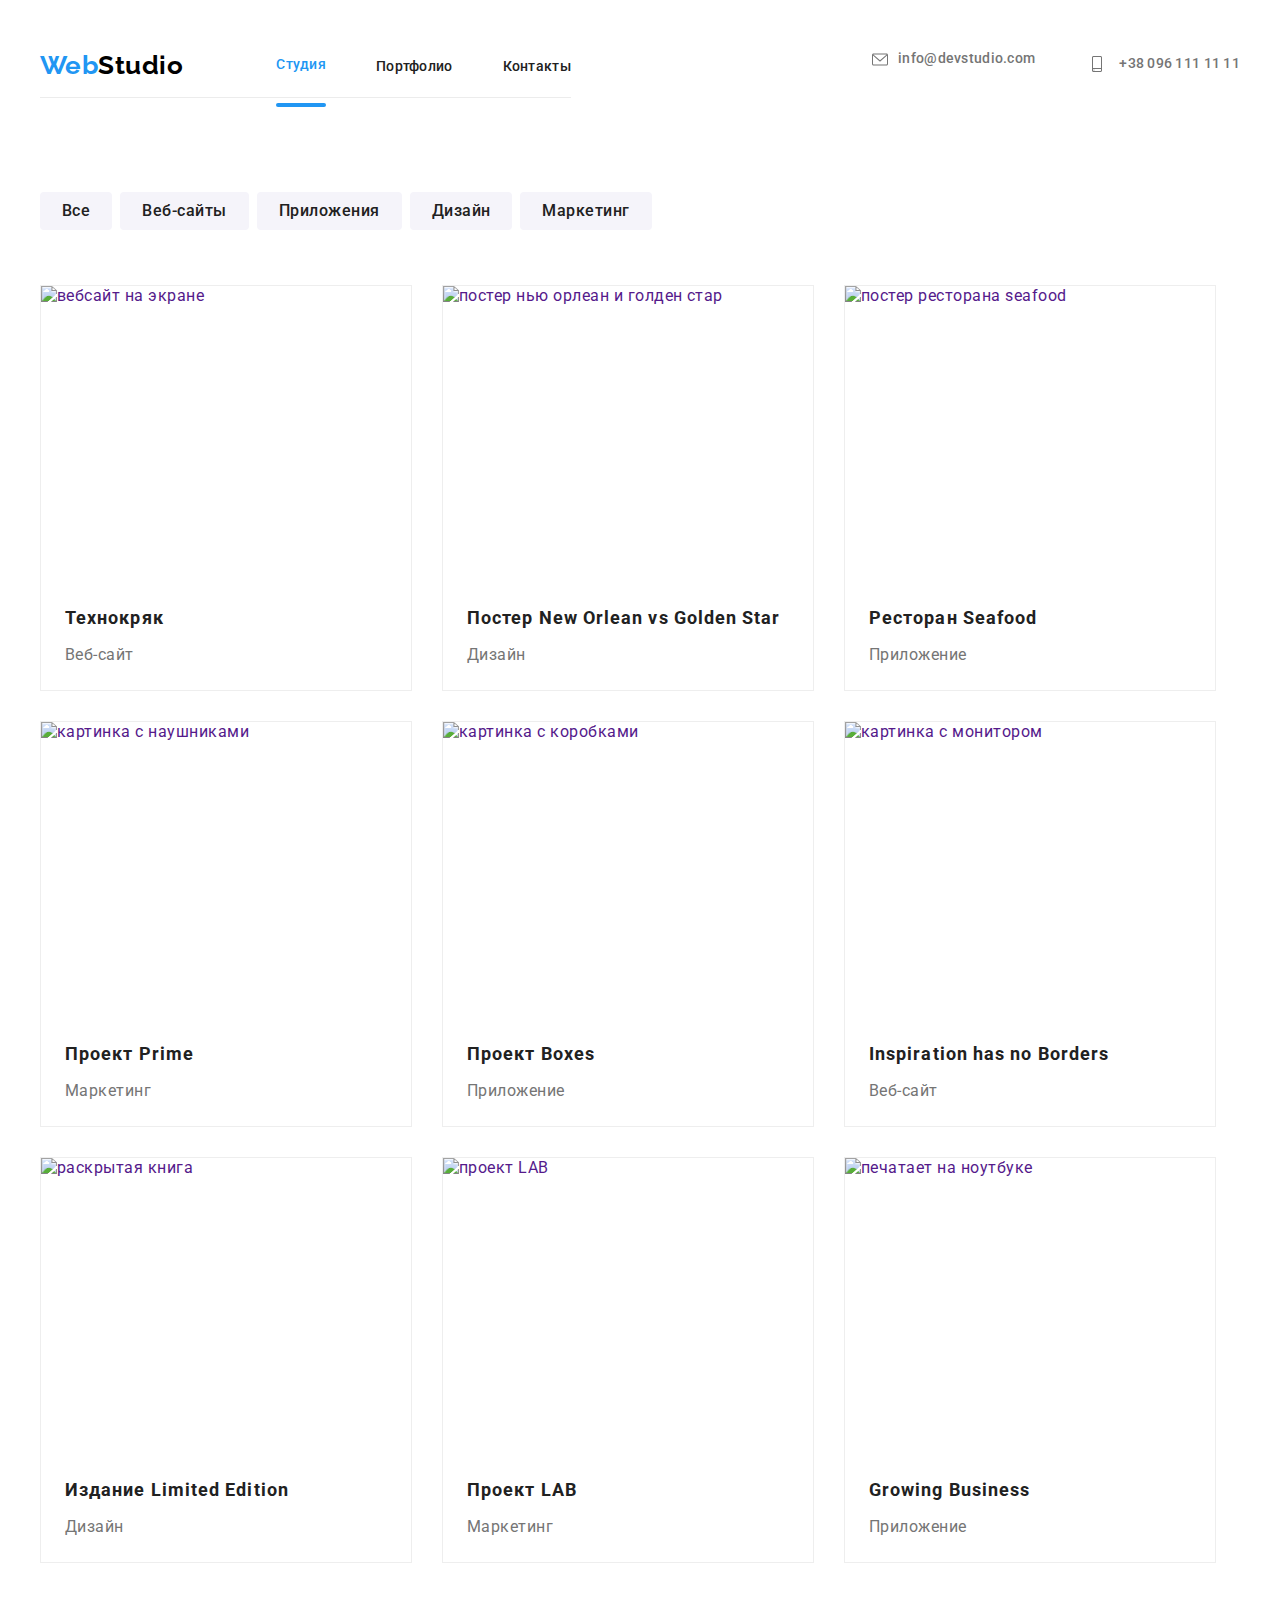
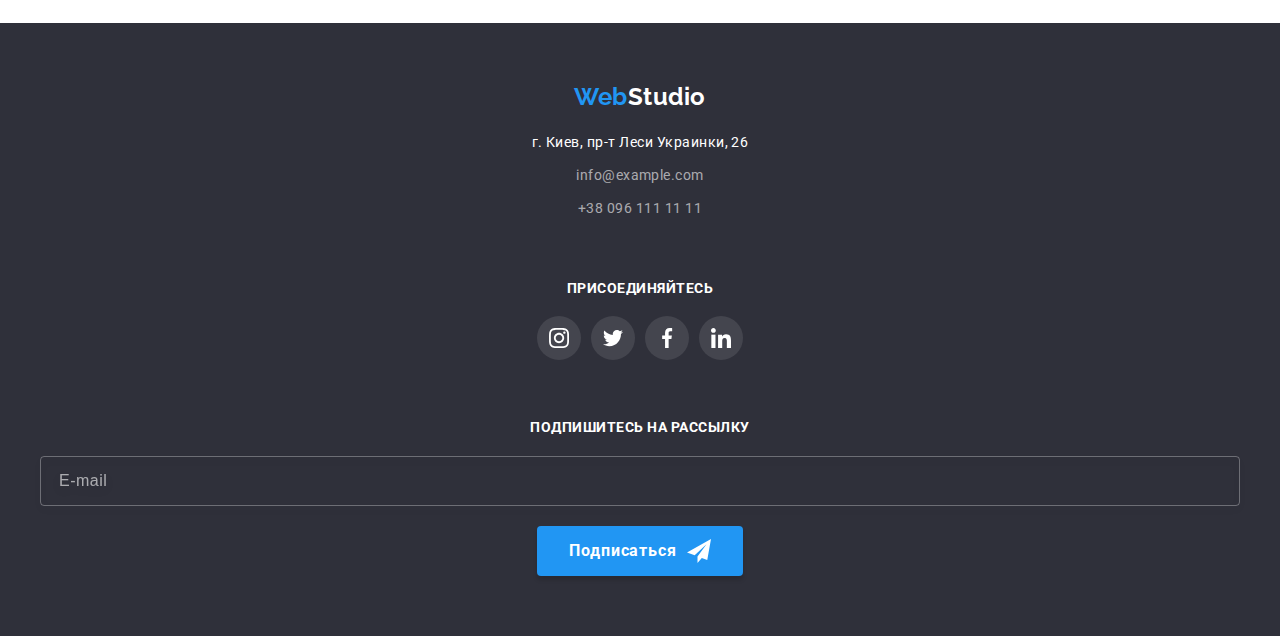
==== portfolio.html @ 84503ace "Заканчивает почти моб версию и добавляет картинки" ====
<!DOCTYPE html>
<html lang="ru">
<head>    
    <meta charset="UTF-8">
    <meta name="viewport" content="width=device-width, initial-scale=1.0">
    <title>Portfolio WebStudio</title>
    <link rel="stylesheet" href="https://cdnjs.cloudflare.com/ajax/libs/modern-normalize/1.0.0/modern-normalize.min.css"
        integrity="sha512-ISS7cAi1PEhQ8jnbJpJZMd29NlhNj4AWYyLOSp2CE/CsHxTCu+r+t0D2yoJudVrd0/8fTVPUVDzY5Tvli75u/g=="
        crossorigin="anonymous" />
    <link rel="preconnect" href="https://fonts.gstatic.com">
    <link href="https://fonts.googleapis.com/css2?family=Raleway:wght@700&family=Roboto:wght@400;500;700;900&display=swap"
        rel="stylesheet">
    <link rel="stylesheet" href="./css/main.min.css">
</head>

<body>
    <header class="container"> <!-- Шапка сайта-->
        <div class="header-nav">
            <nav class="header-nav-link header">
                <a href="./index.html" class="logo link"><span class="logo-word">Web</span>Studio</a>
                <ul class="site-nav">
                    <li class="item"><a class="link-nav link current" href="./index.html">Студия</a></li>
                    <li class="item"><a class="link-nav link" href="./portfolio.html">Портфолио</a></li>
                    <li class="item"><a class="link-nav link" href="">Контакты</a></li>
                </ul>
                <button type="button" class="burger-btn" data-menu-button>
                    <svg class="burger-icon">
                        <use href="./image/icon/sprite.svg#icon-burger-btn"></use>
                    </svg>
                </button>
            </nav>
            <ul class="kontakt-nav">
                <li class="item">
                    <a class="tel-mail link mail" href="mailto:info@devstudio.com">
                        <svg class="tel-icon" width="16" height="21">
                            <use href="./image/icon/sprite.svg#icon-envelope"></use>
                        </svg>
                        info@devstudio.com
                    </a>
                </li>
                <li class="item">
                    <a class="tel-mail link tel" href="tel:+380961111111">
                        <svg class="tel-icon" width="24" height="16">
                            <use href="./image/icon/sprite.svg#icon-smartphone"></use>
                        </svg>
                        +38 096 111 11 11
                    </a>
                </li>
            </ul>
            <div class="mobile-menu container" data-menu>
                <div>
                    <div class="header">
                        <a href="./index.html" class="logo link"><span class="logo-word">Web</span>Studio</a>
                        <button type="button" class="mobile-close-btn" data-menu-close>
                            <svg class="mobile-close-icon">
                                <use href="./image/icon/sprite.svg#icon-close-black"></use>
                            </svg>
                        </button>
                    </div>
                    <nav class="mobile-header-nav">
                        <ul class="site-nav">
                            <li class="item"><a class="link-nav link current" href="./index.html">Студия</a></li>
                            <li class="item"><a class="link-nav link" href="./portfolio.html">Портфолио</a></li>
                            <li class="item"><a class="link-nav link" href="">Контакты</a></li>
                        </ul>
                    </nav>
                    <ul class="mobile-kontakt-nav">
                        <li class="item">
                            <a class="tel-mail link tel" href="tel:+380961111111">
                                +38 096 111 11 11
                            </a>
                        </li>
                        <li class="item">
                            <a class="tel-mail link mail" href="mailto:info@devstudio.com">
                                info@devstudio.com
                            </a>
                        </li>
            
                    </ul>
                    <ul class="mobile-social">
                        <li class="item"><a href="" class="mobile-social-link link">Instagram</a></li>
                        <li class="item"><a href="" class="mobile-social-link link">Twitter</a></li>
                        <li class="item"><a href="" class="mobile-social-link link">Facebook</a></li>
                        <li class="item"><a href="" class="mobile-social-link link">LinkedIn</a></li>
                    </ul>
                </div>
            
            </div>
        </div>
    </header>
    <main> <!--Портфолио -->
        <section class="portfolio-section"> <!--Секция кнопок и проектов-->
            <div class="container">
                <h1 class="title-hide">Секция кнопок</h1>
                <ul class="portfolio-filters"> <!--Кнопки--> 
                    <li class="portfolio-button">
                        <button class="button" type="button">Все</button>
                    </li>
                    <li class="portfolio-button">
                        <button class="button" type="button">Веб-сайты</button>
                    </li>
                    <li class="portfolio-button">
                        <button class="button" type="button">Приложения</button>
                    </li>
                    <li class="portfolio-button">
                        <button class="button" type="button">Дизайн</button>
                    </li>
                    <li class="portfolio-button">
                        <button class="button" type="button">Маркетинг</button>
                    </li>
                </ul>
                <ul class="project-card"> <!--Проекты-->
                    <li class="project">
                        <a href="" class="project-card-link link">
                            <div class="portfolio-card-overlay">
                                <img src="./image/portfolio/img-1.jpg" alt="вебсайт на экране" width="370" height="294">
                                    <div class="overlay-text-conteiner">
                                        <p class="overlay-text">Технокряк это современная площадка распространения коронавируса. Компании используют эту платформу для цифрового
                                        шпионажа и атак на защищённые сервера конкурентов.</p>
                                    </div>
                            </div>
                            <div class="card-text">
                                <h2 class="project-title">Технокряк</h2>
                                <p class="project-name">Веб-сайт</p>
                            </div>
                        </a>
                    </li>
                    <li class="project">
                        <a href="" class="project-card-link link">
                            <div class="portfolio-card-overlay">
                                <img src="./image/portfolio/img-2.jpg" alt="постер нью орлеан и голден стар" width="370" height="294">
                                    <div class="overlay-text-conteiner">
                                            <p class="overlay-text">Легендарный матч New Orlean vs Golden Star который никогда не мог закончиться из-за короновируса.</p>
                                    </div>
                            </div>
                            <div class="card-text">
                                <h2 class="project-title" lang="en">Постер New Orlean vs Golden Star</h2>
                                <p class="project-name">Дизайн</p>
                            </div>
                        </a>
                    </li>
                    <li class="project">
                        <a href="" class="project-card-link link">
                            <div class="portfolio-card-overlay">
                                <img src="./image/portfolio/img-3.jpg" alt="постер ресторана seafood" width="370" height="294">
                                    <div class="overlay-text-conteiner">
                                            <p class="overlay-text">Удивительный ресторан в котором вы сможете попробовать лосося который носил маску во время нереста, приготовленного в собственном соку.</p>
                                    </div>
                            </div>
                            <div class="card-text">
                                <h2 class="project-title" lang="en">Ресторан Seafood</h2>
                                <p class="project-name">Приложение</p>
                            </div>
                        </a>
                    </li>
                    <li class="project">
                        <a href="" class="project-card-link link">
                            <div class="portfolio-card-overlay">
                                <img src="./image/portfolio/img-4.jpg" alt="картинка с наушниками" width="370" height="294">
                                    <div class="overlay-text-conteiner">
                                            <p class="overlay-text">Проект Prime, это проект наушников специально сделаных черными,что бы музыка была толерантна афроамериканским исполнителям. Басс в этих наушниках настраивается сам.</p>
                                    </div>
                            </div>
                            <div class="card-text">
                                <h2 class="project-title" lang="en">Проект Prime</h2>
                                <p class="project-name">Маркетинг</p>
                            </div>
                        </a>
                    </li>
                    <li class="project">
                        <a href="" class="project-card-link link">
                            <div class="portfolio-card-overlay">
                                <img src="./image/portfolio/img-5.jpg" alt="картинка с коробками" width="370" height="294">
                                    <div class="overlay-text-conteiner">
                                            <p class="overlay-text">На этой картинке можно заметить 2 коробочки, которые стоят нереально ровно друг к другу и символизируют единение, девиз этих коробочек "Мы разные, но внутри такие одинаково пустые!"</p>
                                    </div>
                            </div>
                            <div class="card-text">
                                <h2 class="project-title" lang="en">Проект Boxes</h2>
                                <p class="project-name">Приложение</p>
                            </div>
                        </a>
                    </li>
                    <li class="project">
                        <a href="" class="project-card-link link">
                            <div class="portfolio-card-overlay">
                                <img src="./image/portfolio/img-6.jpg" alt="картинка с монитором" width="370" height="294">
                                    <div class="overlay-text-conteiner">
                                            <p class="overlay-text">Веб-сайт в котором вы сможете видеть распространение коронавируса, в каких странах и на каком месте сидит бактерия короновируса у человека.</p>
                                    </div>
                            </div>
                            <div class="card-text">
                                <h2 class="project-title" lang="en">Inspiration has no Borders</h2>
                                <p class="project-name">Веб-сайт</p>
                            </div>
                        </a>
                    </li>
                    <li class="project">
                        <a href="" class="project-card-link link">
                            <div class="portfolio-card-overlay">
                                <img src="./image/portfolio/img-7.jpg" alt="раскрытая книга " width="370" height="294">
                                    <div class="overlay-text-conteiner">
                                            <p class="overlay-text">Книга-инструкция, которая говорит о том как правильно сушить волосы и ходить с подругами и подымая руки одновременно и показывать что 2 пальца могут быть раздельно.</p>
                                    </div>
                            </div>
                            <div class="card-text">
                                <h2 class="project-title" lang="en">Издание Limited Edition</h2>
                                <p class="project-name">Дизайн</p>
                            </div>
                        </a>
                    </li>
                    <li class="project">
                        <a href="" class="project-card-link link">
                            <div class="portfolio-card-overlay">
                                <img src="./image/portfolio/img-8.jpg" alt="проект LAB" width="370" height="294">
                                    <div class="overlay-text-conteiner">
                                            <p class="overlay-text">Проект LAB - мы продаём навязные на любую поверхность и плоскость дизайнерские бирки помогающие не забыть что значит каждая ваша вещь дома! LAB - клади и помни!</p>
                                    </div>
                            </div>
                            <div class="card-text">
                                <h2 class="project-title">Проект LAB</h2>
                                <p class="project-name">Маркетинг</p>
                            </div>
                        </a>
                    </li>
                    <li class="project">
                        <a href="" class="project-card-link link">
                            <div class="portfolio-card-overlay">
                                <img src="./image/portfolio/img-9.jpg" alt="печатает на ноутбуке" width="370" height="294">
                                    <div class="overlay-text-conteiner">
                                            <p class="overlay-text">Growing Business - приложение которое сможет дать вам понять в каком состоянии ваш бизнес, даже если вы не занимаетесь бизнесом.</p>
                                    </div>
                            </div>
                            <div class="card-text">
                                <h2 class="project-title" lang="en">Growing Business</h2>
                                <p class="project-name">Приложение</p>
                            </div>
                        </a>
                    </li>
                </ul>
            </div>
        </section>     
    </main>
    <footer class="footer-background footer"> <!--Подвал сайта-->
        <div class="container footer-flex">
            <div class="footer-nav">
                <a href="./index.html" class="logo-footer link"><span class="logo-word">Web</span>Studio</a>
                <address>
                    <ul class="footer-nav-link">
                        <li><a class="footer-map link" href="https://goo.gl/maps/jdW6CA36XqGowUnj9" target="_blank">г. Киев,
                                пр-т Леси
                                Украинки, 26</a></li>
                        <li><a class="tel-mail-footer link" href="mailto:info@example.com">info@example.com</a></li>
                        <li><a class="tel-mail-footer tel link" href="tel:+380961111111">+38 096 111 11 11</a></li>
                    </ul>
                </address>
            </div>
            <div class="container-social-link">
                <h3 class="footer-title">Присоединяйтесь</h3>
                <ul class="footer-social">
                    <li class="footer-social-item">
                        <a href="" class="footer-social-link">
                            <svg class="footer-social-icon">
                                <use href="./image/icon/sprite.svg#icon-instagram"></use>
                            </svg>
                        </a>
                    </li>
                    <li class="footer-social-item">
                        <a href="" class="footer-social-link">
                            <svg class="footer-social-icon">
                                <use href="./image/icon/sprite.svg#icon-twitter"></use>
                            </svg>
                        </a>
                    </li>
                    <li class="footer-social-item">
                        <a href="" class="footer-social-link">
                            <svg class="footer-social-icon">
                                <use href="./image/icon/sprite.svg#icon-facebook"></use>
                            </svg>
                        </a>
                    </li>
                    <li class="footer-social-item">
                        <a href="" class="footer-social-link">
                            <svg class="footer-social-icon">
                                <use href="./image/icon/sprite.svg#icon-linkedin"></use>
                            </svg>
                        </a>
                    </li>
                </ul>
            </div>
            <form class="form-footer">
                <p class="footer-title">Подпишитесь на рассылку</p>
                <input type="email" name="email" id="email" placeholder="E-mail" class="footer-input" />
            
                <button type="submit" class="hero-button footer-btn">
                    Подписаться
                    <svg class="footer-btn-icon">
                        <use href="./image/icon/sprite.svg#icon-footer-icon-send"></use>
                    </svg>
                </button>
            </form>
        </div>
    </footer>
    <script src="./js/mobile-menu.js"></script>
</body>

</html>
---- css/main.min.css ----
:root{--main-text-color: #212121;--secondary-text-color: #ffffff;--ouwer-text-color: #757575;--acent-color: #2196f3;--contener-color: #eeeeee;--logo-color-text: #000000;--buttons-port-color: #f5f4fa;--footer-text-color: rgba(255, 255, 255, 0.6);--background-footer-color: #2f303a;--background-section: #e5e5e5;--line-color: #ececec;--background-color: #ffffff;--icon-color: #afb1b8}html{box-sizing:border-box}body{margin:0;background-color:var(--background-color);color:var(--main-text-color);font-family:Roboto, sans-serif;font-style:normal;letter-spacing:0.03em}h1,h2,h3,h4,h5,h6,p{margin:0px}ul,ol{list-style:none;padding:0px;margin:0px}img{display:block;max-width:100%;height:auto}.link{text-decoration:none;font-style:normal}.container{width:100%;padding:0 15px;margin:0 auto}@media screen and (min-width: 480px){.container{width:480px}.hero-section .container{padding:0 60px}}@media screen and (min-width: 768px){.container{width:768px}}@media screen and (min-width: 1200px){.container{width:1200px}}.header{border-bottom:1px solid var(--line-color);display:flex;align-items:center;justify-content:space-between;padding-top:16px;padding-bottom:16px}.logo{color:var(--logo-color-text);font-family:Raleway;font-weight:700;font-size:24px;line-height:1.16}.logo-word{color:var(--acent-color)}@media screen and (max-width: 767px){.site-nav{display:none}.kontakt-nav{display:none}.burger-btn,.mobile-close-btn{background-color:transparent;border:none;padding:0}.burger-icon,.mobile-close-icon{width:40px;height:36px}.burger-icon:hover,.mobile-close-icon:hover{fill:var(--acent-color)}.mobile-menu{display:block;position:absolute;width:100%;max-width:480px;height:100vh;max-height:100%;overflow:scroll;top:0;left:50%;transform:translateX(-50%);background-color:var(--secondary-text-color);transition:all 250ms cubic-bezier(0.4, 0, 0.2, 1)}.mobile-menu.is-open{visibility:hidden;opacity:0;pointer-events:none}.mobile-header-nav{margin-top:10px;padding-left:25px}.mobile-header-nav .site-nav{display:block}.mobile-header-nav .site-nav .item{margin-bottom:32px}.mobile-header-nav .site-nav .item:last-child{margin-bottom:0px}.mobile-header-nav .item{position:relative}.mobile-header-nav .link-nav{color:var(--main-text-color);font-weight:500;line-height:1.18;font-size:40px;letter-spacing:0.02em;transition:color 250ms cubic-bezier(0.4, 0, 0.2, 1)}.mobile-header-nav .link-nav:hover{color:var(--acent-color)}.mobile-header-nav .link-nav.current{color:var(--acent-color)}.mobile-kontakt-nav{display:block;margin-top:302px;padding-left:25px}.mobile-kontakt-nav .item{fill:var(--ouwer-text-color);margin-bottom:32px}.mobile-kontakt-nav .item:last-child{margin-bottom:0px}.mobile-kontakt-nav .tel-mail{display:inline-flex;align-items:center;color:var(--ouwer-text-color);font-weight:500;line-height:1.16;font-size:24px;letter-spacing:0.02em;transition:color 250ms cubic-bezier(0.4, 0, 0.2, 1),fill 250ms cubic-bezier(0.4, 0, 0.2, 1)}.mobile-kontakt-nav .tel{font-size:34px;line-height:1.18;color:var(--acent-color)}.mobile-social{display:flex;margin-top:64px;padding-bottom:48px;padding-left:25px}.mobile-social .item{margin-right:10px;padding-right:10px;border-right:1px solid rgba(153,101,101,0.2)}.mobile-social .item:last-child{margin-right:0px;padding-right:0px;border-right:0px}.mobile-social-link{font-weight:500;font-size:18px;line-height:1.22;letter-spacing:0.02em;color:var(--acent-color)}}@media screen and (min-width: 768px){.burger-btn{display:none}.mobile-menu{display:none}.header-nav{padding-top:26px;padding-bottom:26px}.header-nav-link,.site-nav{display:flex;align-items:center}.site-nav{margin-left:88px}.site-nav .item{margin-right:50px}.site-nav .item:last-child{margin-right:0px}.link-nav{color:var(--main-text-color);font-weight:500;line-height:1.14;font-size:14px;letter-spacing:0.02em;transition:color 250ms cubic-bezier(0.4, 0, 0.2, 1)}.link-nav:hover,.link-nav:focus{color:var(--acent-color)}.link-nav.current{color:var(--acent-color)}.link-nav.current::after{position:relative;content:"";display:block;bottom:-32px;left:0;height:4px;border-radius:2px;background-color:var(--acent-color)}.kontakt-nav{align-items:center}.kontakt-nav .item{fill:var(--ouwer-text-color);margin-bottom:10px}.kontakt-nav .item:last-child{margin-bottom:0px}.tel-mail{display:inline-flex;align-items:center;color:var(--ouwer-text-color);font-weight:500;line-height:1.16;font-size:12px;letter-spacing:0.02em;transition:color 250ms cubic-bezier(0.4, 0, 0.2, 1),fill 250ms cubic-bezier(0.4, 0, 0.2, 1)}.tel-mail:hover,.tel-mail:focus{color:var(--acent-color);fill:var(--acent-color)}.tel-icon{margin-right:8px}}@media screen and (min-width: 1200px){.header-nav{display:flex;align-items:center;height:80px}.header-portfolio{display:flex;align-items:center;height:80px}.logo{color:var(--logo-color-text);font-family:Raleway;font-weight:700;font-size:26px;line-height:1.19}.logo-word{color:var(--acent-color)}}@media screen and (min-width: 1200px){.site-nav{display:flex;margin-left:93px}.site-nav .item{margin-right:50px}.site-nav .item:last-child{margin-right:0px}.item{position:relative}.link-nav{color:var(--main-text-color);font-weight:500;line-height:1.14;font-size:14px;letter-spacing:0.02em;transition:color 250ms cubic-bezier(0.4, 0, 0.2, 1)}.link-nav:hover,.link-nav:focus{color:var(--acent-color)}.link-nav.current{color:var(--acent-color)}.link-nav.current::after{position:relative;content:"";display:block;bottom:-30px;left:0;height:4px;border-radius:2px;background-color:var(--acent-color)}}@media screen and (min-width: 1200px){.kontakt-nav{display:flex;margin-left:auto;align-items:center}.kontakt-nav .item{fill:var(--ouwer-text-color);margin-right:50px}.kontakt-nav .item:last-child{margin-right:0px}.tel-mail{display:inline-flex;align-items:center;color:var(--ouwer-text-color);font-weight:500;line-height:1.14;font-size:14px;letter-spacing:0.02em;transition:color 250ms cubic-bezier(0.4, 0, 0.2, 1),fill 250ms cubic-bezier(0.4, 0, 0.2, 1)}.tel-mail:hover,.tel-mail:focus{color:var(--acent-color);fill:var(--acent-color)}.tel-icon{margin-right:10px}}.hero-section{max-width:480px;height:400px;margin-left:auto;margin-right:auto;text-align:center;background-image:linear-gradient(rgba(47,48,58,0.4), rgba(47,48,58,0.4)),url(../image/index/mobile-hero-img1x.jpg);background-color:var(--background-hero-img);background-repeat:no-repeat;background-position:center;background-size:cover}@media screen and (min-device-pixel-ratio: 2), screen and (min-resolution: 192dpi), screen and (min-resolution: 2dppx){.hero-section{background-image:url(../image/index/hero-img@2x.jpg)}}.hero{padding-top:118px;padding-bottom:118px}.hero-button{min-width:200px;display:inline-block;border:0px;padding:10px 32px;border-radius:4px;box-shadow:0px 4px 4px rgba(0,0,0,0.15);color:var(--background-color);background-color:var(--acent-color);cursor:pointer;font-family:Roboto;font-weight:700;font-size:16px;line-height:1.87;letter-spacing:0.06em}.hero-title{margin-bottom:30px;color:var(--secondary-text-color);font-weight:900;font-size:26px;line-height:1.62;letter-spacing:0.06em;text-transform:uppercase}.backdrop{position:fixed;top:0px;left:0px;width:100%;height:100%;background:rgba(0,0,0,0.5);transition:all 250ms cubic-bezier(0.4, 0, 0.2, 1)}.backdrop.is-hidden{visibility:hidden;opacity:0;pointer-events:none}.modal{position:absolute;top:50%;left:50%;transform:translate(-50%, -50%);width:100%;max-width:450px;height:95%;max-height:609px;overflow:scroll;border-radius:4px;background:var(--background-color);box-shadow:0px 1px 3px rgba(0,0,0,0.12),0px 1px 1px rgba(0,0,0,0.14),0px 2px 1px rgba(0,0,0,0.2);padding:40px}.modal-close{position:absolute;display:flex;justify-content:center;align-items:center;top:8px;right:8px;width:30px;height:30px;background:transparent;border:1px solid rgba(0,0,0,0.1);border-radius:50%;cursor:pointer}.modal-icon{align-items:center;width:17px;height:17px}.modal-icon:focus{fill:var(--acent-color)}.title-modal{font-size:20px;line-height:1.15;text-align:center;font-weight:bold;margin-bottom:12px}.modal-form{display:flex;flex-direction:column}.modal-form-label{font-weight:normal;font-size:12px;line-height:1.16;margin-top:10px;letter-spacing:0.01em;color:var(--ouwer-text-color)}.modal-form-input-icon{display:block;position:relative;margin-top:4px}.modal-form-input{display:block;width:100%;height:40px;padding-left:42px;border:1px solid rgba(33,33,33,0.2);border-radius:4px;transition:border-color 250ms cubic-bezier(0.4, 0, 0.2, 1)}.modal-form-input:focus{outline:none;border-color:var(--acent-color)}.modal-form-input:focus+.modal-form-icon{fill:var(--acent-color)}.modal-form-icon{position:absolute;top:50%;left:12px;transform:translateY(-50%);align-items:center;width:18px;height:18px;fill:var(--main-text-color) transition fill 250ms cubic-bezier(0.4, 0, 0.2, 1)}.modal-form-comment{font-style:normal;font-weight:normal;font-size:12px;line-height:1.16;letter-spacing:0.01em;margin-top:4px;height:120px;border:1px solid rgba(33,33,33,0.2);border-radius:4px;transition:border-color 250ms cubic-bezier(0.4, 0, 0.2, 1);resize:none;padding:12px 16px}.modal-form-comment::placeholder{font-style:normal;font-weight:normal;font-size:12px;line-height:1.16;letter-spacing:0.01em;color:rgba(117,117,117,0.5)}.modal-form-comment:focus{outline:none;border-color:var(--acent-color)}.modal-form-policy{display:flex;align-items:center;flex-wrap:wrap;margin-top:20px;font-style:normal;font-weight:normal;font-size:14px;line-height:1.71;letter-spacing:0.03em;color:var(--ouwer-text-color)}.modal-form-policy::before{content:"";display:inline-block;width:16px;height:15px;margin-right:9px;background-image:url(../image/icon/icon-check-0.svg)}.policy-link{color:var(--acent-color);margin-left:5px}.modal-form-checkbox:checked+.modal-form-policy::before{background-image:url(../image/icon/icon-check.svg)}.modal-btn{align-self:center;margin-top:30px}.features{padding-top:60px}.features-list{display:flex;flex-wrap:wrap}.features-item{width:100%;margin-bottom:30px}.features-item:last-child{margin-bottom:0px}.title-hide{position:absolute;width:1px;height:1px;margin:-1px;padding:0;overflow:hidden;border:0;clip:rect(0 0 0 0)}.features-title{margin-top:0px;margin-bottom:10px;text-align:center;font-weight:700;font-size:14px;line-height:1.14;text-transform:uppercase}.features-title::before{content:"";display:block;width:100%;height:120px;margin-bottom:30px;border-radius:4px;background-color:var(--buttons-port-color);background-repeat:no-repeat;background-position:center}.icon-antenna::before{background-image:url(../image/icon/antenna-1.png)}.icon-clock::before{background-image:url(../image/icon/clock-1.png)}.icon-diagram::before{background-image:url(../image/icon/diagram-1.png)}.icon-astronaut::before{background-image:url(../image/icon/astronaut-1.png)}.features-text{margin-top:0px;margin-bottom:0px;color:var(--ouwer-text-color);font-weight:400;font-size:14px;line-height:1.71}@media screen and (max-width: 1199px){.work{display:none}}@media screen and (min-width: 1200px){.work{padding-top:94px;padding-bottom:94px}.work-list{display:flex}.work-list .work-img{margin-right:30px}.section-title-work{margin-top:0px;margin-bottom:50px;font-weight:700;font-size:36px;line-height:1.16;text-align:center}.work-card-overlay{position:relative}.work-overlay-text{position:absolute;bottom:0px;left:0px;max-width:100%;height:70px;background:rgba(47,48,58,0.8);color:var(--secondary-text-color);font-weight:700;font-size:14px;line-height:1.14;text-align:center;text-transform:uppercase}.work-desktop{padding:27px 82px 27px 83px}.work-mob{padding:27px 85px 27px 86px}.work-design{padding:27px 90px 27px 91px}}.team-section{background-color:var(--buttons-port-color)}.section-title-team{margin-top:0px;margin-bottom:30px;font-weight:700;font-size:28px;line-height:1.17;text-align:center}.card-team{background-color:var(--background-color);width:100%;margin-bottom:30px;box-shadow:0px 1px 3px rgba(0,0,0,0.12),0px 1px 1px rgba(0,0,0,0.14),0px 2px 1px rgba(0,0,0,0.2);border-radius:0px 0px 4px 4px}.card-team:last-child{margin-bottom:0px}.team{padding-top:60px;padding-bottom:60px}.team-name{margin-top:30px;margin-bottom:0px;font-weight:500;font-size:16px;line-height:1.18;text-align:center}.team-work{margin-top:10px;margin-bottom:16px;color:var(--ouwer-text-color);font-weight:400;font-size:16px;line-height:1.18;text-align:center}.social{display:flex;justify-content:center;width:206px;margin-left:auto;margin-right:auto;padding-bottom:24px}.social-link{display:flex;justify-content:center;align-items:center;width:44px;height:44px;border-radius:50%;cursor:pointer;fill:var(--icon-color);transition:fill 250ms cubic-bezier(0.4, 0, 0.2, 1),background-color 250ms cubic-bezier(0.4, 0, 0.2, 1)}.social-link:last-child{margin-right:0px}.social-link:hover,.social-link:focus{background-color:var(--acent-color);fill:var(--secondary-text-color)}.social-item{display:flex;width:44px;height:44px;border-radius:50%;margin-right:10px}.social-icon{align-items:center;width:20px;height:20px}.client-section{padding-top:60px;padding-bottom:60px}.client-title{margin-top:0px;margin-bottom:30px;font-weight:700;font-size:28px;line-height:1.18;text-align:center}.client-list{display:flex;flex-wrap:wrap;margin:-15px}.client-item{width:210px;height:90px;margin:15px}.client-link{display:flex;justify-content:center;align-items:center;width:100%;height:100%;cursor:pointer;border:1px solid var(--icon-color);fill:var(--icon-color);border-radius:4px;transition:fill 250ms cubic-bezier(0.4, 0, 0.2, 1),border 250ms cubic-bezier(0.4, 0, 0.2, 1)}.client-link:hover,.client-link:focus{fill:var(--acent-color);border:1px solid var(--acent-color)}.client-icon{display:flex;justify-content:center}.logo-1{width:44.27px;height:49.23px}.logo-2{width:40px;height:52px}.logo-3{width:41px;height:42.6px}.logo-4{width:79.66px;height:42.02px}.logo-5{width:59px;height:47px}.logo-6{width:88.48px;height:45.44px}.portfolio-filters{display:flex;flex-wrap:wrap;padding-bottom:40px}.portfolio-button{margin-right:8px;padding-bottom:15px}.button{display:inline-block;color:var(--main-text-color);background-color:var(--buttons-port-color);font-family:Roboto;font-weight:500;font-size:16px;line-height:1.62;letter-spacing:0.03em;text-align:center;border:0px;border-radius:4px;padding:6px 22px;transition:color 250ms cubic-bezier(0.4, 0, 0.2, 1),background-color 250ms cubic-bezier(0.4, 0, 0.2, 1),box-shadow 250ms cubic-bezier(0.4, 0, 0.2, 1)}.button:hover,.button:focus{color:var(--background-color);background-color:var(--acent-color);cursor:pointer;box-shadow:0px 3px 1px rgba(0,0,0,0.1),0px 1px 2px rgba(0,0,0,0.08),0px 2px 2px rgba(0,0,0,0.12)}.button:active{color:var(--background-color);background-color:var(--acent-color)}.portfolio-section{padding-top:60px;padding-bottom:60px}.project-card{display:flex;flex-wrap:wrap}.project{width:370px;border:1px solid var(--contener-color);margin-right:30px;margin-bottom:30px}.project:nth-child(3n){margin-right:0px}.project:nth-last-child(-n+3){margin-bottom:0px}.project-card-link{display:block;transition:box-shadow 250ms cubic-bezier(0.4, 0, 0.2, 1)}.project-card-link:hover,.project-card-link:focus{box-shadow:0px 1px 1px rgba(0,0,0,0.12),0px 4px 4px rgba(0,0,0,0.06),1px 4px 6px rgba(197,156,156,0.16)}.project-card-link:hover .overlay-text-conteiner,.project-card-link:focus .overlay-text-conteiner{transform:translateY(0)}.card-text{padding:20px 24px}.project-title{margin-bottom:4px;color:var(--main-text-color);font-weight:700;font-size:18px;line-height:2;letter-spacing:0.06em}.project-name{margin-top:0px;color:var(--ouwer-text-color);font-weight:400;font-size:16px;line-height:1.87}.portfolio-card-overlay{position:relative;overflow:hidden}.overlay-text-conteiner{position:absolute;top:0px;left:0px;width:100%;height:100%;background:rgba(33,150,243,0.9);color:var(--secondary-text-color);transform:translateY(100%);transition:transform 250ms cubic-bezier(0.4, 0, 0.2, 1)}.overlay-text{padding:63px 24px;font-style:normal;font-weight:normal;font-size:18px;line-height:1.56}.footer-background{background-color:var(--background-footer-color)}.footer{padding-top:60px;padding-bottom:60px}.footer-flex{display:flex;align-items:center;flex-direction:column}.footer-nav{margin-bottom:60px;text-align:center}.logo-footer{display:inline-block;margin-bottom:20px;color:var(--secondary-text-color);font-family:Raleway;font-weight:700;font-size:24px;line-height:1.17}.tel-mail-footer{display:inline-block;margin-bottom:9px;color:var(--footer-text-color);font-weight:400;font-size:14px;line-height:1.71}.tel{margin-bottom:0px}.footer-map{display:inline-block;margin-bottom:9px;color:var(--secondary-text-color);font-weight:400;font-size:14px;line-height:1.71}.container-social-link{display:inline-block;text-align:center}.footer-social{display:flex;justify-content:center;width:206px;margin-left:auto;margin-right:auto;margin-bottom:60px}.footer-social-link{display:flex;justify-content:center;align-items:center;width:44px;height:44px;border-radius:50%;cursor:pointer;fill:var(--secondary-text-color);background:rgba(255,255,255,0.1);transition:fill 250ms cubic-bezier(0.4, 0, 0.2, 1),background-color 250ms cubic-bezier(0.4, 0, 0.2, 1)}.footer-social-link:hover,.footer-social-link:focus{background-color:var(--acent-color);fill:var(--secondary-text-color)}.footer-social-item{display:flex;width:44px;height:44px;border-radius:50%;margin-right:10px}.footer-social-item:last-child{margin-right:0px}.footer-social-icon{align-items:center;width:20px;height:20px}.form-footer{width:100%;text-align:center}.footer-title{margin-top:0px;margin-bottom:20px;color:var(--secondary-text-color);font-weight:700;font-size:14px;line-height:1.14;text-transform:uppercase}.footer-input{width:100%;height:50px;border:1px solid rgba(255,255,255,0.3);box-sizing:border-box;filter:drop-shadow(0px 4px 4px rgba(0,0,0,0.15));border-radius:4px;background:inherit;color:var(--secondary-text-color)}.footer-input::placeholder{font-weight:normal;font-size:16px;line-height:1.25;padding-left:16px;display:flex;align-items:center;letter-spacing:0.03em;color:rgba(255,255,255,0.6)}.footer-btn{display:inline-flex;margin-top:20px;align-items:center}.footer-btn-icon{margin-left:10px;width:24px;height:24px}
/*# sourceMappingURL=main.min.css.map */
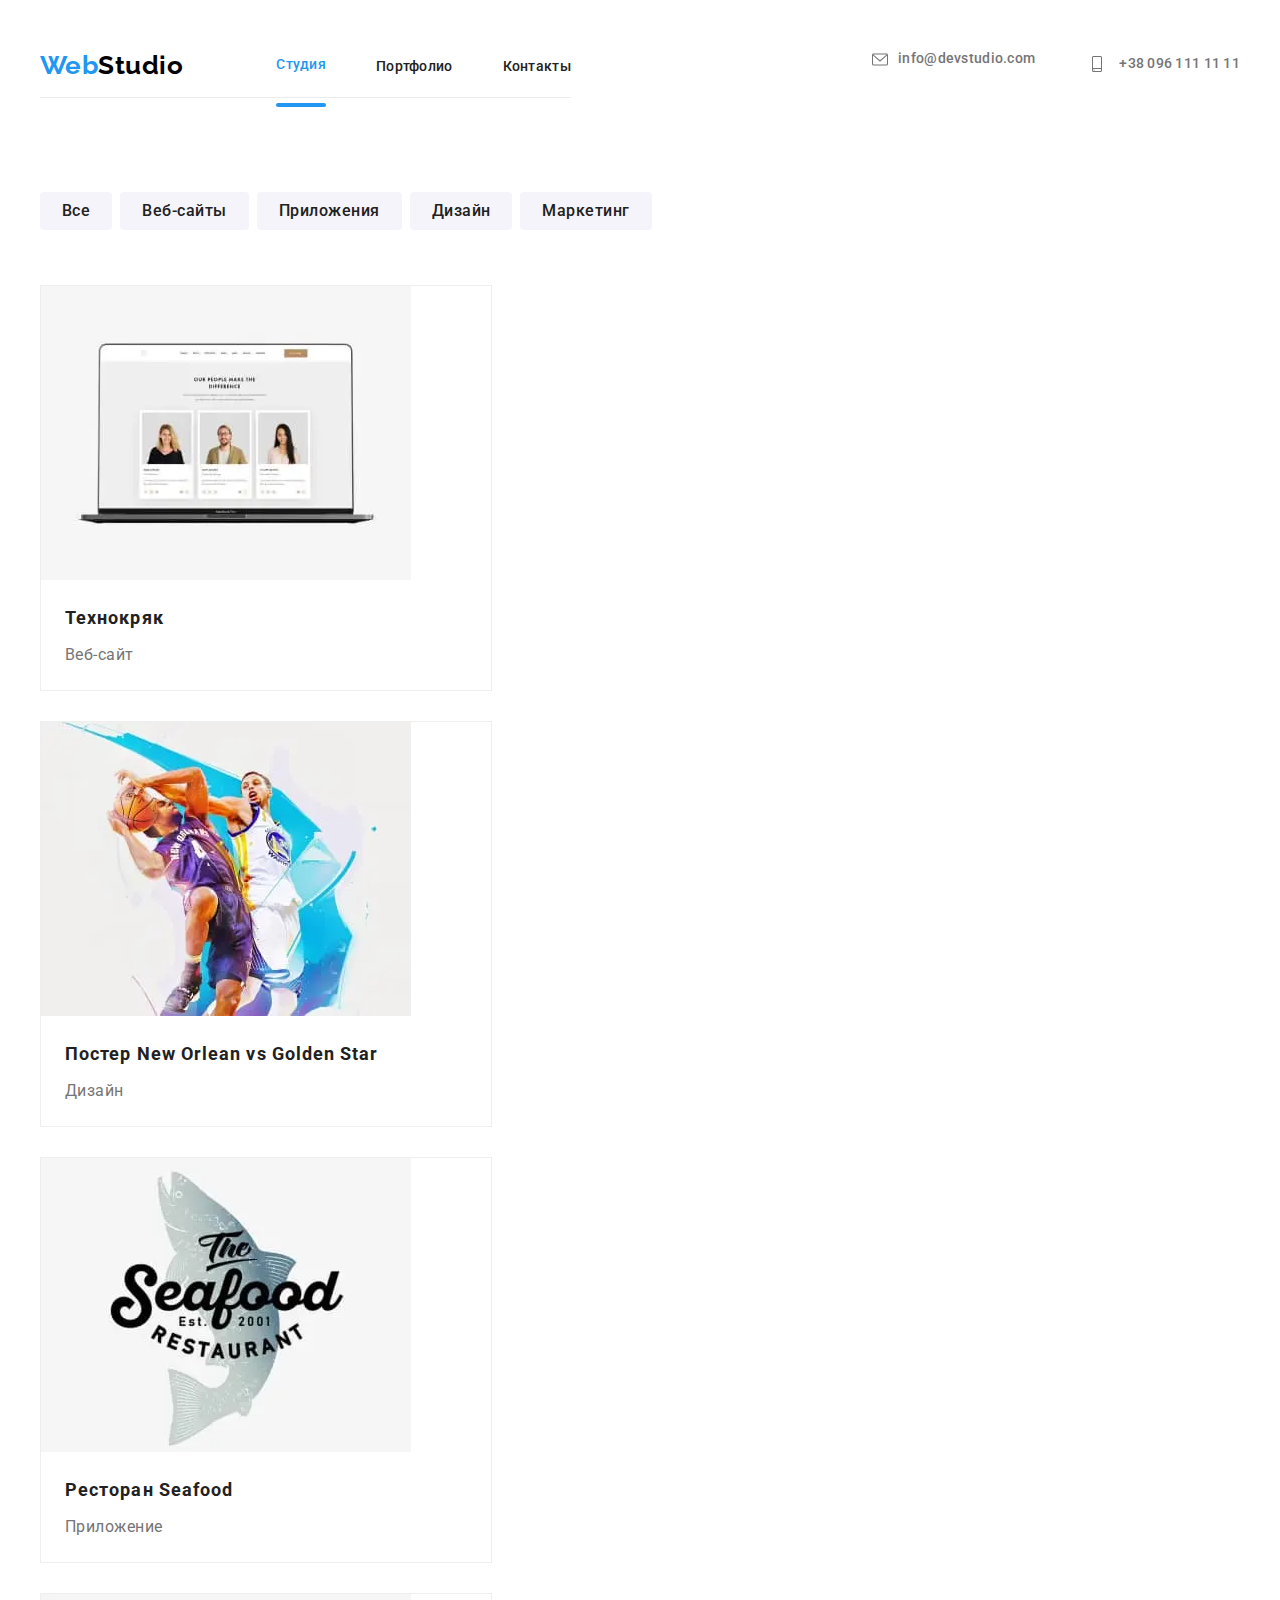
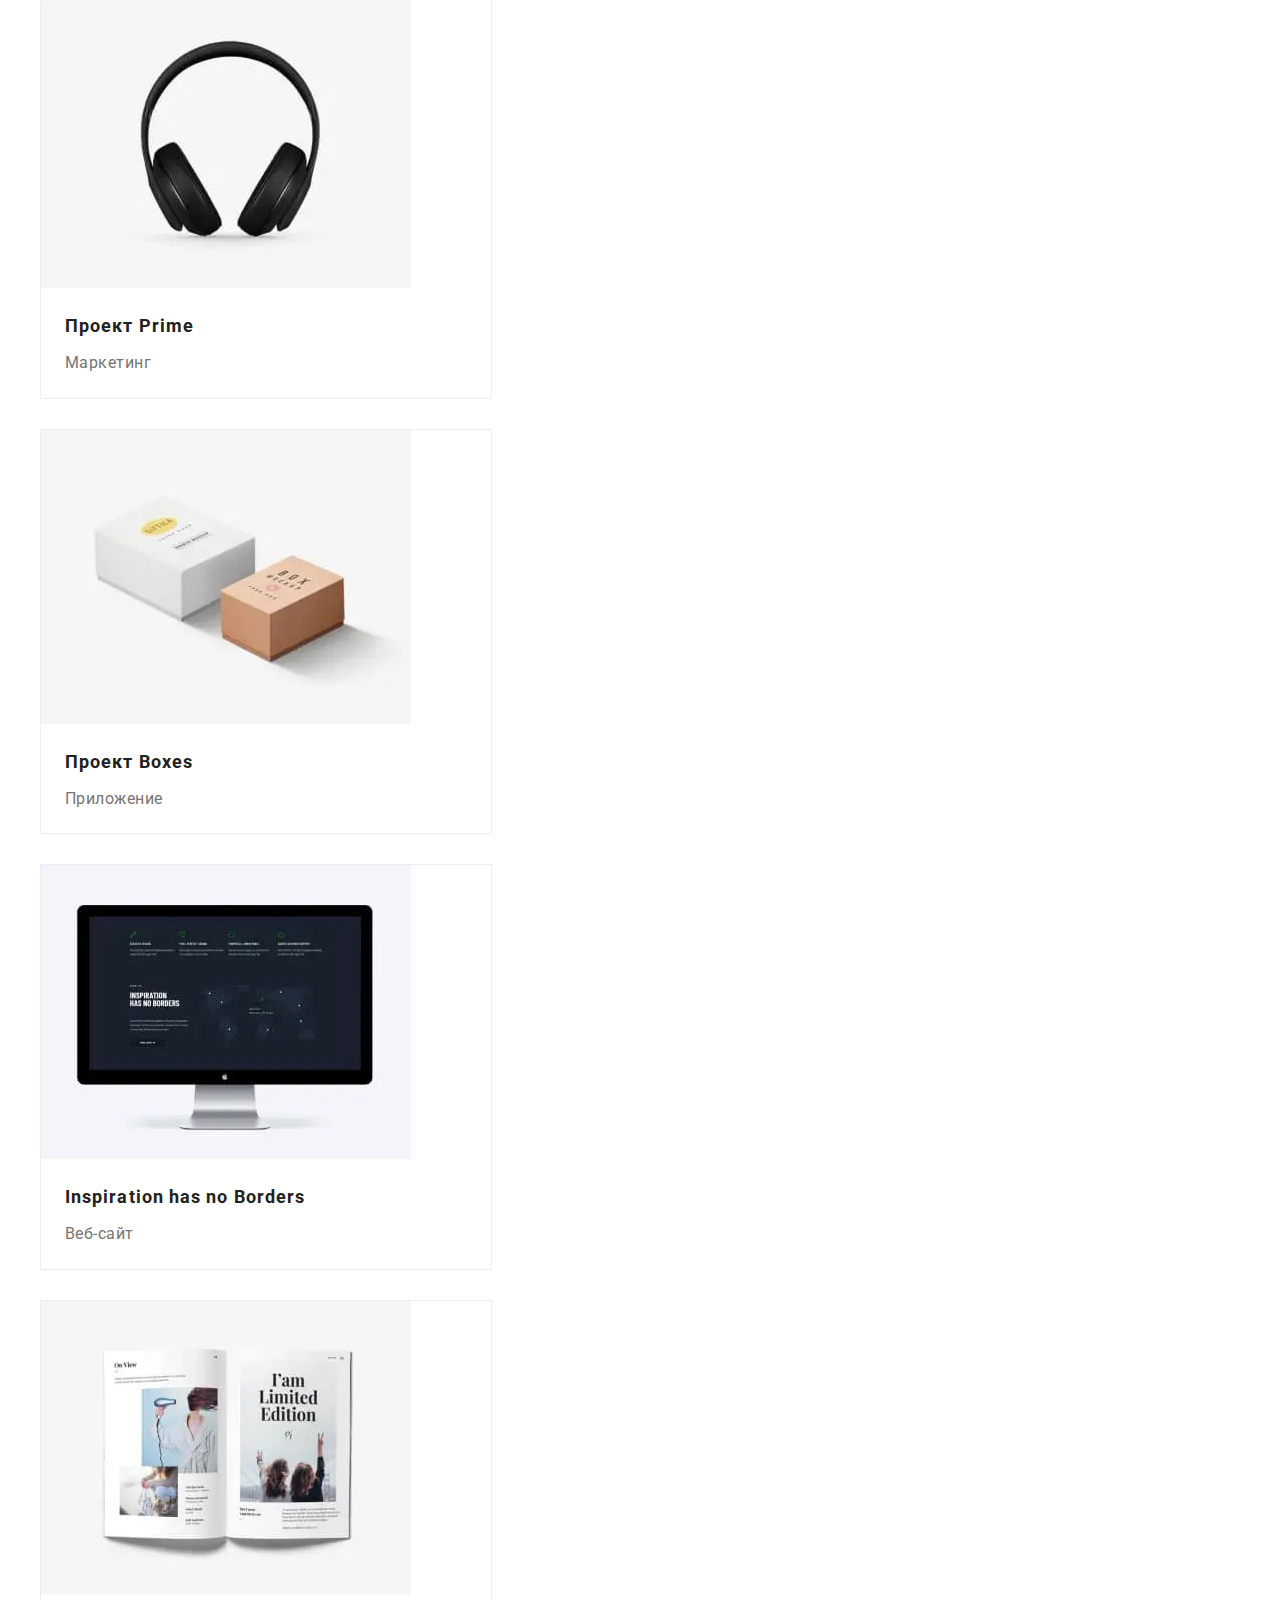
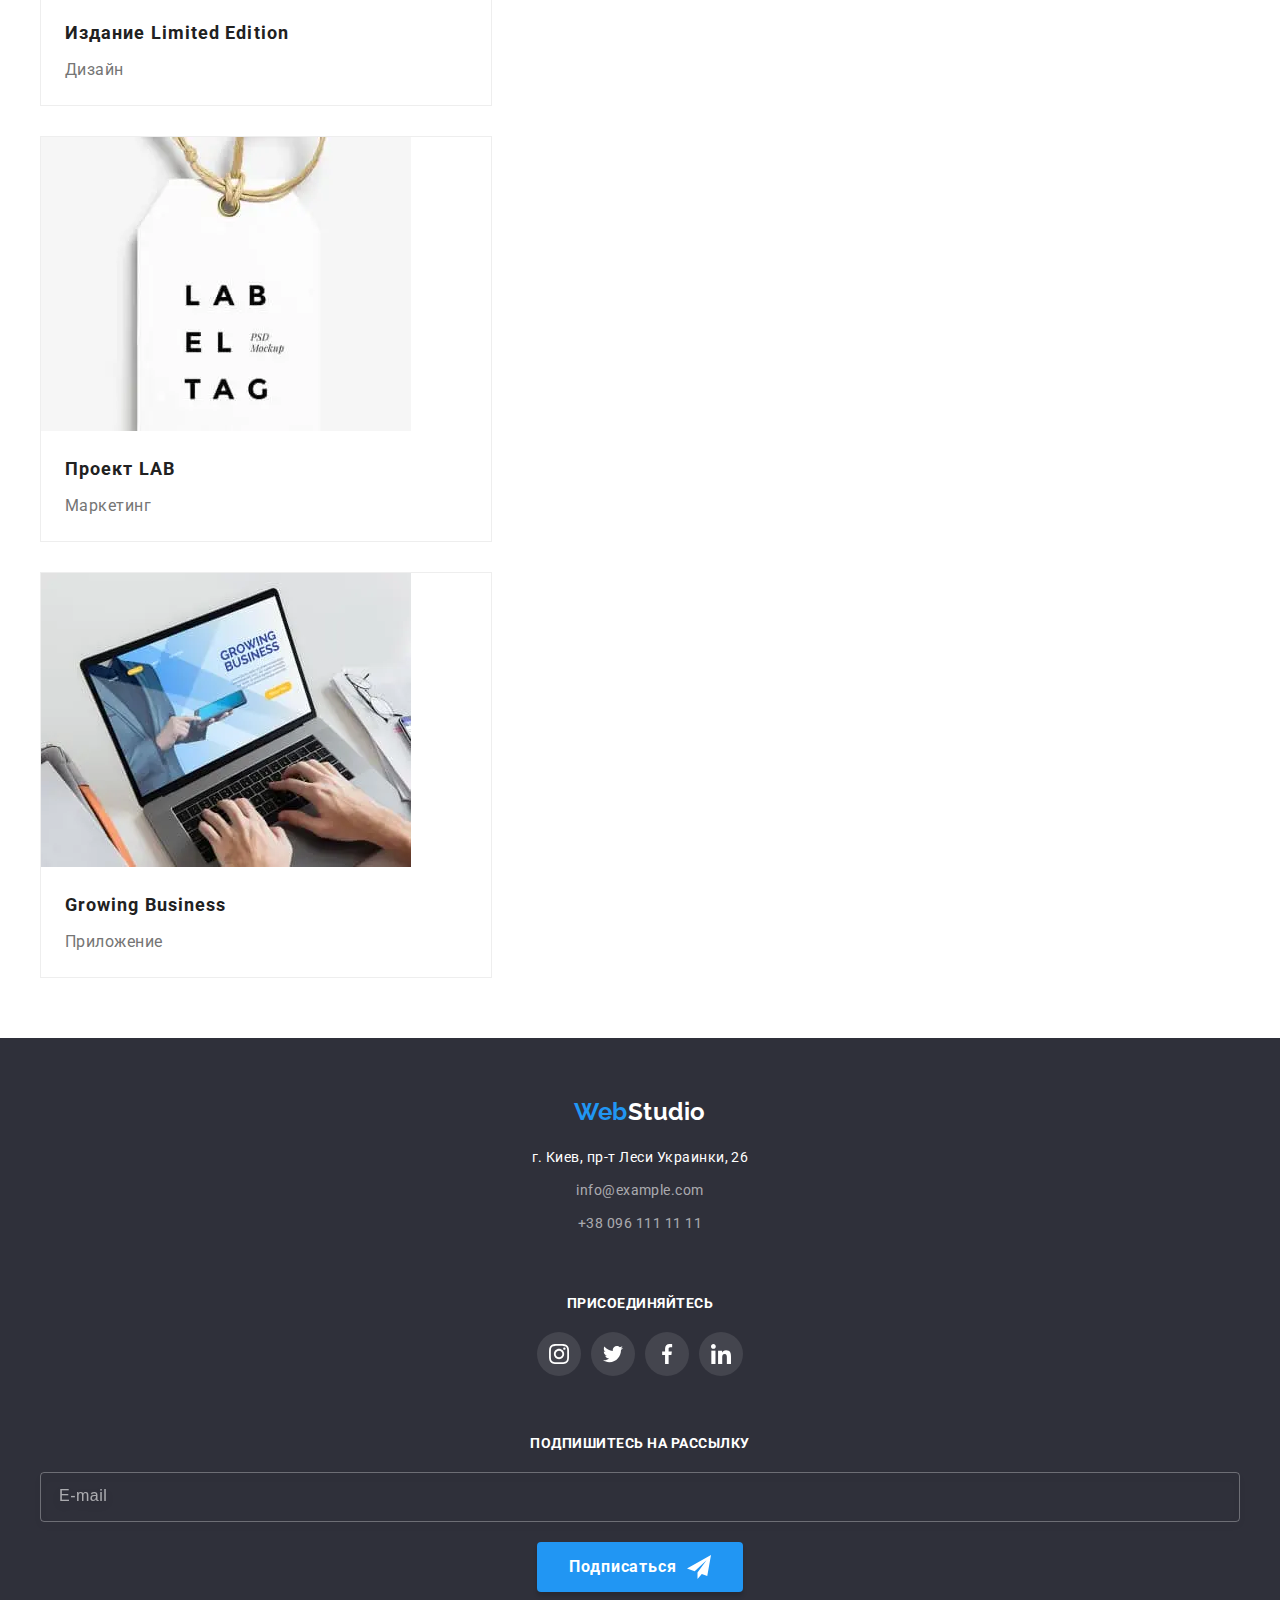
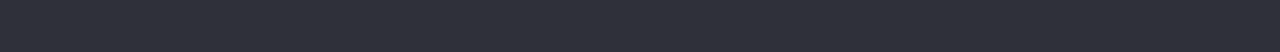
==== commit 93aaf7d5: "добавляет картинки портфолио т конец (вроде) моб версии" ====
--- a/portfolio.html
+++ b/portfolio.html
@@ -113,7 +113,21 @@
                     <li class="project">
                         <a href="" class="project-card-link link">
                             <div class="portfolio-card-overlay">
-                                <img src="./image/portfolio/img-1.jpg" alt="вебсайт на экране" width="370" height="294">
+                                <picture> <!--img-1 -->
+                                    <source srcset="./image/portfolio/desktop-img-1.webp 1x,
+                                     ./image/portfolio/desktop-img-1@2x.webp 2x" media="(min-width: 1200px)" type="image/webp">
+                                    <source srcset="./image/portfolio/desktop-img-1.jpg 1x,
+                                     ./image/portfolio/desktop-img-1@2x.jpg 2x" media="(min-width: 1200px)">
+                                    <source srcset="./image/portfolio/tablet-img-1.webp 1x,
+                                     ./image/portfolio/tablet-img-1@2x.webp 2x" media="(min-width: 768px)" type="image/webp">
+                                    <source srcset="./image/portfolio/tablet-img-1.jpg 1x,
+                                     ./image/portfolio/tablet-img-1@2x.jpg 2x" media="(min-width: 768px)">
+                                    <source srcset="./image/portfolio/mobile-img-1.webp 1x,
+                                     ./image/portfolio/mobile-img-1@2x.webp 2x" media="(min-width: 480px)" type="image/webp">
+                                    <source srcset="./image/portfolio/mobile-img-1.jpg 1x,
+                                     ./image/portfolio/mobile-img-1@2x.jpg 2x" media="(min-width: 480px)">
+                                    <img src="./image/portfolio/mobile-img-1.jpg" alt="вебсайт на экране">
+                                </picture>
                                     <div class="overlay-text-conteiner">
                                         <p class="overlay-text">Технокряк это современная площадка распространения коронавируса. Компании используют эту платформу для цифрового
                                         шпионажа и атак на защищённые сервера конкурентов.</p>
@@ -128,7 +142,21 @@
                     <li class="project">
                         <a href="" class="project-card-link link">
                             <div class="portfolio-card-overlay">
-                                <img src="./image/portfolio/img-2.jpg" alt="постер нью орлеан и голден стар" width="370" height="294">
+                                <picture> <!--img-2 -->
+                                    <source srcset="./image/portfolio/desktop-img-2.webp 1x,
+                                     ./image/portfolio/desktop-img-2@2x.webp 2x" media="(min-width: 1200px)"type="image/webp">
+                                    <source srcset="./image/portfolio/desktop-img-2.jpg 1x,
+                                     ./image/portfolio/desktop-img-2@2x.jpg 2x" media="(min-width: 1200px)">
+                                    <source srcset="./image/portfolio/tablet-img-2.webp 1x,
+                                     ./image/portfolio/tablet-img-2@2x.webp 2x" media="(min-width: 768px)"type="image/webp">
+                                    <source srcset="./image/portfolio/tablet-img-2.jpg 1x,
+                                     ./image/portfolio/tablet-img-2@2x.jpg 2x" media="(min-width: 768px)">
+                                    <source srcset="./image/portfolio/mobile-img-2.webp 1x,
+                                     ./image/portfolio/mobile-img-2@2x.webp 2x" media="(min-width: 480px)"type="image/webp">
+                                    <source srcset="./image/portfolio/mobile-img-2.jpg 1x,
+                                     ./image/portfolio/mobile-img-2@2x.jpg 2x" media="(min-width: 480px)">
+                                    <img src="./image/portfolio/mobile-img-2.jpg" alt="постер нью орлеан и голден стар">
+                                </picture>
                                     <div class="overlay-text-conteiner">
                                             <p class="overlay-text">Легендарный матч New Orlean vs Golden Star который никогда не мог закончиться из-за короновируса.</p>
                                     </div>
@@ -142,7 +170,21 @@
                     <li class="project">
                         <a href="" class="project-card-link link">
                             <div class="portfolio-card-overlay">
-                                <img src="./image/portfolio/img-3.jpg" alt="постер ресторана seafood" width="370" height="294">
+                                <picture> <!--img-3 -->
+                                    <source srcset="./image/portfolio/desktop-img-3.webp 1x,
+                                     ./image/portfolio/desktop-img-3@2x.webp 2x" media="(min-width: 1200px)" type="image/webp">
+                                    <source srcset="./image/portfolio/desktop-img-3.jpg 1x,
+                                     ./image/portfolio/desktop-img-3@2x.jpg 2x" media="(min-width: 1200px)">
+                                    <source srcset="./image/portfolio/tablet-img-3.webp 1x,
+                                     ./image/portfolio/tablet-img-3@2x.webp 2x" media="(min-width: 768px)" type="image/webp">
+                                    <source srcset="./image/portfolio/tablet-img-3.jpg 1x,
+                                     ./image/portfolio/tablet-img-3@2x.jpg 2x" media="(min-width: 768px)">
+                                    <source srcset="./image/portfolio/mobile-img-3.webp 1x,
+                                     ./image/portfolio/mobile-img-3@2x.webp 2x" media="(min-width: 480px)" type="image/webp">
+                                    <source srcset="./image/portfolio/mobile-img-3.jpg 1x,
+                                     ./image/portfolio/mobile-img-3@2x.jpg 2x" media="(min-width: 480px)">
+                                    <img src="./image/portfolio/mobile-img-3.jpg" alt="постер ресторана seafood">
+                                </picture>
                                     <div class="overlay-text-conteiner">
                                             <p class="overlay-text">Удивительный ресторан в котором вы сможете попробовать лосося который носил маску во время нереста, приготовленного в собственном соку.</p>
                                     </div>
@@ -156,7 +198,21 @@
                     <li class="project">
                         <a href="" class="project-card-link link">
                             <div class="portfolio-card-overlay">
-                                <img src="./image/portfolio/img-4.jpg" alt="картинка с наушниками" width="370" height="294">
+                                <picture> <!--img-4 -->
+                                    <source srcset="./image/portfolio/desktop-img-4.webp 1x,
+                                     ./image/portfolio/desktop-img-4@2x.webp 2x" media="(min-width: 1200px)"type="image/webp">
+                                    <source srcset="./image/portfolio/desktop-img-4.jpg 1x,
+                                     ./image/portfolio/desktop-img-4@2x.jpg 2x" media="(min-width: 1200px)">
+                                    <source srcset="./image/portfolio/tablet-img-4.webp 1x,
+                                     ./image/portfolio/tablet-img-4@2x.webp 2x" media="(min-width: 768px)"type="image/webp">
+                                    <source srcset="./image/portfolio/tablet-img-4.jpg 1x,
+                                     ./image/portfolio/tablet-img-4@2x.jpg 2x" media="(min-width: 768px)">
+                                    <source srcset="./image/portfolio/mobile-img-4.webp 1x,
+                                     ./image/portfolio/mobile-img-4@2x.webp 2x" media="(min-width: 480px)"type="image/webp">
+                                    <source srcset="./image/portfolio/mobile-img-4.jpg 1x,
+                                     ./image/portfolio/mobile-img-4@2x.jpg 2x" media="(min-width: 480px)">
+                                    <img src="./image/portfolio/mobile-img-4.jpg" alt="картинка с наушниками">
+                                </picture>
                                     <div class="overlay-text-conteiner">
                                             <p class="overlay-text">Проект Prime, это проект наушников специально сделаных черными,что бы музыка была толерантна афроамериканским исполнителям. Басс в этих наушниках настраивается сам.</p>
                                     </div>
@@ -170,7 +226,21 @@
                     <li class="project">
                         <a href="" class="project-card-link link">
                             <div class="portfolio-card-overlay">
-                                <img src="./image/portfolio/img-5.jpg" alt="картинка с коробками" width="370" height="294">
+                                <picture> <!--img-5 -->
+                                    <source srcset="./image/portfolio/desktop-img-5.webp 1x,
+                                     ./image/portfolio/desktop-img-5@2x.webp 2x" media="(min-width: 1200px)"type="image/webp">
+                                    <source srcset="./image/portfolio/desktop-img-5.jpg 1x,
+                                     ./image/portfolio/desktop-img-5@2x.jpg 2x" media="(min-width: 1200px)">
+                                    <source srcset="./image/portfolio/tablet-img-5.webp 1x,
+                                     ./image/portfolio/tablet-img-5@2x.webp 2x" media="(min-width: 768px)"type="image/webp">
+                                    <source srcset="./image/portfolio/tablet-img-5.jpg 1x,
+                                     ./image/portfolio/tablet-img-5@2x.jpg 2x" media="(min-width: 768px)">
+                                    <source srcset="./image/portfolio/mobile-img-5.webp 1x,
+                                     ./image/portfolio/mobile-img-5@2x.webp 2x" media="(min-width: 480px)"type="image/webp">
+                                    <source srcset="./image/portfolio/mobile-img-5.jpg 1x,
+                                     ./image/portfolio/mobile-img-5@2x.jpg 2x" media="(min-width: 480px)">
+                                    <img src="./image/portfolio/mobile-img-5.jpg" alt="картинка с коробками">
+                                </picture>
                                     <div class="overlay-text-conteiner">
                                             <p class="overlay-text">На этой картинке можно заметить 2 коробочки, которые стоят нереально ровно друг к другу и символизируют единение, девиз этих коробочек "Мы разные, но внутри такие одинаково пустые!"</p>
                                     </div>
@@ -184,7 +254,21 @@
                     <li class="project">
                         <a href="" class="project-card-link link">
                             <div class="portfolio-card-overlay">
-                                <img src="./image/portfolio/img-6.jpg" alt="картинка с монитором" width="370" height="294">
+                                <picture> <!--img-6 -->
+                                    <source srcset="./image/portfolio/desktop-img-6.webp 1x,
+                                     ./image/portfolio/desktop-img-6@2x.webp 2x" media="(min-width: 1200px)"type="image/webp">
+                                    <source srcset="./image/portfolio/desktop-img-6.jpg 1x,
+                                     ./image/portfolio/desktop-img-6@2x.jpg 2x" media="(min-width: 1200px)">
+                                    <source srcset="./image/portfolio/tablet-img-6.webp 1x,
+                                     ./image/portfolio/tablet-img-6@2x.webp 2x" media="(min-width: 768px)"type="image/webp">
+                                    <source srcset="./image/portfolio/tablet-img-6.jpg 1x,
+                                     ./image/portfolio/tablet-img-6@2x.jpg 2x" media="(min-width: 768px)">
+                                    <source srcset="./image/portfolio/mobile-img-6.webp 1x,
+                                     ./image/portfolio/mobile-img-6@2x.webp 2x" media="(min-width: 480px)"type="image/webp">
+                                    <source srcset="./image/portfolio/mobile-img-6.jpg 1x,
+                                     ./image/portfolio/mobile-img-6@2x.jpg 2x" media="(min-width: 480px)">
+                                    <img src="./image/portfolio/mobile-img-6.jpg" alt="картинка с монитором">
+                                </picture>
                                     <div class="overlay-text-conteiner">
                                             <p class="overlay-text">Веб-сайт в котором вы сможете видеть распространение коронавируса, в каких странах и на каком месте сидит бактерия короновируса у человека.</p>
                                     </div>
@@ -198,7 +282,21 @@
                     <li class="project">
                         <a href="" class="project-card-link link">
                             <div class="portfolio-card-overlay">
-                                <img src="./image/portfolio/img-7.jpg" alt="раскрытая книга " width="370" height="294">
+                                <picture> <!--img-7 -->
+                                    <source srcset="./image/portfolio/desktop-img-7.webp 1x,
+                                     ./image/portfolio/desktop-img-7@2x.webp 2x" media="(min-width: 1200px)"type="image/webp">
+                                    <source srcset="./image/portfolio/desktop-img-7.jpg 1x,
+                                     ./image/portfolio/desktop-img-7@2x.jpg 2x" media="(min-width: 1200px)">
+                                    <source srcset="./image/portfolio/tablet-img-7.webp 1x,
+                                     ./image/portfolio/tablet-img-7@2x.webp 2x" media="(min-width: 768px)"type="image/webp">
+                                    <source srcset="./image/portfolio/tablet-img-7.jpg 1x,
+                                     ./image/portfolio/tablet-img-7@2x.jpg 2x" media="(min-width: 768px)">
+                                    <source srcset="./image/portfolio/mobile-img-7.webp 1x,
+                                     ./image/portfolio/mobile-img-7@2x.webp 2x" media="(min-width: 480px)"type="image/webp">
+                                    <source srcset="./image/portfolio/mobile-img-7.jpg 1x,
+                                     ./image/portfolio/mobile-img-7@2x.jpg 2x" media="(min-width: 480px)">
+                                    <img src="./image/portfolio/mobile-img-7.jpg" alt="раскрытая книга ">
+                                </picture>
                                     <div class="overlay-text-conteiner">
                                             <p class="overlay-text">Книга-инструкция, которая говорит о том как правильно сушить волосы и ходить с подругами и подымая руки одновременно и показывать что 2 пальца могут быть раздельно.</p>
                                     </div>
@@ -212,7 +310,21 @@
                     <li class="project">
                         <a href="" class="project-card-link link">
                             <div class="portfolio-card-overlay">
-                                <img src="./image/portfolio/img-8.jpg" alt="проект LAB" width="370" height="294">
+                                <picture>  <!--img-8 -->
+                                    <source srcset="./image/portfolio/desktop-img-8.webp 1x,
+                                     ./image/portfolio/desktop-img-8@2x.webp 2x" media="(min-width: 1200px)"type="image/webp">
+                                    <source srcset="./image/portfolio/desktop-img-8.jpg 1x,
+                                     ./image/portfolio/desktop-img-8@2x.jpg 2x" media="(min-width: 1200px)">
+                                    <source srcset="./image/portfolio/tablet-img-8.webp 1x,
+                                     ./image/portfolio/tablet-img-8@2x.webp 2x" media="(min-width: 768px)"type="image/webp">
+                                    <source srcset="./image/portfolio/tablet-img-8.jpg 1x,
+                                     ./image/portfolio/tablet-img-8@2x.jpg 2x" media="(min-width: 768px)">
+                                    <source srcset="./image/portfolio/mobile-img-8.webp 1x,
+                                     ./image/portfolio/mobile-img-8@2x.webp 2x" media="(min-width: 480px)"type="image/webp">
+                                    <source srcset="./image/portfolio/mobile-img-8.jpg 1x,
+                                     ./image/portfolio/mobile-img-8@2x.jpg 2x" media="(min-width: 480px)">
+                                    <img src="./image/portfolio/mobile-img-8.jpg" alt="проект LAB">
+                                </picture>
                                     <div class="overlay-text-conteiner">
                                             <p class="overlay-text">Проект LAB - мы продаём навязные на любую поверхность и плоскость дизайнерские бирки помогающие не забыть что значит каждая ваша вещь дома! LAB - клади и помни!</p>
                                     </div>
@@ -226,7 +338,21 @@
                     <li class="project">
                         <a href="" class="project-card-link link">
                             <div class="portfolio-card-overlay">
-                                <img src="./image/portfolio/img-9.jpg" alt="печатает на ноутбуке" width="370" height="294">
+                                <picture> <!--img-9 -->
+                                    <source srcset="./image/portfolio/desktop-img-9.webp 1x,
+                                     ./image/portfolio/desktop-img-9@2x.webp 2x" media="(min-width: 1200px)"type="image/webp">
+                                    <source srcset="./image/portfolio/desktop-img-9.jpg 1x,
+                                     ./image/portfolio/desktop-img-9@2x.jpg 2x" media="(min-width: 1200px)">
+                                    <source srcset="./image/portfolio/tablet-img-9.webp 1x,
+                                     ./image/portfolio/tablet-img-9@2x.webp 2x" media="(min-width: 768px)"type="image/webp">
+                                    <source srcset="./image/portfolio/tablet-img-9.jpg 1x,
+                                     ./image/portfolio/tablet-img-9@2x.jpg 2x" media="(min-width: 768px)">
+                                    <source srcset="./image/portfolio/mobile-img-9.webp 1x,
+                                     ./image/portfolio/mobile-img-9@2x.webp 2x" media="(min-width: 480px)"type="image/webp">
+                                    <source srcset="./image/portfolio/mobile-img-9.jpg 1x,
+                                     ./image/portfolio/mobile-img-9@2x.jpg 2x" media="(min-width: 480px)">
+                                    <img src="./image/portfolio/mobile-img-9.jpg" alt="печатает на ноутбуке">
+                                </picture>
                                     <div class="overlay-text-conteiner">
                                             <p class="overlay-text">Growing Business - приложение которое сможет дать вам понять в каком состоянии ваш бизнес, даже если вы не занимаетесь бизнесом.</p>
                                     </div>
--- a/css/main.min.css
+++ b/css/main.min.css
@@ -1,2 +1,2 @@
-:root{--main-text-color: #212121;--secondary-text-color: #ffffff;--ouwer-text-color: #757575;--acent-color: #2196f3;--contener-color: #eeeeee;--logo-color-text: #000000;--buttons-port-color: #f5f4fa;--footer-text-color: rgba(255, 255, 255, 0.6);--background-footer-color: #2f303a;--background-section: #e5e5e5;--line-color: #ececec;--background-color: #ffffff;--icon-color: #afb1b8}html{box-sizing:border-box}body{margin:0;background-color:var(--background-color);color:var(--main-text-color);font-family:Roboto, sans-serif;font-style:normal;letter-spacing:0.03em}h1,h2,h3,h4,h5,h6,p{margin:0px}ul,ol{list-style:none;padding:0px;margin:0px}img{display:block;max-width:100%;height:auto}.link{text-decoration:none;font-style:normal}.container{width:100%;padding:0 15px;margin:0 auto}@media screen and (min-width: 480px){.container{width:480px}.hero-section .container{padding:0 60px}}@media screen and (min-width: 768px){.container{width:768px}}@media screen and (min-width: 1200px){.container{width:1200px}}.header{border-bottom:1px solid var(--line-color);display:flex;align-items:center;justify-content:space-between;padding-top:16px;padding-bottom:16px}.logo{color:var(--logo-color-text);font-family:Raleway;font-weight:700;font-size:24px;line-height:1.16}.logo-word{color:var(--acent-color)}@media screen and (max-width: 767px){.site-nav{display:none}.kontakt-nav{display:none}.burger-btn,.mobile-close-btn{background-color:transparent;border:none;padding:0}.burger-icon,.mobile-close-icon{width:40px;height:36px}.burger-icon:hover,.mobile-close-icon:hover{fill:var(--acent-color)}.mobile-menu{display:block;position:absolute;width:100%;max-width:480px;height:100vh;max-height:100%;overflow:scroll;top:0;left:50%;transform:translateX(-50%);background-color:var(--secondary-text-color);transition:all 250ms cubic-bezier(0.4, 0, 0.2, 1)}.mobile-menu.is-open{visibility:hidden;opacity:0;pointer-events:none}.mobile-header-nav{margin-top:10px;padding-left:25px}.mobile-header-nav .site-nav{display:block}.mobile-header-nav .site-nav .item{margin-bottom:32px}.mobile-header-nav .site-nav .item:last-child{margin-bottom:0px}.mobile-header-nav .item{position:relative}.mobile-header-nav .link-nav{color:var(--main-text-color);font-weight:500;line-height:1.18;font-size:40px;letter-spacing:0.02em;transition:color 250ms cubic-bezier(0.4, 0, 0.2, 1)}.mobile-header-nav .link-nav:hover{color:var(--acent-color)}.mobile-header-nav .link-nav.current{color:var(--acent-color)}.mobile-kontakt-nav{display:block;margin-top:302px;padding-left:25px}.mobile-kontakt-nav .item{fill:var(--ouwer-text-color);margin-bottom:32px}.mobile-kontakt-nav .item:last-child{margin-bottom:0px}.mobile-kontakt-nav .tel-mail{display:inline-flex;align-items:center;color:var(--ouwer-text-color);font-weight:500;line-height:1.16;font-size:24px;letter-spacing:0.02em;transition:color 250ms cubic-bezier(0.4, 0, 0.2, 1),fill 250ms cubic-bezier(0.4, 0, 0.2, 1)}.mobile-kontakt-nav .tel{font-size:34px;line-height:1.18;color:var(--acent-color)}.mobile-social{display:flex;margin-top:64px;padding-bottom:48px;padding-left:25px}.mobile-social .item{margin-right:10px;padding-right:10px;border-right:1px solid rgba(153,101,101,0.2)}.mobile-social .item:last-child{margin-right:0px;padding-right:0px;border-right:0px}.mobile-social-link{font-weight:500;font-size:18px;line-height:1.22;letter-spacing:0.02em;color:var(--acent-color)}}@media screen and (min-width: 768px){.burger-btn{display:none}.mobile-menu{display:none}.header-nav{padding-top:26px;padding-bottom:26px}.header-nav-link,.site-nav{display:flex;align-items:center}.site-nav{margin-left:88px}.site-nav .item{margin-right:50px}.site-nav .item:last-child{margin-right:0px}.link-nav{color:var(--main-text-color);font-weight:500;line-height:1.14;font-size:14px;letter-spacing:0.02em;transition:color 250ms cubic-bezier(0.4, 0, 0.2, 1)}.link-nav:hover,.link-nav:focus{color:var(--acent-color)}.link-nav.current{color:var(--acent-color)}.link-nav.current::after{position:relative;content:"";display:block;bottom:-32px;left:0;height:4px;border-radius:2px;background-color:var(--acent-color)}.kontakt-nav{align-items:center}.kontakt-nav .item{fill:var(--ouwer-text-color);margin-bottom:10px}.kontakt-nav .item:last-child{margin-bottom:0px}.tel-mail{display:inline-flex;align-items:center;color:var(--ouwer-text-color);font-weight:500;line-height:1.16;font-size:12px;letter-spacing:0.02em;transition:color 250ms cubic-bezier(0.4, 0, 0.2, 1),fill 250ms cubic-bezier(0.4, 0, 0.2, 1)}.tel-mail:hover,.tel-mail:focus{color:var(--acent-color);fill:var(--acent-color)}.tel-icon{margin-right:8px}}@media screen and (min-width: 1200px){.header-nav{display:flex;align-items:center;height:80px}.header-portfolio{display:flex;align-items:center;height:80px}.logo{color:var(--logo-color-text);font-family:Raleway;font-weight:700;font-size:26px;line-height:1.19}.logo-word{color:var(--acent-color)}}@media screen and (min-width: 1200px){.site-nav{display:flex;margin-left:93px}.site-nav .item{margin-right:50px}.site-nav .item:last-child{margin-right:0px}.item{position:relative}.link-nav{color:var(--main-text-color);font-weight:500;line-height:1.14;font-size:14px;letter-spacing:0.02em;transition:color 250ms cubic-bezier(0.4, 0, 0.2, 1)}.link-nav:hover,.link-nav:focus{color:var(--acent-color)}.link-nav.current{color:var(--acent-color)}.link-nav.current::after{position:relative;content:"";display:block;bottom:-30px;left:0;height:4px;border-radius:2px;background-color:var(--acent-color)}}@media screen and (min-width: 1200px){.kontakt-nav{display:flex;margin-left:auto;align-items:center}.kontakt-nav .item{fill:var(--ouwer-text-color);margin-right:50px}.kontakt-nav .item:last-child{margin-right:0px}.tel-mail{display:inline-flex;align-items:center;color:var(--ouwer-text-color);font-weight:500;line-height:1.14;font-size:14px;letter-spacing:0.02em;transition:color 250ms cubic-bezier(0.4, 0, 0.2, 1),fill 250ms cubic-bezier(0.4, 0, 0.2, 1)}.tel-mail:hover,.tel-mail:focus{color:var(--acent-color);fill:var(--acent-color)}.tel-icon{margin-right:10px}}.hero-section{max-width:480px;height:400px;margin-left:auto;margin-right:auto;text-align:center;background-image:linear-gradient(rgba(47,48,58,0.4), rgba(47,48,58,0.4)),url(../image/index/mobile-hero-img1x.jpg);background-color:var(--background-hero-img);background-repeat:no-repeat;background-position:center;background-size:cover}@media screen and (min-device-pixel-ratio: 2), screen and (min-resolution: 192dpi), screen and (min-resolution: 2dppx){.hero-section{background-image:url(../image/index/hero-img@2x.jpg)}}.hero{padding-top:118px;padding-bottom:118px}.hero-button{min-width:200px;display:inline-block;border:0px;padding:10px 32px;border-radius:4px;box-shadow:0px 4px 4px rgba(0,0,0,0.15);color:var(--background-color);background-color:var(--acent-color);cursor:pointer;font-family:Roboto;font-weight:700;font-size:16px;line-height:1.87;letter-spacing:0.06em}.hero-title{margin-bottom:30px;color:var(--secondary-text-color);font-weight:900;font-size:26px;line-height:1.62;letter-spacing:0.06em;text-transform:uppercase}.backdrop{position:fixed;top:0px;left:0px;width:100%;height:100%;background:rgba(0,0,0,0.5);transition:all 250ms cubic-bezier(0.4, 0, 0.2, 1)}.backdrop.is-hidden{visibility:hidden;opacity:0;pointer-events:none}.modal{position:absolute;top:50%;left:50%;transform:translate(-50%, -50%);width:100%;max-width:450px;height:95%;max-height:609px;overflow:scroll;border-radius:4px;background:var(--background-color);box-shadow:0px 1px 3px rgba(0,0,0,0.12),0px 1px 1px rgba(0,0,0,0.14),0px 2px 1px rgba(0,0,0,0.2);padding:40px}.modal-close{position:absolute;display:flex;justify-content:center;align-items:center;top:8px;right:8px;width:30px;height:30px;background:transparent;border:1px solid rgba(0,0,0,0.1);border-radius:50%;cursor:pointer}.modal-icon{align-items:center;width:17px;height:17px}.modal-icon:focus{fill:var(--acent-color)}.title-modal{font-size:20px;line-height:1.15;text-align:center;font-weight:bold;margin-bottom:12px}.modal-form{display:flex;flex-direction:column}.modal-form-label{font-weight:normal;font-size:12px;line-height:1.16;margin-top:10px;letter-spacing:0.01em;color:var(--ouwer-text-color)}.modal-form-input-icon{display:block;position:relative;margin-top:4px}.modal-form-input{display:block;width:100%;height:40px;padding-left:42px;border:1px solid rgba(33,33,33,0.2);border-radius:4px;transition:border-color 250ms cubic-bezier(0.4, 0, 0.2, 1)}.modal-form-input:focus{outline:none;border-color:var(--acent-color)}.modal-form-input:focus+.modal-form-icon{fill:var(--acent-color)}.modal-form-icon{position:absolute;top:50%;left:12px;transform:translateY(-50%);align-items:center;width:18px;height:18px;fill:var(--main-text-color) transition fill 250ms cubic-bezier(0.4, 0, 0.2, 1)}.modal-form-comment{font-style:normal;font-weight:normal;font-size:12px;line-height:1.16;letter-spacing:0.01em;margin-top:4px;height:120px;border:1px solid rgba(33,33,33,0.2);border-radius:4px;transition:border-color 250ms cubic-bezier(0.4, 0, 0.2, 1);resize:none;padding:12px 16px}.modal-form-comment::placeholder{font-style:normal;font-weight:normal;font-size:12px;line-height:1.16;letter-spacing:0.01em;color:rgba(117,117,117,0.5)}.modal-form-comment:focus{outline:none;border-color:var(--acent-color)}.modal-form-policy{display:flex;align-items:center;flex-wrap:wrap;margin-top:20px;font-style:normal;font-weight:normal;font-size:14px;line-height:1.71;letter-spacing:0.03em;color:var(--ouwer-text-color)}.modal-form-policy::before{content:"";display:inline-block;width:16px;height:15px;margin-right:9px;background-image:url(../image/icon/icon-check-0.svg)}.policy-link{color:var(--acent-color);margin-left:5px}.modal-form-checkbox:checked+.modal-form-policy::before{background-image:url(../image/icon/icon-check.svg)}.modal-btn{align-self:center;margin-top:30px}.features{padding-top:60px}.features-list{display:flex;flex-wrap:wrap}.features-item{width:100%;margin-bottom:30px}.features-item:last-child{margin-bottom:0px}.title-hide{position:absolute;width:1px;height:1px;margin:-1px;padding:0;overflow:hidden;border:0;clip:rect(0 0 0 0)}.features-title{margin-top:0px;margin-bottom:10px;text-align:center;font-weight:700;font-size:14px;line-height:1.14;text-transform:uppercase}.features-title::before{content:"";display:block;width:100%;height:120px;margin-bottom:30px;border-radius:4px;background-color:var(--buttons-port-color);background-repeat:no-repeat;background-position:center}.icon-antenna::before{background-image:url(../image/icon/antenna-1.png)}.icon-clock::before{background-image:url(../image/icon/clock-1.png)}.icon-diagram::before{background-image:url(../image/icon/diagram-1.png)}.icon-astronaut::before{background-image:url(../image/icon/astronaut-1.png)}.features-text{margin-top:0px;margin-bottom:0px;color:var(--ouwer-text-color);font-weight:400;font-size:14px;line-height:1.71}@media screen and (max-width: 1199px){.work{display:none}}@media screen and (min-width: 1200px){.work{padding-top:94px;padding-bottom:94px}.work-list{display:flex}.work-list .work-img{margin-right:30px}.section-title-work{margin-top:0px;margin-bottom:50px;font-weight:700;font-size:36px;line-height:1.16;text-align:center}.work-card-overlay{position:relative}.work-overlay-text{position:absolute;bottom:0px;left:0px;max-width:100%;height:70px;background:rgba(47,48,58,0.8);color:var(--secondary-text-color);font-weight:700;font-size:14px;line-height:1.14;text-align:center;text-transform:uppercase}.work-desktop{padding:27px 82px 27px 83px}.work-mob{padding:27px 85px 27px 86px}.work-design{padding:27px 90px 27px 91px}}.team-section{background-color:var(--buttons-port-color)}.section-title-team{margin-top:0px;margin-bottom:30px;font-weight:700;font-size:28px;line-height:1.17;text-align:center}.card-team{background-color:var(--background-color);width:100%;margin-bottom:30px;box-shadow:0px 1px 3px rgba(0,0,0,0.12),0px 1px 1px rgba(0,0,0,0.14),0px 2px 1px rgba(0,0,0,0.2);border-radius:0px 0px 4px 4px}.card-team:last-child{margin-bottom:0px}.team{padding-top:60px;padding-bottom:60px}.team-name{margin-top:30px;margin-bottom:0px;font-weight:500;font-size:16px;line-height:1.18;text-align:center}.team-work{margin-top:10px;margin-bottom:16px;color:var(--ouwer-text-color);font-weight:400;font-size:16px;line-height:1.18;text-align:center}.social{display:flex;justify-content:center;width:206px;margin-left:auto;margin-right:auto;padding-bottom:24px}.social-link{display:flex;justify-content:center;align-items:center;width:44px;height:44px;border-radius:50%;cursor:pointer;fill:var(--icon-color);transition:fill 250ms cubic-bezier(0.4, 0, 0.2, 1),background-color 250ms cubic-bezier(0.4, 0, 0.2, 1)}.social-link:last-child{margin-right:0px}.social-link:hover,.social-link:focus{background-color:var(--acent-color);fill:var(--secondary-text-color)}.social-item{display:flex;width:44px;height:44px;border-radius:50%;margin-right:10px}.social-icon{align-items:center;width:20px;height:20px}.client-section{padding-top:60px;padding-bottom:60px}.client-title{margin-top:0px;margin-bottom:30px;font-weight:700;font-size:28px;line-height:1.18;text-align:center}.client-list{display:flex;flex-wrap:wrap;margin:-15px}.client-item{width:210px;height:90px;margin:15px}.client-link{display:flex;justify-content:center;align-items:center;width:100%;height:100%;cursor:pointer;border:1px solid var(--icon-color);fill:var(--icon-color);border-radius:4px;transition:fill 250ms cubic-bezier(0.4, 0, 0.2, 1),border 250ms cubic-bezier(0.4, 0, 0.2, 1)}.client-link:hover,.client-link:focus{fill:var(--acent-color);border:1px solid var(--acent-color)}.client-icon{display:flex;justify-content:center}.logo-1{width:44.27px;height:49.23px}.logo-2{width:40px;height:52px}.logo-3{width:41px;height:42.6px}.logo-4{width:79.66px;height:42.02px}.logo-5{width:59px;height:47px}.logo-6{width:88.48px;height:45.44px}.portfolio-filters{display:flex;flex-wrap:wrap;padding-bottom:40px}.portfolio-button{margin-right:8px;padding-bottom:15px}.button{display:inline-block;color:var(--main-text-color);background-color:var(--buttons-port-color);font-family:Roboto;font-weight:500;font-size:16px;line-height:1.62;letter-spacing:0.03em;text-align:center;border:0px;border-radius:4px;padding:6px 22px;transition:color 250ms cubic-bezier(0.4, 0, 0.2, 1),background-color 250ms cubic-bezier(0.4, 0, 0.2, 1),box-shadow 250ms cubic-bezier(0.4, 0, 0.2, 1)}.button:hover,.button:focus{color:var(--background-color);background-color:var(--acent-color);cursor:pointer;box-shadow:0px 3px 1px rgba(0,0,0,0.1),0px 1px 2px rgba(0,0,0,0.08),0px 2px 2px rgba(0,0,0,0.12)}.button:active{color:var(--background-color);background-color:var(--acent-color)}.portfolio-section{padding-top:60px;padding-bottom:60px}.project-card{display:flex;flex-wrap:wrap}.project{width:370px;border:1px solid var(--contener-color);margin-right:30px;margin-bottom:30px}.project:nth-child(3n){margin-right:0px}.project:nth-last-child(-n+3){margin-bottom:0px}.project-card-link{display:block;transition:box-shadow 250ms cubic-bezier(0.4, 0, 0.2, 1)}.project-card-link:hover,.project-card-link:focus{box-shadow:0px 1px 1px rgba(0,0,0,0.12),0px 4px 4px rgba(0,0,0,0.06),1px 4px 6px rgba(197,156,156,0.16)}.project-card-link:hover .overlay-text-conteiner,.project-card-link:focus .overlay-text-conteiner{transform:translateY(0)}.card-text{padding:20px 24px}.project-title{margin-bottom:4px;color:var(--main-text-color);font-weight:700;font-size:18px;line-height:2;letter-spacing:0.06em}.project-name{margin-top:0px;color:var(--ouwer-text-color);font-weight:400;font-size:16px;line-height:1.87}.portfolio-card-overlay{position:relative;overflow:hidden}.overlay-text-conteiner{position:absolute;top:0px;left:0px;width:100%;height:100%;background:rgba(33,150,243,0.9);color:var(--secondary-text-color);transform:translateY(100%);transition:transform 250ms cubic-bezier(0.4, 0, 0.2, 1)}.overlay-text{padding:63px 24px;font-style:normal;font-weight:normal;font-size:18px;line-height:1.56}.footer-background{background-color:var(--background-footer-color)}.footer{padding-top:60px;padding-bottom:60px}.footer-flex{display:flex;align-items:center;flex-direction:column}.footer-nav{margin-bottom:60px;text-align:center}.logo-footer{display:inline-block;margin-bottom:20px;color:var(--secondary-text-color);font-family:Raleway;font-weight:700;font-size:24px;line-height:1.17}.tel-mail-footer{display:inline-block;margin-bottom:9px;color:var(--footer-text-color);font-weight:400;font-size:14px;line-height:1.71}.tel{margin-bottom:0px}.footer-map{display:inline-block;margin-bottom:9px;color:var(--secondary-text-color);font-weight:400;font-size:14px;line-height:1.71}.container-social-link{display:inline-block;text-align:center}.footer-social{display:flex;justify-content:center;width:206px;margin-left:auto;margin-right:auto;margin-bottom:60px}.footer-social-link{display:flex;justify-content:center;align-items:center;width:44px;height:44px;border-radius:50%;cursor:pointer;fill:var(--secondary-text-color);background:rgba(255,255,255,0.1);transition:fill 250ms cubic-bezier(0.4, 0, 0.2, 1),background-color 250ms cubic-bezier(0.4, 0, 0.2, 1)}.footer-social-link:hover,.footer-social-link:focus{background-color:var(--acent-color);fill:var(--secondary-text-color)}.footer-social-item{display:flex;width:44px;height:44px;border-radius:50%;margin-right:10px}.footer-social-item:last-child{margin-right:0px}.footer-social-icon{align-items:center;width:20px;height:20px}.form-footer{width:100%;text-align:center}.footer-title{margin-top:0px;margin-bottom:20px;color:var(--secondary-text-color);font-weight:700;font-size:14px;line-height:1.14;text-transform:uppercase}.footer-input{width:100%;height:50px;border:1px solid rgba(255,255,255,0.3);box-sizing:border-box;filter:drop-shadow(0px 4px 4px rgba(0,0,0,0.15));border-radius:4px;background:inherit;color:var(--secondary-text-color)}.footer-input::placeholder{font-weight:normal;font-size:16px;line-height:1.25;padding-left:16px;display:flex;align-items:center;letter-spacing:0.03em;color:rgba(255,255,255,0.6)}.footer-btn{display:inline-flex;margin-top:20px;align-items:center}.footer-btn-icon{margin-left:10px;width:24px;height:24px}
+:root{--main-text-color: #212121;--secondary-text-color: #ffffff;--ouwer-text-color: #757575;--acent-color: #2196f3;--contener-color: #eeeeee;--logo-color-text: #000000;--buttons-port-color: #f5f4fa;--footer-text-color: rgba(255, 255, 255, 0.6);--background-footer-color: #2f303a;--background-section: #e5e5e5;--line-color: #ececec;--background-color: #ffffff;--icon-color: #afb1b8}html{box-sizing:border-box}body{margin:0;background-color:var(--background-color);color:var(--main-text-color);font-family:Roboto, sans-serif;font-style:normal;letter-spacing:0.03em}h1,h2,h3,h4,h5,h6,p{margin:0px}ul,ol{list-style:none;padding:0px;margin:0px}img{display:block;max-width:100%;height:auto}.link{text-decoration:none;font-style:normal}.container{width:100%;padding:0 15px;margin:0 auto}@media screen and (min-width: 480px){.container{width:480px}.hero-section .container{padding:0 60px}}@media screen and (min-width: 768px){.container{width:768px}}@media screen and (min-width: 1200px){.container{width:1200px}}.header{border-bottom:1px solid var(--line-color);display:flex;align-items:center;justify-content:space-between;padding-top:16px;padding-bottom:16px}.logo{color:var(--logo-color-text);font-family:Raleway;font-weight:700;font-size:24px;line-height:1.16}.logo-word{color:var(--acent-color)}@media screen and (max-width: 767px){.site-nav{display:none}.kontakt-nav{display:none}.burger-btn,.mobile-close-btn{background-color:transparent;border:none;padding:0}.burger-icon,.mobile-close-icon{width:40px;height:36px}.burger-icon:hover,.mobile-close-icon:hover{fill:var(--acent-color)}.mobile-menu{display:block;position:absolute;width:100%;max-width:480px;height:100vh;max-height:100%;overflow:scroll;top:0;left:50%;transform:translateX(-50%);background-color:var(--secondary-text-color);transition:all 250ms cubic-bezier(0.4, 0, 0.2, 1)}.mobile-menu.is-open{visibility:hidden;opacity:0;pointer-events:none}.mobile-header-nav{margin-top:10px;padding-left:25px}.mobile-header-nav .site-nav{display:block}.mobile-header-nav .site-nav .item{margin-bottom:32px}.mobile-header-nav .site-nav .item:last-child{margin-bottom:0px}.mobile-header-nav .item{position:relative}.mobile-header-nav .link-nav{color:var(--main-text-color);font-weight:500;line-height:1.18;font-size:40px;letter-spacing:0.02em;transition:color 250ms cubic-bezier(0.4, 0, 0.2, 1)}.mobile-header-nav .link-nav:hover{color:var(--acent-color)}.mobile-header-nav .link-nav.current{color:var(--acent-color)}.mobile-kontakt-nav{display:block;margin-top:302px;padding-left:25px}.mobile-kontakt-nav .item{fill:var(--ouwer-text-color);margin-bottom:32px}.mobile-kontakt-nav .item:last-child{margin-bottom:0px}.mobile-kontakt-nav .tel-mail{display:inline-flex;align-items:center;color:var(--ouwer-text-color);font-weight:500;line-height:1.16;font-size:24px;letter-spacing:0.02em;transition:color 250ms cubic-bezier(0.4, 0, 0.2, 1),fill 250ms cubic-bezier(0.4, 0, 0.2, 1)}.mobile-kontakt-nav .tel{font-size:34px;line-height:1.18;color:var(--acent-color)}.mobile-social{display:flex;margin-top:64px;padding-bottom:48px;padding-left:25px}.mobile-social .item{margin-right:10px;padding-right:10px;border-right:1px solid rgba(153,101,101,0.2)}.mobile-social .item:last-child{margin-right:0px;padding-right:0px;border-right:0px}.mobile-social-link{font-weight:500;font-size:18px;line-height:1.22;letter-spacing:0.02em;color:var(--acent-color)}}@media screen and (min-width: 768px){.burger-btn{display:none}.mobile-menu{display:none}.header-nav{padding-top:26px;padding-bottom:26px}.header-nav-link,.site-nav{display:flex;align-items:center}.site-nav{margin-left:88px}.site-nav .item{margin-right:50px}.site-nav .item:last-child{margin-right:0px}.link-nav{color:var(--main-text-color);font-weight:500;line-height:1.14;font-size:14px;letter-spacing:0.02em;transition:color 250ms cubic-bezier(0.4, 0, 0.2, 1)}.link-nav:hover,.link-nav:focus{color:var(--acent-color)}.link-nav.current{color:var(--acent-color)}.link-nav.current::after{position:relative;content:"";display:block;bottom:-32px;left:0;height:4px;border-radius:2px;background-color:var(--acent-color)}.kontakt-nav{align-items:center}.kontakt-nav .item{fill:var(--ouwer-text-color);margin-bottom:10px}.kontakt-nav .item:last-child{margin-bottom:0px}.tel-mail{display:inline-flex;align-items:center;color:var(--ouwer-text-color);font-weight:500;line-height:1.16;font-size:12px;letter-spacing:0.02em;transition:color 250ms cubic-bezier(0.4, 0, 0.2, 1),fill 250ms cubic-bezier(0.4, 0, 0.2, 1)}.tel-mail:hover,.tel-mail:focus{color:var(--acent-color);fill:var(--acent-color)}.tel-icon{margin-right:8px}}@media screen and (min-width: 1200px){.header-nav{display:flex;align-items:center;height:80px}.header-portfolio{display:flex;align-items:center;height:80px}.logo{color:var(--logo-color-text);font-family:Raleway;font-weight:700;font-size:26px;line-height:1.19}.logo-word{color:var(--acent-color)}}@media screen and (min-width: 1200px){.site-nav{display:flex;margin-left:93px}.site-nav .item{margin-right:50px}.site-nav .item:last-child{margin-right:0px}.item{position:relative}.link-nav{color:var(--main-text-color);font-weight:500;line-height:1.14;font-size:14px;letter-spacing:0.02em;transition:color 250ms cubic-bezier(0.4, 0, 0.2, 1)}.link-nav:hover,.link-nav:focus{color:var(--acent-color)}.link-nav.current{color:var(--acent-color)}.link-nav.current::after{position:relative;content:"";display:block;bottom:-30px;left:0;height:4px;border-radius:2px;background-color:var(--acent-color)}}@media screen and (min-width: 1200px){.kontakt-nav{display:flex;margin-left:auto;align-items:center}.kontakt-nav .item{fill:var(--ouwer-text-color);margin-right:50px}.kontakt-nav .item:last-child{margin-right:0px}.tel-mail{display:inline-flex;align-items:center;color:var(--ouwer-text-color);font-weight:500;line-height:1.14;font-size:14px;letter-spacing:0.02em;transition:color 250ms cubic-bezier(0.4, 0, 0.2, 1),fill 250ms cubic-bezier(0.4, 0, 0.2, 1)}.tel-mail:hover,.tel-mail:focus{color:var(--acent-color);fill:var(--acent-color)}.tel-icon{margin-right:10px}}.hero-section{max-width:480px;height:400px;margin-left:auto;margin-right:auto;text-align:center;background-image:linear-gradient(rgba(47,48,58,0.4), rgba(47,48,58,0.4)),url(../image/index/mobile-hero-img1x.jpg);background-color:var(--background-hero-img);background-repeat:no-repeat;background-position:center;background-size:cover}@media screen and (min-device-pixel-ratio: 2), screen and (min-resolution: 192dpi), screen and (min-resolution: 2dppx){.hero-section{background-image:url(../image/index/hero-img@2x.jpg)}}.hero{padding-top:118px;padding-bottom:118px}.hero-button{min-width:200px;display:inline-block;border:0px;padding:10px 32px;border-radius:4px;box-shadow:0px 4px 4px rgba(0,0,0,0.15);color:var(--background-color);background-color:var(--acent-color);cursor:pointer;font-family:Roboto;font-weight:700;font-size:16px;line-height:1.87;letter-spacing:0.06em}.hero-title{margin-bottom:30px;color:var(--secondary-text-color);font-weight:900;font-size:26px;line-height:1.62;letter-spacing:0.06em;text-transform:uppercase}.backdrop{position:fixed;top:0px;left:0px;width:100%;height:100%;background:rgba(0,0,0,0.5);transition:all 250ms cubic-bezier(0.4, 0, 0.2, 1)}.backdrop.is-hidden{visibility:hidden;opacity:0;pointer-events:none}.modal{position:absolute;top:50%;left:50%;transform:translate(-50%, -50%);width:95%;max-width:450px;height:95%;max-height:609px;overflow:scroll;border-radius:4px;background:var(--background-color);box-shadow:0px 1px 3px rgba(0,0,0,0.12),0px 1px 1px rgba(0,0,0,0.14),0px 2px 1px rgba(0,0,0,0.2);padding:40px}.modal-close{position:absolute;display:flex;justify-content:center;align-items:center;top:8px;right:8px;width:30px;height:30px;background:transparent;border:1px solid rgba(0,0,0,0.1);border-radius:50%;cursor:pointer}.modal-icon{align-items:center;width:17px;height:17px}.modal-icon:focus{fill:var(--acent-color)}.title-modal{font-size:20px;line-height:1.5;text-align:center;font-weight:bold;margin-bottom:12px}.modal-form{display:flex;flex-direction:column}.modal-form-label{font-weight:normal;font-size:12px;line-height:1.16;margin-top:10px;letter-spacing:0.01em;color:var(--ouwer-text-color)}.modal-form-input-icon{display:block;position:relative;margin-top:4px}.modal-form-input{display:block;width:100%;height:40px;padding-left:42px;border:1px solid rgba(33,33,33,0.2);border-radius:4px;transition:border-color 250ms cubic-bezier(0.4, 0, 0.2, 1)}.modal-form-input:focus{outline:none;border-color:var(--acent-color)}.modal-form-input:focus+.modal-form-icon{fill:var(--acent-color)}.modal-form-icon{position:absolute;top:50%;left:12px;transform:translateY(-50%);align-items:center;width:18px;height:18px;fill:var(--main-text-color) transition fill 250ms cubic-bezier(0.4, 0, 0.2, 1)}.modal-form-comment{font-style:normal;font-weight:normal;font-size:12px;line-height:1.16;letter-spacing:0.01em;margin-top:4px;height:120px;border:1px solid rgba(33,33,33,0.2);border-radius:4px;transition:border-color 250ms cubic-bezier(0.4, 0, 0.2, 1);resize:none;padding:12px 16px}.modal-form-comment::placeholder{font-style:normal;font-weight:normal;font-size:12px;line-height:1.16;letter-spacing:0.01em;color:rgba(117,117,117,0.5)}.modal-form-comment:focus{outline:none;border-color:var(--acent-color)}.modal-form-policy{display:flex;align-items:center;flex-wrap:wrap;margin-top:20px;font-style:normal;font-weight:normal;font-size:12px;line-height:1.17;letter-spacing:0.03em;color:var(--ouwer-text-color)}.modal-form-policy::before{content:"";display:inline-block;width:16px;height:15px;margin-right:9px;background-image:url(../image/icon/icon-check-0.svg)}.policy-link{color:var(--acent-color);margin-left:5px}.modal-form-checkbox:checked+.modal-form-policy::before{background-image:url(../image/icon/icon-check.svg)}.modal-btn{align-self:center;margin-top:30px}.features{padding-top:60px}.features-list{display:flex;flex-wrap:wrap}.features-item{width:100%;margin-bottom:30px}.features-item:last-child{margin-bottom:0px}.title-hide{position:absolute;width:1px;height:1px;margin:-1px;padding:0;overflow:hidden;border:0;clip:rect(0 0 0 0)}.features-title{margin-top:0px;margin-bottom:10px;text-align:center;font-weight:700;font-size:14px;line-height:1.14;text-transform:uppercase}.features-title::before{content:"";display:block;width:100%;height:120px;margin-bottom:30px;border-radius:4px;background-color:var(--buttons-port-color);background-repeat:no-repeat;background-position:center}.icon-antenna::before{background-image:url(../image/icon/antenna-1.png)}.icon-clock::before{background-image:url(../image/icon/clock-1.png)}.icon-diagram::before{background-image:url(../image/icon/diagram-1.png)}.icon-astronaut::before{background-image:url(../image/icon/astronaut-1.png)}.features-text{margin-top:0px;margin-bottom:0px;color:var(--ouwer-text-color);font-weight:400;font-size:14px;line-height:1.71}@media screen and (max-width: 1199px){.work{display:none}}@media screen and (min-width: 1200px){.work{padding-top:94px;padding-bottom:94px}.work-list{display:flex}.work-list .work-img{margin-right:30px}.section-title-work{margin-top:0px;margin-bottom:50px;font-weight:700;font-size:36px;line-height:1.16;text-align:center}.work-card-overlay{position:relative}.work-overlay-text{position:absolute;bottom:0px;left:0px;max-width:100%;height:70px;background:rgba(47,48,58,0.8);color:var(--secondary-text-color);font-weight:700;font-size:14px;line-height:1.14;text-align:center;text-transform:uppercase}.work-desktop{padding:27px 82px 27px 83px}.work-mob{padding:27px 85px 27px 86px}.work-design{padding:27px 90px 27px 91px}}.team-section{background-color:var(--buttons-port-color)}.section-title-team{margin-top:0px;margin-bottom:30px;font-weight:700;font-size:28px;line-height:1.17;text-align:center}.card-team{background-color:var(--background-color);width:100%;margin-bottom:30px;box-shadow:0px 1px 3px rgba(0,0,0,0.12),0px 1px 1px rgba(0,0,0,0.14),0px 2px 1px rgba(0,0,0,0.2);border-radius:0px 0px 4px 4px}.card-team:last-child{margin-bottom:0px}.team{padding-top:60px;padding-bottom:60px}.team-name{margin-top:30px;margin-bottom:0px;font-weight:500;font-size:16px;line-height:1.18;text-align:center}.team-work{margin-top:10px;margin-bottom:16px;color:var(--ouwer-text-color);font-weight:400;font-size:16px;line-height:1.18;text-align:center}.social{display:flex;justify-content:center;width:206px;margin-left:auto;margin-right:auto;padding-bottom:24px}.social-link{display:flex;justify-content:center;align-items:center;width:44px;height:44px;border-radius:50%;cursor:pointer;fill:var(--icon-color);transition:fill 250ms cubic-bezier(0.4, 0, 0.2, 1),background-color 250ms cubic-bezier(0.4, 0, 0.2, 1)}.social-link:last-child{margin-right:0px}.social-link:hover,.social-link:focus{background-color:var(--acent-color);fill:var(--secondary-text-color)}.social-item{display:flex;width:44px;height:44px;border-radius:50%;margin-right:10px}.social-icon{align-items:center;width:20px;height:20px}.client-section{padding-top:60px;padding-bottom:60px}.client-title{margin-top:0px;margin-bottom:30px;font-weight:700;font-size:28px;line-height:1.18;text-align:center}.client-list{display:flex;flex-wrap:wrap;margin:-15px}.client-item{width:210px;height:90px;margin:15px}.client-link{display:flex;justify-content:center;align-items:center;width:100%;height:100%;cursor:pointer;border:1px solid var(--icon-color);fill:var(--icon-color);border-radius:4px;transition:fill 250ms cubic-bezier(0.4, 0, 0.2, 1),border 250ms cubic-bezier(0.4, 0, 0.2, 1)}.client-link:hover,.client-link:focus{fill:var(--acent-color);border:1px solid var(--acent-color)}.client-icon{display:flex;justify-content:center}.logo-1{width:44.27px;height:49.23px}.logo-2{width:40px;height:52px}.logo-3{width:41px;height:42.6px}.logo-4{width:79.66px;height:42.02px}.logo-5{width:59px;height:47px}.logo-6{width:88.48px;height:45.44px}.portfolio-filters{display:flex;flex-wrap:wrap;padding-bottom:40px}.portfolio-button:not(:last-child){margin-right:8px;padding-bottom:15px}.button{display:inline-block;color:var(--main-text-color);background-color:var(--buttons-port-color);font-family:Roboto;font-weight:500;font-size:16px;line-height:1.62;letter-spacing:0.03em;text-align:center;border:0px;border-radius:4px;padding:6px 22px;transition:color 250ms cubic-bezier(0.4, 0, 0.2, 1),background-color 250ms cubic-bezier(0.4, 0, 0.2, 1),box-shadow 250ms cubic-bezier(0.4, 0, 0.2, 1)}.button:hover,.button:focus{color:var(--background-color);background-color:var(--acent-color);cursor:pointer;box-shadow:0px 3px 1px rgba(0,0,0,0.1),0px 1px 2px rgba(0,0,0,0.08),0px 2px 2px rgba(0,0,0,0.12)}.button:active{color:var(--background-color);background-color:var(--acent-color)}.portfolio-section{padding-top:60px;padding-bottom:60px}.project{max-width:450px;border:1px solid var(--contener-color);margin-bottom:30px}.project:last-child{margin-bottom:0px}.project-card-link{display:block;transition:box-shadow 250ms cubic-bezier(0.4, 0, 0.2, 1)}.project-card-link:hover,.project-card-link:focus{box-shadow:0px 1px 1px rgba(0,0,0,0.12),0px 4px 4px rgba(0,0,0,0.06),1px 4px 6px rgba(197,156,156,0.16)}.project-card-link:hover .overlay-text-conteiner,.project-card-link:focus .overlay-text-conteiner{transform:translateY(0)}.card-text{padding:20px 24px}.project-title{margin-bottom:4px;color:var(--main-text-color);font-weight:700;font-size:18px;line-height:2;letter-spacing:0.06em}.project-name{margin-top:0px;color:var(--ouwer-text-color);font-weight:400;font-size:16px;line-height:1.87}.portfolio-card-overlay{position:relative;overflow:hidden}.overlay-text-conteiner{position:absolute;top:0px;left:0px;width:100%;height:100%;background:rgba(33,150,243,0.9);color:var(--secondary-text-color);transform:translateY(100%);transition:transform 250ms cubic-bezier(0.4, 0, 0.2, 1)}.overlay-text{padding:63px 24px;font-style:normal;font-weight:normal;font-size:18px;line-height:1.56}.footer-background{background-color:var(--background-footer-color)}.footer{padding-top:60px;padding-bottom:60px}.footer-flex{display:flex;align-items:center;flex-direction:column}.footer-nav{margin-bottom:60px;text-align:center}.logo-footer{display:inline-block;margin-bottom:20px;color:var(--secondary-text-color);font-family:Raleway;font-weight:700;font-size:24px;line-height:1.17}.tel-mail-footer{display:inline-block;margin-bottom:9px;color:var(--footer-text-color);font-weight:400;font-size:14px;line-height:1.71}.tel{margin-bottom:0px}.footer-map{display:inline-block;margin-bottom:9px;color:var(--secondary-text-color);font-weight:400;font-size:14px;line-height:1.71}.container-social-link{display:inline-block;text-align:center}.footer-social{display:flex;justify-content:center;width:206px;margin-left:auto;margin-right:auto;margin-bottom:60px}.footer-social-link{display:flex;justify-content:center;align-items:center;width:44px;height:44px;border-radius:50%;cursor:pointer;fill:var(--secondary-text-color);background:rgba(255,255,255,0.1);transition:fill 250ms cubic-bezier(0.4, 0, 0.2, 1),background-color 250ms cubic-bezier(0.4, 0, 0.2, 1)}.footer-social-link:hover,.footer-social-link:focus{background-color:var(--acent-color);fill:var(--secondary-text-color)}.footer-social-item{display:flex;width:44px;height:44px;border-radius:50%;margin-right:10px}.footer-social-item:last-child{margin-right:0px}.footer-social-icon{align-items:center;width:20px;height:20px}.form-footer{width:100%;text-align:center}.footer-title{margin-top:0px;margin-bottom:20px;color:var(--secondary-text-color);font-weight:700;font-size:14px;line-height:1.14;text-transform:uppercase}.footer-input{width:100%;height:50px;border:1px solid rgba(255,255,255,0.3);box-sizing:border-box;filter:drop-shadow(0px 4px 4px rgba(0,0,0,0.15));border-radius:4px;background:inherit;color:var(--secondary-text-color)}.footer-input::placeholder{font-weight:normal;font-size:16px;line-height:1.25;padding-left:16px;display:flex;align-items:center;letter-spacing:0.03em;color:rgba(255,255,255,0.6)}.footer-btn{display:inline-flex;margin-top:20px;align-items:center}.footer-btn-icon{margin-left:10px;width:24px;height:24px}
 /*# sourceMappingURL=main.min.css.map */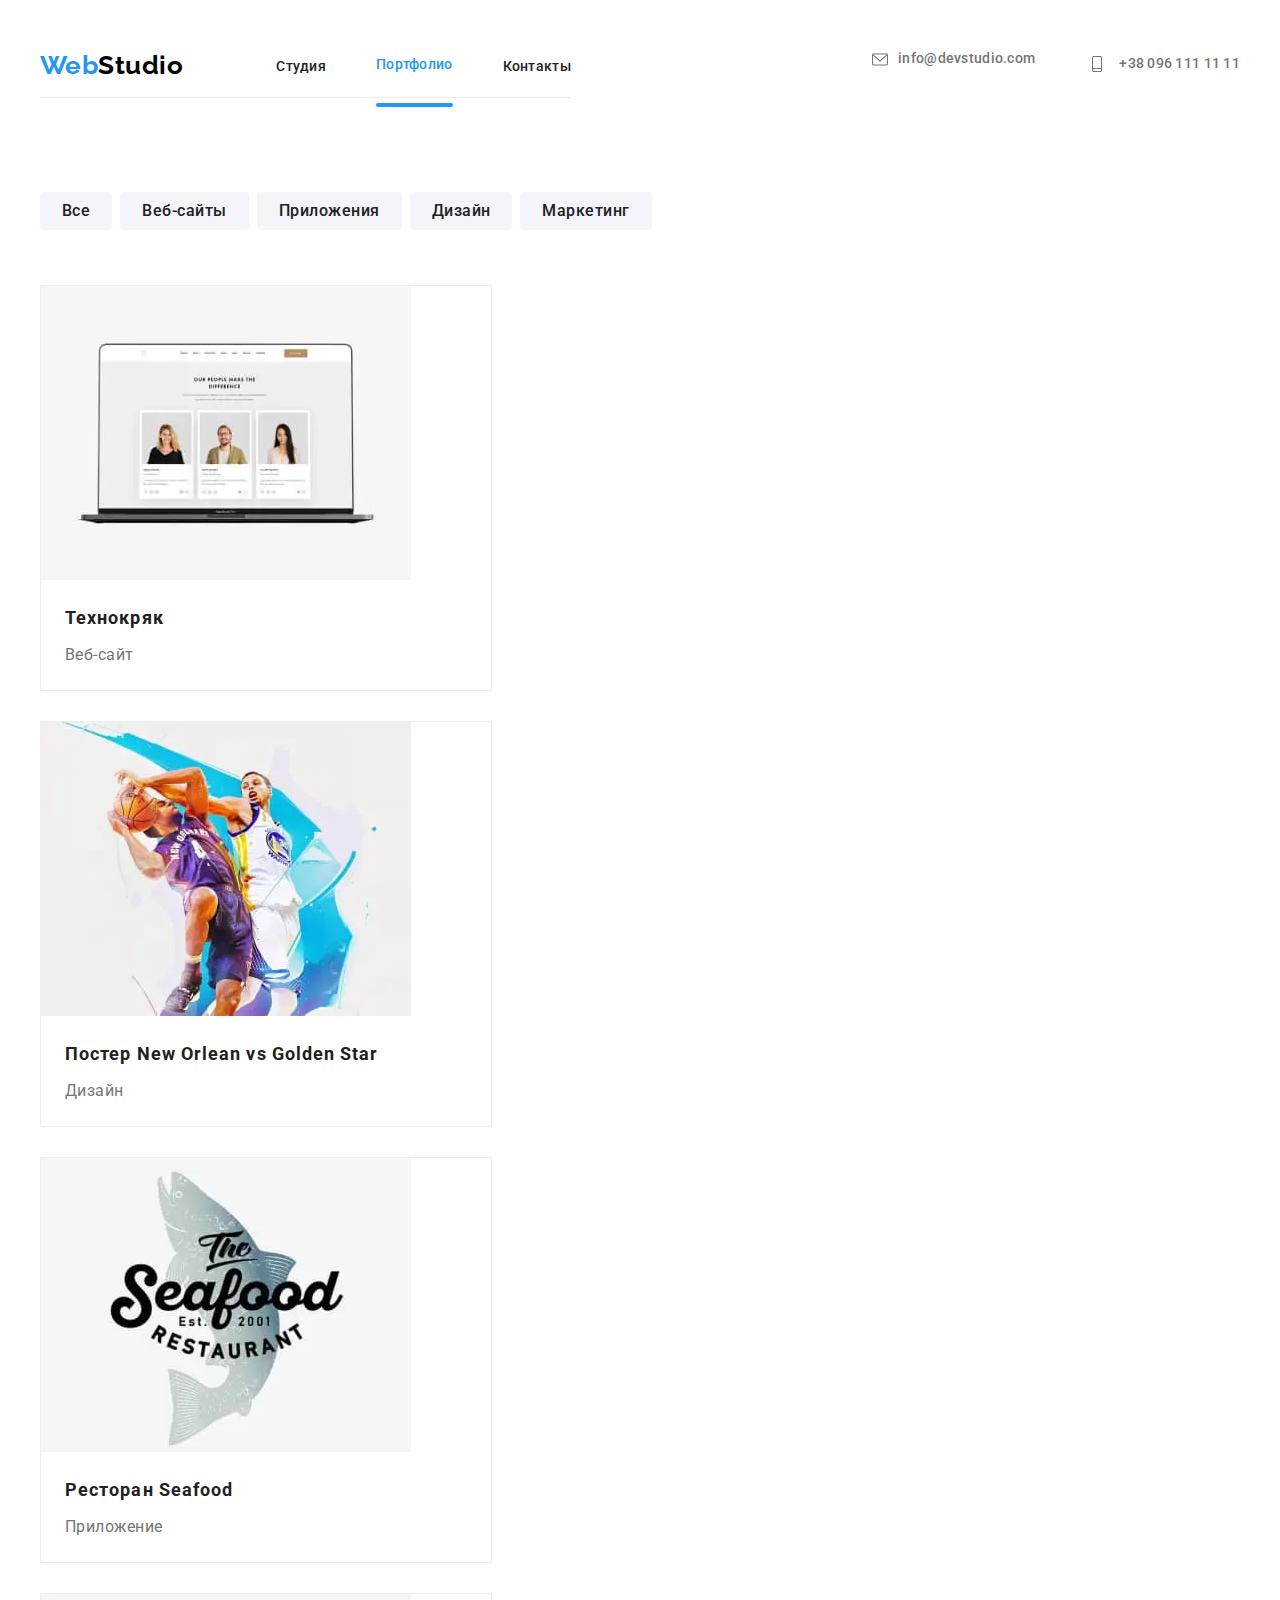
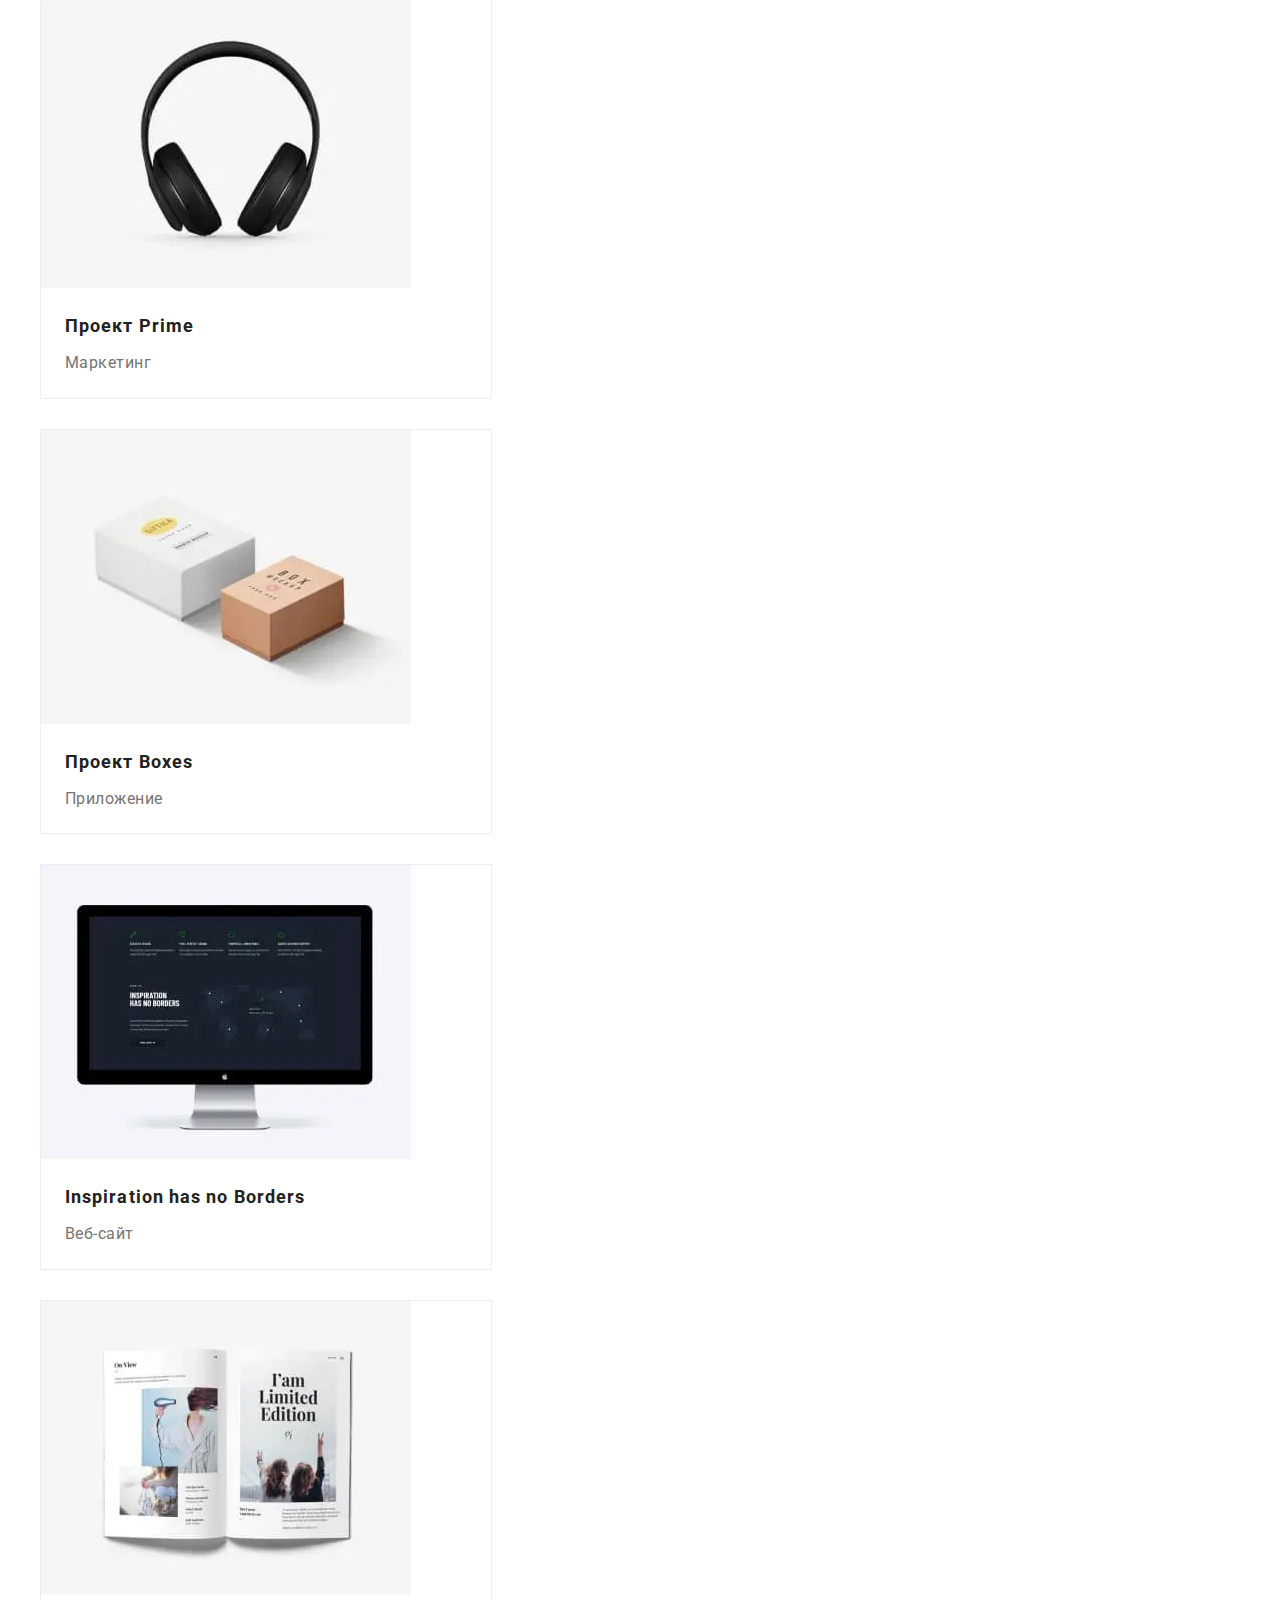
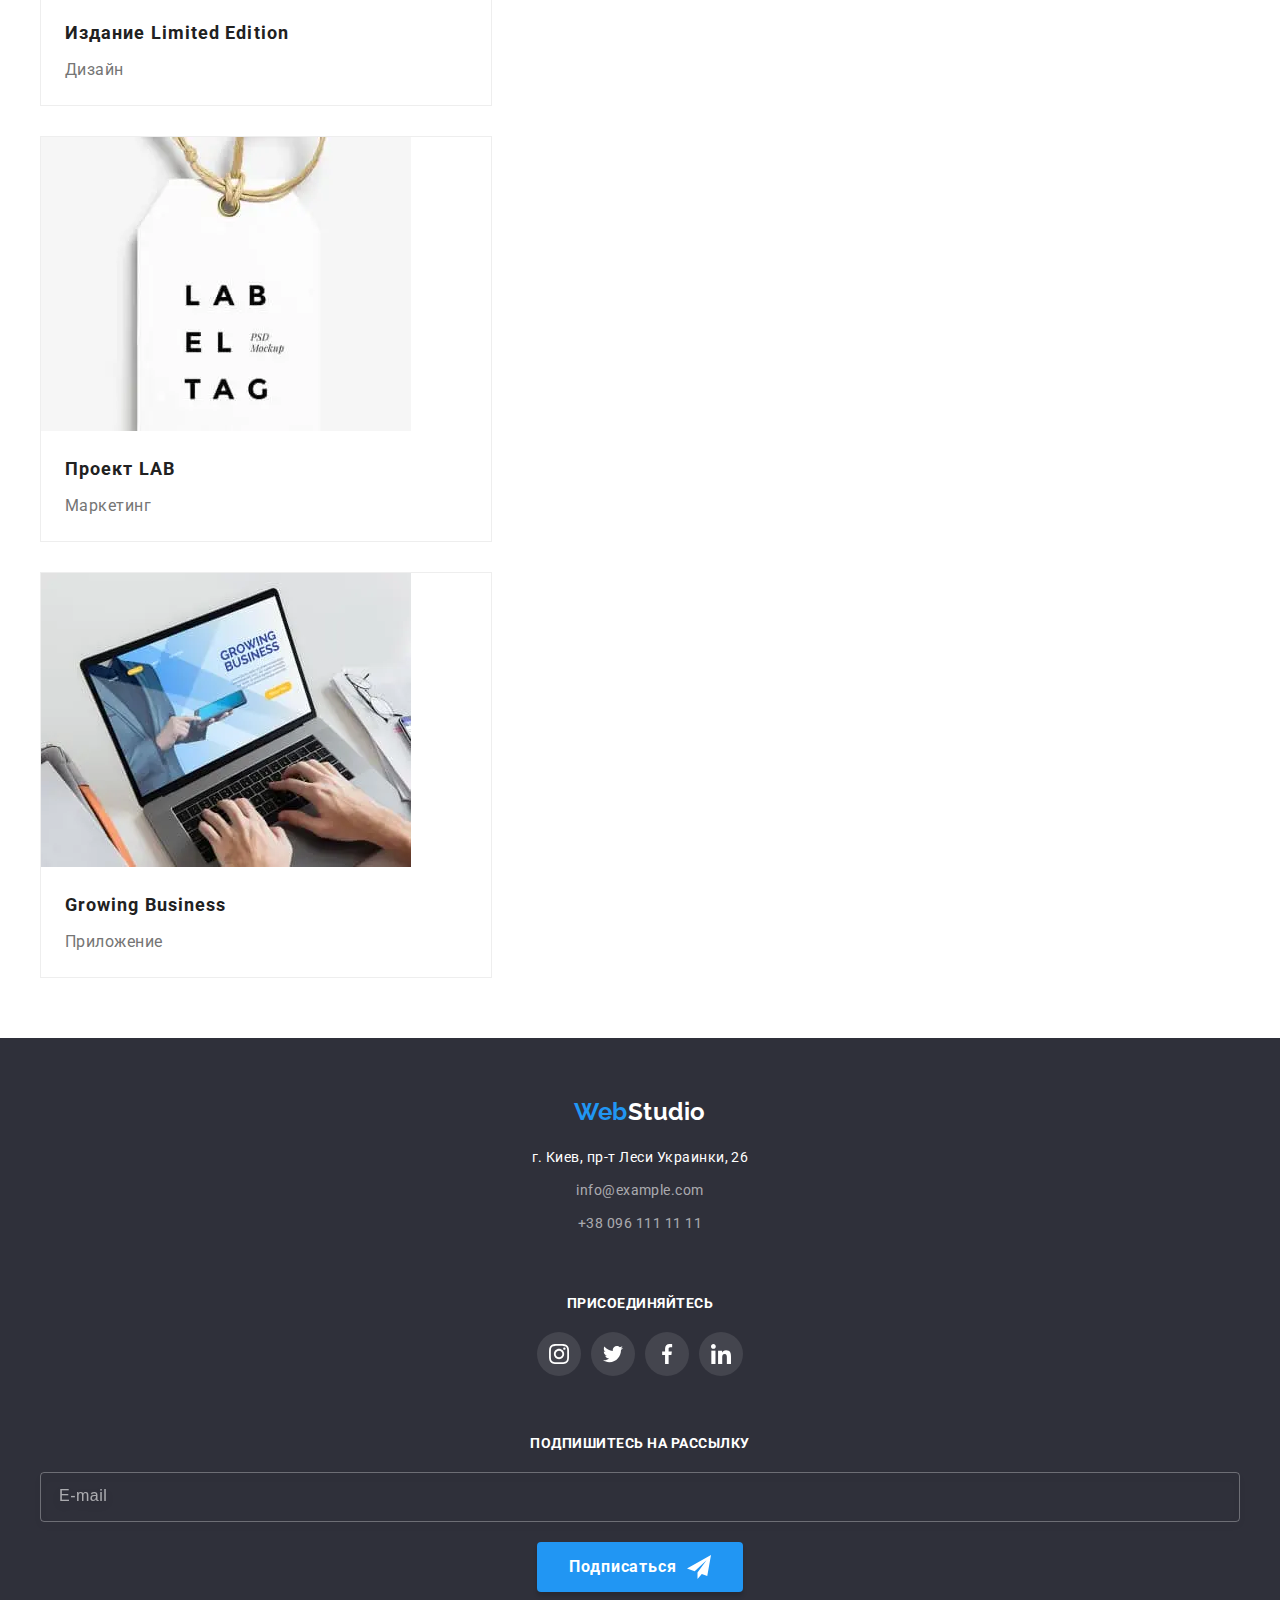
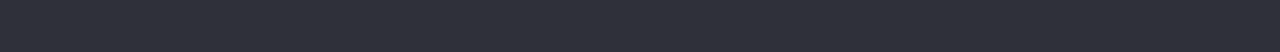
==== commit 47a9a1bc: "fixed current" ====
--- a/portfolio.html
+++ b/portfolio.html
@@ -19,8 +19,8 @@
             <nav class="header-nav-link header">
                 <a href="./index.html" class="logo link"><span class="logo-word">Web</span>Studio</a>
                 <ul class="site-nav">
-                    <li class="item"><a class="link-nav link current" href="./index.html">Студия</a></li>
-                    <li class="item"><a class="link-nav link" href="./portfolio.html">Портфолио</a></li>
+                    <li class="item"><a class="link-nav link" href="./index.html">Студия</a></li>
+                    <li class="item"><a class="link-nav link current" href="./portfolio.html">Портфолио</a></li>
                     <li class="item"><a class="link-nav link" href="">Контакты</a></li>
                 </ul>
                 <button type="button" class="burger-btn" data-menu-button>
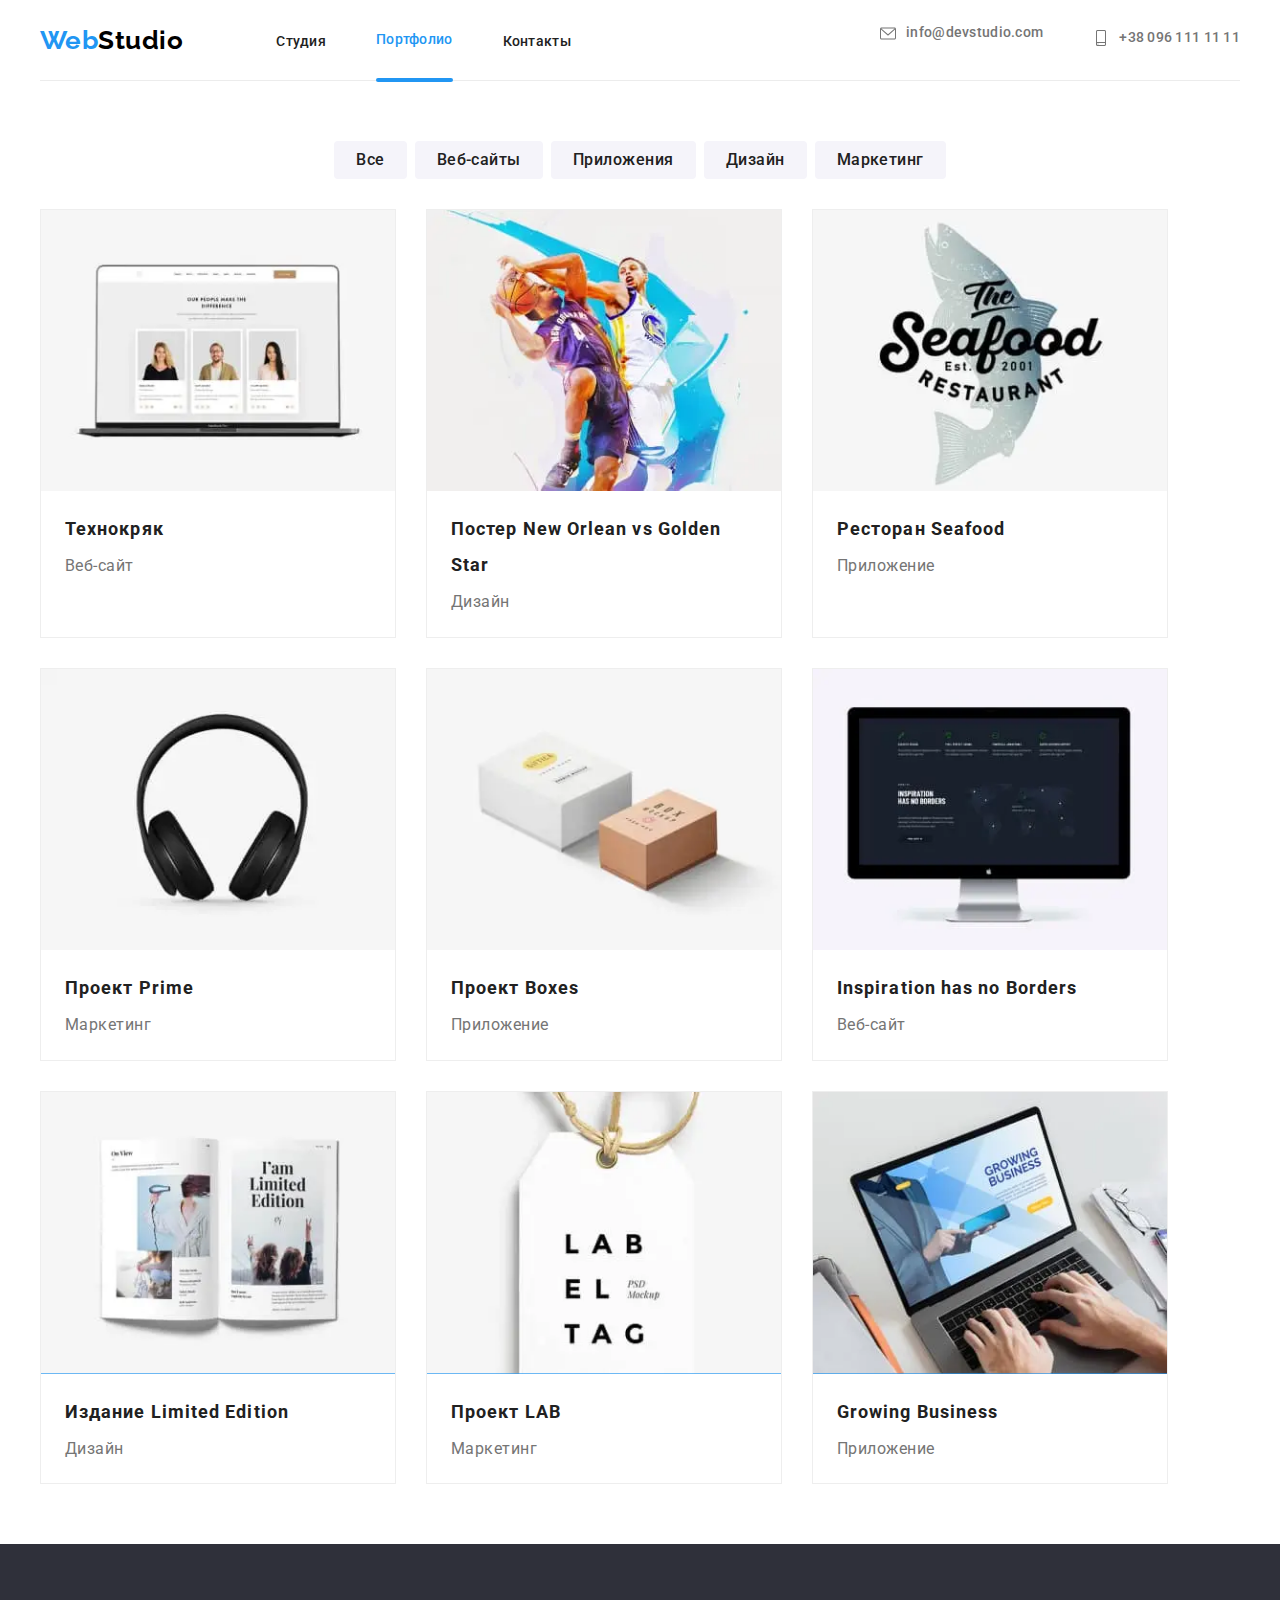
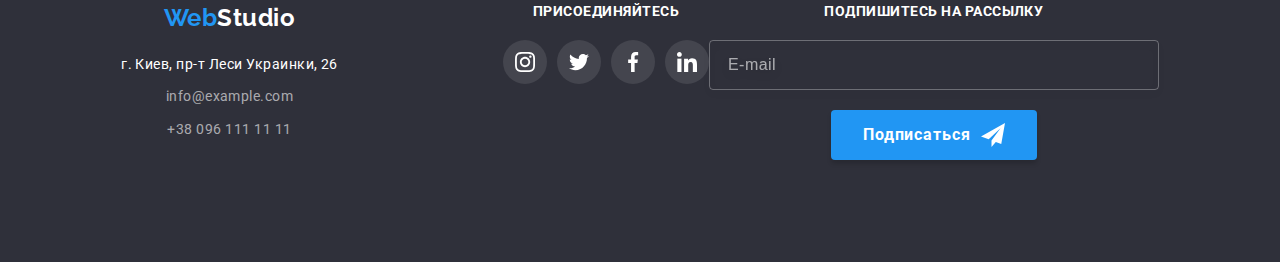
==== commit 4b63eff5: "закончил планшет версию" ====
--- a/portfolio.html
+++ b/portfolio.html
@@ -40,7 +40,7 @@
                 </li>
                 <li class="item">
                     <a class="tel-mail link tel" href="tel:+380961111111">
-                        <svg class="tel-icon" width="24" height="16">
+                        <svg class="tel-icon" width="16" height="24">
                             <use href="./image/icon/sprite.svg#icon-smartphone"></use>
                         </svg>
                         +38 096 111 11 11
--- a/css/main.min.css
+++ b/css/main.min.css
@@ -1,2 +1,2 @@
-:root{--main-text-color: #212121;--secondary-text-color: #ffffff;--ouwer-text-color: #757575;--acent-color: #2196f3;--contener-color: #eeeeee;--logo-color-text: #000000;--buttons-port-color: #f5f4fa;--footer-text-color: rgba(255, 255, 255, 0.6);--background-footer-color: #2f303a;--background-section: #e5e5e5;--line-color: #ececec;--background-color: #ffffff;--icon-color: #afb1b8}html{box-sizing:border-box}body{margin:0;background-color:var(--background-color);color:var(--main-text-color);font-family:Roboto, sans-serif;font-style:normal;letter-spacing:0.03em}h1,h2,h3,h4,h5,h6,p{margin:0px}ul,ol{list-style:none;padding:0px;margin:0px}img{display:block;max-width:100%;height:auto}.link{text-decoration:none;font-style:normal}.container{width:100%;padding:0 15px;margin:0 auto}@media screen and (min-width: 480px){.container{width:480px}.hero-section .container{padding:0 60px}}@media screen and (min-width: 768px){.container{width:768px}}@media screen and (min-width: 1200px){.container{width:1200px}}.header{border-bottom:1px solid var(--line-color);display:flex;align-items:center;justify-content:space-between;padding-top:16px;padding-bottom:16px}.logo{color:var(--logo-color-text);font-family:Raleway;font-weight:700;font-size:24px;line-height:1.16}.logo-word{color:var(--acent-color)}@media screen and (max-width: 767px){.site-nav{display:none}.kontakt-nav{display:none}.burger-btn,.mobile-close-btn{background-color:transparent;border:none;padding:0}.burger-icon,.mobile-close-icon{width:40px;height:36px}.burger-icon:hover,.mobile-close-icon:hover{fill:var(--acent-color)}.mobile-menu{display:block;position:absolute;width:100%;max-width:480px;height:100vh;max-height:100%;overflow:scroll;top:0;left:50%;transform:translateX(-50%);background-color:var(--secondary-text-color);transition:all 250ms cubic-bezier(0.4, 0, 0.2, 1)}.mobile-menu.is-open{visibility:hidden;opacity:0;pointer-events:none}.mobile-header-nav{margin-top:10px;padding-left:25px}.mobile-header-nav .site-nav{display:block}.mobile-header-nav .site-nav .item{margin-bottom:32px}.mobile-header-nav .site-nav .item:last-child{margin-bottom:0px}.mobile-header-nav .item{position:relative}.mobile-header-nav .link-nav{color:var(--main-text-color);font-weight:500;line-height:1.18;font-size:40px;letter-spacing:0.02em;transition:color 250ms cubic-bezier(0.4, 0, 0.2, 1)}.mobile-header-nav .link-nav:hover{color:var(--acent-color)}.mobile-header-nav .link-nav.current{color:var(--acent-color)}.mobile-kontakt-nav{display:block;margin-top:302px;padding-left:25px}.mobile-kontakt-nav .item{fill:var(--ouwer-text-color);margin-bottom:32px}.mobile-kontakt-nav .item:last-child{margin-bottom:0px}.mobile-kontakt-nav .tel-mail{display:inline-flex;align-items:center;color:var(--ouwer-text-color);font-weight:500;line-height:1.16;font-size:24px;letter-spacing:0.02em;transition:color 250ms cubic-bezier(0.4, 0, 0.2, 1),fill 250ms cubic-bezier(0.4, 0, 0.2, 1)}.mobile-kontakt-nav .tel{font-size:34px;line-height:1.18;color:var(--acent-color)}.mobile-social{display:flex;margin-top:64px;padding-bottom:48px;padding-left:25px}.mobile-social .item{margin-right:10px;padding-right:10px;border-right:1px solid rgba(153,101,101,0.2)}.mobile-social .item:last-child{margin-right:0px;padding-right:0px;border-right:0px}.mobile-social-link{font-weight:500;font-size:18px;line-height:1.22;letter-spacing:0.02em;color:var(--acent-color)}}@media screen and (min-width: 768px){.burger-btn{display:none}.mobile-menu{display:none}.header-nav{padding-top:26px;padding-bottom:26px}.header-nav-link,.site-nav{display:flex;align-items:center}.site-nav{margin-left:88px}.site-nav .item{margin-right:50px}.site-nav .item:last-child{margin-right:0px}.link-nav{color:var(--main-text-color);font-weight:500;line-height:1.14;font-size:14px;letter-spacing:0.02em;transition:color 250ms cubic-bezier(0.4, 0, 0.2, 1)}.link-nav:hover,.link-nav:focus{color:var(--acent-color)}.link-nav.current{color:var(--acent-color)}.link-nav.current::after{position:relative;content:"";display:block;bottom:-32px;left:0;height:4px;border-radius:2px;background-color:var(--acent-color)}.kontakt-nav{align-items:center}.kontakt-nav .item{fill:var(--ouwer-text-color);margin-bottom:10px}.kontakt-nav .item:last-child{margin-bottom:0px}.tel-mail{display:inline-flex;align-items:center;color:var(--ouwer-text-color);font-weight:500;line-height:1.16;font-size:12px;letter-spacing:0.02em;transition:color 250ms cubic-bezier(0.4, 0, 0.2, 1),fill 250ms cubic-bezier(0.4, 0, 0.2, 1)}.tel-mail:hover,.tel-mail:focus{color:var(--acent-color);fill:var(--acent-color)}.tel-icon{margin-right:8px}}@media screen and (min-width: 1200px){.header-nav{display:flex;align-items:center;height:80px}.header-portfolio{display:flex;align-items:center;height:80px}.logo{color:var(--logo-color-text);font-family:Raleway;font-weight:700;font-size:26px;line-height:1.19}.logo-word{color:var(--acent-color)}}@media screen and (min-width: 1200px){.site-nav{display:flex;margin-left:93px}.site-nav .item{margin-right:50px}.site-nav .item:last-child{margin-right:0px}.item{position:relative}.link-nav{color:var(--main-text-color);font-weight:500;line-height:1.14;font-size:14px;letter-spacing:0.02em;transition:color 250ms cubic-bezier(0.4, 0, 0.2, 1)}.link-nav:hover,.link-nav:focus{color:var(--acent-color)}.link-nav.current{color:var(--acent-color)}.link-nav.current::after{position:relative;content:"";display:block;bottom:-30px;left:0;height:4px;border-radius:2px;background-color:var(--acent-color)}}@media screen and (min-width: 1200px){.kontakt-nav{display:flex;margin-left:auto;align-items:center}.kontakt-nav .item{fill:var(--ouwer-text-color);margin-right:50px}.kontakt-nav .item:last-child{margin-right:0px}.tel-mail{display:inline-flex;align-items:center;color:var(--ouwer-text-color);font-weight:500;line-height:1.14;font-size:14px;letter-spacing:0.02em;transition:color 250ms cubic-bezier(0.4, 0, 0.2, 1),fill 250ms cubic-bezier(0.4, 0, 0.2, 1)}.tel-mail:hover,.tel-mail:focus{color:var(--acent-color);fill:var(--acent-color)}.tel-icon{margin-right:10px}}.hero-section{max-width:480px;height:400px;margin-left:auto;margin-right:auto;text-align:center;background-image:linear-gradient(rgba(47,48,58,0.4), rgba(47,48,58,0.4)),url(../image/index/mobile-hero-img1x.jpg);background-color:var(--background-hero-img);background-repeat:no-repeat;background-position:center;background-size:cover}@media screen and (min-device-pixel-ratio: 2), screen and (min-resolution: 192dpi), screen and (min-resolution: 2dppx){.hero-section{background-image:url(../image/index/hero-img@2x.jpg)}}.hero{padding-top:118px;padding-bottom:118px}.hero-button{min-width:200px;display:inline-block;border:0px;padding:10px 32px;border-radius:4px;box-shadow:0px 4px 4px rgba(0,0,0,0.15);color:var(--background-color);background-color:var(--acent-color);cursor:pointer;font-family:Roboto;font-weight:700;font-size:16px;line-height:1.87;letter-spacing:0.06em}.hero-title{margin-bottom:30px;color:var(--secondary-text-color);font-weight:900;font-size:26px;line-height:1.62;letter-spacing:0.06em;text-transform:uppercase}.backdrop{position:fixed;top:0px;left:0px;width:100%;height:100%;background:rgba(0,0,0,0.5);transition:all 250ms cubic-bezier(0.4, 0, 0.2, 1)}.backdrop.is-hidden{visibility:hidden;opacity:0;pointer-events:none}.modal{position:absolute;top:50%;left:50%;transform:translate(-50%, -50%);width:95%;max-width:450px;height:95%;max-height:609px;overflow:scroll;border-radius:4px;background:var(--background-color);box-shadow:0px 1px 3px rgba(0,0,0,0.12),0px 1px 1px rgba(0,0,0,0.14),0px 2px 1px rgba(0,0,0,0.2);padding:40px}.modal-close{position:absolute;display:flex;justify-content:center;align-items:center;top:8px;right:8px;width:30px;height:30px;background:transparent;border:1px solid rgba(0,0,0,0.1);border-radius:50%;cursor:pointer}.modal-icon{align-items:center;width:17px;height:17px}.modal-icon:focus{fill:var(--acent-color)}.title-modal{font-size:20px;line-height:1.5;text-align:center;font-weight:bold;margin-bottom:12px}.modal-form{display:flex;flex-direction:column}.modal-form-label{font-weight:normal;font-size:12px;line-height:1.16;margin-top:10px;letter-spacing:0.01em;color:var(--ouwer-text-color)}.modal-form-input-icon{display:block;position:relative;margin-top:4px}.modal-form-input{display:block;width:100%;height:40px;padding-left:42px;border:1px solid rgba(33,33,33,0.2);border-radius:4px;transition:border-color 250ms cubic-bezier(0.4, 0, 0.2, 1)}.modal-form-input:focus{outline:none;border-color:var(--acent-color)}.modal-form-input:focus+.modal-form-icon{fill:var(--acent-color)}.modal-form-icon{position:absolute;top:50%;left:12px;transform:translateY(-50%);align-items:center;width:18px;height:18px;fill:var(--main-text-color) transition fill 250ms cubic-bezier(0.4, 0, 0.2, 1)}.modal-form-comment{font-style:normal;font-weight:normal;font-size:12px;line-height:1.16;letter-spacing:0.01em;margin-top:4px;height:120px;border:1px solid rgba(33,33,33,0.2);border-radius:4px;transition:border-color 250ms cubic-bezier(0.4, 0, 0.2, 1);resize:none;padding:12px 16px}.modal-form-comment::placeholder{font-style:normal;font-weight:normal;font-size:12px;line-height:1.16;letter-spacing:0.01em;color:rgba(117,117,117,0.5)}.modal-form-comment:focus{outline:none;border-color:var(--acent-color)}.modal-form-policy{display:flex;align-items:center;flex-wrap:wrap;margin-top:20px;font-style:normal;font-weight:normal;font-size:12px;line-height:1.17;letter-spacing:0.03em;color:var(--ouwer-text-color)}.modal-form-policy::before{content:"";display:inline-block;width:16px;height:15px;margin-right:9px;background-image:url(../image/icon/icon-check-0.svg)}.policy-link{color:var(--acent-color);margin-left:5px}.modal-form-checkbox:checked+.modal-form-policy::before{background-image:url(../image/icon/icon-check.svg)}.modal-btn{align-self:center;margin-top:30px}.features{padding-top:60px}.features-list{display:flex;flex-wrap:wrap}.features-item{width:100%;margin-bottom:30px}.features-item:last-child{margin-bottom:0px}.title-hide{position:absolute;width:1px;height:1px;margin:-1px;padding:0;overflow:hidden;border:0;clip:rect(0 0 0 0)}.features-title{margin-top:0px;margin-bottom:10px;text-align:center;font-weight:700;font-size:14px;line-height:1.14;text-transform:uppercase}.features-title::before{content:"";display:block;width:100%;height:120px;margin-bottom:30px;border-radius:4px;background-color:var(--buttons-port-color);background-repeat:no-repeat;background-position:center}.icon-antenna::before{background-image:url(../image/icon/antenna-1.png)}.icon-clock::before{background-image:url(../image/icon/clock-1.png)}.icon-diagram::before{background-image:url(../image/icon/diagram-1.png)}.icon-astronaut::before{background-image:url(../image/icon/astronaut-1.png)}.features-text{margin-top:0px;margin-bottom:0px;color:var(--ouwer-text-color);font-weight:400;font-size:14px;line-height:1.71}@media screen and (max-width: 1199px){.work{display:none}}@media screen and (min-width: 1200px){.work{padding-top:94px;padding-bottom:94px}.work-list{display:flex}.work-list .work-img{margin-right:30px}.section-title-work{margin-top:0px;margin-bottom:50px;font-weight:700;font-size:36px;line-height:1.16;text-align:center}.work-card-overlay{position:relative}.work-overlay-text{position:absolute;bottom:0px;left:0px;max-width:100%;height:70px;background:rgba(47,48,58,0.8);color:var(--secondary-text-color);font-weight:700;font-size:14px;line-height:1.14;text-align:center;text-transform:uppercase}.work-desktop{padding:27px 82px 27px 83px}.work-mob{padding:27px 85px 27px 86px}.work-design{padding:27px 90px 27px 91px}}.team-section{background-color:var(--buttons-port-color)}.section-title-team{margin-top:0px;margin-bottom:30px;font-weight:700;font-size:28px;line-height:1.17;text-align:center}.card-team{background-color:var(--background-color);width:100%;margin-bottom:30px;box-shadow:0px 1px 3px rgba(0,0,0,0.12),0px 1px 1px rgba(0,0,0,0.14),0px 2px 1px rgba(0,0,0,0.2);border-radius:0px 0px 4px 4px}.card-team:last-child{margin-bottom:0px}.team{padding-top:60px;padding-bottom:60px}.team-name{margin-top:30px;margin-bottom:0px;font-weight:500;font-size:16px;line-height:1.18;text-align:center}.team-work{margin-top:10px;margin-bottom:16px;color:var(--ouwer-text-color);font-weight:400;font-size:16px;line-height:1.18;text-align:center}.social{display:flex;justify-content:center;width:206px;margin-left:auto;margin-right:auto;padding-bottom:24px}.social-link{display:flex;justify-content:center;align-items:center;width:44px;height:44px;border-radius:50%;cursor:pointer;fill:var(--icon-color);transition:fill 250ms cubic-bezier(0.4, 0, 0.2, 1),background-color 250ms cubic-bezier(0.4, 0, 0.2, 1)}.social-link:last-child{margin-right:0px}.social-link:hover,.social-link:focus{background-color:var(--acent-color);fill:var(--secondary-text-color)}.social-item{display:flex;width:44px;height:44px;border-radius:50%;margin-right:10px}.social-icon{align-items:center;width:20px;height:20px}.client-section{padding-top:60px;padding-bottom:60px}.client-title{margin-top:0px;margin-bottom:30px;font-weight:700;font-size:28px;line-height:1.18;text-align:center}.client-list{display:flex;flex-wrap:wrap;margin:-15px}.client-item{width:210px;height:90px;margin:15px}.client-link{display:flex;justify-content:center;align-items:center;width:100%;height:100%;cursor:pointer;border:1px solid var(--icon-color);fill:var(--icon-color);border-radius:4px;transition:fill 250ms cubic-bezier(0.4, 0, 0.2, 1),border 250ms cubic-bezier(0.4, 0, 0.2, 1)}.client-link:hover,.client-link:focus{fill:var(--acent-color);border:1px solid var(--acent-color)}.client-icon{display:flex;justify-content:center}.logo-1{width:44.27px;height:49.23px}.logo-2{width:40px;height:52px}.logo-3{width:41px;height:42.6px}.logo-4{width:79.66px;height:42.02px}.logo-5{width:59px;height:47px}.logo-6{width:88.48px;height:45.44px}.portfolio-filters{display:flex;flex-wrap:wrap;padding-bottom:40px}.portfolio-button:not(:last-child){margin-right:8px;padding-bottom:15px}.button{display:inline-block;color:var(--main-text-color);background-color:var(--buttons-port-color);font-family:Roboto;font-weight:500;font-size:16px;line-height:1.62;letter-spacing:0.03em;text-align:center;border:0px;border-radius:4px;padding:6px 22px;transition:color 250ms cubic-bezier(0.4, 0, 0.2, 1),background-color 250ms cubic-bezier(0.4, 0, 0.2, 1),box-shadow 250ms cubic-bezier(0.4, 0, 0.2, 1)}.button:hover,.button:focus{color:var(--background-color);background-color:var(--acent-color);cursor:pointer;box-shadow:0px 3px 1px rgba(0,0,0,0.1),0px 1px 2px rgba(0,0,0,0.08),0px 2px 2px rgba(0,0,0,0.12)}.button:active{color:var(--background-color);background-color:var(--acent-color)}.portfolio-section{padding-top:60px;padding-bottom:60px}.project{max-width:450px;border:1px solid var(--contener-color);margin-bottom:30px}.project:last-child{margin-bottom:0px}.project-card-link{display:block;transition:box-shadow 250ms cubic-bezier(0.4, 0, 0.2, 1)}.project-card-link:hover,.project-card-link:focus{box-shadow:0px 1px 1px rgba(0,0,0,0.12),0px 4px 4px rgba(0,0,0,0.06),1px 4px 6px rgba(197,156,156,0.16)}.project-card-link:hover .overlay-text-conteiner,.project-card-link:focus .overlay-text-conteiner{transform:translateY(0)}.card-text{padding:20px 24px}.project-title{margin-bottom:4px;color:var(--main-text-color);font-weight:700;font-size:18px;line-height:2;letter-spacing:0.06em}.project-name{margin-top:0px;color:var(--ouwer-text-color);font-weight:400;font-size:16px;line-height:1.87}.portfolio-card-overlay{position:relative;overflow:hidden}.overlay-text-conteiner{position:absolute;top:0px;left:0px;width:100%;height:100%;background:rgba(33,150,243,0.9);color:var(--secondary-text-color);transform:translateY(100%);transition:transform 250ms cubic-bezier(0.4, 0, 0.2, 1)}.overlay-text{padding:63px 24px;font-style:normal;font-weight:normal;font-size:18px;line-height:1.56}.footer-background{background-color:var(--background-footer-color)}.footer{padding-top:60px;padding-bottom:60px}.footer-flex{display:flex;align-items:center;flex-direction:column}.footer-nav{margin-bottom:60px;text-align:center}.logo-footer{display:inline-block;margin-bottom:20px;color:var(--secondary-text-color);font-family:Raleway;font-weight:700;font-size:24px;line-height:1.17}.tel-mail-footer{display:inline-block;margin-bottom:9px;color:var(--footer-text-color);font-weight:400;font-size:14px;line-height:1.71}.tel{margin-bottom:0px}.footer-map{display:inline-block;margin-bottom:9px;color:var(--secondary-text-color);font-weight:400;font-size:14px;line-height:1.71}.container-social-link{display:inline-block;text-align:center}.footer-social{display:flex;justify-content:center;width:206px;margin-left:auto;margin-right:auto;margin-bottom:60px}.footer-social-link{display:flex;justify-content:center;align-items:center;width:44px;height:44px;border-radius:50%;cursor:pointer;fill:var(--secondary-text-color);background:rgba(255,255,255,0.1);transition:fill 250ms cubic-bezier(0.4, 0, 0.2, 1),background-color 250ms cubic-bezier(0.4, 0, 0.2, 1)}.footer-social-link:hover,.footer-social-link:focus{background-color:var(--acent-color);fill:var(--secondary-text-color)}.footer-social-item{display:flex;width:44px;height:44px;border-radius:50%;margin-right:10px}.footer-social-item:last-child{margin-right:0px}.footer-social-icon{align-items:center;width:20px;height:20px}.form-footer{width:100%;text-align:center}.footer-title{margin-top:0px;margin-bottom:20px;color:var(--secondary-text-color);font-weight:700;font-size:14px;line-height:1.14;text-transform:uppercase}.footer-input{width:100%;height:50px;border:1px solid rgba(255,255,255,0.3);box-sizing:border-box;filter:drop-shadow(0px 4px 4px rgba(0,0,0,0.15));border-radius:4px;background:inherit;color:var(--secondary-text-color)}.footer-input::placeholder{font-weight:normal;font-size:16px;line-height:1.25;padding-left:16px;display:flex;align-items:center;letter-spacing:0.03em;color:rgba(255,255,255,0.6)}.footer-btn{display:inline-flex;margin-top:20px;align-items:center}.footer-btn-icon{margin-left:10px;width:24px;height:24px}
+:root{--main-text-color: #212121;--secondary-text-color: #ffffff;--ouwer-text-color: #757575;--acent-color: #2196f3;--contener-color: #eeeeee;--logo-color-text: #000000;--buttons-port-color: #f5f4fa;--footer-text-color: rgba(255, 255, 255, 0.6);--background-footer-color: #2f303a;--background-section: #e5e5e5;--line-color: #ececec;--background-color: #ffffff;--icon-color: #afb1b8}html{box-sizing:border-box}body{margin:0;background-color:var(--background-color);color:var(--main-text-color);font-family:Roboto, sans-serif;font-style:normal;letter-spacing:0.03em}h1,h2,h3,h4,h5,h6,p{margin:0px}ul,ol{list-style:none;padding:0px;margin:0px}img{display:block;max-width:100%;height:auto}.link{text-decoration:none;font-style:normal}.container{width:100%;padding:0 15px;margin:0 auto}@media screen and (min-width: 480px){.container{width:480px}.hero-section .container{padding:0 60px}}@media screen and (min-width: 768px){.container{width:768px}}@media screen and (min-width: 1200px){.container{width:1200px}}.header-nav{border-bottom:1px solid var(--line-color)}.logo{color:var(--logo-color-text);font-family:Raleway;font-weight:700;font-size:24px;line-height:1.16}.logo-word{color:var(--acent-color)}@media screen and (max-width: 767px){.header{display:flex;align-items:center;justify-content:space-between;padding-top:16px;padding-bottom:16px}.site-nav{display:none}.kontakt-nav{display:none}.burger-btn,.mobile-close-btn{background-color:transparent;border:none;padding:0}.burger-icon,.mobile-close-icon{width:40px;height:36px}.burger-icon:hover,.mobile-close-icon:hover{fill:var(--acent-color)}.mobile-menu{display:block;position:absolute;width:100%;max-width:480px;height:100vh;max-height:100%;overflow:scroll;top:0;left:50%;transform:translateX(-50%);background-color:var(--secondary-text-color);transition:all 250ms cubic-bezier(0.4, 0, 0.2, 1)}.mobile-menu.is-open{visibility:hidden;opacity:0;pointer-events:none}.mobile-header-nav{margin-top:10px;padding-left:25px}.mobile-header-nav .site-nav{display:block}.mobile-header-nav .site-nav .item{margin-bottom:32px}.mobile-header-nav .site-nav .item:last-child{margin-bottom:0px}.mobile-header-nav .item{position:relative}.mobile-header-nav .link-nav{color:var(--main-text-color);font-weight:500;line-height:1.18;font-size:40px;letter-spacing:0.02em;transition:color 250ms cubic-bezier(0.4, 0, 0.2, 1)}.mobile-header-nav .link-nav:hover{color:var(--acent-color)}.mobile-header-nav .link-nav.current{color:var(--acent-color)}.mobile-kontakt-nav{display:block;margin-top:302px;padding-left:25px}.mobile-kontakt-nav .item{fill:var(--ouwer-text-color);margin-bottom:32px}.mobile-kontakt-nav .item:last-child{margin-bottom:0px}.mobile-kontakt-nav .tel-mail{display:inline-flex;align-items:center;color:var(--ouwer-text-color);font-weight:500;line-height:1.16;font-size:24px;letter-spacing:0.02em;transition:color 250ms cubic-bezier(0.4, 0, 0.2, 1),fill 250ms cubic-bezier(0.4, 0, 0.2, 1)}.mobile-kontakt-nav .tel{font-size:34px;line-height:1.18;color:var(--acent-color)}.mobile-social{display:flex;margin-top:64px;padding-bottom:48px;padding-left:25px}.mobile-social .item{margin-right:10px;padding-right:10px;border-right:1px solid rgba(153,101,101,0.2)}.mobile-social .item:last-child{margin-right:0px;padding-right:0px;border-right:0px}.mobile-social-link{font-weight:500;font-size:18px;line-height:1.22;letter-spacing:0.02em;color:var(--acent-color)}}@media screen and (min-width: 768px){.burger-btn{display:none}.mobile-menu{display:none}.header{padding-top:26px;padding-bottom:26px}.header-nav-link,.site-nav,.header-nav{display:flex;align-items:center}.site-nav{margin-left:88px}.site-nav .item{margin-right:50px}.site-nav .item:last-child{margin-right:0px}.link-nav{color:var(--main-text-color);font-weight:500;line-height:1.14;font-size:14px;letter-spacing:0.02em;transition:color 250ms cubic-bezier(0.4, 0, 0.2, 1)}.link-nav:hover,.link-nav:focus{color:var(--acent-color)}.link-nav.current{color:var(--acent-color)}.link-nav.current::after{position:relative;content:"";display:block;bottom:-29px;left:0;height:4px;border-radius:2px;background-color:var(--acent-color)}.kontakt-nav{display:block;margin-left:84px}.kontakt-nav .item{fill:var(--ouwer-text-color);margin-bottom:10px}.kontakt-nav .item:last-child{margin-bottom:0px}.tel-mail{display:inline-flex;align-items:center;color:var(--ouwer-text-color);font-weight:500;line-height:1.16;font-size:12px;letter-spacing:0.02em;transition:color 250ms cubic-bezier(0.4, 0, 0.2, 1),fill 250ms cubic-bezier(0.4, 0, 0.2, 1)}.tel-mail:hover,.tel-mail:focus{color:var(--acent-color);fill:var(--acent-color)}.tel-icon{margin-right:8px}}@media screen and (min-width: 1200px){.header-nav{display:flex;align-items:center;height:80px}.header-portfolio{display:flex;align-items:center;height:80px}.logo{color:var(--logo-color-text);font-family:Raleway;font-weight:700;font-size:26px;line-height:1.19}.logo-word{color:var(--acent-color)}}@media screen and (min-width: 1200px){.site-nav{display:flex;margin-left:93px}.site-nav .item{margin-right:50px}.site-nav .item:last-child{margin-right:0px}.item{position:relative}.link-nav{color:var(--main-text-color);font-weight:500;line-height:1.14;font-size:14px;letter-spacing:0.02em;transition:color 250ms cubic-bezier(0.4, 0, 0.2, 1)}.link-nav:hover,.link-nav:focus{color:var(--acent-color)}.link-nav.current{color:var(--acent-color)}.link-nav.current::after{position:relative;content:"";display:block;bottom:-30px;left:0;height:4px;border-radius:2px;background-color:var(--acent-color)}}@media screen and (min-width: 1200px){.kontakt-nav{display:flex;margin-left:auto;align-items:center}.kontakt-nav .item{fill:var(--ouwer-text-color);margin-right:50px}.kontakt-nav .item:last-child{margin-right:0px}.tel-mail{display:inline-flex;align-items:center;color:var(--ouwer-text-color);font-weight:500;line-height:1.14;font-size:14px;letter-spacing:0.02em;transition:color 250ms cubic-bezier(0.4, 0, 0.2, 1),fill 250ms cubic-bezier(0.4, 0, 0.2, 1)}.tel-mail:hover,.tel-mail:focus{color:var(--acent-color);fill:var(--acent-color)}.tel-icon{margin-right:10px}}@media screen and (max-width: 767px){.hero-section{max-width:480px;height:400px;margin-left:auto;margin-right:auto;text-align:center;background-image:linear-gradient(rgba(47,48,58,0.4), rgba(47,48,58,0.4)),url(../image/index/mobile-hero-img1x.jpg);background-color:var(--background-hero-img);background-repeat:no-repeat;background-position:center;background-size:cover}}@media screen and (max-width: 767px) and (min-device-pixel-ratio: 2), screen and (max-width: 767px) and (min-resolution: 192dpi), screen and (max-width: 767px) and (min-resolution: 2dppx){.hero-section{background-image:url(../image/index/hero-img@2x.jpg)}}@media screen and (max-width: 767px){.hero{padding-top:118px;padding-bottom:118px}.hero-button{min-width:200px;display:inline-block;border:0px;padding:10px 32px;border-radius:4px;box-shadow:0px 4px 4px rgba(0,0,0,0.15);color:var(--background-color);background-color:var(--acent-color);cursor:pointer;font-family:Roboto;font-weight:700;font-size:16px;line-height:1.87;letter-spacing:0.06em}.hero-title{margin-bottom:30px;color:var(--secondary-text-color);font-weight:900;font-size:26px;line-height:1.62;letter-spacing:0.06em;text-transform:uppercase}}@media screen and (min-width: 768px){.hero-section{max-width:768px;height:400px;margin-left:auto;margin-right:auto;text-align:center;background-image:linear-gradient(rgba(47,48,58,0.4), rgba(47,48,58,0.4)),url(../image/index/tablet-hero-img.jpg);background-color:var(--background-hero-img);background-repeat:no-repeat;background-position:center;background-size:cover}}@media screen and (min-width: 768px) and (min-device-pixel-ratio: 2), screen and (min-width: 768px) and (min-resolution: 192dpi), screen and (min-width: 768px) and (min-resolution: 2dppx){.hero-section{background-image:url(../image/index/hero-img@2x.jpg)}}@media screen and (min-width: 768px){.hero{padding-top:118px;padding-bottom:118px}.hero-button{min-width:200px;display:inline-block;border:0px;padding:10px 32px;border-radius:4px;box-shadow:0px 4px 4px rgba(0,0,0,0.15);color:var(--background-color);background-color:var(--acent-color);cursor:pointer;font-family:Roboto;font-weight:700;font-size:16px;line-height:1.87;letter-spacing:0.06em}.hero-title{margin-bottom:30px;color:var(--secondary-text-color);font-weight:900;font-size:26px;line-height:1.62;letter-spacing:0.06em;text-transform:uppercase}}.backdrop{position:fixed;top:0px;left:0px;width:100%;height:100%;background:rgba(0,0,0,0.5);transition:all 250ms cubic-bezier(0.4, 0, 0.2, 1)}.backdrop.is-hidden{visibility:hidden;opacity:0;pointer-events:none}.modal{position:absolute;top:50%;left:50%;transform:translate(-50%, -50%);width:95%;max-width:450px;height:95%;max-height:609px;overflow:scroll;border-radius:4px;background:var(--background-color);box-shadow:0px 1px 3px rgba(0,0,0,0.12),0px 1px 1px rgba(0,0,0,0.14),0px 2px 1px rgba(0,0,0,0.2);padding:40px}.modal-close{position:absolute;display:flex;justify-content:center;align-items:center;top:8px;right:8px;width:30px;height:30px;background:transparent;border:1px solid rgba(0,0,0,0.1);border-radius:50%;cursor:pointer}.modal-icon{align-items:center;width:17px;height:17px}.modal-icon:focus{fill:var(--acent-color)}.title-modal{font-size:20px;line-height:1.5;text-align:center;font-weight:bold;margin-bottom:12px}.modal-form{display:flex;flex-direction:column}.modal-form-label{font-weight:normal;font-size:12px;line-height:1.16;margin-top:10px;letter-spacing:0.01em;color:var(--ouwer-text-color)}.modal-form-input-icon{display:block;position:relative;margin-top:4px}.modal-form-input{display:block;width:100%;height:40px;padding-left:42px;border:1px solid rgba(33,33,33,0.2);border-radius:4px;transition:border-color 250ms cubic-bezier(0.4, 0, 0.2, 1)}.modal-form-input:focus{outline:none;border-color:var(--acent-color)}.modal-form-input:focus+.modal-form-icon{fill:var(--acent-color)}.modal-form-icon{position:absolute;top:50%;left:12px;transform:translateY(-50%);align-items:center;width:18px;height:18px;fill:var(--main-text-color) transition fill 250ms cubic-bezier(0.4, 0, 0.2, 1)}.modal-form-comment{font-style:normal;font-weight:normal;font-size:12px;line-height:1.16;letter-spacing:0.01em;margin-top:4px;height:120px;border:1px solid rgba(33,33,33,0.2);border-radius:4px;transition:border-color 250ms cubic-bezier(0.4, 0, 0.2, 1);resize:none;padding:12px 16px}.modal-form-comment::placeholder{font-style:normal;font-weight:normal;font-size:12px;line-height:1.16;letter-spacing:0.01em;color:rgba(117,117,117,0.5)}.modal-form-comment:focus{outline:none;border-color:var(--acent-color)}.modal-form-policy{display:flex;align-items:center;flex-wrap:wrap;margin-top:20px;font-style:normal;font-weight:normal;font-size:12px;line-height:1.17;letter-spacing:0.03em;color:var(--ouwer-text-color)}.modal-form-policy::before{content:"";display:inline-block;width:16px;height:15px;margin-right:9px;background-image:url(../image/icon/icon-check-0.svg)}.policy-link{color:var(--acent-color);margin-left:5px}.modal-form-checkbox:checked+.modal-form-policy::before{background-image:url(../image/icon/icon-check.svg)}.modal-btn{align-self:center;margin-top:30px}@media screen and (max-width: 767px){.features{padding-top:60px}.features-list{display:flex;flex-wrap:wrap}.features-item{width:100%;margin-bottom:30px}.features-item:last-child{margin-bottom:0px}.title-hide{position:absolute;width:1px;height:1px;margin:-1px;padding:0;overflow:hidden;border:0;clip:rect(0 0 0 0)}.features-title{margin-top:0px;margin-bottom:10px;text-align:center;font-weight:700;font-size:14px;line-height:1.14;text-transform:uppercase}.features-title::before{content:"";display:block;width:100%;height:120px;margin-bottom:30px;border-radius:4px;background-color:var(--buttons-port-color);background-repeat:no-repeat;background-position:center}.icon-antenna::before{background-image:url(../image/icon/antenna-1.png)}.icon-clock::before{background-image:url(../image/icon/clock-1.png)}.icon-diagram::before{background-image:url(../image/icon/diagram-1.png)}.icon-astronaut::before{background-image:url(../image/icon/astronaut-1.png)}.features-text{margin-top:0px;margin-bottom:0px;color:var(--ouwer-text-color);font-weight:400;font-size:14px;line-height:1.71}}@media screen and (min-width: 768px){.features{padding-top:60px;padding-bottom:60px}.features-list{display:flex;flex-wrap:wrap;margin:-15px}.features-item{width:354px;margin:15px}.title-hide{position:absolute;width:1px;height:1px;margin:-1px;padding:0;overflow:hidden;border:0;clip:rect(0 0 0 0)}.features-title{margin-top:0px;margin-bottom:10px;font-weight:700;font-size:14px;line-height:1.14;text-transform:uppercase}.features-title::before{content:"";display:block;width:100%;height:120px;margin-bottom:30px;border-radius:4px;background-color:var(--buttons-port-color);background-repeat:no-repeat;background-position:center}.icon-antenna::before{background-image:url(../image/icon/antenna-1.png)}.icon-clock::before{background-image:url(../image/icon/clock-1.png)}.icon-diagram::before{background-image:url(../image/icon/diagram-1.png)}.icon-astronaut::before{background-image:url(../image/icon/astronaut-1.png)}.features-text{margin-top:0px;margin-bottom:0px;color:var(--ouwer-text-color);font-weight:400;font-size:14px;line-height:1.71}}@media screen and (max-width: 1199px){.work{display:none}}@media screen and (min-width: 1200px){.work{padding-top:94px;padding-bottom:94px}.work-list{display:flex}.work-list .work-img{margin-right:30px}.section-title-work{margin-top:0px;margin-bottom:50px;font-weight:700;font-size:36px;line-height:1.16;text-align:center}.work-card-overlay{position:relative}.work-overlay-text{position:absolute;bottom:0px;left:0px;max-width:100%;height:70px;background:rgba(47,48,58,0.8);color:var(--secondary-text-color);font-weight:700;font-size:14px;line-height:1.14;text-align:center;text-transform:uppercase}.work-desktop{padding:27px 82px 27px 83px}.work-mob{padding:27px 85px 27px 86px}.work-design{padding:27px 90px 27px 91px}}@media screen and (max-width: 767px){.team-section{background-color:var(--buttons-port-color)}.section-title-team{margin-top:0px;margin-bottom:30px;font-weight:700;font-size:28px;line-height:1.17;text-align:center}.card-team{background-color:var(--background-color);width:100%;margin-bottom:30px;box-shadow:0px 1px 3px rgba(0,0,0,0.12),0px 1px 1px rgba(0,0,0,0.14),0px 2px 1px rgba(0,0,0,0.2);border-radius:0px 0px 4px 4px}.card-team:last-child{margin-bottom:0px}.team{padding-top:60px;padding-bottom:60px}.team-name{margin-top:30px;margin-bottom:0px;font-weight:500;font-size:16px;line-height:1.18;text-align:center}.team-work{margin-top:10px;margin-bottom:16px;color:var(--ouwer-text-color);font-weight:400;font-size:16px;line-height:1.18;text-align:center}.social{display:flex;justify-content:center;width:206px;margin-left:auto;margin-right:auto;padding-bottom:24px}.social-link{display:flex;justify-content:center;align-items:center;width:44px;height:44px;border-radius:50%;cursor:pointer;fill:var(--icon-color);transition:fill 250ms cubic-bezier(0.4, 0, 0.2, 1),background-color 250ms cubic-bezier(0.4, 0, 0.2, 1)}.social-link:last-child{margin-right:0px}.social-link:hover,.social-link:focus{background-color:var(--acent-color);fill:var(--secondary-text-color)}.social-item{display:flex;width:44px;height:44px;border-radius:50%;margin-right:10px}.social-icon{align-items:center;width:20px;height:20px}}@media screen and (min-width: 768px){.team-section{background-color:var(--buttons-port-color)}.section-title-team{margin-top:0px;margin-bottom:30px;font-weight:700;font-size:28px;line-height:1.17;text-align:center}.team-cards{display:flex;flex-wrap:wrap;margin:-15px}.card-team{background-color:var(--background-color);width:354px;margin:15px;box-shadow:0px 1px 3px rgba(0,0,0,0.12),0px 1px 1px rgba(0,0,0,0.14),0px 2px 1px rgba(0,0,0,0.2);border-radius:0px 0px 4px 4px}.team{padding-top:60px;padding-bottom:60px}.team-name{margin-top:30px;margin-bottom:0px;font-weight:500;font-size:16px;line-height:1.18;text-align:center}.team-work{margin-top:10px;margin-bottom:16px;color:var(--ouwer-text-color);font-weight:400;font-size:16px;line-height:1.18;text-align:center}.social{display:flex;justify-content:center;width:206px;margin-left:auto;margin-right:auto;padding-bottom:24px}.social-link{display:flex;justify-content:center;align-items:center;width:44px;height:44px;border-radius:50%;cursor:pointer;fill:var(--icon-color);transition:fill 250ms cubic-bezier(0.4, 0, 0.2, 1),background-color 250ms cubic-bezier(0.4, 0, 0.2, 1)}.social-link:last-child{margin-right:0px}.social-link:hover,.social-link:focus{background-color:var(--acent-color);fill:var(--secondary-text-color)}.social-item{display:flex;width:44px;height:44px;border-radius:50%;margin-right:10px}.social-icon{align-items:center;width:20px;height:20px}}@media screen and (max-width: 767px){.client-section{padding-top:60px;padding-bottom:60px}.client-title{margin-top:0px;margin-bottom:30px;font-weight:700;font-size:28px;line-height:1.18;text-align:center}.client-list{display:flex;flex-wrap:wrap;margin:-15px}.client-item{width:210px;height:90px;margin:15px}.client-link{display:flex;justify-content:center;align-items:center;width:100%;height:100%;cursor:pointer;border:1px solid var(--icon-color);fill:var(--icon-color);border-radius:4px;transition:fill 250ms cubic-bezier(0.4, 0, 0.2, 1),border 250ms cubic-bezier(0.4, 0, 0.2, 1)}.client-link:hover,.client-link:focus{fill:var(--acent-color);border:1px solid var(--acent-color)}.client-icon{display:flex;justify-content:center}.logo-1{width:44.27px;height:49.23px}.logo-2{width:40px;height:52px}.logo-3{width:41px;height:42.6px}.logo-4{width:79.66px;height:42.02px}.logo-5{width:59px;height:47px}.logo-6{width:88.48px;height:45.44px}}@media screen and (min-width: 768px){.client-section{padding-top:60px;padding-bottom:60px}.client-title{margin-top:0px;margin-bottom:30px;font-weight:700;font-size:28px;line-height:1.18;text-align:center}.client-list{display:flex;flex-wrap:wrap;margin:-15px}.client-item{width:226px;height:90px;margin:15px}.client-link{display:flex;justify-content:center;align-items:center;width:100%;height:100%;cursor:pointer;border:1px solid var(--icon-color);fill:var(--icon-color);border-radius:4px;transition:fill 250ms cubic-bezier(0.4, 0, 0.2, 1),border 250ms cubic-bezier(0.4, 0, 0.2, 1)}.client-link:hover,.client-link:focus{fill:var(--acent-color);border:1px solid var(--acent-color)}.client-icon{display:flex;justify-content:center}.logo-1{width:44.27px;height:49.23px}.logo-2{width:40px;height:52px}.logo-3{width:41px;height:42.6px}.logo-4{width:79.66px;height:42.02px}.logo-5{width:59px;height:47px}.logo-6{width:88.48px;height:45.44px}}@media screen and (max-width: 767px){.portfolio-filters{display:flex;flex-wrap:wrap;padding-bottom:40px}.portfolio-button:not(:last-child){margin-right:8px;padding-bottom:15px}.button{display:inline-block;color:var(--main-text-color);background-color:var(--buttons-port-color);font-family:Roboto;font-weight:500;font-size:16px;line-height:1.62;letter-spacing:0.03em;text-align:center;border:0px;border-radius:4px;padding:6px 22px;transition:color 250ms cubic-bezier(0.4, 0, 0.2, 1),background-color 250ms cubic-bezier(0.4, 0, 0.2, 1),box-shadow 250ms cubic-bezier(0.4, 0, 0.2, 1)}.button:hover,.button:focus{color:var(--background-color);background-color:var(--acent-color);cursor:pointer;box-shadow:0px 3px 1px rgba(0,0,0,0.1),0px 1px 2px rgba(0,0,0,0.08),0px 2px 2px rgba(0,0,0,0.12)}.button:active{color:var(--background-color);background-color:var(--acent-color)}}@media screen and (min-width: 768px){.portfolio-filters{display:flex;justify-content:center;padding-bottom:30px}.portfolio-button:not(:last-child){margin-right:8px}.button{display:inline-block;color:var(--main-text-color);background-color:var(--buttons-port-color);font-family:Roboto;font-weight:500;font-size:16px;line-height:1.62;letter-spacing:0.03em;text-align:center;border:0px;border-radius:4px;padding:6px 22px;transition:color 250ms cubic-bezier(0.4, 0, 0.2, 1),background-color 250ms cubic-bezier(0.4, 0, 0.2, 1),box-shadow 250ms cubic-bezier(0.4, 0, 0.2, 1)}.button:hover,.button:focus{color:var(--background-color);background-color:var(--acent-color);cursor:pointer;box-shadow:0px 3px 1px rgba(0,0,0,0.1),0px 1px 2px rgba(0,0,0,0.08),0px 2px 2px rgba(0,0,0,0.12)}.button:active{color:var(--background-color);background-color:var(--acent-color)}}@media screen and (max-width: 767px){.portfolio-section{padding-top:60px;padding-bottom:60px}.project{max-width:450px;border:1px solid var(--contener-color);margin-bottom:30px}.project:last-child{margin-bottom:0px}.project-card-link{display:block;transition:box-shadow 250ms cubic-bezier(0.4, 0, 0.2, 1)}.project-card-link:hover,.project-card-link:focus{box-shadow:0px 1px 1px rgba(0,0,0,0.12),0px 4px 4px rgba(0,0,0,0.06),1px 4px 6px rgba(197,156,156,0.16)}.project-card-link:hover .overlay-text-conteiner,.project-card-link:focus .overlay-text-conteiner{transform:translateY(0)}.card-text{padding:20px 24px}.project-title{margin-bottom:4px;color:var(--main-text-color);font-weight:700;font-size:18px;line-height:2;letter-spacing:0.06em}.project-name{margin-top:0px;color:var(--ouwer-text-color);font-weight:400;font-size:16px;line-height:1.87}.portfolio-card-overlay{position:relative;overflow:hidden}.overlay-text-conteiner{position:absolute;top:0px;left:0px;width:100%;height:100%;background:rgba(33,150,243,0.9);color:var(--secondary-text-color);transform:translateY(100%);transition:transform 250ms cubic-bezier(0.4, 0, 0.2, 1)}.overlay-text{padding:63px 24px;font-style:normal;font-weight:normal;font-size:18px;line-height:1.56}}@media screen and (min-width: 768px){.portfolio-section{padding-top:60px;padding-bottom:60px}.project-card{display:flex;flex-wrap:wrap;margin:-15px}.project{width:354px;border:1px solid var(--contener-color);margin:15px}.project-card-link{display:block;transition:box-shadow 250ms cubic-bezier(0.4, 0, 0.2, 1)}.project-card-link:hover,.project-card-link:focus{box-shadow:0px 1px 1px rgba(0,0,0,0.12),0px 4px 4px rgba(0,0,0,0.06),1px 4px 6px rgba(197,156,156,0.16)}.project-card-link:hover .overlay-text-conteiner,.project-card-link:focus .overlay-text-conteiner{transform:translateY(0)}.card-text{padding:20px 24px}.project-title{margin-bottom:4px;color:var(--main-text-color);font-weight:700;font-size:18px;line-height:2;letter-spacing:0.06em}.project-name{margin-top:0px;color:var(--ouwer-text-color);font-weight:400;font-size:16px;line-height:1.87}.portfolio-card-overlay{position:relative;overflow:hidden}.overlay-text-conteiner{position:absolute;top:0px;left:0px;width:100%;height:100%;background:rgba(33,150,243,0.9);color:var(--secondary-text-color);transform:translateY(100%);transition:transform 250ms cubic-bezier(0.4, 0, 0.2, 1)}.overlay-text{padding:63px 24px;font-style:normal;font-weight:normal;font-size:18px;line-height:1.56}}@media screen and (max-width: 767px){.footer-background{background-color:var(--background-footer-color)}.footer{padding-top:60px;padding-bottom:60px}.footer-flex{display:flex;align-items:center;flex-direction:column}.footer-nav{margin-bottom:60px;text-align:center}.logo-footer{display:inline-block;margin-bottom:20px;color:var(--secondary-text-color);font-family:Raleway;font-weight:700;font-size:24px;line-height:1.17}.tel-mail-footer{display:inline-block;margin-bottom:9px;color:var(--footer-text-color);font-weight:400;font-size:14px;line-height:1.71}.tel{margin-bottom:0px}.footer-map{display:inline-block;margin-bottom:9px;color:var(--secondary-text-color);font-weight:400;font-size:14px;line-height:1.71}.container-social-link{display:inline-block;text-align:center}.footer-social{display:flex;justify-content:center;width:206px;margin-left:auto;margin-right:auto;margin-bottom:60px}.footer-social-link{display:flex;justify-content:center;align-items:center;width:44px;height:44px;border-radius:50%;cursor:pointer;fill:var(--secondary-text-color);background:rgba(255,255,255,0.1);transition:fill 250ms cubic-bezier(0.4, 0, 0.2, 1),background-color 250ms cubic-bezier(0.4, 0, 0.2, 1)}.footer-social-link:hover,.footer-social-link:focus{background-color:var(--acent-color);fill:var(--secondary-text-color)}.footer-social-item{display:flex;width:44px;height:44px;border-radius:50%;margin-right:10px}.footer-social-item:last-child{margin-right:0px}.footer-social-icon{align-items:center;width:20px;height:20px}.form-footer{width:100%;text-align:center}.footer-title{margin-top:0px;margin-bottom:20px;color:var(--secondary-text-color);font-weight:700;font-size:14px;line-height:1.14;text-transform:uppercase}.footer-input{width:100%;height:50px;border:1px solid rgba(255,255,255,0.3);box-sizing:border-box;filter:drop-shadow(0px 4px 4px rgba(0,0,0,0.15));border-radius:4px;background:inherit;color:var(--secondary-text-color)}.footer-input::placeholder{font-weight:normal;font-size:16px;line-height:1.25;padding-left:16px;display:flex;align-items:center;letter-spacing:0.03em;color:rgba(255,255,255,0.6)}.footer-btn{display:inline-flex;margin-top:20px;align-items:center}.footer-btn-icon{margin-left:10px;width:24px;height:24px}}@media screen and (min-width: 768px){.footer-background{background-color:var(--background-footer-color)}.footer{padding-top:60px;padding-bottom:60px}.footer-flex{display:flex;justify-content:center;flex-wrap:wrap}.footer-nav{margin-bottom:60px;margin-right:165px;text-align:center}.logo-footer{display:inline-block;margin-bottom:20px;color:var(--secondary-text-color);font-family:Raleway;font-weight:700;font-size:24px;line-height:1.17}.tel-mail-footer{display:inline-block;margin-bottom:9px;color:var(--footer-text-color);font-weight:400;font-size:14px;line-height:1.71}.tel{margin-bottom:0px}.footer-map{display:inline-block;margin-bottom:9px;color:var(--secondary-text-color);font-weight:400;font-size:14px;line-height:1.71}.container-social-link{display:inline-block;text-align:center}.footer-social{display:flex;justify-content:center;width:206px;margin-left:auto;margin-right:auto;margin-bottom:60px}.footer-social-link{display:flex;justify-content:center;align-items:center;width:44px;height:44px;border-radius:50%;cursor:pointer;fill:var(--secondary-text-color);background:rgba(255,255,255,0.1);transition:fill 250ms cubic-bezier(0.4, 0, 0.2, 1),background-color 250ms cubic-bezier(0.4, 0, 0.2, 1)}.footer-social-link:hover,.footer-social-link:focus{background-color:var(--acent-color);fill:var(--secondary-text-color)}.footer-social-item{display:flex;width:44px;height:44px;border-radius:50%;margin-right:10px}.footer-social-item:last-child{margin-right:0px}.footer-social-icon{align-items:center;width:20px;height:20px}.form-footer{width:450px;text-align:center}.footer-title{margin-top:0px;margin-bottom:20px;color:var(--secondary-text-color);font-weight:700;font-size:14px;line-height:1.14;text-transform:uppercase}.footer-input{width:100%;height:50px;border:1px solid rgba(255,255,255,0.3);box-sizing:border-box;filter:drop-shadow(0px 4px 4px rgba(0,0,0,0.15));border-radius:4px;background:inherit;color:var(--secondary-text-color)}.footer-input::placeholder{font-weight:normal;font-size:16px;line-height:1.25;padding-left:16px;display:flex;align-items:center;letter-spacing:0.03em;color:rgba(255,255,255,0.6)}.footer-btn{display:inline-flex;margin-top:20px;align-items:center}.footer-btn-icon{margin-left:10px;width:24px;height:24px}}
 /*# sourceMappingURL=main.min.css.map */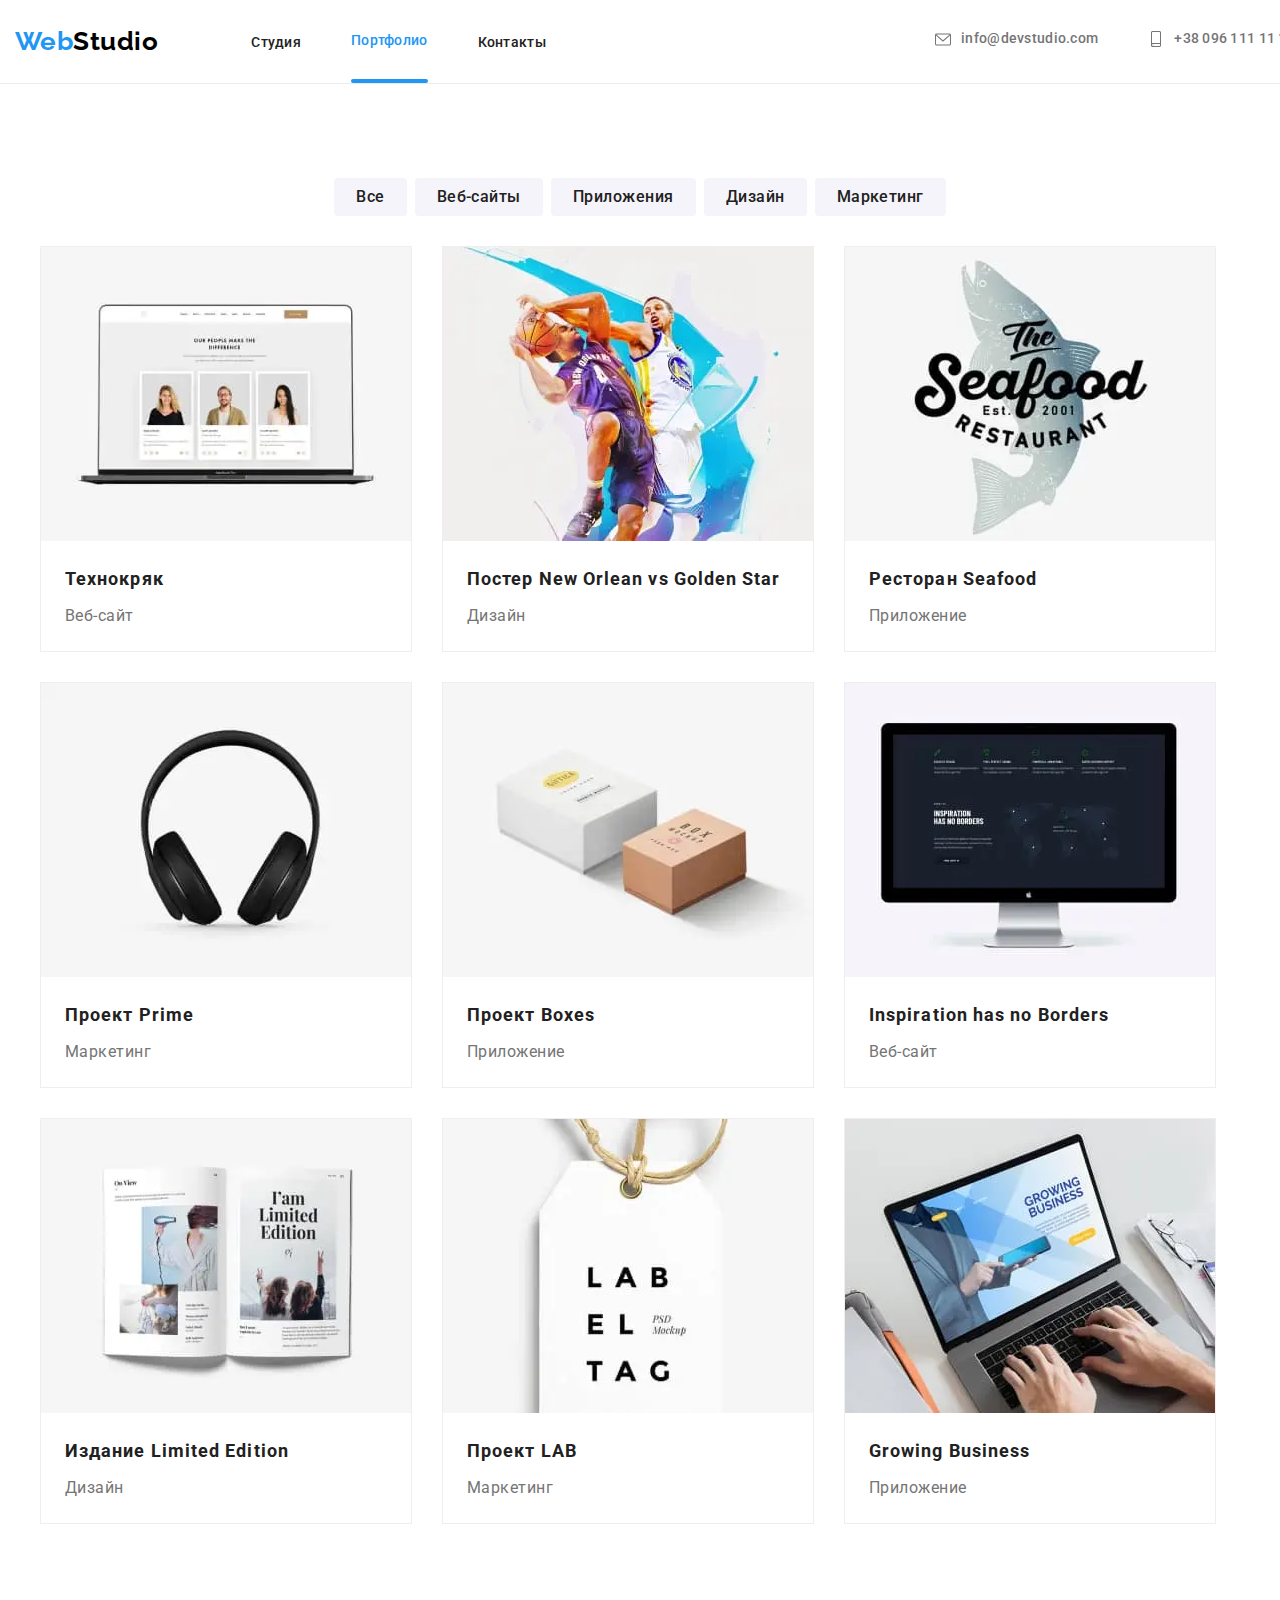
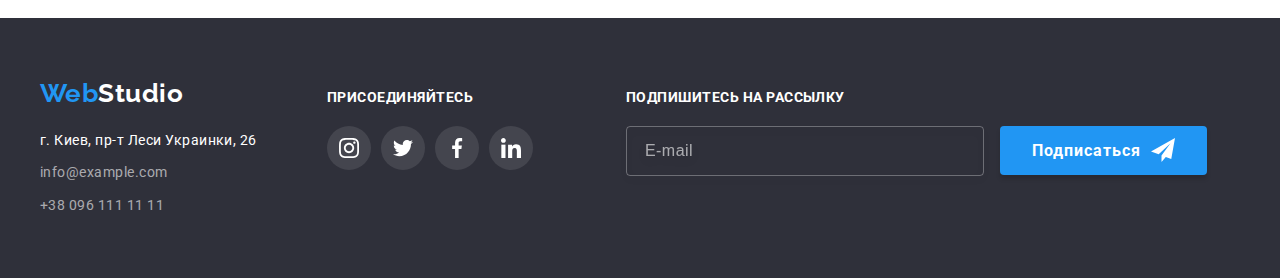
==== commit d4b22dd6: "fixed stron" ====
--- a/portfolio.html
+++ b/portfolio.html
@@ -14,7 +14,7 @@
 </head>
 
 <body>
-    <header class="container"> <!-- Шапка сайта-->
+    <header class="container line"> <!-- Шапка сайта-->
         <div class="header-nav">
             <nav class="header-nav-link header">
                 <a href="./index.html" class="logo link"><span class="logo-word">Web</span>Studio</a>
@@ -50,7 +50,7 @@
             <div class="mobile-menu container" data-menu>
                 <div>
                     <div class="header">
-                        <a href="./index.html" class="logo link"><span class="logo-word">Web</span>Studio</a>
+                        <!-- <a href="./index.html" class="logo link"><span class="logo-word">Web</span>Studio</a> -->
                         <button type="button" class="mobile-close-btn" data-menu-close>
                             <svg class="mobile-close-icon">
                                 <use href="./image/icon/sprite.svg#icon-close-black"></use>
--- a/css/main.min.css
+++ b/css/main.min.css
@@ -1,2 +1,2 @@
-:root{--main-text-color: #212121;--secondary-text-color: #ffffff;--ouwer-text-color: #757575;--acent-color: #2196f3;--contener-color: #eeeeee;--logo-color-text: #000000;--buttons-port-color: #f5f4fa;--footer-text-color: rgba(255, 255, 255, 0.6);--background-footer-color: #2f303a;--background-section: #e5e5e5;--line-color: #ececec;--background-color: #ffffff;--icon-color: #afb1b8}html{box-sizing:border-box}body{margin:0;background-color:var(--background-color);color:var(--main-text-color);font-family:Roboto, sans-serif;font-style:normal;letter-spacing:0.03em}h1,h2,h3,h4,h5,h6,p{margin:0px}ul,ol{list-style:none;padding:0px;margin:0px}img{display:block;max-width:100%;height:auto}.link{text-decoration:none;font-style:normal}.container{width:100%;padding:0 15px;margin:0 auto}@media screen and (min-width: 480px){.container{width:480px}.hero-section .container{padding:0 60px}}@media screen and (min-width: 768px){.container{width:768px}}@media screen and (min-width: 1200px){.container{width:1200px}}.header-nav{border-bottom:1px solid var(--line-color)}.logo{color:var(--logo-color-text);font-family:Raleway;font-weight:700;font-size:24px;line-height:1.16}.logo-word{color:var(--acent-color)}@media screen and (max-width: 767px){.header{display:flex;align-items:center;justify-content:space-between;padding-top:16px;padding-bottom:16px}.site-nav{display:none}.kontakt-nav{display:none}.burger-btn,.mobile-close-btn{background-color:transparent;border:none;padding:0}.burger-icon,.mobile-close-icon{width:40px;height:36px}.burger-icon:hover,.mobile-close-icon:hover{fill:var(--acent-color)}.mobile-menu{display:block;position:absolute;width:100%;max-width:480px;height:100vh;max-height:100%;overflow:scroll;top:0;left:50%;transform:translateX(-50%);background-color:var(--secondary-text-color);transition:all 250ms cubic-bezier(0.4, 0, 0.2, 1)}.mobile-menu.is-open{visibility:hidden;opacity:0;pointer-events:none}.mobile-header-nav{margin-top:10px;padding-left:25px}.mobile-header-nav .site-nav{display:block}.mobile-header-nav .site-nav .item{margin-bottom:32px}.mobile-header-nav .site-nav .item:last-child{margin-bottom:0px}.mobile-header-nav .item{position:relative}.mobile-header-nav .link-nav{color:var(--main-text-color);font-weight:500;line-height:1.18;font-size:40px;letter-spacing:0.02em;transition:color 250ms cubic-bezier(0.4, 0, 0.2, 1)}.mobile-header-nav .link-nav:hover{color:var(--acent-color)}.mobile-header-nav .link-nav.current{color:var(--acent-color)}.mobile-kontakt-nav{display:block;margin-top:302px;padding-left:25px}.mobile-kontakt-nav .item{fill:var(--ouwer-text-color);margin-bottom:32px}.mobile-kontakt-nav .item:last-child{margin-bottom:0px}.mobile-kontakt-nav .tel-mail{display:inline-flex;align-items:center;color:var(--ouwer-text-color);font-weight:500;line-height:1.16;font-size:24px;letter-spacing:0.02em;transition:color 250ms cubic-bezier(0.4, 0, 0.2, 1),fill 250ms cubic-bezier(0.4, 0, 0.2, 1)}.mobile-kontakt-nav .tel{font-size:34px;line-height:1.18;color:var(--acent-color)}.mobile-social{display:flex;margin-top:64px;padding-bottom:48px;padding-left:25px}.mobile-social .item{margin-right:10px;padding-right:10px;border-right:1px solid rgba(153,101,101,0.2)}.mobile-social .item:last-child{margin-right:0px;padding-right:0px;border-right:0px}.mobile-social-link{font-weight:500;font-size:18px;line-height:1.22;letter-spacing:0.02em;color:var(--acent-color)}}@media screen and (min-width: 768px){.burger-btn{display:none}.mobile-menu{display:none}.header{padding-top:26px;padding-bottom:26px}.header-nav-link,.site-nav,.header-nav{display:flex;align-items:center}.site-nav{margin-left:88px}.site-nav .item{margin-right:50px}.site-nav .item:last-child{margin-right:0px}.link-nav{color:var(--main-text-color);font-weight:500;line-height:1.14;font-size:14px;letter-spacing:0.02em;transition:color 250ms cubic-bezier(0.4, 0, 0.2, 1)}.link-nav:hover,.link-nav:focus{color:var(--acent-color)}.link-nav.current{color:var(--acent-color)}.link-nav.current::after{position:relative;content:"";display:block;bottom:-29px;left:0;height:4px;border-radius:2px;background-color:var(--acent-color)}.kontakt-nav{display:block;margin-left:84px}.kontakt-nav .item{fill:var(--ouwer-text-color);margin-bottom:10px}.kontakt-nav .item:last-child{margin-bottom:0px}.tel-mail{display:inline-flex;align-items:center;color:var(--ouwer-text-color);font-weight:500;line-height:1.16;font-size:12px;letter-spacing:0.02em;transition:color 250ms cubic-bezier(0.4, 0, 0.2, 1),fill 250ms cubic-bezier(0.4, 0, 0.2, 1)}.tel-mail:hover,.tel-mail:focus{color:var(--acent-color);fill:var(--acent-color)}.tel-icon{margin-right:8px}}@media screen and (min-width: 1200px){.header-nav{display:flex;align-items:center;height:80px}.header-portfolio{display:flex;align-items:center;height:80px}.logo{color:var(--logo-color-text);font-family:Raleway;font-weight:700;font-size:26px;line-height:1.19}.logo-word{color:var(--acent-color)}}@media screen and (min-width: 1200px){.site-nav{display:flex;margin-left:93px}.site-nav .item{margin-right:50px}.site-nav .item:last-child{margin-right:0px}.item{position:relative}.link-nav{color:var(--main-text-color);font-weight:500;line-height:1.14;font-size:14px;letter-spacing:0.02em;transition:color 250ms cubic-bezier(0.4, 0, 0.2, 1)}.link-nav:hover,.link-nav:focus{color:var(--acent-color)}.link-nav.current{color:var(--acent-color)}.link-nav.current::after{position:relative;content:"";display:block;bottom:-30px;left:0;height:4px;border-radius:2px;background-color:var(--acent-color)}}@media screen and (min-width: 1200px){.kontakt-nav{display:flex;margin-left:auto;align-items:center}.kontakt-nav .item{fill:var(--ouwer-text-color);margin-right:50px}.kontakt-nav .item:last-child{margin-right:0px}.tel-mail{display:inline-flex;align-items:center;color:var(--ouwer-text-color);font-weight:500;line-height:1.14;font-size:14px;letter-spacing:0.02em;transition:color 250ms cubic-bezier(0.4, 0, 0.2, 1),fill 250ms cubic-bezier(0.4, 0, 0.2, 1)}.tel-mail:hover,.tel-mail:focus{color:var(--acent-color);fill:var(--acent-color)}.tel-icon{margin-right:10px}}@media screen and (max-width: 767px){.hero-section{max-width:480px;height:400px;margin-left:auto;margin-right:auto;text-align:center;background-image:linear-gradient(rgba(47,48,58,0.4), rgba(47,48,58,0.4)),url(../image/index/mobile-hero-img1x.jpg);background-color:var(--background-hero-img);background-repeat:no-repeat;background-position:center;background-size:cover}}@media screen and (max-width: 767px) and (min-device-pixel-ratio: 2), screen and (max-width: 767px) and (min-resolution: 192dpi), screen and (max-width: 767px) and (min-resolution: 2dppx){.hero-section{background-image:url(../image/index/hero-img@2x.jpg)}}@media screen and (max-width: 767px){.hero{padding-top:118px;padding-bottom:118px}.hero-button{min-width:200px;display:inline-block;border:0px;padding:10px 32px;border-radius:4px;box-shadow:0px 4px 4px rgba(0,0,0,0.15);color:var(--background-color);background-color:var(--acent-color);cursor:pointer;font-family:Roboto;font-weight:700;font-size:16px;line-height:1.87;letter-spacing:0.06em}.hero-title{margin-bottom:30px;color:var(--secondary-text-color);font-weight:900;font-size:26px;line-height:1.62;letter-spacing:0.06em;text-transform:uppercase}}@media screen and (min-width: 768px){.hero-section{max-width:768px;height:400px;margin-left:auto;margin-right:auto;text-align:center;background-image:linear-gradient(rgba(47,48,58,0.4), rgba(47,48,58,0.4)),url(../image/index/tablet-hero-img.jpg);background-color:var(--background-hero-img);background-repeat:no-repeat;background-position:center;background-size:cover}}@media screen and (min-width: 768px) and (min-device-pixel-ratio: 2), screen and (min-width: 768px) and (min-resolution: 192dpi), screen and (min-width: 768px) and (min-resolution: 2dppx){.hero-section{background-image:url(../image/index/hero-img@2x.jpg)}}@media screen and (min-width: 768px){.hero{padding-top:118px;padding-bottom:118px}.hero-button{min-width:200px;display:inline-block;border:0px;padding:10px 32px;border-radius:4px;box-shadow:0px 4px 4px rgba(0,0,0,0.15);color:var(--background-color);background-color:var(--acent-color);cursor:pointer;font-family:Roboto;font-weight:700;font-size:16px;line-height:1.87;letter-spacing:0.06em}.hero-title{margin-bottom:30px;color:var(--secondary-text-color);font-weight:900;font-size:26px;line-height:1.62;letter-spacing:0.06em;text-transform:uppercase}}.backdrop{position:fixed;top:0px;left:0px;width:100%;height:100%;background:rgba(0,0,0,0.5);transition:all 250ms cubic-bezier(0.4, 0, 0.2, 1)}.backdrop.is-hidden{visibility:hidden;opacity:0;pointer-events:none}.modal{position:absolute;top:50%;left:50%;transform:translate(-50%, -50%);width:95%;max-width:450px;height:95%;max-height:609px;overflow:scroll;border-radius:4px;background:var(--background-color);box-shadow:0px 1px 3px rgba(0,0,0,0.12),0px 1px 1px rgba(0,0,0,0.14),0px 2px 1px rgba(0,0,0,0.2);padding:40px}.modal-close{position:absolute;display:flex;justify-content:center;align-items:center;top:8px;right:8px;width:30px;height:30px;background:transparent;border:1px solid rgba(0,0,0,0.1);border-radius:50%;cursor:pointer}.modal-icon{align-items:center;width:17px;height:17px}.modal-icon:focus{fill:var(--acent-color)}.title-modal{font-size:20px;line-height:1.5;text-align:center;font-weight:bold;margin-bottom:12px}.modal-form{display:flex;flex-direction:column}.modal-form-label{font-weight:normal;font-size:12px;line-height:1.16;margin-top:10px;letter-spacing:0.01em;color:var(--ouwer-text-color)}.modal-form-input-icon{display:block;position:relative;margin-top:4px}.modal-form-input{display:block;width:100%;height:40px;padding-left:42px;border:1px solid rgba(33,33,33,0.2);border-radius:4px;transition:border-color 250ms cubic-bezier(0.4, 0, 0.2, 1)}.modal-form-input:focus{outline:none;border-color:var(--acent-color)}.modal-form-input:focus+.modal-form-icon{fill:var(--acent-color)}.modal-form-icon{position:absolute;top:50%;left:12px;transform:translateY(-50%);align-items:center;width:18px;height:18px;fill:var(--main-text-color) transition fill 250ms cubic-bezier(0.4, 0, 0.2, 1)}.modal-form-comment{font-style:normal;font-weight:normal;font-size:12px;line-height:1.16;letter-spacing:0.01em;margin-top:4px;height:120px;border:1px solid rgba(33,33,33,0.2);border-radius:4px;transition:border-color 250ms cubic-bezier(0.4, 0, 0.2, 1);resize:none;padding:12px 16px}.modal-form-comment::placeholder{font-style:normal;font-weight:normal;font-size:12px;line-height:1.16;letter-spacing:0.01em;color:rgba(117,117,117,0.5)}.modal-form-comment:focus{outline:none;border-color:var(--acent-color)}.modal-form-policy{display:flex;align-items:center;flex-wrap:wrap;margin-top:20px;font-style:normal;font-weight:normal;font-size:12px;line-height:1.17;letter-spacing:0.03em;color:var(--ouwer-text-color)}.modal-form-policy::before{content:"";display:inline-block;width:16px;height:15px;margin-right:9px;background-image:url(../image/icon/icon-check-0.svg)}.policy-link{color:var(--acent-color);margin-left:5px}.modal-form-checkbox:checked+.modal-form-policy::before{background-image:url(../image/icon/icon-check.svg)}.modal-btn{align-self:center;margin-top:30px}@media screen and (max-width: 767px){.features{padding-top:60px}.features-list{display:flex;flex-wrap:wrap}.features-item{width:100%;margin-bottom:30px}.features-item:last-child{margin-bottom:0px}.title-hide{position:absolute;width:1px;height:1px;margin:-1px;padding:0;overflow:hidden;border:0;clip:rect(0 0 0 0)}.features-title{margin-top:0px;margin-bottom:10px;text-align:center;font-weight:700;font-size:14px;line-height:1.14;text-transform:uppercase}.features-title::before{content:"";display:block;width:100%;height:120px;margin-bottom:30px;border-radius:4px;background-color:var(--buttons-port-color);background-repeat:no-repeat;background-position:center}.icon-antenna::before{background-image:url(../image/icon/antenna-1.png)}.icon-clock::before{background-image:url(../image/icon/clock-1.png)}.icon-diagram::before{background-image:url(../image/icon/diagram-1.png)}.icon-astronaut::before{background-image:url(../image/icon/astronaut-1.png)}.features-text{margin-top:0px;margin-bottom:0px;color:var(--ouwer-text-color);font-weight:400;font-size:14px;line-height:1.71}}@media screen and (min-width: 768px){.features{padding-top:60px;padding-bottom:60px}.features-list{display:flex;flex-wrap:wrap;margin:-15px}.features-item{width:354px;margin:15px}.title-hide{position:absolute;width:1px;height:1px;margin:-1px;padding:0;overflow:hidden;border:0;clip:rect(0 0 0 0)}.features-title{margin-top:0px;margin-bottom:10px;font-weight:700;font-size:14px;line-height:1.14;text-transform:uppercase}.features-title::before{content:"";display:block;width:100%;height:120px;margin-bottom:30px;border-radius:4px;background-color:var(--buttons-port-color);background-repeat:no-repeat;background-position:center}.icon-antenna::before{background-image:url(../image/icon/antenna-1.png)}.icon-clock::before{background-image:url(../image/icon/clock-1.png)}.icon-diagram::before{background-image:url(../image/icon/diagram-1.png)}.icon-astronaut::before{background-image:url(../image/icon/astronaut-1.png)}.features-text{margin-top:0px;margin-bottom:0px;color:var(--ouwer-text-color);font-weight:400;font-size:14px;line-height:1.71}}@media screen and (max-width: 1199px){.work{display:none}}@media screen and (min-width: 1200px){.work{padding-top:94px;padding-bottom:94px}.work-list{display:flex}.work-list .work-img{margin-right:30px}.section-title-work{margin-top:0px;margin-bottom:50px;font-weight:700;font-size:36px;line-height:1.16;text-align:center}.work-card-overlay{position:relative}.work-overlay-text{position:absolute;bottom:0px;left:0px;max-width:100%;height:70px;background:rgba(47,48,58,0.8);color:var(--secondary-text-color);font-weight:700;font-size:14px;line-height:1.14;text-align:center;text-transform:uppercase}.work-desktop{padding:27px 82px 27px 83px}.work-mob{padding:27px 85px 27px 86px}.work-design{padding:27px 90px 27px 91px}}@media screen and (max-width: 767px){.team-section{background-color:var(--buttons-port-color)}.section-title-team{margin-top:0px;margin-bottom:30px;font-weight:700;font-size:28px;line-height:1.17;text-align:center}.card-team{background-color:var(--background-color);width:100%;margin-bottom:30px;box-shadow:0px 1px 3px rgba(0,0,0,0.12),0px 1px 1px rgba(0,0,0,0.14),0px 2px 1px rgba(0,0,0,0.2);border-radius:0px 0px 4px 4px}.card-team:last-child{margin-bottom:0px}.team{padding-top:60px;padding-bottom:60px}.team-name{margin-top:30px;margin-bottom:0px;font-weight:500;font-size:16px;line-height:1.18;text-align:center}.team-work{margin-top:10px;margin-bottom:16px;color:var(--ouwer-text-color);font-weight:400;font-size:16px;line-height:1.18;text-align:center}.social{display:flex;justify-content:center;width:206px;margin-left:auto;margin-right:auto;padding-bottom:24px}.social-link{display:flex;justify-content:center;align-items:center;width:44px;height:44px;border-radius:50%;cursor:pointer;fill:var(--icon-color);transition:fill 250ms cubic-bezier(0.4, 0, 0.2, 1),background-color 250ms cubic-bezier(0.4, 0, 0.2, 1)}.social-link:last-child{margin-right:0px}.social-link:hover,.social-link:focus{background-color:var(--acent-color);fill:var(--secondary-text-color)}.social-item{display:flex;width:44px;height:44px;border-radius:50%;margin-right:10px}.social-icon{align-items:center;width:20px;height:20px}}@media screen and (min-width: 768px){.team-section{background-color:var(--buttons-port-color)}.section-title-team{margin-top:0px;margin-bottom:30px;font-weight:700;font-size:28px;line-height:1.17;text-align:center}.team-cards{display:flex;flex-wrap:wrap;margin:-15px}.card-team{background-color:var(--background-color);width:354px;margin:15px;box-shadow:0px 1px 3px rgba(0,0,0,0.12),0px 1px 1px rgba(0,0,0,0.14),0px 2px 1px rgba(0,0,0,0.2);border-radius:0px 0px 4px 4px}.team{padding-top:60px;padding-bottom:60px}.team-name{margin-top:30px;margin-bottom:0px;font-weight:500;font-size:16px;line-height:1.18;text-align:center}.team-work{margin-top:10px;margin-bottom:16px;color:var(--ouwer-text-color);font-weight:400;font-size:16px;line-height:1.18;text-align:center}.social{display:flex;justify-content:center;width:206px;margin-left:auto;margin-right:auto;padding-bottom:24px}.social-link{display:flex;justify-content:center;align-items:center;width:44px;height:44px;border-radius:50%;cursor:pointer;fill:var(--icon-color);transition:fill 250ms cubic-bezier(0.4, 0, 0.2, 1),background-color 250ms cubic-bezier(0.4, 0, 0.2, 1)}.social-link:last-child{margin-right:0px}.social-link:hover,.social-link:focus{background-color:var(--acent-color);fill:var(--secondary-text-color)}.social-item{display:flex;width:44px;height:44px;border-radius:50%;margin-right:10px}.social-icon{align-items:center;width:20px;height:20px}}@media screen and (max-width: 767px){.client-section{padding-top:60px;padding-bottom:60px}.client-title{margin-top:0px;margin-bottom:30px;font-weight:700;font-size:28px;line-height:1.18;text-align:center}.client-list{display:flex;flex-wrap:wrap;margin:-15px}.client-item{width:210px;height:90px;margin:15px}.client-link{display:flex;justify-content:center;align-items:center;width:100%;height:100%;cursor:pointer;border:1px solid var(--icon-color);fill:var(--icon-color);border-radius:4px;transition:fill 250ms cubic-bezier(0.4, 0, 0.2, 1),border 250ms cubic-bezier(0.4, 0, 0.2, 1)}.client-link:hover,.client-link:focus{fill:var(--acent-color);border:1px solid var(--acent-color)}.client-icon{display:flex;justify-content:center}.logo-1{width:44.27px;height:49.23px}.logo-2{width:40px;height:52px}.logo-3{width:41px;height:42.6px}.logo-4{width:79.66px;height:42.02px}.logo-5{width:59px;height:47px}.logo-6{width:88.48px;height:45.44px}}@media screen and (min-width: 768px){.client-section{padding-top:60px;padding-bottom:60px}.client-title{margin-top:0px;margin-bottom:30px;font-weight:700;font-size:28px;line-height:1.18;text-align:center}.client-list{display:flex;flex-wrap:wrap;margin:-15px}.client-item{width:226px;height:90px;margin:15px}.client-link{display:flex;justify-content:center;align-items:center;width:100%;height:100%;cursor:pointer;border:1px solid var(--icon-color);fill:var(--icon-color);border-radius:4px;transition:fill 250ms cubic-bezier(0.4, 0, 0.2, 1),border 250ms cubic-bezier(0.4, 0, 0.2, 1)}.client-link:hover,.client-link:focus{fill:var(--acent-color);border:1px solid var(--acent-color)}.client-icon{display:flex;justify-content:center}.logo-1{width:44.27px;height:49.23px}.logo-2{width:40px;height:52px}.logo-3{width:41px;height:42.6px}.logo-4{width:79.66px;height:42.02px}.logo-5{width:59px;height:47px}.logo-6{width:88.48px;height:45.44px}}@media screen and (max-width: 767px){.portfolio-filters{display:flex;flex-wrap:wrap;padding-bottom:40px}.portfolio-button:not(:last-child){margin-right:8px;padding-bottom:15px}.button{display:inline-block;color:var(--main-text-color);background-color:var(--buttons-port-color);font-family:Roboto;font-weight:500;font-size:16px;line-height:1.62;letter-spacing:0.03em;text-align:center;border:0px;border-radius:4px;padding:6px 22px;transition:color 250ms cubic-bezier(0.4, 0, 0.2, 1),background-color 250ms cubic-bezier(0.4, 0, 0.2, 1),box-shadow 250ms cubic-bezier(0.4, 0, 0.2, 1)}.button:hover,.button:focus{color:var(--background-color);background-color:var(--acent-color);cursor:pointer;box-shadow:0px 3px 1px rgba(0,0,0,0.1),0px 1px 2px rgba(0,0,0,0.08),0px 2px 2px rgba(0,0,0,0.12)}.button:active{color:var(--background-color);background-color:var(--acent-color)}}@media screen and (min-width: 768px){.portfolio-filters{display:flex;justify-content:center;padding-bottom:30px}.portfolio-button:not(:last-child){margin-right:8px}.button{display:inline-block;color:var(--main-text-color);background-color:var(--buttons-port-color);font-family:Roboto;font-weight:500;font-size:16px;line-height:1.62;letter-spacing:0.03em;text-align:center;border:0px;border-radius:4px;padding:6px 22px;transition:color 250ms cubic-bezier(0.4, 0, 0.2, 1),background-color 250ms cubic-bezier(0.4, 0, 0.2, 1),box-shadow 250ms cubic-bezier(0.4, 0, 0.2, 1)}.button:hover,.button:focus{color:var(--background-color);background-color:var(--acent-color);cursor:pointer;box-shadow:0px 3px 1px rgba(0,0,0,0.1),0px 1px 2px rgba(0,0,0,0.08),0px 2px 2px rgba(0,0,0,0.12)}.button:active{color:var(--background-color);background-color:var(--acent-color)}}@media screen and (max-width: 767px){.portfolio-section{padding-top:60px;padding-bottom:60px}.project{max-width:450px;border:1px solid var(--contener-color);margin-bottom:30px}.project:last-child{margin-bottom:0px}.project-card-link{display:block;transition:box-shadow 250ms cubic-bezier(0.4, 0, 0.2, 1)}.project-card-link:hover,.project-card-link:focus{box-shadow:0px 1px 1px rgba(0,0,0,0.12),0px 4px 4px rgba(0,0,0,0.06),1px 4px 6px rgba(197,156,156,0.16)}.project-card-link:hover .overlay-text-conteiner,.project-card-link:focus .overlay-text-conteiner{transform:translateY(0)}.card-text{padding:20px 24px}.project-title{margin-bottom:4px;color:var(--main-text-color);font-weight:700;font-size:18px;line-height:2;letter-spacing:0.06em}.project-name{margin-top:0px;color:var(--ouwer-text-color);font-weight:400;font-size:16px;line-height:1.87}.portfolio-card-overlay{position:relative;overflow:hidden}.overlay-text-conteiner{position:absolute;top:0px;left:0px;width:100%;height:100%;background:rgba(33,150,243,0.9);color:var(--secondary-text-color);transform:translateY(100%);transition:transform 250ms cubic-bezier(0.4, 0, 0.2, 1)}.overlay-text{padding:63px 24px;font-style:normal;font-weight:normal;font-size:18px;line-height:1.56}}@media screen and (min-width: 768px){.portfolio-section{padding-top:60px;padding-bottom:60px}.project-card{display:flex;flex-wrap:wrap;margin:-15px}.project{width:354px;border:1px solid var(--contener-color);margin:15px}.project-card-link{display:block;transition:box-shadow 250ms cubic-bezier(0.4, 0, 0.2, 1)}.project-card-link:hover,.project-card-link:focus{box-shadow:0px 1px 1px rgba(0,0,0,0.12),0px 4px 4px rgba(0,0,0,0.06),1px 4px 6px rgba(197,156,156,0.16)}.project-card-link:hover .overlay-text-conteiner,.project-card-link:focus .overlay-text-conteiner{transform:translateY(0)}.card-text{padding:20px 24px}.project-title{margin-bottom:4px;color:var(--main-text-color);font-weight:700;font-size:18px;line-height:2;letter-spacing:0.06em}.project-name{margin-top:0px;color:var(--ouwer-text-color);font-weight:400;font-size:16px;line-height:1.87}.portfolio-card-overlay{position:relative;overflow:hidden}.overlay-text-conteiner{position:absolute;top:0px;left:0px;width:100%;height:100%;background:rgba(33,150,243,0.9);color:var(--secondary-text-color);transform:translateY(100%);transition:transform 250ms cubic-bezier(0.4, 0, 0.2, 1)}.overlay-text{padding:63px 24px;font-style:normal;font-weight:normal;font-size:18px;line-height:1.56}}@media screen and (max-width: 767px){.footer-background{background-color:var(--background-footer-color)}.footer{padding-top:60px;padding-bottom:60px}.footer-flex{display:flex;align-items:center;flex-direction:column}.footer-nav{margin-bottom:60px;text-align:center}.logo-footer{display:inline-block;margin-bottom:20px;color:var(--secondary-text-color);font-family:Raleway;font-weight:700;font-size:24px;line-height:1.17}.tel-mail-footer{display:inline-block;margin-bottom:9px;color:var(--footer-text-color);font-weight:400;font-size:14px;line-height:1.71}.tel{margin-bottom:0px}.footer-map{display:inline-block;margin-bottom:9px;color:var(--secondary-text-color);font-weight:400;font-size:14px;line-height:1.71}.container-social-link{display:inline-block;text-align:center}.footer-social{display:flex;justify-content:center;width:206px;margin-left:auto;margin-right:auto;margin-bottom:60px}.footer-social-link{display:flex;justify-content:center;align-items:center;width:44px;height:44px;border-radius:50%;cursor:pointer;fill:var(--secondary-text-color);background:rgba(255,255,255,0.1);transition:fill 250ms cubic-bezier(0.4, 0, 0.2, 1),background-color 250ms cubic-bezier(0.4, 0, 0.2, 1)}.footer-social-link:hover,.footer-social-link:focus{background-color:var(--acent-color);fill:var(--secondary-text-color)}.footer-social-item{display:flex;width:44px;height:44px;border-radius:50%;margin-right:10px}.footer-social-item:last-child{margin-right:0px}.footer-social-icon{align-items:center;width:20px;height:20px}.form-footer{width:100%;text-align:center}.footer-title{margin-top:0px;margin-bottom:20px;color:var(--secondary-text-color);font-weight:700;font-size:14px;line-height:1.14;text-transform:uppercase}.footer-input{width:100%;height:50px;border:1px solid rgba(255,255,255,0.3);box-sizing:border-box;filter:drop-shadow(0px 4px 4px rgba(0,0,0,0.15));border-radius:4px;background:inherit;color:var(--secondary-text-color)}.footer-input::placeholder{font-weight:normal;font-size:16px;line-height:1.25;padding-left:16px;display:flex;align-items:center;letter-spacing:0.03em;color:rgba(255,255,255,0.6)}.footer-btn{display:inline-flex;margin-top:20px;align-items:center}.footer-btn-icon{margin-left:10px;width:24px;height:24px}}@media screen and (min-width: 768px){.footer-background{background-color:var(--background-footer-color)}.footer{padding-top:60px;padding-bottom:60px}.footer-flex{display:flex;justify-content:center;flex-wrap:wrap}.footer-nav{margin-bottom:60px;margin-right:165px;text-align:center}.logo-footer{display:inline-block;margin-bottom:20px;color:var(--secondary-text-color);font-family:Raleway;font-weight:700;font-size:24px;line-height:1.17}.tel-mail-footer{display:inline-block;margin-bottom:9px;color:var(--footer-text-color);font-weight:400;font-size:14px;line-height:1.71}.tel{margin-bottom:0px}.footer-map{display:inline-block;margin-bottom:9px;color:var(--secondary-text-color);font-weight:400;font-size:14px;line-height:1.71}.container-social-link{display:inline-block;text-align:center}.footer-social{display:flex;justify-content:center;width:206px;margin-left:auto;margin-right:auto;margin-bottom:60px}.footer-social-link{display:flex;justify-content:center;align-items:center;width:44px;height:44px;border-radius:50%;cursor:pointer;fill:var(--secondary-text-color);background:rgba(255,255,255,0.1);transition:fill 250ms cubic-bezier(0.4, 0, 0.2, 1),background-color 250ms cubic-bezier(0.4, 0, 0.2, 1)}.footer-social-link:hover,.footer-social-link:focus{background-color:var(--acent-color);fill:var(--secondary-text-color)}.footer-social-item{display:flex;width:44px;height:44px;border-radius:50%;margin-right:10px}.footer-social-item:last-child{margin-right:0px}.footer-social-icon{align-items:center;width:20px;height:20px}.form-footer{width:450px;text-align:center}.footer-title{margin-top:0px;margin-bottom:20px;color:var(--secondary-text-color);font-weight:700;font-size:14px;line-height:1.14;text-transform:uppercase}.footer-input{width:100%;height:50px;border:1px solid rgba(255,255,255,0.3);box-sizing:border-box;filter:drop-shadow(0px 4px 4px rgba(0,0,0,0.15));border-radius:4px;background:inherit;color:var(--secondary-text-color)}.footer-input::placeholder{font-weight:normal;font-size:16px;line-height:1.25;padding-left:16px;display:flex;align-items:center;letter-spacing:0.03em;color:rgba(255,255,255,0.6)}.footer-btn{display:inline-flex;margin-top:20px;align-items:center}.footer-btn-icon{margin-left:10px;width:24px;height:24px}}
+:root{--main-text-color: #212121;--secondary-text-color: #ffffff;--ouwer-text-color: #757575;--acent-color: #2196f3;--contener-color: #eeeeee;--logo-color-text: #000000;--buttons-port-color: #f5f4fa;--footer-text-color: rgba(255, 255, 255, 0.6);--background-footer-color: #2f303a;--background-section: #e5e5e5;--line-color: #ececec;--background-color: #ffffff;--icon-color: #afb1b8}html{box-sizing:border-box}body{margin:0;background-color:var(--background-color);color:var(--main-text-color);font-family:Roboto, sans-serif;font-style:normal;letter-spacing:0.03em}h1,h2,h3,h4,h5,h6,p{margin:0px}ul,ol{list-style:none;padding:0px;margin:0px}img{display:block;max-width:100%;height:auto}.link{text-decoration:none;font-style:normal}.container{width:100%;padding:0 15px;margin:0 auto}@media screen and (min-width: 480px){.container{width:480px}.hero-section .container{padding:0 60px}}@media screen and (min-width: 768px){.container{width:768px}}@media screen and (min-width: 1200px){.container{width:1200px}}.line{width:100%;border-bottom:1px solid var(--line-color)}.logo{color:var(--logo-color-text);font-family:Raleway;font-weight:700;font-size:24px;line-height:1.16}.logo-word{color:var(--acent-color)}@media screen and (max-width: 767px){.header{display:flex;align-items:center;justify-content:space-between;padding-top:16px;padding-bottom:16px}.site-nav{display:none}.kontakt-nav{display:none}.burger-btn,.mobile-close-btn{background-color:transparent;border:none;padding:0}.burger-icon,.mobile-close-icon{width:40px;height:36px}.burger-icon:hover,.mobile-close-icon:hover{fill:var(--acent-color)}.mobile-close-icon{position:absolute;top:8px;right:8px}.mobile-menu{display:block;position:absolute;width:100%;max-width:480px;height:100vh;max-height:100%;overflow:scroll;top:0;left:50%;transform:translateX(-50%);background-color:var(--secondary-text-color);z-index:1;transition:all 250ms cubic-bezier(0.4, 0, 0.2, 1)}.mobile-menu.is-open{visibility:hidden;opacity:0;pointer-events:none}.mobile-header-nav{margin-top:10px;padding-left:25px}.mobile-header-nav .site-nav{display:block}.mobile-header-nav .site-nav .item{margin-bottom:32px}.mobile-header-nav .site-nav .item:last-child{margin-bottom:0px}.mobile-header-nav .item{position:relative}.mobile-header-nav .link-nav{color:var(--main-text-color);font-weight:500;line-height:1.18;font-size:40px;letter-spacing:0.02em;transition:color 250ms cubic-bezier(0.4, 0, 0.2, 1)}.mobile-header-nav .link-nav:hover{color:var(--acent-color)}.mobile-header-nav .link-nav.current{color:var(--acent-color)}.mobile-kontakt-nav{display:block;margin-top:302px;padding-left:25px}.mobile-kontakt-nav .item{fill:var(--ouwer-text-color);margin-bottom:32px}.mobile-kontakt-nav .item:last-child{margin-bottom:0px}.mobile-kontakt-nav .tel-mail{display:inline-flex;align-items:center;color:var(--ouwer-text-color);font-weight:500;line-height:1.16;font-size:24px;letter-spacing:0.02em;transition:color 250ms cubic-bezier(0.4, 0, 0.2, 1),fill 250ms cubic-bezier(0.4, 0, 0.2, 1)}.mobile-kontakt-nav .tel{font-size:34px;line-height:1.18;color:var(--acent-color)}.mobile-social{display:flex;margin-top:64px;padding-bottom:48px;padding-left:25px}.mobile-social .item{margin-right:10px;padding-right:10px;border-right:1px solid rgba(153,101,101,0.2)}.mobile-social .item:last-child{margin-right:0px;padding-right:0px;border-right:0px}.mobile-social-link{font-weight:500;font-size:18px;line-height:1.22;letter-spacing:0.02em;color:var(--acent-color)}}@media screen and (min-width: 768px){.burger-btn{display:none}.mobile-menu{display:none}.header{padding-top:26px;padding-bottom:26px}.header-nav-link,.site-nav,.header-nav{display:flex;align-items:center}.site-nav{margin-left:88px}.site-nav .item{margin-right:50px}.site-nav .item:last-child{margin-right:0px}.link-nav{color:var(--main-text-color);font-weight:500;line-height:1.14;font-size:14px;letter-spacing:0.02em;transition:color 250ms cubic-bezier(0.4, 0, 0.2, 1)}.link-nav:hover,.link-nav:focus{color:var(--acent-color)}.link-nav.current{color:var(--acent-color)}.link-nav.current::after{position:relative;content:"";display:block;bottom:-29px;left:0;height:4px;border-radius:2px;background-color:var(--acent-color)}.kontakt-nav{display:block;margin-left:84px}.kontakt-nav .item{fill:var(--ouwer-text-color);margin-bottom:10px}.kontakt-nav .item:last-child{margin-bottom:0px}.tel-mail{display:inline-flex;align-items:center;color:var(--ouwer-text-color);font-weight:500;line-height:1.16;font-size:12px;letter-spacing:0.02em;transition:color 250ms cubic-bezier(0.4, 0, 0.2, 1),fill 250ms cubic-bezier(0.4, 0, 0.2, 1)}.tel-mail:hover,.tel-mail:focus{color:var(--acent-color);fill:var(--acent-color)}.tel-icon{margin-right:8px}}@media screen and (min-width: 1200px){.header-nav{justify-content:space-between}.logo{font-size:26px;line-height:1.19}.site-nav{margin-left:93px}.kontakt-nav .item{margin-bottom:0px}.link-nav.current::after{bottom:-31px}}@media screen and (min-width: 1200px){.site-nav{display:flex;margin-left:93px}.site-nav .item{margin-right:50px}.site-nav .item:last-child{margin-right:0px}.item{position:relative}.link-nav{color:var(--main-text-color);font-weight:500;line-height:1.14;font-size:14px;letter-spacing:0.02em;transition:color 250ms cubic-bezier(0.4, 0, 0.2, 1)}.link-nav:hover,.link-nav:focus{color:var(--acent-color)}.link-nav.current{color:var(--acent-color)}.link-nav.current::after{position:relative;content:"";display:block;bottom:-30px;left:0;height:4px;border-radius:2px;background-color:var(--acent-color)}}@media screen and (min-width: 1200px){.kontakt-nav{display:flex;margin-left:auto;align-items:center}.kontakt-nav .item{fill:var(--ouwer-text-color);margin-right:50px}.kontakt-nav .item:last-child{margin-right:0px}.tel-mail{display:inline-flex;align-items:center;color:var(--ouwer-text-color);font-weight:500;line-height:1.14;font-size:14px;letter-spacing:0.02em;transition:color 250ms cubic-bezier(0.4, 0, 0.2, 1),fill 250ms cubic-bezier(0.4, 0, 0.2, 1)}.tel-mail:hover,.tel-mail:focus{color:var(--acent-color);fill:var(--acent-color)}.tel-icon{margin-right:10px}}@media screen and (max-width: 767px){.hero-section{max-width:480px;height:400px;margin-left:auto;margin-right:auto;text-align:center;background-image:linear-gradient(rgba(47,48,58,0.4), rgba(47,48,58,0.4)),url(../image/index/mobile-hero-img1x.jpg);background-color:var(--background-hero-img);background-repeat:no-repeat;background-position:center;background-size:cover}}@media screen and (max-width: 767px) and (min-device-pixel-ratio: 2), screen and (max-width: 767px) and (min-resolution: 192dpi), screen and (max-width: 767px) and (min-resolution: 2dppx){.hero-section{background-image:url(../image/index/hero-img@2x.jpg)}}@media screen and (max-width: 767px){.hero{padding-top:118px;padding-bottom:118px}.hero-button{min-width:200px;display:inline-block;border:0px;padding:10px 32px;border-radius:4px;box-shadow:0px 4px 4px rgba(0,0,0,0.15);color:var(--background-color);background-color:var(--acent-color);cursor:pointer;font-family:Roboto;font-weight:700;font-size:16px;line-height:1.87;letter-spacing:0.06em}.hero-title{margin-bottom:30px;color:var(--secondary-text-color);font-weight:900;font-size:26px;line-height:1.62;letter-spacing:0.06em;text-transform:uppercase}}@media screen and (min-width: 768px){.hero-section{max-width:768px;height:400px;margin-left:auto;margin-right:auto;text-align:center;background-image:linear-gradient(rgba(47,48,58,0.4), rgba(47,48,58,0.4)),url(../image/index/tablet-hero-img.jpg);background-color:var(--background-hero-img);background-repeat:no-repeat;background-position:center;background-size:cover}}@media screen and (min-width: 768px) and (min-device-pixel-ratio: 2), screen and (min-width: 768px) and (min-resolution: 192dpi), screen and (min-width: 768px) and (min-resolution: 2dppx){.hero-section{background-image:url(../image/index/hero-img@2x.jpg)}}@media screen and (min-width: 768px){.hero{padding-top:118px;padding-bottom:118px}.hero-button{min-width:200px;display:inline-block;border:0px;padding:10px 32px;border-radius:4px;box-shadow:0px 4px 4px rgba(0,0,0,0.15);color:var(--background-color);background-color:var(--acent-color);cursor:pointer;font-family:Roboto;font-weight:700;font-size:16px;line-height:1.87;letter-spacing:0.06em}.hero-title{margin-bottom:30px;color:var(--secondary-text-color);font-weight:900;font-size:26px;line-height:1.62;letter-spacing:0.06em;text-transform:uppercase}}@media screen and (min-width: 1200px){.hero-section{max-width:1600px;height:600px;background-image:linear-gradient(rgba(47,48,58,0.4), rgba(47,48,58,0.4)),url(../image/index/desktop-hero-img.jpg)}}@media screen and (min-width: 1200px) and (min-device-pixel-ratio: 2), screen and (min-width: 1200px) and (min-resolution: 192dpi), screen and (min-width: 1200px) and (min-resolution: 2dppx){.hero-section{background-image:url(../image/index/desktop-hero-img@2x.jpg)}}@media screen and (min-width: 1200px){.hero{padding-top:200px;padding-bottom:200px}.hero-title{font-weight:900;font-size:44px;line-height:1.36}}.backdrop{position:fixed;top:0px;left:0px;width:100%;height:100%;background:rgba(0,0,0,0.5);transition:all 250ms cubic-bezier(0.4, 0, 0.2, 1)}.backdrop.is-hidden{visibility:hidden;opacity:0;pointer-events:none}.modal{position:absolute;top:50%;left:50%;transform:translate(-50%, -50%);width:95%;max-width:450px;height:95%;max-height:609px;overflow:scroll;border-radius:4px;background:var(--background-color);box-shadow:0px 1px 3px rgba(0,0,0,0.12),0px 1px 1px rgba(0,0,0,0.14),0px 2px 1px rgba(0,0,0,0.2);padding:40px}.modal-close{position:absolute;display:flex;justify-content:center;align-items:center;top:8px;right:8px;width:30px;height:30px;background:transparent;border:1px solid rgba(0,0,0,0.1);border-radius:50%;cursor:pointer}.modal-icon{align-items:center;width:17px;height:17px}.modal-icon:focus{fill:var(--acent-color)}.title-modal{font-size:20px;line-height:1.5;text-align:center;font-weight:bold;margin-bottom:12px}.modal-form{display:flex;flex-direction:column}.modal-form-label{font-weight:normal;font-size:12px;line-height:1.16;margin-top:10px;letter-spacing:0.01em;color:var(--ouwer-text-color)}.modal-form-input-icon{display:block;position:relative;margin-top:4px}.modal-form-input{display:block;width:100%;height:40px;padding-left:42px;border:1px solid rgba(33,33,33,0.2);border-radius:4px;transition:border-color 250ms cubic-bezier(0.4, 0, 0.2, 1)}.modal-form-input:focus{outline:none;border-color:var(--acent-color)}.modal-form-input:focus+.modal-form-icon{fill:var(--acent-color)}.modal-form-icon{position:absolute;top:50%;left:12px;transform:translateY(-50%);align-items:center;width:18px;height:18px;fill:var(--main-text-color) transition fill 250ms cubic-bezier(0.4, 0, 0.2, 1)}.modal-form-comment{font-style:normal;font-weight:normal;font-size:12px;line-height:1.16;letter-spacing:0.01em;margin-top:4px;height:120px;border:1px solid rgba(33,33,33,0.2);border-radius:4px;transition:border-color 250ms cubic-bezier(0.4, 0, 0.2, 1);resize:none;padding:12px 16px}.modal-form-comment::placeholder{font-style:normal;font-weight:normal;font-size:12px;line-height:1.16;letter-spacing:0.01em;color:rgba(117,117,117,0.5)}.modal-form-comment:focus{outline:none;border-color:var(--acent-color)}.modal-form-policy{display:flex;align-items:center;flex-wrap:wrap;margin-top:20px;font-style:normal;font-weight:normal;font-size:12px;line-height:1.17;letter-spacing:0.03em;color:var(--ouwer-text-color)}.modal-form-policy::before{content:"";display:inline-block;width:16px;height:15px;margin-right:9px;background-image:url(../image/icon/icon-check-0.svg)}.policy-link{color:var(--acent-color);margin-left:5px}.modal-form-checkbox:checked+.modal-form-policy::before{background-image:url(../image/icon/icon-check.svg)}.modal-btn{align-self:center;margin-top:30px}@media screen and (min-width: 1200px){.modal{width:100%;max-width:528px;height:100%;max-height:581px}.title-modal{font-size:20px;line-height:1.15}.modal-form-policy{font-size:14px;line-height:1.71}}@media screen and (max-width: 767px){.features{padding-top:60px}.features-list{display:flex;flex-wrap:wrap}.features-item{width:100%;margin-bottom:30px}.features-item:last-child{margin-bottom:0px}.title-hide{position:absolute;width:1px;height:1px;margin:-1px;padding:0;overflow:hidden;border:0;clip:rect(0 0 0 0)}.features-title{margin-top:0px;margin-bottom:10px;text-align:center;font-weight:700;font-size:14px;line-height:1.14;text-transform:uppercase}.features-title::before{content:"";display:block;width:100%;height:120px;margin-bottom:30px;border-radius:4px;background-color:var(--buttons-port-color);background-repeat:no-repeat;background-position:center}.icon-antenna::before{background-image:url(../image/icon/antenna-1.png)}.icon-clock::before{background-image:url(../image/icon/clock-1.png)}.icon-diagram::before{background-image:url(../image/icon/diagram-1.png)}.icon-astronaut::before{background-image:url(../image/icon/astronaut-1.png)}.features-text{margin-top:0px;margin-bottom:0px;color:var(--ouwer-text-color);font-weight:400;font-size:14px;line-height:1.71}}@media screen and (min-width: 768px){.features{padding-top:60px;padding-bottom:60px}}@media screen and (min-width: 768px) and (min-width: 769px){.features{padding-bottom:0px}}@media screen and (min-width: 768px){.features-list{display:flex;flex-wrap:wrap;margin:-15px}}@media screen and (min-width: 768px) and (min-width: 769px){.features-list{margin:0px}}@media screen and (min-width: 768px){.features-item{width:354px;margin:15px}}@media screen and (min-width: 768px) and (min-width: 769px){.features-item{margin:0px}}@media screen and (min-width: 768px){.title-hide{position:absolute;width:1px;height:1px;margin:-1px;padding:0;overflow:hidden;border:0;clip:rect(0 0 0 0)}.features-title{margin-top:0px;margin-bottom:10px;font-weight:700;font-size:14px;line-height:1.14;text-transform:uppercase}.features-title::before{content:"";display:block;width:100%;height:120px;margin-bottom:30px;border-radius:4px;background-color:var(--buttons-port-color);background-repeat:no-repeat;background-position:center}.icon-antenna::before{background-image:url(../image/icon/antenna-1.png)}.icon-clock::before{background-image:url(../image/icon/clock-1.png)}.icon-diagram::before{background-image:url(../image/icon/diagram-1.png)}.icon-astronaut::before{background-image:url(../image/icon/astronaut-1.png)}.features-text{color:var(--ouwer-text-color);font-weight:400;font-size:14px;line-height:1.71}}@media screen and (min-width: 1200px){.features{padding-top:94px}.features-item{width:270px;margin-right:30px}.features-item:last-child{margin-right:0px}}@media screen and (max-width: 1199px){.work{display:none}}@media screen and (min-width: 1200px){.work{padding-top:94px;padding-bottom:94px}.work-list{display:flex}.work-list .work-img{margin-right:30px}.section-title-work{margin-top:0px;margin-bottom:50px;font-weight:700;font-size:36px;line-height:1.16;text-align:center}.work-card-overlay{position:relative}.work-overlay-text{position:absolute;bottom:0px;left:0px;max-width:100%;height:70px;background:rgba(47,48,58,0.8);color:var(--secondary-text-color);font-weight:700;font-size:14px;line-height:1.14;text-align:center;text-transform:uppercase}.work-desktop{padding:27px 82px 27px 83px}.work-mob{padding:27px 85px 27px 86px}.work-design{padding:27px 90px 27px 91px}}@media screen and (max-width: 767px){.team-section{background-color:var(--buttons-port-color)}.section-title-team{margin-top:0px;margin-bottom:30px;font-weight:700;font-size:28px;line-height:1.17;text-align:center}.card-team{background-color:var(--background-color);width:100%;margin-bottom:30px;box-shadow:0px 1px 3px rgba(0,0,0,0.12),0px 1px 1px rgba(0,0,0,0.14),0px 2px 1px rgba(0,0,0,0.2);border-radius:0px 0px 4px 4px}.card-team:last-child{margin-bottom:0px}.team{padding-top:60px;padding-bottom:60px}.team-name{margin-top:30px;margin-bottom:0px;font-weight:500;font-size:16px;line-height:1.18;text-align:center}.team-work{margin-top:10px;margin-bottom:16px;color:var(--ouwer-text-color);font-weight:400;font-size:16px;line-height:1.18;text-align:center}.social{display:flex;justify-content:center;width:206px;margin-left:auto;margin-right:auto;padding-bottom:24px}.social-link{display:flex;justify-content:center;align-items:center;width:44px;height:44px;border-radius:50%;cursor:pointer;fill:var(--icon-color);transition:fill 250ms cubic-bezier(0.4, 0, 0.2, 1),background-color 250ms cubic-bezier(0.4, 0, 0.2, 1)}.social-link:last-child{margin-right:0px}.social-link:hover,.social-link:focus{background-color:var(--acent-color);fill:var(--secondary-text-color)}.social-item{display:flex;width:44px;height:44px;border-radius:50%;margin-right:10px}.social-icon{align-items:center;width:20px;height:20px}}@media screen and (min-width: 768px){.team-section{background-color:var(--buttons-port-color)}.section-title-team{margin-top:0px;margin-bottom:30px;font-weight:700;font-size:28px;line-height:1.17;text-align:center}.team-cards{display:flex;flex-wrap:wrap;margin:-15px}}@media screen and (min-width: 768px) and (min-width: 769px){.team-cards{margin:0px}}@media screen and (min-width: 768px){.card-team{background-color:var(--background-color);width:354px;margin:15px;box-shadow:0px 1px 3px rgba(0,0,0,0.12),0px 1px 1px rgba(0,0,0,0.14),0px 2px 1px rgba(0,0,0,0.2);border-radius:0px 0px 4px 4px}}@media screen and (min-width: 768px) and (min-width: 769px){.card-team{margin:0px}}@media screen and (min-width: 768px){.team{padding-top:60px;padding-bottom:60px}.team-name{margin-top:30px;margin-bottom:0px;font-weight:500;font-size:16px;line-height:1.18;text-align:center}.team-work{margin-top:10px;margin-bottom:16px;color:var(--ouwer-text-color);font-weight:400;font-size:16px;line-height:1.18;text-align:center}.social{display:flex;justify-content:center;width:206px;margin-left:auto;margin-right:auto;padding-bottom:24px}}@media screen and (min-width: 768px) and (min-width: 769px){.social{padding-bottom:0px}}@media screen and (min-width: 768px){.social-link{display:flex;justify-content:center;align-items:center;width:44px;height:44px;border-radius:50%;cursor:pointer;fill:var(--icon-color);transition:fill 250ms cubic-bezier(0.4, 0, 0.2, 1),background-color 250ms cubic-bezier(0.4, 0, 0.2, 1)}.social-link:last-child{margin-right:0px}.social-link:hover,.social-link:focus{background-color:var(--acent-color);fill:var(--secondary-text-color)}.social-item{display:flex;width:44px;height:44px;border-radius:50%;margin-right:10px}.social-icon{align-items:center;width:20px;height:20px}}@media screen and (min-width: 1200px){.section-title-team{margin-bottom:50px;font-size:36px;line-height:1.16}.card-team{width:270px;margin-right:30px;box-shadow:0px 1px 3px rgba(0,0,0,0.12),0px 1px 1px rgba(0,0,0,0.14),0px 2px 1px rgba(0,0,0,0.2);border-radius:0px 0px 4px 4px}.card-team:last-child{margin-right:0px}.team{padding-top:94px;padding-bottom:94px}.social{margin-bottom:30px}}@media screen and (max-width: 767px){.client-section{padding-top:60px;padding-bottom:60px}.client-title{margin-top:0px;margin-bottom:30px;font-weight:700;font-size:28px;line-height:1.18;text-align:center}.client-list{display:flex;flex-wrap:wrap;margin:-15px}.client-item{width:210px;height:90px;margin:15px}.client-link{display:flex;justify-content:center;align-items:center;width:100%;height:100%;cursor:pointer;border:1px solid var(--icon-color);fill:var(--icon-color);border-radius:4px;transition:fill 250ms cubic-bezier(0.4, 0, 0.2, 1),border 250ms cubic-bezier(0.4, 0, 0.2, 1)}.client-link:hover,.client-link:focus{fill:var(--acent-color);border:1px solid var(--acent-color)}.client-icon{display:flex;justify-content:center}.logo-1{width:44.27px;height:49.23px}.logo-2{width:40px;height:52px}.logo-3{width:41px;height:42.6px}.logo-4{width:79.66px;height:42.02px}.logo-5{width:59px;height:47px}.logo-6{width:88.48px;height:45.44px}}@media screen and (min-width: 768px){.client-section{padding-top:60px;padding-bottom:60px}.client-title{margin-bottom:30px;font-weight:700;font-size:28px;line-height:1.18;text-align:center}.client-list{display:flex;flex-wrap:wrap;margin:-15px}}@media screen and (min-width: 768px) and (min-width: 769px){.client-list{margin:0px}}@media screen and (min-width: 768px){.client-item{width:226px;height:90px;margin:15px}}@media screen and (min-width: 768px) and (min-width: 769px){.client-item{margin:0px}}@media screen and (min-width: 768px){.client-link{display:flex;justify-content:center;align-items:center;width:100%;height:100%;cursor:pointer;border:1px solid var(--icon-color);fill:var(--icon-color);border-radius:4px;transition:fill 250ms cubic-bezier(0.4, 0, 0.2, 1),border 250ms cubic-bezier(0.4, 0, 0.2, 1)}.client-link:hover,.client-link:focus{fill:var(--acent-color);border:1px solid var(--acent-color)}.client-icon{display:flex;justify-content:center}.logo-1{width:44.27px;height:49.23px}.logo-2{width:40px;height:52px}.logo-3{width:41px;height:42.6px}.logo-4{width:79.66px;height:42.02px}.logo-5{width:59px;height:47px}.logo-6{width:88.48px;height:45.44px}}@media screen and (min-width: 1200px){.client-section{padding-top:94px;padding-bottom:94px}.client-title{margin-bottom:50px;font-size:36px;line-height:1.16}.client-list{display:flex;justify-content:center}.client-item{width:170px;height:90px;margin-right:30px}.client-item:last-child{margin-right:0px}}@media screen and (max-width: 767px){.portfolio-filters{display:flex;flex-wrap:wrap;padding-bottom:40px}.portfolio-button:not(:last-child){margin-right:8px;padding-bottom:15px}.button{display:inline-block;color:var(--main-text-color);background-color:var(--buttons-port-color);font-family:Roboto;font-weight:500;font-size:16px;line-height:1.62;letter-spacing:0.03em;text-align:center;border:0px;border-radius:4px;padding:6px 22px;transition:color 250ms cubic-bezier(0.4, 0, 0.2, 1),background-color 250ms cubic-bezier(0.4, 0, 0.2, 1),box-shadow 250ms cubic-bezier(0.4, 0, 0.2, 1)}.button:hover,.button:focus{color:var(--background-color);background-color:var(--acent-color);cursor:pointer;box-shadow:0px 3px 1px rgba(0,0,0,0.1),0px 1px 2px rgba(0,0,0,0.08),0px 2px 2px rgba(0,0,0,0.12)}.button:active{color:var(--background-color);background-color:var(--acent-color)}}@media screen and (min-width: 768px){.portfolio-filters{display:flex;justify-content:center;padding-bottom:30px}.portfolio-button:not(:last-child){margin-right:8px}.button{display:inline-block;color:var(--main-text-color);background-color:var(--buttons-port-color);font-family:Roboto;font-weight:500;font-size:16px;line-height:1.62;letter-spacing:0.03em;text-align:center;border:0px;border-radius:4px;padding:6px 22px;transition:color 250ms cubic-bezier(0.4, 0, 0.2, 1),background-color 250ms cubic-bezier(0.4, 0, 0.2, 1),box-shadow 250ms cubic-bezier(0.4, 0, 0.2, 1)}.button:hover,.button:focus{color:var(--background-color);background-color:var(--acent-color);cursor:pointer;box-shadow:0px 3px 1px rgba(0,0,0,0.1),0px 1px 2px rgba(0,0,0,0.08),0px 2px 2px rgba(0,0,0,0.12)}.button:active{color:var(--background-color);background-color:var(--acent-color)}}@media screen and (max-width: 767px){.portfolio-section{padding-top:60px;padding-bottom:60px}.project{max-width:450px;border:1px solid var(--contener-color);margin-bottom:30px}.project:last-child{margin-bottom:0px}.project-card-link{display:block;transition:box-shadow 250ms cubic-bezier(0.4, 0, 0.2, 1)}.project-card-link:hover,.project-card-link:focus{box-shadow:0px 1px 1px rgba(0,0,0,0.12),0px 4px 4px rgba(0,0,0,0.06),1px 4px 6px rgba(197,156,156,0.16)}.project-card-link:hover .overlay-text-conteiner,.project-card-link:focus .overlay-text-conteiner{transform:translateY(0)}.card-text{padding:20px 24px}.project-title{margin-bottom:4px;color:var(--main-text-color);font-weight:700;font-size:18px;line-height:2;letter-spacing:0.06em}.project-name{margin-top:0px;color:var(--ouwer-text-color);font-weight:400;font-size:16px;line-height:1.87}.portfolio-card-overlay{position:relative;overflow:hidden}.overlay-text-conteiner{position:absolute;top:0px;left:0px;width:100%;height:100%;background:rgba(33,150,243,0.9);color:var(--secondary-text-color);transform:translateY(100%);transition:transform 250ms cubic-bezier(0.4, 0, 0.2, 1)}.overlay-text{padding:63px 24px;font-style:normal;font-weight:normal;font-size:18px;line-height:1.56}}@media screen and (min-width: 768px){.portfolio-section{padding-top:60px;padding-bottom:60px}.project-card{display:flex;flex-wrap:wrap;margin:-15px}}@media screen and (min-width: 768px) and (min-width: 769px){.project-card{margin:0px}}@media screen and (min-width: 768px){.project{width:354px;border:1px solid var(--contener-color);margin:15px}}@media screen and (min-width: 768px) and (min-width: 769px){.project{margin:0px}}@media screen and (min-width: 768px){.project-card-link{display:block;transition:box-shadow 250ms cubic-bezier(0.4, 0, 0.2, 1)}.project-card-link:hover,.project-card-link:focus{box-shadow:0px 1px 1px rgba(0,0,0,0.12),0px 4px 4px rgba(0,0,0,0.06),1px 4px 6px rgba(197,156,156,0.16)}.project-card-link:hover .overlay-text-conteiner,.project-card-link:focus .overlay-text-conteiner{transform:translateY(0)}.card-text{padding:20px 24px}.project-title{margin-bottom:4px;color:var(--main-text-color);font-weight:700;font-size:18px;line-height:2;letter-spacing:0.06em}.project-name{margin-top:0px;color:var(--ouwer-text-color);font-weight:400;font-size:16px;line-height:1.87}.portfolio-card-overlay{position:relative;overflow:hidden}.overlay-text-conteiner{position:absolute;top:0px;left:0px;width:100%;height:100%;background:rgba(33,150,243,0.9);color:var(--secondary-text-color);transform:translateY(100%);transition:transform 250ms cubic-bezier(0.4, 0, 0.2, 1)}.overlay-text{padding:63px 24px;font-style:normal;font-weight:normal;font-size:18px;line-height:1.56}}@media screen and (min-width: 1200px){.portfolio-section{padding-top:94px;padding-bottom:94px}.project{width:370px;margin-right:30px;margin-bottom:30px}.project:nth-child(3n){margin-right:0px}.project:nth-last-child(-n+3){margin-bottom:0px}}@media screen and (max-width: 767px){.footer-background{background-color:var(--background-footer-color)}.footer{padding-top:60px;padding-bottom:60px}.footer-flex{display:flex;align-items:center;flex-direction:column}.footer-nav{margin-bottom:60px;text-align:center}.logo-footer{display:inline-block;margin-bottom:20px;color:var(--secondary-text-color);font-family:Raleway;font-weight:700;font-size:24px;line-height:1.17}.tel-mail-footer{display:inline-block;margin-bottom:9px;color:var(--footer-text-color);font-weight:400;font-size:14px;line-height:1.71}.tel{margin-bottom:0px}.footer-map{display:inline-block;margin-bottom:9px;color:var(--secondary-text-color);font-weight:400;font-size:14px;line-height:1.71}.container-social-link{display:inline-block;text-align:center}.footer-social{display:flex;justify-content:center;width:206px;margin-left:auto;margin-right:auto;margin-bottom:60px}.footer-social-link{display:flex;justify-content:center;align-items:center;width:44px;height:44px;border-radius:50%;cursor:pointer;fill:var(--secondary-text-color);background:rgba(255,255,255,0.1);transition:fill 250ms cubic-bezier(0.4, 0, 0.2, 1),background-color 250ms cubic-bezier(0.4, 0, 0.2, 1)}.footer-social-link:hover,.footer-social-link:focus{background-color:var(--acent-color);fill:var(--secondary-text-color)}.footer-social-item{display:flex;width:44px;height:44px;border-radius:50%;margin-right:10px}.footer-social-item:last-child{margin-right:0px}.footer-social-icon{align-items:center;width:20px;height:20px}.form-footer{width:100%;text-align:center}.footer-title{margin-top:0px;margin-bottom:20px;color:var(--secondary-text-color);font-weight:700;font-size:14px;line-height:1.14;text-transform:uppercase}.footer-input{width:100%;height:50px;border:1px solid rgba(255,255,255,0.3);box-sizing:border-box;filter:drop-shadow(0px 4px 4px rgba(0,0,0,0.15));border-radius:4px;background:inherit;color:var(--secondary-text-color)}.footer-input::placeholder{font-weight:normal;font-size:16px;line-height:1.25;padding-left:16px;display:flex;align-items:center;letter-spacing:0.03em;color:rgba(255,255,255,0.6)}.footer-btn{display:inline-flex;margin-top:20px;align-items:center}.footer-btn-icon{margin-left:10px;width:24px;height:24px}}@media screen and (min-width: 768px){.footer-background{background-color:var(--background-footer-color)}.footer{padding-top:60px;padding-bottom:60px}.footer-flex{display:flex;justify-content:center;flex-wrap:wrap}}@media screen and (min-width: 768px) and (min-width: 769px){.footer-flex{justify-content:normal;flex-wrap:nowrap}}@media screen and (min-width: 768px){.footer-nav{margin-bottom:60px;margin-right:165px;text-align:center}}@media screen and (min-width: 768px) and (min-width: 769px){.footer-nav{margin-bottom:0px;text-align:start}}@media screen and (min-width: 768px){.logo-footer{display:inline-block;margin-bottom:20px;color:var(--secondary-text-color);font-family:Raleway;font-weight:700;font-size:24px;line-height:1.17}.tel-mail-footer{display:inline-block;margin-bottom:9px;color:var(--footer-text-color);font-weight:400;font-size:14px;line-height:1.71}.tel{margin-bottom:0px}.footer-map{display:inline-block;margin-bottom:9px;color:var(--secondary-text-color);font-weight:400;font-size:14px;line-height:1.71}.container-social-link{display:inline-block;text-align:center}}@media screen and (min-width: 768px) and (min-width: 769px){.container-social-link{text-align:start}}@media screen and (min-width: 768px){.footer-social{display:flex;justify-content:center;width:206px;margin-left:auto;margin-right:auto;margin-bottom:60px}.footer-social-link{display:flex;justify-content:center;align-items:center;width:44px;height:44px;border-radius:50%;cursor:pointer;fill:var(--secondary-text-color);background:rgba(255,255,255,0.1);transition:fill 250ms cubic-bezier(0.4, 0, 0.2, 1),background-color 250ms cubic-bezier(0.4, 0, 0.2, 1)}.footer-social-link:hover,.footer-social-link:focus{background-color:var(--acent-color);fill:var(--secondary-text-color)}.footer-social-item{display:flex;width:44px;height:44px;border-radius:50%;margin-right:10px}.footer-social-item:last-child{margin-right:0px}.footer-social-icon{align-items:center;width:20px;height:20px}.form-footer{text-align:center}}@media screen and (min-width: 768px) and (min-width: 769px){.form-footer{text-align:start}}@media screen and (min-width: 768px){.footer-title{margin-top:0px;margin-bottom:20px;color:var(--secondary-text-color);font-weight:700;font-size:14px;line-height:1.14;text-transform:uppercase}.footer-input{width:100%;height:50px;border:1px solid rgba(255,255,255,0.3);box-sizing:border-box;filter:drop-shadow(0px 4px 4px rgba(0,0,0,0.15));border-radius:4px;background:inherit;color:var(--secondary-text-color)}.footer-input::placeholder{font-weight:normal;font-size:16px;line-height:1.25;padding-left:16px;display:flex;align-items:center;letter-spacing:0.03em;color:rgba(255,255,255,0.6)}.footer-btn{display:inline-flex;margin-top:20px;align-items:center}}@media screen and (min-width: 768px) and (min-width: 769px){.footer-btn{margin-top:0px}}@media screen and (min-width: 768px){.footer-btn-icon{margin-left:10px;width:24px;height:24px}}@media screen and (min-width: 1200px){.footer-flex{align-items:baseline}.footer-nav{margin-right:70px}.logo-footer{font-size:26px;line-height:1.19}.container-social-link{display:inline-block}.footer-social{margin-bottom:30px}.footer-social-link:last-child{margin-right:0px}.form-footer{height:86px;margin-left:93px}.footer-input{width:358px}.footer-btn{display:inline-flex;margin-left:12px;align-items:center}}
 /*# sourceMappingURL=main.min.css.map */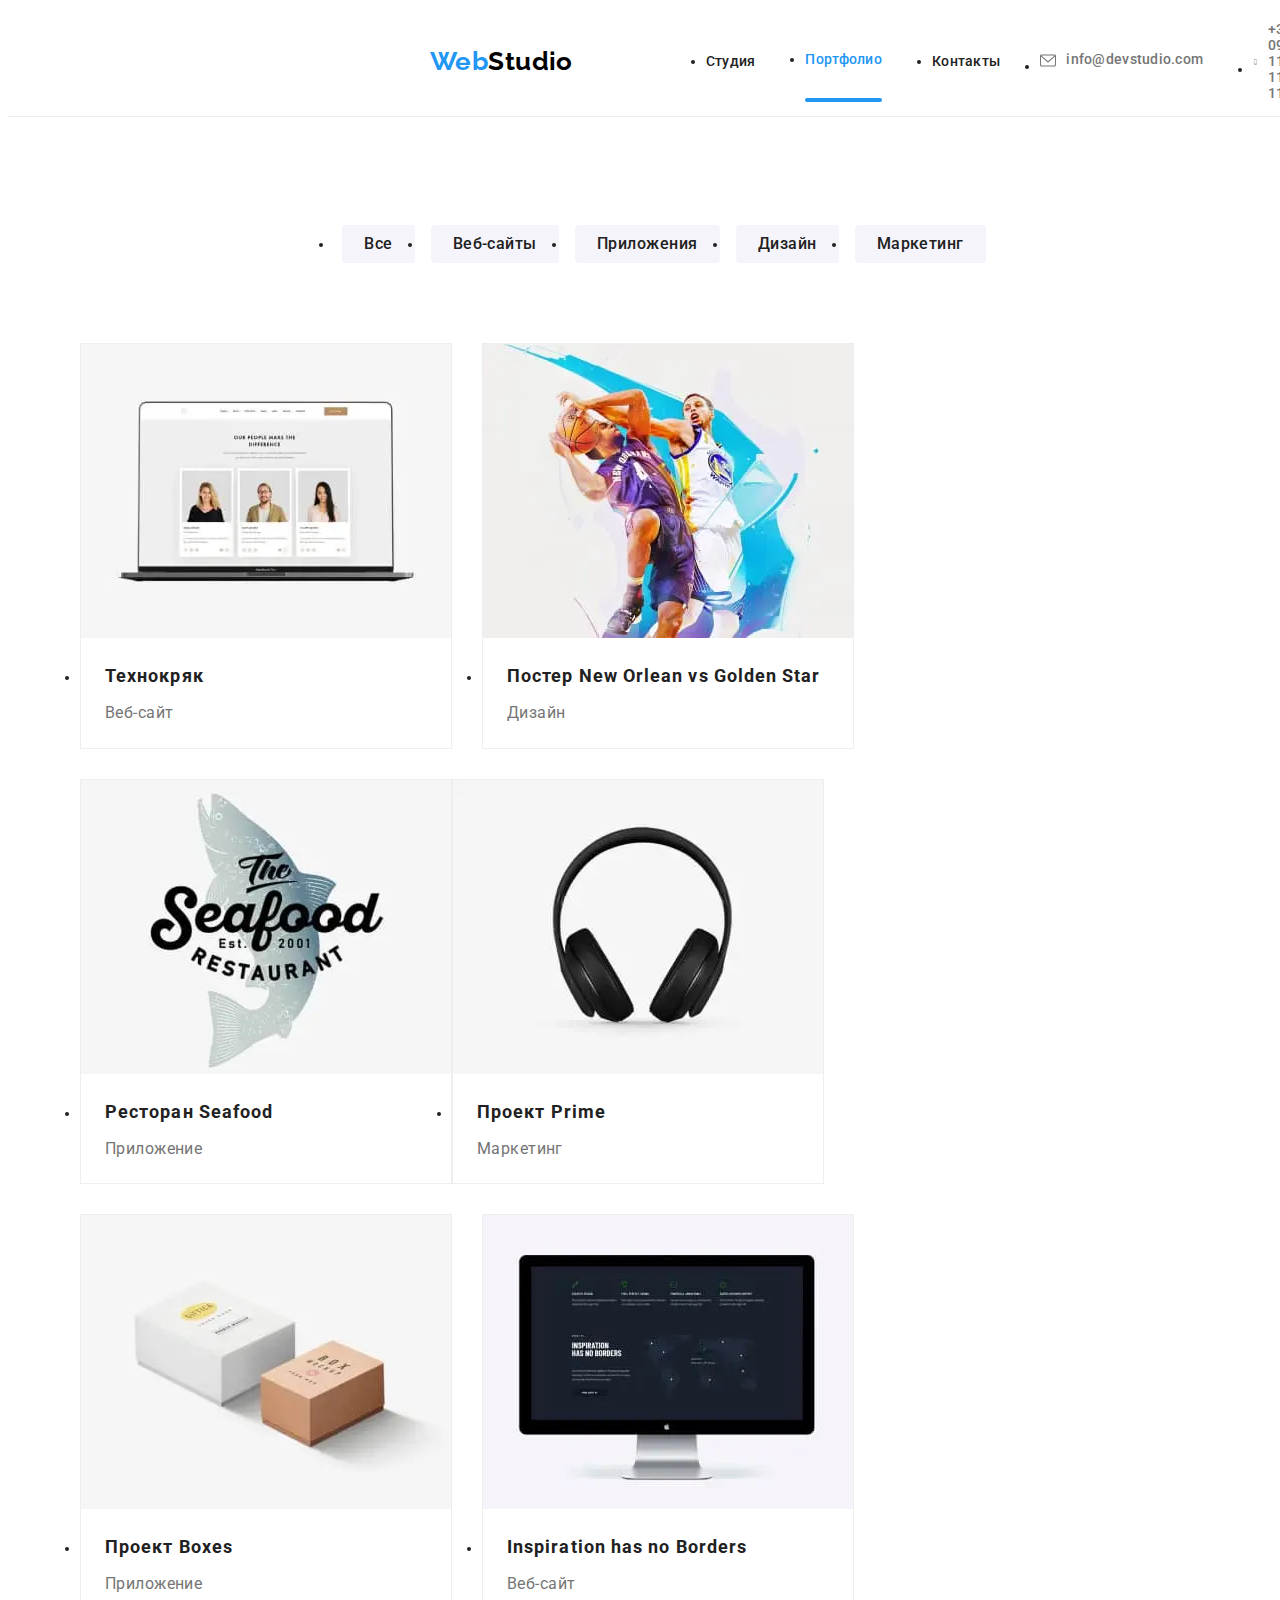
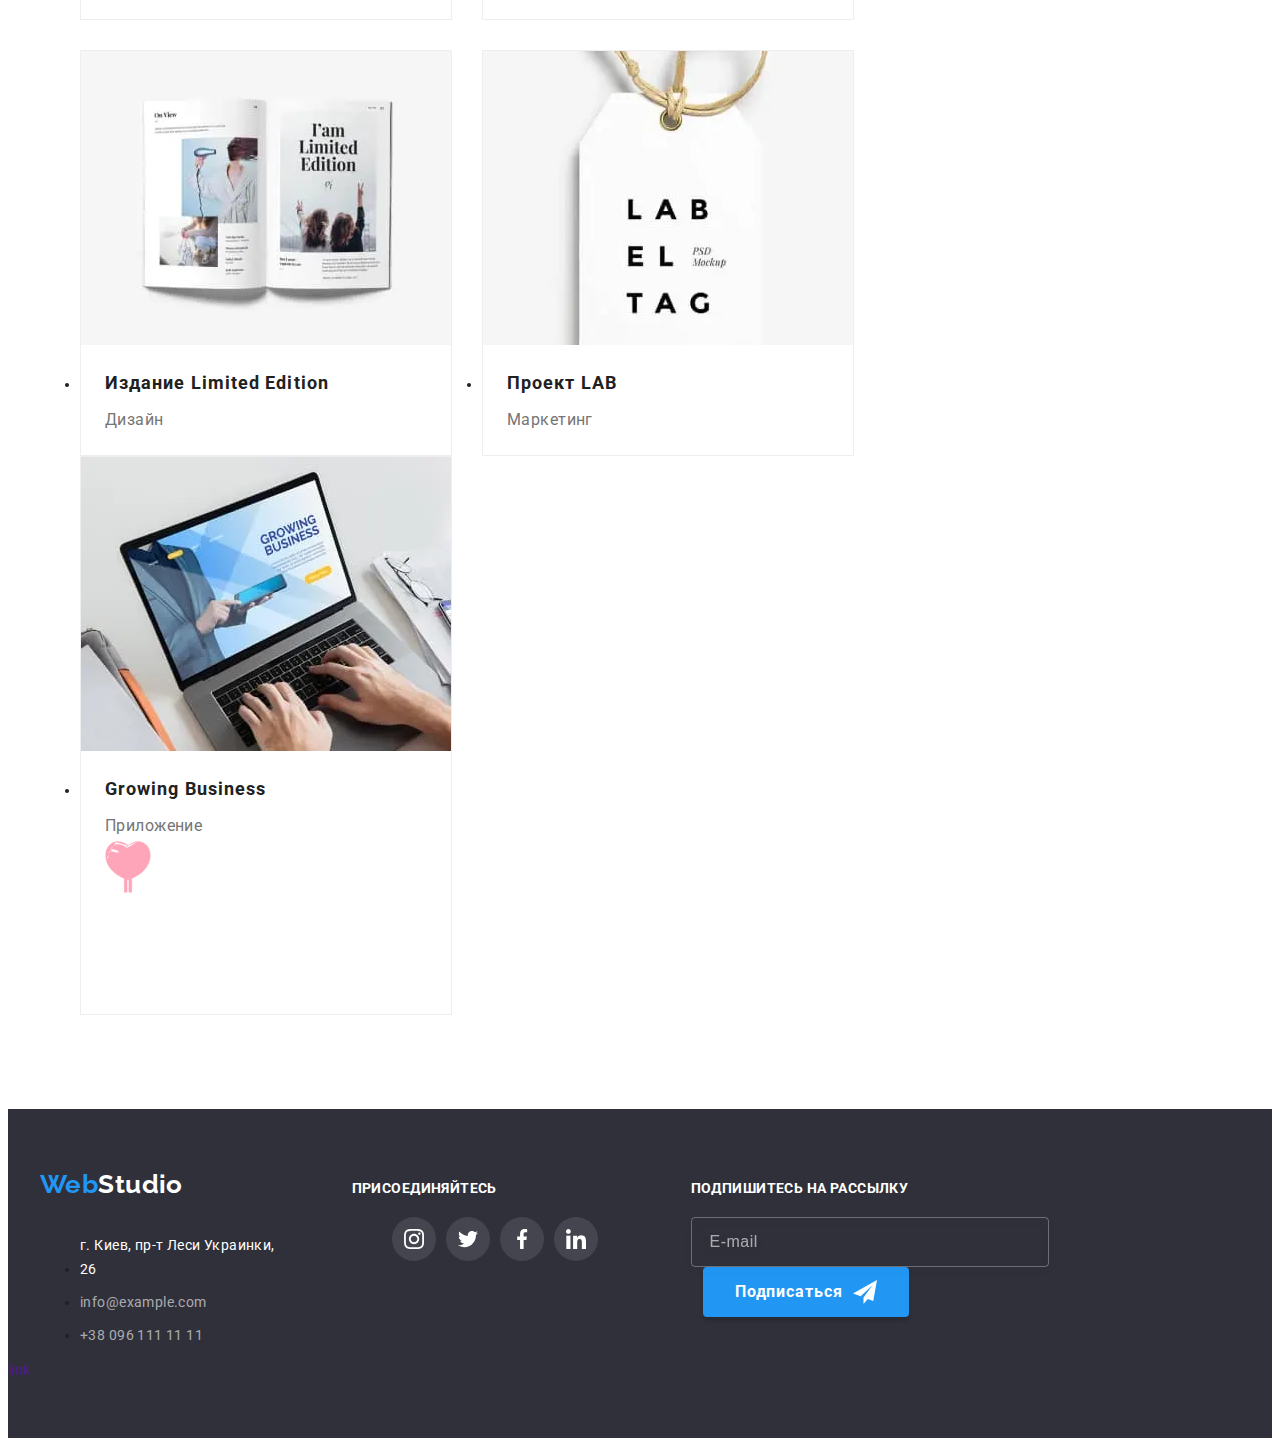
==== commit 4cb263fb: "update code" ====
--- a/portfolio.html
+++ b/portfolio.html
@@ -1,433 +1,800 @@
 <!DOCTYPE html>
 <html lang="ru">
-<head>    
-    <meta charset="UTF-8">
-    <meta name="viewport" content="width=device-width, initial-scale=1.0">
+  <head>
+    <meta charset="UTF-8" />
+    <meta name="viewport" content="width=device-width, initial-scale=1.0" />
     <title>Portfolio WebStudio</title>
-    <link rel="stylesheet" href="https://cdnjs.cloudflare.com/ajax/libs/modern-normalize/1.0.0/modern-normalize.min.css"
-        integrity="sha512-ISS7cAi1PEhQ8jnbJpJZMd29NlhNj4AWYyLOSp2CE/CsHxTCu+r+t0D2yoJudVrd0/8fTVPUVDzY5Tvli75u/g=="
-        crossorigin="anonymous" />
-    <link rel="preconnect" href="https://fonts.gstatic.com">
-    <link href="https://fonts.googleapis.com/css2?family=Raleway:wght@700&family=Roboto:wght@400;500;700;900&display=swap"
-        rel="stylesheet">
-    <link rel="stylesheet" href="./css/main.min.css">
-</head>
+    <link
+      rel="stylesheet"
+      href="https://cdnjs.cloudflare.com/ajax/libs/modern-normalize/1.0.0/modern-normalize.min.css"
+      integrity="sha512-ISS7cAi1PEhQ8jnbJpJZMd29NlhNj4AWYyLOSp2CE/CsHxTCu+r+t0D2yoJudVrd0/8fTVPUVDzY5Tvli75u/g=="
+      crossorigin="anonymous"
+    />
+    <link rel="preconnect" href="https://fonts.gstatic.com" />
+    <link
+      href="https://fonts.googleapis.com/css2?family=Raleway:wght@700&family=Roboto:wght@400;500;700;900&display=swap"
+      rel="stylesheet"
+    />
+    <link rel="stylesheet" href="./css/main.min.css" />
+  </head>
 
-<body>
-    <header class="container line"> <!-- Шапка сайта-->
-        <div class="header-nav">
-            <nav class="header-nav-link header">
-                <a href="./index.html" class="logo link"><span class="logo-word">Web</span>Studio</a>
-                <ul class="site-nav">
-                    <li class="item"><a class="link-nav link" href="./index.html">Студия</a></li>
-                    <li class="item"><a class="link-nav link current" href="./portfolio.html">Портфолио</a></li>
-                    <li class="item"><a class="link-nav link" href="">Контакты</a></li>
-                </ul>
-                <button type="button" class="burger-btn" data-menu-button>
-                    <svg class="burger-icon">
-                        <use href="./image/icon/sprite.svg#icon-burger-btn"></use>
-                    </svg>
-                </button>
+  <body>
+    <header class="container line">
+      <!-- Шапка сайта-->
+      <div class="header-nav">
+        <nav class="header-nav-link header">
+          <a href="./index.html" class="logo link"><span class="logo-word">Web</span>Studio</a>
+          <ul class="site-nav">
+            <li class="item"><a class="link-nav link" href="./index.html">Студия</a></li>
+            <li class="item">
+              <a class="link-nav link current" href="./portfolio.html">Портфолио</a>
+            </li>
+            <li class="item"><a class="link-nav link" href="">Контакты</a></li>
+          </ul>
+          <button type="button" class="burger-btn" data-menu-button>
+            <svg class="burger-icon">
+              <use href="./image/icon/sprite.svg#icon-burger-btn"></use>
+            </svg>
+          </button>
+        </nav>
+        <ul class="kontakt-nav">
+          <li class="item">
+            <a class="tel-mail link mail" href="mailto:info@devstudio.com">
+              <svg class="tel-icon" width="16" height="21">
+                <use href="./image/icon/sprite.svg#icon-envelope"></use>
+              </svg>
+              info@devstudio.com
+            </a>
+          </li>
+          <li class="item">
+            <a class="tel-mail link tel" href="tel:+380961111111">
+              <svg class="tel-icon" width="16" height="24">
+                <use href="./image/icon/sprite.svg#icon-smartphone"></use>
+              </svg>
+              +38 096 111 11 11
+            </a>
+          </li>
+        </ul>
+        <div class="mobile-menu container" data-menu>
+          <div>
+            <div class="header">
+              <!-- <a href="./index.html" class="logo link"><span class="logo-word">Web</span>Studio</a> -->
+              <button type="button" class="mobile-close-btn" data-menu-close>
+                <svg class="mobile-close-icon">
+                  <use href="./image/icon/sprite.svg#icon-close-black"></use>
+                </svg>
+              </button>
+            </div>
+            <nav class="mobile-header-nav">
+              <ul class="site-nav">
+                <li class="item">
+                  <a class="link-nav link current" href="./index.html">Студия</a>
+                </li>
+                <li class="item"><a class="link-nav link" href="./portfolio.html">Портфолио</a></li>
+                <li class="item"><a class="link-nav link" href="">Контакты</a></li>
+              </ul>
             </nav>
-            <ul class="kontakt-nav">
-                <li class="item">
-                    <a class="tel-mail link mail" href="mailto:info@devstudio.com">
-                        <svg class="tel-icon" width="16" height="21">
-                            <use href="./image/icon/sprite.svg#icon-envelope"></use>
-                        </svg>
-                        info@devstudio.com
-                    </a>
-                </li>
-                <li class="item">
-                    <a class="tel-mail link tel" href="tel:+380961111111">
-                        <svg class="tel-icon" width="16" height="24">
-                            <use href="./image/icon/sprite.svg#icon-smartphone"></use>
-                        </svg>
-                        +38 096 111 11 11
-                    </a>
-                </li>
+            <ul class="mobile-kontakt-nav">
+              <li class="item">
+                <a class="tel-mail link tel" href="tel:+380961111111"> +38 096 111 11 11 </a>
+              </li>
+              <li class="item">
+                <a class="tel-mail link mail" href="mailto:info@devstudio.com">
+                  info@devstudio.com
+                </a>
+              </li>
             </ul>
-            <div class="mobile-menu container" data-menu>
-                <div>
-                    <div class="header">
-                        <!-- <a href="./index.html" class="logo link"><span class="logo-word">Web</span>Studio</a> -->
-                        <button type="button" class="mobile-close-btn" data-menu-close>
-                            <svg class="mobile-close-icon">
-                                <use href="./image/icon/sprite.svg#icon-close-black"></use>
-                            </svg>
-                        </button>
-                    </div>
-                    <nav class="mobile-header-nav">
-                        <ul class="site-nav">
-                            <li class="item"><a class="link-nav link current" href="./index.html">Студия</a></li>
-                            <li class="item"><a class="link-nav link" href="./portfolio.html">Портфолио</a></li>
-                            <li class="item"><a class="link-nav link" href="">Контакты</a></li>
-                        </ul>
-                    </nav>
-                    <ul class="mobile-kontakt-nav">
-                        <li class="item">
-                            <a class="tel-mail link tel" href="tel:+380961111111">
-                                +38 096 111 11 11
-                            </a>
-                        </li>
-                        <li class="item">
-                            <a class="tel-mail link mail" href="mailto:info@devstudio.com">
-                                info@devstudio.com
-                            </a>
-                        </li>
-            
-                    </ul>
-                    <ul class="mobile-social">
-                        <li class="item"><a href="" class="mobile-social-link link">Instagram</a></li>
-                        <li class="item"><a href="" class="mobile-social-link link">Twitter</a></li>
-                        <li class="item"><a href="" class="mobile-social-link link">Facebook</a></li>
-                        <li class="item"><a href="" class="mobile-social-link link">LinkedIn</a></li>
-                    </ul>
-                </div>
-            
-            </div>
+            <ul class="mobile-social">
+              <li class="item"><a href="" class="mobile-social-link link">Instagram</a></li>
+              <li class="item"><a href="" class="mobile-social-link link">Twitter</a></li>
+              <li class="item"><a href="" class="mobile-social-link link">Facebook</a></li>
+              <li class="item"><a href="" class="mobile-social-link link">LinkedIn</a></li>
+            </ul>
+          </div>
         </div>
+      </div>
     </header>
-    <main> <!--Портфолио -->
-        <section class="portfolio-section"> <!--Секция кнопок и проектов-->
-            <div class="container">
-                <h1 class="title-hide">Секция кнопок</h1>
-                <ul class="portfolio-filters"> <!--Кнопки--> 
-                    <li class="portfolio-button">
-                        <button class="button" type="button">Все</button>
-                    </li>
-                    <li class="portfolio-button">
-                        <button class="button" type="button">Веб-сайты</button>
-                    </li>
-                    <li class="portfolio-button">
-                        <button class="button" type="button">Приложения</button>
-                    </li>
-                    <li class="portfolio-button">
-                        <button class="button" type="button">Дизайн</button>
-                    </li>
-                    <li class="portfolio-button">
-                        <button class="button" type="button">Маркетинг</button>
-                    </li>
-                </ul>
-                <ul class="project-card"> <!--Проекты-->
-                    <li class="project">
-                        <a href="" class="project-card-link link">
-                            <div class="portfolio-card-overlay">
-                                <picture> <!--img-1 -->
-                                    <source srcset="./image/portfolio/desktop-img-1.webp 1x,
-                                     ./image/portfolio/desktop-img-1@2x.webp 2x" media="(min-width: 1200px)" type="image/webp">
-                                    <source srcset="./image/portfolio/desktop-img-1.jpg 1x,
-                                     ./image/portfolio/desktop-img-1@2x.jpg 2x" media="(min-width: 1200px)">
-                                    <source srcset="./image/portfolio/tablet-img-1.webp 1x,
-                                     ./image/portfolio/tablet-img-1@2x.webp 2x" media="(min-width: 768px)" type="image/webp">
-                                    <source srcset="./image/portfolio/tablet-img-1.jpg 1x,
-                                     ./image/portfolio/tablet-img-1@2x.jpg 2x" media="(min-width: 768px)">
-                                    <source srcset="./image/portfolio/mobile-img-1.webp 1x,
-                                     ./image/portfolio/mobile-img-1@2x.webp 2x" media="(min-width: 480px)" type="image/webp">
-                                    <source srcset="./image/portfolio/mobile-img-1.jpg 1x,
-                                     ./image/portfolio/mobile-img-1@2x.jpg 2x" media="(min-width: 480px)">
-                                    <img src="./image/portfolio/mobile-img-1.jpg" alt="вебсайт на экране">
-                                </picture>
-                                    <div class="overlay-text-conteiner">
-                                        <p class="overlay-text">Технокряк это современная площадка распространения коронавируса. Компании используют эту платформу для цифрового
-                                        шпионажа и атак на защищённые сервера конкурентов.</p>
-                                    </div>
-                            </div>
-                            <div class="card-text">
-                                <h2 class="project-title">Технокряк</h2>
-                                <p class="project-name">Веб-сайт</p>
-                            </div>
-                        </a>
-                    </li>
-                    <li class="project">
-                        <a href="" class="project-card-link link">
-                            <div class="portfolio-card-overlay">
-                                <picture> <!--img-2 -->
-                                    <source srcset="./image/portfolio/desktop-img-2.webp 1x,
-                                     ./image/portfolio/desktop-img-2@2x.webp 2x" media="(min-width: 1200px)"type="image/webp">
-                                    <source srcset="./image/portfolio/desktop-img-2.jpg 1x,
-                                     ./image/portfolio/desktop-img-2@2x.jpg 2x" media="(min-width: 1200px)">
-                                    <source srcset="./image/portfolio/tablet-img-2.webp 1x,
-                                     ./image/portfolio/tablet-img-2@2x.webp 2x" media="(min-width: 768px)"type="image/webp">
-                                    <source srcset="./image/portfolio/tablet-img-2.jpg 1x,
-                                     ./image/portfolio/tablet-img-2@2x.jpg 2x" media="(min-width: 768px)">
-                                    <source srcset="./image/portfolio/mobile-img-2.webp 1x,
-                                     ./image/portfolio/mobile-img-2@2x.webp 2x" media="(min-width: 480px)"type="image/webp">
-                                    <source srcset="./image/portfolio/mobile-img-2.jpg 1x,
-                                     ./image/portfolio/mobile-img-2@2x.jpg 2x" media="(min-width: 480px)">
-                                    <img src="./image/portfolio/mobile-img-2.jpg" alt="постер нью орлеан и голден стар">
-                                </picture>
-                                    <div class="overlay-text-conteiner">
-                                            <p class="overlay-text">Легендарный матч New Orlean vs Golden Star который никогда не мог закончиться из-за короновируса.</p>
-                                    </div>
-                            </div>
-                            <div class="card-text">
-                                <h2 class="project-title" lang="en">Постер New Orlean vs Golden Star</h2>
-                                <p class="project-name">Дизайн</p>
-                            </div>
-                        </a>
-                    </li>
-                    <li class="project">
-                        <a href="" class="project-card-link link">
-                            <div class="portfolio-card-overlay">
-                                <picture> <!--img-3 -->
-                                    <source srcset="./image/portfolio/desktop-img-3.webp 1x,
-                                     ./image/portfolio/desktop-img-3@2x.webp 2x" media="(min-width: 1200px)" type="image/webp">
-                                    <source srcset="./image/portfolio/desktop-img-3.jpg 1x,
-                                     ./image/portfolio/desktop-img-3@2x.jpg 2x" media="(min-width: 1200px)">
-                                    <source srcset="./image/portfolio/tablet-img-3.webp 1x,
-                                     ./image/portfolio/tablet-img-3@2x.webp 2x" media="(min-width: 768px)" type="image/webp">
-                                    <source srcset="./image/portfolio/tablet-img-3.jpg 1x,
-                                     ./image/portfolio/tablet-img-3@2x.jpg 2x" media="(min-width: 768px)">
-                                    <source srcset="./image/portfolio/mobile-img-3.webp 1x,
-                                     ./image/portfolio/mobile-img-3@2x.webp 2x" media="(min-width: 480px)" type="image/webp">
-                                    <source srcset="./image/portfolio/mobile-img-3.jpg 1x,
-                                     ./image/portfolio/mobile-img-3@2x.jpg 2x" media="(min-width: 480px)">
-                                    <img src="./image/portfolio/mobile-img-3.jpg" alt="постер ресторана seafood">
-                                </picture>
-                                    <div class="overlay-text-conteiner">
-                                            <p class="overlay-text">Удивительный ресторан в котором вы сможете попробовать лосося который носил маску во время нереста, приготовленного в собственном соку.</p>
-                                    </div>
-                            </div>
-                            <div class="card-text">
-                                <h2 class="project-title" lang="en">Ресторан Seafood</h2>
-                                <p class="project-name">Приложение</p>
-                            </div>
-                        </a>
-                    </li>
-                    <li class="project">
-                        <a href="" class="project-card-link link">
-                            <div class="portfolio-card-overlay">
-                                <picture> <!--img-4 -->
-                                    <source srcset="./image/portfolio/desktop-img-4.webp 1x,
-                                     ./image/portfolio/desktop-img-4@2x.webp 2x" media="(min-width: 1200px)"type="image/webp">
-                                    <source srcset="./image/portfolio/desktop-img-4.jpg 1x,
-                                     ./image/portfolio/desktop-img-4@2x.jpg 2x" media="(min-width: 1200px)">
-                                    <source srcset="./image/portfolio/tablet-img-4.webp 1x,
-                                     ./image/portfolio/tablet-img-4@2x.webp 2x" media="(min-width: 768px)"type="image/webp">
-                                    <source srcset="./image/portfolio/tablet-img-4.jpg 1x,
-                                     ./image/portfolio/tablet-img-4@2x.jpg 2x" media="(min-width: 768px)">
-                                    <source srcset="./image/portfolio/mobile-img-4.webp 1x,
-                                     ./image/portfolio/mobile-img-4@2x.webp 2x" media="(min-width: 480px)"type="image/webp">
-                                    <source srcset="./image/portfolio/mobile-img-4.jpg 1x,
-                                     ./image/portfolio/mobile-img-4@2x.jpg 2x" media="(min-width: 480px)">
-                                    <img src="./image/portfolio/mobile-img-4.jpg" alt="картинка с наушниками">
-                                </picture>
-                                    <div class="overlay-text-conteiner">
-                                            <p class="overlay-text">Проект Prime, это проект наушников специально сделаных черными,что бы музыка была толерантна афроамериканским исполнителям. Басс в этих наушниках настраивается сам.</p>
-                                    </div>
-                            </div>
-                            <div class="card-text">
-                                <h2 class="project-title" lang="en">Проект Prime</h2>
-                                <p class="project-name">Маркетинг</p>
-                            </div>
-                        </a>
-                    </li>
-                    <li class="project">
-                        <a href="" class="project-card-link link">
-                            <div class="portfolio-card-overlay">
-                                <picture> <!--img-5 -->
-                                    <source srcset="./image/portfolio/desktop-img-5.webp 1x,
-                                     ./image/portfolio/desktop-img-5@2x.webp 2x" media="(min-width: 1200px)"type="image/webp">
-                                    <source srcset="./image/portfolio/desktop-img-5.jpg 1x,
-                                     ./image/portfolio/desktop-img-5@2x.jpg 2x" media="(min-width: 1200px)">
-                                    <source srcset="./image/portfolio/tablet-img-5.webp 1x,
-                                     ./image/portfolio/tablet-img-5@2x.webp 2x" media="(min-width: 768px)"type="image/webp">
-                                    <source srcset="./image/portfolio/tablet-img-5.jpg 1x,
-                                     ./image/portfolio/tablet-img-5@2x.jpg 2x" media="(min-width: 768px)">
-                                    <source srcset="./image/portfolio/mobile-img-5.webp 1x,
-                                     ./image/portfolio/mobile-img-5@2x.webp 2x" media="(min-width: 480px)"type="image/webp">
-                                    <source srcset="./image/portfolio/mobile-img-5.jpg 1x,
-                                     ./image/portfolio/mobile-img-5@2x.jpg 2x" media="(min-width: 480px)">
-                                    <img src="./image/portfolio/mobile-img-5.jpg" alt="картинка с коробками">
-                                </picture>
-                                    <div class="overlay-text-conteiner">
-                                            <p class="overlay-text">На этой картинке можно заметить 2 коробочки, которые стоят нереально ровно друг к другу и символизируют единение, девиз этих коробочек "Мы разные, но внутри такие одинаково пустые!"</p>
-                                    </div>
-                            </div>
-                            <div class="card-text">
-                                <h2 class="project-title" lang="en">Проект Boxes</h2>
-                                <p class="project-name">Приложение</p>
-                            </div>
-                        </a>
-                    </li>
-                    <li class="project">
-                        <a href="" class="project-card-link link">
-                            <div class="portfolio-card-overlay">
-                                <picture> <!--img-6 -->
-                                    <source srcset="./image/portfolio/desktop-img-6.webp 1x,
-                                     ./image/portfolio/desktop-img-6@2x.webp 2x" media="(min-width: 1200px)"type="image/webp">
-                                    <source srcset="./image/portfolio/desktop-img-6.jpg 1x,
-                                     ./image/portfolio/desktop-img-6@2x.jpg 2x" media="(min-width: 1200px)">
-                                    <source srcset="./image/portfolio/tablet-img-6.webp 1x,
-                                     ./image/portfolio/tablet-img-6@2x.webp 2x" media="(min-width: 768px)"type="image/webp">
-                                    <source srcset="./image/portfolio/tablet-img-6.jpg 1x,
-                                     ./image/portfolio/tablet-img-6@2x.jpg 2x" media="(min-width: 768px)">
-                                    <source srcset="./image/portfolio/mobile-img-6.webp 1x,
-                                     ./image/portfolio/mobile-img-6@2x.webp 2x" media="(min-width: 480px)"type="image/webp">
-                                    <source srcset="./image/portfolio/mobile-img-6.jpg 1x,
-                                     ./image/portfolio/mobile-img-6@2x.jpg 2x" media="(min-width: 480px)">
-                                    <img src="./image/portfolio/mobile-img-6.jpg" alt="картинка с монитором">
-                                </picture>
-                                    <div class="overlay-text-conteiner">
-                                            <p class="overlay-text">Веб-сайт в котором вы сможете видеть распространение коронавируса, в каких странах и на каком месте сидит бактерия короновируса у человека.</p>
-                                    </div>
-                            </div>
-                            <div class="card-text">
-                                <h2 class="project-title" lang="en">Inspiration has no Borders</h2>
-                                <p class="project-name">Веб-сайт</p>
-                            </div>
-                        </a>
-                    </li>
-                    <li class="project">
-                        <a href="" class="project-card-link link">
-                            <div class="portfolio-card-overlay">
-                                <picture> <!--img-7 -->
-                                    <source srcset="./image/portfolio/desktop-img-7.webp 1x,
-                                     ./image/portfolio/desktop-img-7@2x.webp 2x" media="(min-width: 1200px)"type="image/webp">
-                                    <source srcset="./image/portfolio/desktop-img-7.jpg 1x,
-                                     ./image/portfolio/desktop-img-7@2x.jpg 2x" media="(min-width: 1200px)">
-                                    <source srcset="./image/portfolio/tablet-img-7.webp 1x,
-                                     ./image/portfolio/tablet-img-7@2x.webp 2x" media="(min-width: 768px)"type="image/webp">
-                                    <source srcset="./image/portfolio/tablet-img-7.jpg 1x,
-                                     ./image/portfolio/tablet-img-7@2x.jpg 2x" media="(min-width: 768px)">
-                                    <source srcset="./image/portfolio/mobile-img-7.webp 1x,
-                                     ./image/portfolio/mobile-img-7@2x.webp 2x" media="(min-width: 480px)"type="image/webp">
-                                    <source srcset="./image/portfolio/mobile-img-7.jpg 1x,
-                                     ./image/portfolio/mobile-img-7@2x.jpg 2x" media="(min-width: 480px)">
-                                    <img src="./image/portfolio/mobile-img-7.jpg" alt="раскрытая книга ">
-                                </picture>
-                                    <div class="overlay-text-conteiner">
-                                            <p class="overlay-text">Книга-инструкция, которая говорит о том как правильно сушить волосы и ходить с подругами и подымая руки одновременно и показывать что 2 пальца могут быть раздельно.</p>
-                                    </div>
-                            </div>
-                            <div class="card-text">
-                                <h2 class="project-title" lang="en">Издание Limited Edition</h2>
-                                <p class="project-name">Дизайн</p>
-                            </div>
-                        </a>
-                    </li>
-                    <li class="project">
-                        <a href="" class="project-card-link link">
-                            <div class="portfolio-card-overlay">
-                                <picture>  <!--img-8 -->
-                                    <source srcset="./image/portfolio/desktop-img-8.webp 1x,
-                                     ./image/portfolio/desktop-img-8@2x.webp 2x" media="(min-width: 1200px)"type="image/webp">
-                                    <source srcset="./image/portfolio/desktop-img-8.jpg 1x,
-                                     ./image/portfolio/desktop-img-8@2x.jpg 2x" media="(min-width: 1200px)">
-                                    <source srcset="./image/portfolio/tablet-img-8.webp 1x,
-                                     ./image/portfolio/tablet-img-8@2x.webp 2x" media="(min-width: 768px)"type="image/webp">
-                                    <source srcset="./image/portfolio/tablet-img-8.jpg 1x,
-                                     ./image/portfolio/tablet-img-8@2x.jpg 2x" media="(min-width: 768px)">
-                                    <source srcset="./image/portfolio/mobile-img-8.webp 1x,
-                                     ./image/portfolio/mobile-img-8@2x.webp 2x" media="(min-width: 480px)"type="image/webp">
-                                    <source srcset="./image/portfolio/mobile-img-8.jpg 1x,
-                                     ./image/portfolio/mobile-img-8@2x.jpg 2x" media="(min-width: 480px)">
-                                    <img src="./image/portfolio/mobile-img-8.jpg" alt="проект LAB">
-                                </picture>
-                                    <div class="overlay-text-conteiner">
-                                            <p class="overlay-text">Проект LAB - мы продаём навязные на любую поверхность и плоскость дизайнерские бирки помогающие не забыть что значит каждая ваша вещь дома! LAB - клади и помни!</p>
-                                    </div>
-                            </div>
-                            <div class="card-text">
-                                <h2 class="project-title">Проект LAB</h2>
-                                <p class="project-name">Маркетинг</p>
-                            </div>
-                        </a>
-                    </li>
-                    <li class="project">
-                        <a href="" class="project-card-link link">
-                            <div class="portfolio-card-overlay">
-                                <picture> <!--img-9 -->
-                                    <source srcset="./image/portfolio/desktop-img-9.webp 1x,
-                                     ./image/portfolio/desktop-img-9@2x.webp 2x" media="(min-width: 1200px)"type="image/webp">
-                                    <source srcset="./image/portfolio/desktop-img-9.jpg 1x,
-                                     ./image/portfolio/desktop-img-9@2x.jpg 2x" media="(min-width: 1200px)">
-                                    <source srcset="./image/portfolio/tablet-img-9.webp 1x,
-                                     ./image/portfolio/tablet-img-9@2x.webp 2x" media="(min-width: 768px)"type="image/webp">
-                                    <source srcset="./image/portfolio/tablet-img-9.jpg 1x,
-                                     ./image/portfolio/tablet-img-9@2x.jpg 2x" media="(min-width: 768px)">
-                                    <source srcset="./image/portfolio/mobile-img-9.webp 1x,
-                                     ./image/portfolio/mobile-img-9@2x.webp 2x" media="(min-width: 480px)"type="image/webp">
-                                    <source srcset="./image/portfolio/mobile-img-9.jpg 1x,
-                                     ./image/portfolio/mobile-img-9@2x.jpg 2x" media="(min-width: 480px)">
-                                    <img src="./image/portfolio/mobile-img-9.jpg" alt="печатает на ноутбуке">
-                                </picture>
-                                    <div class="overlay-text-conteiner">
-                                            <p class="overlay-text">Growing Business - приложение которое сможет дать вам понять в каком состоянии ваш бизнес, даже если вы не занимаетесь бизнесом.</p>
-                                    </div>
-                            </div>
-                            <div class="card-text">
-                                <h2 class="project-title" lang="en">Growing Business</h2>
-                                <p class="project-name">Приложение</p>
-                            </div>
-                        </a>
-                    </li>
-                </ul>
-            </div>
-        </section>     
+
+    <main>
+      <!--Портфолио -->
+      <section class="portfolio-section">
+        <!--Секция кнопок и проектов-->
+        <div class="container">
+          <h1 class="title-hide">Секция кнопок</h1>
+          <ul class="portfolio-filters">
+            <!--Кнопки-->
+            <li class="portfolio-button">
+              <button class="button" type="button">Все</button>
+            </li>
+            <li class="portfolio-button">
+              <button class="button" type="button">Веб-сайты</button>
+            </li>
+            <li class="portfolio-button">
+              <button class="button" type="button">Приложения</button>
+            </li>
+            <li class="portfolio-button">
+              <button class="button" type="button">Дизайн</button>
+            </li>
+            <li class="portfolio-button">
+              <button class="button" type="button">Маркетинг</button>
+            </li>
+          </ul>
+          <ul class="project-card">
+            <!--Проекты-->
+            <li class="project">
+              <a href="" class="project-card-link link">
+                <div class="portfolio-card-overlay">
+                  <picture>
+                    <!--img-1 -->
+                    <source
+                      srcset="
+                        ./image/portfolio/desktop-img-1.webp    1x,
+                        ./image/portfolio/desktop-img-1@2x.webp 2x
+                      "
+                      media="(min-width: 1200px)"
+                      type="image/webp"
+                    />
+                    <source
+                      srcset="
+                        ./image/portfolio/desktop-img-1.jpg    1x,
+                        ./image/portfolio/desktop-img-1@2x.jpg 2x
+                      "
+                      media="(min-width: 1200px)"
+                    />
+                    <source
+                      srcset="
+                        ./image/portfolio/tablet-img-1.webp    1x,
+                        ./image/portfolio/tablet-img-1@2x.webp 2x
+                      "
+                      media="(min-width: 768px)"
+                      type="image/webp"
+                    />
+                    <source
+                      srcset="
+                        ./image/portfolio/tablet-img-1.jpg    1x,
+                        ./image/portfolio/tablet-img-1@2x.jpg 2x
+                      "
+                      media="(min-width: 768px)"
+                    />
+                    <source
+                      srcset="
+                        ./image/portfolio/mobile-img-1.webp    1x,
+                        ./image/portfolio/mobile-img-1@2x.webp 2x
+                      "
+                      media="(min-width: 480px)"
+                      type="image/webp"
+                    />
+                    <source
+                      srcset="
+                        ./image/portfolio/mobile-img-1.jpg    1x,
+                        ./image/portfolio/mobile-img-1@2x.jpg 2x
+                      "
+                      media="(min-width: 480px)"
+                    />
+                    <img src="./image/portfolio/mobile-img-1.jpg" alt="вебсайт на экране" />
+                  </picture>
+                  <div class="overlay-text-conteiner">
+                    <p class="overlay-text">
+                      Технокряк это современная площадка распространения коронавируса. Компании
+                      используют эту платформу для цифрового шпионажа и атак на защищённые сервера
+                      конкурентов.
+                    </p>
+                  </div>
+                </div>
+                <div class="card-text">
+                  <h2 class="project-title">Технокряк</h2>
+                  <p class="project-name">Веб-сайт</p>
+                </div>
+              </a>
+            </li>
+            <li class="project">
+              <a href="" class="project-card-link link">
+                <div class="portfolio-card-overlay">
+                  <picture>
+                    <!--img-2 -->
+                    <source
+                      srcset="
+                        ./image/portfolio/desktop-img-2.webp    1x,
+                        ./image/portfolio/desktop-img-2@2x.webp 2x
+                      "
+                      media="(min-width: 1200px)"
+                      type="image/webp"
+                    />
+                    <source
+                      srcset="
+                        ./image/portfolio/desktop-img-2.jpg    1x,
+                        ./image/portfolio/desktop-img-2@2x.jpg 2x
+                      "
+                      media="(min-width: 1200px)"
+                    />
+                    <source
+                      srcset="
+                        ./image/portfolio/tablet-img-2.webp    1x,
+                        ./image/portfolio/tablet-img-2@2x.webp 2x
+                      "
+                      media="(min-width: 768px)"
+                      type="image/webp"
+                    />
+                    <source
+                      srcset="
+                        ./image/portfolio/tablet-img-2.jpg    1x,
+                        ./image/portfolio/tablet-img-2@2x.jpg 2x
+                      "
+                      media="(min-width: 768px)"
+                    />
+                    <source
+                      srcset="
+                        ./image/portfolio/mobile-img-2.webp    1x,
+                        ./image/portfolio/mobile-img-2@2x.webp 2x
+                      "
+                      media="(min-width: 480px)"
+                      type="image/webp"
+                    />
+                    <source
+                      srcset="
+                        ./image/portfolio/mobile-img-2.jpg    1x,
+                        ./image/portfolio/mobile-img-2@2x.jpg 2x
+                      "
+                      media="(min-width: 480px)"
+                    />
+                    <img
+                      src="./image/portfolio/mobile-img-2.jpg"
+                      alt="постер нью орлеан и голден стар"
+                    />
+                  </picture>
+                  <div class="overlay-text-conteiner">
+                    <p class="overlay-text">
+                      Легендарный матч New Orlean vs Golden Star который никогда не мог закончиться
+                      из-за короновируса.
+                    </p>
+                  </div>
+                </div>
+                <div class="card-text">
+                  <h2 class="project-title" lang="en">Постер New Orlean vs Golden Star</h2>
+                  <p class="project-name">Дизайн</p>
+                </div>
+              </a>
+            </li>
+            <li class="project">
+              <a href="" class="project-card-link link">
+                <div class="portfolio-card-overlay">
+                  <picture>
+                    <!--img-3 -->
+                    <source
+                      srcset="
+                        ./image/portfolio/desktop-img-3.webp    1x,
+                        ./image/portfolio/desktop-img-3@2x.webp 2x
+                      "
+                      media="(min-width: 1200px)"
+                      type="image/webp"
+                    />
+                    <source
+                      srcset="
+                        ./image/portfolio/desktop-img-3.jpg    1x,
+                        ./image/portfolio/desktop-img-3@2x.jpg 2x
+                      "
+                      media="(min-width: 1200px)"
+                    />
+                    <source
+                      srcset="
+                        ./image/portfolio/tablet-img-3.webp    1x,
+                        ./image/portfolio/tablet-img-3@2x.webp 2x
+                      "
+                      media="(min-width: 768px)"
+                      type="image/webp"
+                    />
+                    <source
+                      srcset="
+                        ./image/portfolio/tablet-img-3.jpg    1x,
+                        ./image/portfolio/tablet-img-3@2x.jpg 2x
+                      "
+                      media="(min-width: 768px)"
+                    />
+                    <source
+                      srcset="
+                        ./image/portfolio/mobile-img-3.webp    1x,
+                        ./image/portfolio/mobile-img-3@2x.webp 2x
+                      "
+                      media="(min-width: 480px)"
+                      type="image/webp"
+                    />
+                    <source
+                      srcset="
+                        ./image/portfolio/mobile-img-3.jpg    1x,
+                        ./image/portfolio/mobile-img-3@2x.jpg 2x
+                      "
+                      media="(min-width: 480px)"
+                    />
+                    <img src="./image/portfolio/mobile-img-3.jpg" alt="постер ресторана seafood" />
+                  </picture>
+                  <div class="overlay-text-conteiner">
+                    <p class="overlay-text">
+                      Удивительный ресторан в котором вы сможете попробовать лосося который носил
+                      маску во время нереста, приготовленного в собственном соку.
+                    </p>
+                  </div>
+                </div>
+                <div class="card-text">
+                  <h2 class="project-title" lang="en">Ресторан Seafood</h2>
+                  <p class="project-name">Приложение</p>
+                </div>
+              </a>
+            </li>
+            <li class="project">
+              <a href="" class="project-card-link link">
+                <div class="portfolio-card-overlay">
+                  <picture>
+                    <!--img-4 -->
+                    <source
+                      srcset="
+                        ./image/portfolio/desktop-img-4.webp    1x,
+                        ./image/portfolio/desktop-img-4@2x.webp 2x
+                      "
+                      media="(min-width: 1200px)"
+                      type="image/webp"
+                    />
+                    <source
+                      srcset="
+                        ./image/portfolio/desktop-img-4.jpg    1x,
+                        ./image/portfolio/desktop-img-4@2x.jpg 2x
+                      "
+                      media="(min-width: 1200px)"
+                    />
+                    <source
+                      srcset="
+                        ./image/portfolio/tablet-img-4.webp    1x,
+                        ./image/portfolio/tablet-img-4@2x.webp 2x
+                      "
+                      media="(min-width: 768px)"
+                      type="image/webp"
+                    />
+                    <source
+                      srcset="
+                        ./image/portfolio/tablet-img-4.jpg    1x,
+                        ./image/portfolio/tablet-img-4@2x.jpg 2x
+                      "
+                      media="(min-width: 768px)"
+                    />
+                    <source
+                      srcset="
+                        ./image/portfolio/mobile-img-4.webp    1x,
+                        ./image/portfolio/mobile-img-4@2x.webp 2x
+                      "
+                      media="(min-width: 480px)"
+                      type="image/webp"
+                    />
+                    <source
+                      srcset="
+                        ./image/portfolio/mobile-img-4.jpg    1x,
+                        ./image/portfolio/mobile-img-4@2x.jpg 2x
+                      "
+                      media="(min-width: 480px)"
+                    />
+                    <img src="./image/portfolio/mobile-img-4.jpg" alt="картинка с наушниками" />
+                  </picture>
+                  <div class="overlay-text-conteiner">
+                    <p class="overlay-text">
+                      Проект Prime, это проект наушников специально сделаных черными,что бы музыка
+                      была толерантна афроамериканским исполнителям. Басс в этих наушниках
+                      настраивается сам.
+                    </p>
+                  </div>
+                </div>
+                <div class="card-text">
+                  <h2 class="project-title" lang="en">Проект Prime</h2>
+                  <p class="project-name">Маркетинг</p>
+                </div>
+              </a>
+            </li>
+            <li class="project">
+              <a href="" class="project-card-link link">
+                <div class="portfolio-card-overlay">
+                  <picture>
+                    <!--img-5 -->
+                    <source
+                      srcset="
+                        ./image/portfolio/desktop-img-5.webp    1x,
+                        ./image/portfolio/desktop-img-5@2x.webp 2x
+                      "
+                      media="(min-width: 1200px)"
+                      type="image/webp"
+                    />
+                    <source
+                      srcset="
+                        ./image/portfolio/desktop-img-5.jpg    1x,
+                        ./image/portfolio/desktop-img-5@2x.jpg 2x
+                      "
+                      media="(min-width: 1200px)"
+                    />
+                    <source
+                      srcset="
+                        ./image/portfolio/tablet-img-5.webp    1x,
+                        ./image/portfolio/tablet-img-5@2x.webp 2x
+                      "
+                      media="(min-width: 768px)"
+                      type="image/webp"
+                    />
+                    <source
+                      srcset="
+                        ./image/portfolio/tablet-img-5.jpg    1x,
+                        ./image/portfolio/tablet-img-5@2x.jpg 2x
+                      "
+                      media="(min-width: 768px)"
+                    />
+                    <source
+                      srcset="
+                        ./image/portfolio/mobile-img-5.webp    1x,
+                        ./image/portfolio/mobile-img-5@2x.webp 2x
+                      "
+                      media="(min-width: 480px)"
+                      type="image/webp"
+                    />
+                    <source
+                      srcset="
+                        ./image/portfolio/mobile-img-5.jpg    1x,
+                        ./image/portfolio/mobile-img-5@2x.jpg 2x
+                      "
+                      media="(min-width: 480px)"
+                    />
+                    <img src="./image/portfolio/mobile-img-5.jpg" alt="картинка с коробками" />
+                  </picture>
+                  <div class="overlay-text-conteiner">
+                    <p class="overlay-text">
+                      На этой картинке можно заметить 2 коробочки, которые стоят нереально ровно
+                      друг к другу и символизируют единение, девиз этих коробочек "Мы разные, но
+                      внутри такие одинаково пустые!"
+                    </p>
+                  </div>
+                </div>
+                <div class="card-text">
+                  <h2 class="project-title" lang="en">Проект Boxes</h2>
+                  <p class="project-name">Приложение</p>
+                </div>
+              </a>
+            </li>
+            <li class="project">
+              <a href="" class="project-card-link link">
+                <div class="portfolio-card-overlay">
+                  <picture>
+                    <!--img-6 -->
+                    <source
+                      srcset="
+                        ./image/portfolio/desktop-img-6.webp    1x,
+                        ./image/portfolio/desktop-img-6@2x.webp 2x
+                      "
+                      media="(min-width: 1200px)"
+                      type="image/webp"
+                    />
+                    <source
+                      srcset="
+                        ./image/portfolio/desktop-img-6.jpg    1x,
+                        ./image/portfolio/desktop-img-6@2x.jpg 2x
+                      "
+                      media="(min-width: 1200px)"
+                    />
+                    <source
+                      srcset="
+                        ./image/portfolio/tablet-img-6.webp    1x,
+                        ./image/portfolio/tablet-img-6@2x.webp 2x
+                      "
+                      media="(min-width: 768px)"
+                      type="image/webp"
+                    />
+                    <source
+                      srcset="
+                        ./image/portfolio/tablet-img-6.jpg    1x,
+                        ./image/portfolio/tablet-img-6@2x.jpg 2x
+                      "
+                      media="(min-width: 768px)"
+                    />
+                    <source
+                      srcset="
+                        ./image/portfolio/mobile-img-6.webp    1x,
+                        ./image/portfolio/mobile-img-6@2x.webp 2x
+                      "
+                      media="(min-width: 480px)"
+                      type="image/webp"
+                    />
+                    <source
+                      srcset="
+                        ./image/portfolio/mobile-img-6.jpg    1x,
+                        ./image/portfolio/mobile-img-6@2x.jpg 2x
+                      "
+                      media="(min-width: 480px)"
+                    />
+                    <img src="./image/portfolio/mobile-img-6.jpg" alt="картинка с монитором" />
+                  </picture>
+                  <div class="overlay-text-conteiner">
+                    <p class="overlay-text">
+                      Веб-сайт в котором вы сможете видеть распространение коронавируса, в каких
+                      странах и на каком месте сидит бактерия короновируса у человека.
+                    </p>
+                  </div>
+                </div>
+                <div class="card-text">
+                  <h2 class="project-title" lang="en">Inspiration has no Borders</h2>
+                  <p class="project-name">Веб-сайт</p>
+                </div>
+              </a>
+            </li>
+            <li class="project">
+              <a href="" class="project-card-link link">
+                <div class="portfolio-card-overlay">
+                  <picture>
+                    <!--img-7 -->
+                    <source
+                      srcset="
+                        ./image/portfolio/desktop-img-7.webp    1x,
+                        ./image/portfolio/desktop-img-7@2x.webp 2x
+                      "
+                      media="(min-width: 1200px)"
+                      type="image/webp"
+                    />
+                    <source
+                      srcset="
+                        ./image/portfolio/desktop-img-7.jpg    1x,
+                        ./image/portfolio/desktop-img-7@2x.jpg 2x
+                      "
+                      media="(min-width: 1200px)"
+                    />
+                    <source
+                      srcset="
+                        ./image/portfolio/tablet-img-7.webp    1x,
+                        ./image/portfolio/tablet-img-7@2x.webp 2x
+                      "
+                      media="(min-width: 768px)"
+                      type="image/webp"
+                    />
+                    <source
+                      srcset="
+                        ./image/portfolio/tablet-img-7.jpg    1x,
+                        ./image/portfolio/tablet-img-7@2x.jpg 2x
+                      "
+                      media="(min-width: 768px)"
+                    />
+                    <source
+                      srcset="
+                        ./image/portfolio/mobile-img-7.webp    1x,
+                        ./image/portfolio/mobile-img-7@2x.webp 2x
+                      "
+                      media="(min-width: 480px)"
+                      type="image/webp"
+                    />
+                    <source
+                      srcset="
+                        ./image/portfolio/mobile-img-7.jpg    1x,
+                        ./image/portfolio/mobile-img-7@2x.jpg 2x
+                      "
+                      media="(min-width: 480px)"
+                    />
+                    <img src="./image/portfolio/mobile-img-7.jpg" alt="раскрытая книга " />
+                  </picture>
+                  <div class="overlay-text-conteiner">
+                    <p class="overlay-text">
+                      Книга-инструкция, которая говорит о том как правильно сушить волосы и ходить с
+                      подругами и подымая руки одновременно и показывать что 2 пальца могут быть
+                      раздельно.
+                    </p>
+                  </div>
+                </div>
+                <div class="card-text">
+                  <h2 class="project-title" lang="en">Издание Limited Edition</h2>
+                  <p class="project-name">Дизайн</p>
+                </div>
+              </a>
+            </li>
+            <li class="project">
+              <a href="" class="project-card-link link">
+                <div class="portfolio-card-overlay">
+                  <picture>
+                    <!--img-8 -->
+                    <source
+                      srcset="
+                        ./image/portfolio/desktop-img-8.webp    1x,
+                        ./image/portfolio/desktop-img-8@2x.webp 2x
+                      "
+                      media="(min-width: 1200px)"
+                      type="image/webp"
+                    />
+                    <source
+                      srcset="
+                        ./image/portfolio/desktop-img-8.jpg    1x,
+                        ./image/portfolio/desktop-img-8@2x.jpg 2x
+                      "
+                      media="(min-width: 1200px)"
+                    />
+                    <source
+                      srcset="
+                        ./image/portfolio/tablet-img-8.webp    1x,
+                        ./image/portfolio/tablet-img-8@2x.webp 2x
+                      "
+                      media="(min-width: 768px)"
+                      type="image/webp"
+                    />
+                    <source
+                      srcset="
+                        ./image/portfolio/tablet-img-8.jpg    1x,
+                        ./image/portfolio/tablet-img-8@2x.jpg 2x
+                      "
+                      media="(min-width: 768px)"
+                    />
+                    <source
+                      srcset="
+                        ./image/portfolio/mobile-img-8.webp    1x,
+                        ./image/portfolio/mobile-img-8@2x.webp 2x
+                      "
+                      media="(min-width: 480px)"
+                      type="image/webp"
+                    />
+                    <source
+                      srcset="
+                        ./image/portfolio/mobile-img-8.jpg    1x,
+                        ./image/portfolio/mobile-img-8@2x.jpg 2x
+                      "
+                      media="(min-width: 480px)"
+                    />
+                    <img src="./image/portfolio/mobile-img-8.jpg" alt="проект LAB" />
+                  </picture>
+                  <div class="overlay-text-conteiner">
+                    <p class="overlay-text">
+                      Проект LAB - мы продаём навязные на любую поверхность и плоскость дизайнерские
+                      бирки помогающие не забыть что значит каждая ваша вещь дома! LAB - клади и
+                      помни!
+                    </p>
+                  </div>
+                </div>
+                <div class="card-text">
+                  <h2 class="project-title">Проект LAB</h2>
+                  <p class="project-name">Маркетинг</p>
+                </div>
+              </a>
+            </li>
+            <li class="project">
+              <a href="" class="project-card-link link">
+                <div class="portfolio-card-overlay">
+                  <picture>
+                    <!--img-9 -->
+                    <source
+                      srcset="
+                        ./image/portfolio/desktop-img-9.webp    1x,
+                        ./image/portfolio/desktop-img-9@2x.webp 2x
+                      "
+                      media="(min-width: 1200px)"
+                      type="image/webp"
+                    />
+                    <source
+                      srcset="
+                        ./image/portfolio/desktop-img-9.jpg    1x,
+                        ./image/portfolio/desktop-img-9@2x.jpg 2x
+                      "
+                      media="(min-width: 1200px)"
+                    />
+                    <source
+                      srcset="
+                        ./image/portfolio/tablet-img-9.webp    1x,
+                        ./image/portfolio/tablet-img-9@2x.webp 2x
+                      "
+                      media="(min-width: 768px)"
+                      type="image/webp"
+                    />
+                    <source
+                      srcset="
+                        ./image/portfolio/tablet-img-9.jpg    1x,
+                        ./image/portfolio/tablet-img-9@2x.jpg 2x
+                      "
+                      media="(min-width: 768px)"
+                    />
+                    <source
+                      srcset="
+                        ./image/portfolio/mobile-img-9.webp    1x,
+                        ./image/portfolio/mobile-img-9@2x.webp 2x
+                      "
+                      media="(min-width: 480px)"
+                      type="image/webp"
+                    />
+                    <source
+                      srcset="
+                        ./image/portfolio/mobile-img-9.jpg    1x,
+                        ./image/portfolio/mobile-img-9@2x.jpg 2x
+                      "
+                      media="(min-width: 480px)"
+                    />
+                    <img src="./image/portfolio/mobile-img-9.jpg" alt="печатает на ноутбуке" />
+                  </picture>
+                  <div class="overlay-text-conteiner">
+                    <p class="overlay-text">
+                      Growing Business - приложение которое сможет дать вам понять в каком состоянии
+                      ваш бизнес, даже если вы не занимаетесь бизнесом.
+                    </p>
+                  </div>
+                </div>
+                <div class="card-text">
+                  <h2 class="project-title" lang="en">Growing Business</h2>
+                  <p class="project-name">Приложение</p>
+                  <svg>
+                    <use href="./image/Group.svg"></use>
+                  </svg>
+                </div>
+              </a>
+            </li>
+          </ul>
+        </div>
+      </section>
     </main>
-    <footer class="footer-background footer"> <!--Подвал сайта-->
-        <div class="container footer-flex">
-            <div class="footer-nav">
-                <a href="./index.html" class="logo-footer link"><span class="logo-word">Web</span>Studio</a>
-                <address>
-                    <ul class="footer-nav-link">
-                        <li><a class="footer-map link" href="https://goo.gl/maps/jdW6CA36XqGowUnj9" target="_blank">г. Киев,
-                                пр-т Леси
-                                Украинки, 26</a></li>
-                        <li><a class="tel-mail-footer link" href="mailto:info@example.com">info@example.com</a></li>
-                        <li><a class="tel-mail-footer tel link" href="tel:+380961111111">+38 096 111 11 11</a></li>
-                    </ul>
-                </address>
-            </div>
-            <div class="container-social-link">
-                <h3 class="footer-title">Присоединяйтесь</h3>
-                <ul class="footer-social">
-                    <li class="footer-social-item">
-                        <a href="" class="footer-social-link">
-                            <svg class="footer-social-icon">
-                                <use href="./image/icon/sprite.svg#icon-instagram"></use>
-                            </svg>
-                        </a>
-                    </li>
-                    <li class="footer-social-item">
-                        <a href="" class="footer-social-link">
-                            <svg class="footer-social-icon">
-                                <use href="./image/icon/sprite.svg#icon-twitter"></use>
-                            </svg>
-                        </a>
-                    </li>
-                    <li class="footer-social-item">
-                        <a href="" class="footer-social-link">
-                            <svg class="footer-social-icon">
-                                <use href="./image/icon/sprite.svg#icon-facebook"></use>
-                            </svg>
-                        </a>
-                    </li>
-                    <li class="footer-social-item">
-                        <a href="" class="footer-social-link">
-                            <svg class="footer-social-icon">
-                                <use href="./image/icon/sprite.svg#icon-linkedin"></use>
-                            </svg>
-                        </a>
-                    </li>
-                </ul>
-            </div>
-            <form class="form-footer">
-                <p class="footer-title">Подпишитесь на рассылку</p>
-                <input type="email" name="email" id="email" placeholder="E-mail" class="footer-input" />
-            
-                <button type="submit" class="hero-button footer-btn">
-                    Подписаться
-                    <svg class="footer-btn-icon">
-                        <use href="./image/icon/sprite.svg#icon-footer-icon-send"></use>
-                    </svg>
-                </button>
-            </form>
+    <footer class="footer-background footer">
+      <!--Подвал сайта-->
+      <div class="container footer-flex">
+        <div class="footer-nav">
+          <a href="./index.html" class="logo-footer link"
+            ><span class="logo-word">Web</span>Studio</a
+          >
+          <address>
+            <ul class="footer-nav-link">
+              <li>
+                <a
+                  class="footer-map link"
+                  href="https://goo.gl/maps/jdW6CA36XqGowUnj9"
+                  target="_blank"
+                  >г. Киев, пр-т Леси Украинки, 26</a
+                >
+              </li>
+              <li>
+                <a class="tel-mail-footer link" href="mailto:info@example.com">info@example.com</a>
+              </li>
+              <li>
+                <a class="tel-mail-footer tel link" href="tel:+380961111111">+38 096 111 11 11</a>
+              </li>
+            </ul>
+          </address>
         </div>
+        <div class="container-social-link">
+          <h3 class="footer-title">Присоединяйтесь</h3>
+          <ul class="footer-social">
+            <li class="footer-social-item">
+              <a href="" class="footer-social-link">
+                <svg class="footer-social-icon">
+                  <use href="./image/icon/sprite.svg#icon-instagram"></use>
+                </svg>
+              </a>
+            </li>
+            <li class="footer-social-item">
+              <a href="" class="footer-social-link">
+                <svg class="footer-social-icon">
+                  <use href="./image/icon/sprite.svg#icon-twitter"></use>
+                </svg>
+              </a>
+            </li>
+            <li class="footer-social-item">
+              <a href="" class="footer-social-link">
+                <svg class="footer-social-icon">
+                  <use href="./image/icon/sprite.svg#icon-facebook"></use>
+                </svg>
+              </a>
+            </li>
+            <li class="footer-social-item">
+              <a href="" class="footer-social-link">
+                <svg class="footer-social-icon">
+                  <use href="./image/icon/sprite.svg#icon-linkedin"></use>
+                </svg>
+              </a>
+            </li>
+          </ul>
+        </div>
+        <form class="form-footer">
+          <p class="footer-title">Подпишитесь на рассылку</p>
+          <input type="email" name="email" id="email" placeholder="E-mail" class="footer-input" />
+
+          <button type="submit" class="hero-button footer-btn">
+            Подписаться
+            <svg class="footer-btn-icon">
+              <use href="./image/icon/sprite.svg#icon-footer-icon-send"></use>
+            </svg>
+          </button>
+        </form>
+      </div>
+
+      <a href="" class="link">link</a>
     </footer>
     <script src="./js/mobile-menu.js"></script>
-</body>
-
-</html>+  </body>
+</html>
--- a/css/main.min.css
+++ b/css/main.min.css
@@ -1,2 +1 @@
-:root{--main-text-color: #212121;--secondary-text-color: #ffffff;--ouwer-text-color: #757575;--acent-color: #2196f3;--contener-color: #eeeeee;--logo-color-text: #000000;--buttons-port-color: #f5f4fa;--footer-text-color: rgba(255, 255, 255, 0.6);--background-footer-color: #2f303a;--background-section: #e5e5e5;--line-color: #ececec;--background-color: #ffffff;--icon-color: #afb1b8}html{box-sizing:border-box}body{margin:0;background-color:var(--background-color);color:var(--main-text-color);font-family:Roboto, sans-serif;font-style:normal;letter-spacing:0.03em}h1,h2,h3,h4,h5,h6,p{margin:0px}ul,ol{list-style:none;padding:0px;margin:0px}img{display:block;max-width:100%;height:auto}.link{text-decoration:none;font-style:normal}.container{width:100%;padding:0 15px;margin:0 auto}@media screen and (min-width: 480px){.container{width:480px}.hero-section .container{padding:0 60px}}@media screen and (min-width: 768px){.container{width:768px}}@media screen and (min-width: 1200px){.container{width:1200px}}.line{width:100%;border-bottom:1px solid var(--line-color)}.logo{color:var(--logo-color-text);font-family:Raleway;font-weight:700;font-size:24px;line-height:1.16}.logo-word{color:var(--acent-color)}@media screen and (max-width: 767px){.header{display:flex;align-items:center;justify-content:space-between;padding-top:16px;padding-bottom:16px}.site-nav{display:none}.kontakt-nav{display:none}.burger-btn,.mobile-close-btn{background-color:transparent;border:none;padding:0}.burger-icon,.mobile-close-icon{width:40px;height:36px}.burger-icon:hover,.mobile-close-icon:hover{fill:var(--acent-color)}.mobile-close-icon{position:absolute;top:8px;right:8px}.mobile-menu{display:block;position:absolute;width:100%;max-width:480px;height:100vh;max-height:100%;overflow:scroll;top:0;left:50%;transform:translateX(-50%);background-color:var(--secondary-text-color);z-index:1;transition:all 250ms cubic-bezier(0.4, 0, 0.2, 1)}.mobile-menu.is-open{visibility:hidden;opacity:0;pointer-events:none}.mobile-header-nav{margin-top:10px;padding-left:25px}.mobile-header-nav .site-nav{display:block}.mobile-header-nav .site-nav .item{margin-bottom:32px}.mobile-header-nav .site-nav .item:last-child{margin-bottom:0px}.mobile-header-nav .item{position:relative}.mobile-header-nav .link-nav{color:var(--main-text-color);font-weight:500;line-height:1.18;font-size:40px;letter-spacing:0.02em;transition:color 250ms cubic-bezier(0.4, 0, 0.2, 1)}.mobile-header-nav .link-nav:hover{color:var(--acent-color)}.mobile-header-nav .link-nav.current{color:var(--acent-color)}.mobile-kontakt-nav{display:block;margin-top:302px;padding-left:25px}.mobile-kontakt-nav .item{fill:var(--ouwer-text-color);margin-bottom:32px}.mobile-kontakt-nav .item:last-child{margin-bottom:0px}.mobile-kontakt-nav .tel-mail{display:inline-flex;align-items:center;color:var(--ouwer-text-color);font-weight:500;line-height:1.16;font-size:24px;letter-spacing:0.02em;transition:color 250ms cubic-bezier(0.4, 0, 0.2, 1),fill 250ms cubic-bezier(0.4, 0, 0.2, 1)}.mobile-kontakt-nav .tel{font-size:34px;line-height:1.18;color:var(--acent-color)}.mobile-social{display:flex;margin-top:64px;padding-bottom:48px;padding-left:25px}.mobile-social .item{margin-right:10px;padding-right:10px;border-right:1px solid rgba(153,101,101,0.2)}.mobile-social .item:last-child{margin-right:0px;padding-right:0px;border-right:0px}.mobile-social-link{font-weight:500;font-size:18px;line-height:1.22;letter-spacing:0.02em;color:var(--acent-color)}}@media screen and (min-width: 768px){.burger-btn{display:none}.mobile-menu{display:none}.header{padding-top:26px;padding-bottom:26px}.header-nav-link,.site-nav,.header-nav{display:flex;align-items:center}.site-nav{margin-left:88px}.site-nav .item{margin-right:50px}.site-nav .item:last-child{margin-right:0px}.link-nav{color:var(--main-text-color);font-weight:500;line-height:1.14;font-size:14px;letter-spacing:0.02em;transition:color 250ms cubic-bezier(0.4, 0, 0.2, 1)}.link-nav:hover,.link-nav:focus{color:var(--acent-color)}.link-nav.current{color:var(--acent-color)}.link-nav.current::after{position:relative;content:"";display:block;bottom:-29px;left:0;height:4px;border-radius:2px;background-color:var(--acent-color)}.kontakt-nav{display:block;margin-left:84px}.kontakt-nav .item{fill:var(--ouwer-text-color);margin-bottom:10px}.kontakt-nav .item:last-child{margin-bottom:0px}.tel-mail{display:inline-flex;align-items:center;color:var(--ouwer-text-color);font-weight:500;line-height:1.16;font-size:12px;letter-spacing:0.02em;transition:color 250ms cubic-bezier(0.4, 0, 0.2, 1),fill 250ms cubic-bezier(0.4, 0, 0.2, 1)}.tel-mail:hover,.tel-mail:focus{color:var(--acent-color);fill:var(--acent-color)}.tel-icon{margin-right:8px}}@media screen and (min-width: 1200px){.header-nav{justify-content:space-between}.logo{font-size:26px;line-height:1.19}.site-nav{margin-left:93px}.kontakt-nav .item{margin-bottom:0px}.link-nav.current::after{bottom:-31px}}@media screen and (min-width: 1200px){.site-nav{display:flex;margin-left:93px}.site-nav .item{margin-right:50px}.site-nav .item:last-child{margin-right:0px}.item{position:relative}.link-nav{color:var(--main-text-color);font-weight:500;line-height:1.14;font-size:14px;letter-spacing:0.02em;transition:color 250ms cubic-bezier(0.4, 0, 0.2, 1)}.link-nav:hover,.link-nav:focus{color:var(--acent-color)}.link-nav.current{color:var(--acent-color)}.link-nav.current::after{position:relative;content:"";display:block;bottom:-30px;left:0;height:4px;border-radius:2px;background-color:var(--acent-color)}}@media screen and (min-width: 1200px){.kontakt-nav{display:flex;margin-left:auto;align-items:center}.kontakt-nav .item{fill:var(--ouwer-text-color);margin-right:50px}.kontakt-nav .item:last-child{margin-right:0px}.tel-mail{display:inline-flex;align-items:center;color:var(--ouwer-text-color);font-weight:500;line-height:1.14;font-size:14px;letter-spacing:0.02em;transition:color 250ms cubic-bezier(0.4, 0, 0.2, 1),fill 250ms cubic-bezier(0.4, 0, 0.2, 1)}.tel-mail:hover,.tel-mail:focus{color:var(--acent-color);fill:var(--acent-color)}.tel-icon{margin-right:10px}}@media screen and (max-width: 767px){.hero-section{max-width:480px;height:400px;margin-left:auto;margin-right:auto;text-align:center;background-image:linear-gradient(rgba(47,48,58,0.4), rgba(47,48,58,0.4)),url(../image/index/mobile-hero-img1x.jpg);background-color:var(--background-hero-img);background-repeat:no-repeat;background-position:center;background-size:cover}}@media screen and (max-width: 767px) and (min-device-pixel-ratio: 2), screen and (max-width: 767px) and (min-resolution: 192dpi), screen and (max-width: 767px) and (min-resolution: 2dppx){.hero-section{background-image:url(../image/index/hero-img@2x.jpg)}}@media screen and (max-width: 767px){.hero{padding-top:118px;padding-bottom:118px}.hero-button{min-width:200px;display:inline-block;border:0px;padding:10px 32px;border-radius:4px;box-shadow:0px 4px 4px rgba(0,0,0,0.15);color:var(--background-color);background-color:var(--acent-color);cursor:pointer;font-family:Roboto;font-weight:700;font-size:16px;line-height:1.87;letter-spacing:0.06em}.hero-title{margin-bottom:30px;color:var(--secondary-text-color);font-weight:900;font-size:26px;line-height:1.62;letter-spacing:0.06em;text-transform:uppercase}}@media screen and (min-width: 768px){.hero-section{max-width:768px;height:400px;margin-left:auto;margin-right:auto;text-align:center;background-image:linear-gradient(rgba(47,48,58,0.4), rgba(47,48,58,0.4)),url(../image/index/tablet-hero-img.jpg);background-color:var(--background-hero-img);background-repeat:no-repeat;background-position:center;background-size:cover}}@media screen and (min-width: 768px) and (min-device-pixel-ratio: 2), screen and (min-width: 768px) and (min-resolution: 192dpi), screen and (min-width: 768px) and (min-resolution: 2dppx){.hero-section{background-image:url(../image/index/hero-img@2x.jpg)}}@media screen and (min-width: 768px){.hero{padding-top:118px;padding-bottom:118px}.hero-button{min-width:200px;display:inline-block;border:0px;padding:10px 32px;border-radius:4px;box-shadow:0px 4px 4px rgba(0,0,0,0.15);color:var(--background-color);background-color:var(--acent-color);cursor:pointer;font-family:Roboto;font-weight:700;font-size:16px;line-height:1.87;letter-spacing:0.06em}.hero-title{margin-bottom:30px;color:var(--secondary-text-color);font-weight:900;font-size:26px;line-height:1.62;letter-spacing:0.06em;text-transform:uppercase}}@media screen and (min-width: 1200px){.hero-section{max-width:1600px;height:600px;background-image:linear-gradient(rgba(47,48,58,0.4), rgba(47,48,58,0.4)),url(../image/index/desktop-hero-img.jpg)}}@media screen and (min-width: 1200px) and (min-device-pixel-ratio: 2), screen and (min-width: 1200px) and (min-resolution: 192dpi), screen and (min-width: 1200px) and (min-resolution: 2dppx){.hero-section{background-image:url(../image/index/desktop-hero-img@2x.jpg)}}@media screen and (min-width: 1200px){.hero{padding-top:200px;padding-bottom:200px}.hero-title{font-weight:900;font-size:44px;line-height:1.36}}.backdrop{position:fixed;top:0px;left:0px;width:100%;height:100%;background:rgba(0,0,0,0.5);transition:all 250ms cubic-bezier(0.4, 0, 0.2, 1)}.backdrop.is-hidden{visibility:hidden;opacity:0;pointer-events:none}.modal{position:absolute;top:50%;left:50%;transform:translate(-50%, -50%);width:95%;max-width:450px;height:95%;max-height:609px;overflow:scroll;border-radius:4px;background:var(--background-color);box-shadow:0px 1px 3px rgba(0,0,0,0.12),0px 1px 1px rgba(0,0,0,0.14),0px 2px 1px rgba(0,0,0,0.2);padding:40px}.modal-close{position:absolute;display:flex;justify-content:center;align-items:center;top:8px;right:8px;width:30px;height:30px;background:transparent;border:1px solid rgba(0,0,0,0.1);border-radius:50%;cursor:pointer}.modal-icon{align-items:center;width:17px;height:17px}.modal-icon:focus{fill:var(--acent-color)}.title-modal{font-size:20px;line-height:1.5;text-align:center;font-weight:bold;margin-bottom:12px}.modal-form{display:flex;flex-direction:column}.modal-form-label{font-weight:normal;font-size:12px;line-height:1.16;margin-top:10px;letter-spacing:0.01em;color:var(--ouwer-text-color)}.modal-form-input-icon{display:block;position:relative;margin-top:4px}.modal-form-input{display:block;width:100%;height:40px;padding-left:42px;border:1px solid rgba(33,33,33,0.2);border-radius:4px;transition:border-color 250ms cubic-bezier(0.4, 0, 0.2, 1)}.modal-form-input:focus{outline:none;border-color:var(--acent-color)}.modal-form-input:focus+.modal-form-icon{fill:var(--acent-color)}.modal-form-icon{position:absolute;top:50%;left:12px;transform:translateY(-50%);align-items:center;width:18px;height:18px;fill:var(--main-text-color) transition fill 250ms cubic-bezier(0.4, 0, 0.2, 1)}.modal-form-comment{font-style:normal;font-weight:normal;font-size:12px;line-height:1.16;letter-spacing:0.01em;margin-top:4px;height:120px;border:1px solid rgba(33,33,33,0.2);border-radius:4px;transition:border-color 250ms cubic-bezier(0.4, 0, 0.2, 1);resize:none;padding:12px 16px}.modal-form-comment::placeholder{font-style:normal;font-weight:normal;font-size:12px;line-height:1.16;letter-spacing:0.01em;color:rgba(117,117,117,0.5)}.modal-form-comment:focus{outline:none;border-color:var(--acent-color)}.modal-form-policy{display:flex;align-items:center;flex-wrap:wrap;margin-top:20px;font-style:normal;font-weight:normal;font-size:12px;line-height:1.17;letter-spacing:0.03em;color:var(--ouwer-text-color)}.modal-form-policy::before{content:"";display:inline-block;width:16px;height:15px;margin-right:9px;background-image:url(../image/icon/icon-check-0.svg)}.policy-link{color:var(--acent-color);margin-left:5px}.modal-form-checkbox:checked+.modal-form-policy::before{background-image:url(../image/icon/icon-check.svg)}.modal-btn{align-self:center;margin-top:30px}@media screen and (min-width: 1200px){.modal{width:100%;max-width:528px;height:100%;max-height:581px}.title-modal{font-size:20px;line-height:1.15}.modal-form-policy{font-size:14px;line-height:1.71}}@media screen and (max-width: 767px){.features{padding-top:60px}.features-list{display:flex;flex-wrap:wrap}.features-item{width:100%;margin-bottom:30px}.features-item:last-child{margin-bottom:0px}.title-hide{position:absolute;width:1px;height:1px;margin:-1px;padding:0;overflow:hidden;border:0;clip:rect(0 0 0 0)}.features-title{margin-top:0px;margin-bottom:10px;text-align:center;font-weight:700;font-size:14px;line-height:1.14;text-transform:uppercase}.features-title::before{content:"";display:block;width:100%;height:120px;margin-bottom:30px;border-radius:4px;background-color:var(--buttons-port-color);background-repeat:no-repeat;background-position:center}.icon-antenna::before{background-image:url(../image/icon/antenna-1.png)}.icon-clock::before{background-image:url(../image/icon/clock-1.png)}.icon-diagram::before{background-image:url(../image/icon/diagram-1.png)}.icon-astronaut::before{background-image:url(../image/icon/astronaut-1.png)}.features-text{margin-top:0px;margin-bottom:0px;color:var(--ouwer-text-color);font-weight:400;font-size:14px;line-height:1.71}}@media screen and (min-width: 768px){.features{padding-top:60px;padding-bottom:60px}}@media screen and (min-width: 768px) and (min-width: 769px){.features{padding-bottom:0px}}@media screen and (min-width: 768px){.features-list{display:flex;flex-wrap:wrap;margin:-15px}}@media screen and (min-width: 768px) and (min-width: 769px){.features-list{margin:0px}}@media screen and (min-width: 768px){.features-item{width:354px;margin:15px}}@media screen and (min-width: 768px) and (min-width: 769px){.features-item{margin:0px}}@media screen and (min-width: 768px){.title-hide{position:absolute;width:1px;height:1px;margin:-1px;padding:0;overflow:hidden;border:0;clip:rect(0 0 0 0)}.features-title{margin-top:0px;margin-bottom:10px;font-weight:700;font-size:14px;line-height:1.14;text-transform:uppercase}.features-title::before{content:"";display:block;width:100%;height:120px;margin-bottom:30px;border-radius:4px;background-color:var(--buttons-port-color);background-repeat:no-repeat;background-position:center}.icon-antenna::before{background-image:url(../image/icon/antenna-1.png)}.icon-clock::before{background-image:url(../image/icon/clock-1.png)}.icon-diagram::before{background-image:url(../image/icon/diagram-1.png)}.icon-astronaut::before{background-image:url(../image/icon/astronaut-1.png)}.features-text{color:var(--ouwer-text-color);font-weight:400;font-size:14px;line-height:1.71}}@media screen and (min-width: 1200px){.features{padding-top:94px}.features-item{width:270px;margin-right:30px}.features-item:last-child{margin-right:0px}}@media screen and (max-width: 1199px){.work{display:none}}@media screen and (min-width: 1200px){.work{padding-top:94px;padding-bottom:94px}.work-list{display:flex}.work-list .work-img{margin-right:30px}.section-title-work{margin-top:0px;margin-bottom:50px;font-weight:700;font-size:36px;line-height:1.16;text-align:center}.work-card-overlay{position:relative}.work-overlay-text{position:absolute;bottom:0px;left:0px;max-width:100%;height:70px;background:rgba(47,48,58,0.8);color:var(--secondary-text-color);font-weight:700;font-size:14px;line-height:1.14;text-align:center;text-transform:uppercase}.work-desktop{padding:27px 82px 27px 83px}.work-mob{padding:27px 85px 27px 86px}.work-design{padding:27px 90px 27px 91px}}@media screen and (max-width: 767px){.team-section{background-color:var(--buttons-port-color)}.section-title-team{margin-top:0px;margin-bottom:30px;font-weight:700;font-size:28px;line-height:1.17;text-align:center}.card-team{background-color:var(--background-color);width:100%;margin-bottom:30px;box-shadow:0px 1px 3px rgba(0,0,0,0.12),0px 1px 1px rgba(0,0,0,0.14),0px 2px 1px rgba(0,0,0,0.2);border-radius:0px 0px 4px 4px}.card-team:last-child{margin-bottom:0px}.team{padding-top:60px;padding-bottom:60px}.team-name{margin-top:30px;margin-bottom:0px;font-weight:500;font-size:16px;line-height:1.18;text-align:center}.team-work{margin-top:10px;margin-bottom:16px;color:var(--ouwer-text-color);font-weight:400;font-size:16px;line-height:1.18;text-align:center}.social{display:flex;justify-content:center;width:206px;margin-left:auto;margin-right:auto;padding-bottom:24px}.social-link{display:flex;justify-content:center;align-items:center;width:44px;height:44px;border-radius:50%;cursor:pointer;fill:var(--icon-color);transition:fill 250ms cubic-bezier(0.4, 0, 0.2, 1),background-color 250ms cubic-bezier(0.4, 0, 0.2, 1)}.social-link:last-child{margin-right:0px}.social-link:hover,.social-link:focus{background-color:var(--acent-color);fill:var(--secondary-text-color)}.social-item{display:flex;width:44px;height:44px;border-radius:50%;margin-right:10px}.social-icon{align-items:center;width:20px;height:20px}}@media screen and (min-width: 768px){.team-section{background-color:var(--buttons-port-color)}.section-title-team{margin-top:0px;margin-bottom:30px;font-weight:700;font-size:28px;line-height:1.17;text-align:center}.team-cards{display:flex;flex-wrap:wrap;margin:-15px}}@media screen and (min-width: 768px) and (min-width: 769px){.team-cards{margin:0px}}@media screen and (min-width: 768px){.card-team{background-color:var(--background-color);width:354px;margin:15px;box-shadow:0px 1px 3px rgba(0,0,0,0.12),0px 1px 1px rgba(0,0,0,0.14),0px 2px 1px rgba(0,0,0,0.2);border-radius:0px 0px 4px 4px}}@media screen and (min-width: 768px) and (min-width: 769px){.card-team{margin:0px}}@media screen and (min-width: 768px){.team{padding-top:60px;padding-bottom:60px}.team-name{margin-top:30px;margin-bottom:0px;font-weight:500;font-size:16px;line-height:1.18;text-align:center}.team-work{margin-top:10px;margin-bottom:16px;color:var(--ouwer-text-color);font-weight:400;font-size:16px;line-height:1.18;text-align:center}.social{display:flex;justify-content:center;width:206px;margin-left:auto;margin-right:auto;padding-bottom:24px}}@media screen and (min-width: 768px) and (min-width: 769px){.social{padding-bottom:0px}}@media screen and (min-width: 768px){.social-link{display:flex;justify-content:center;align-items:center;width:44px;height:44px;border-radius:50%;cursor:pointer;fill:var(--icon-color);transition:fill 250ms cubic-bezier(0.4, 0, 0.2, 1),background-color 250ms cubic-bezier(0.4, 0, 0.2, 1)}.social-link:last-child{margin-right:0px}.social-link:hover,.social-link:focus{background-color:var(--acent-color);fill:var(--secondary-text-color)}.social-item{display:flex;width:44px;height:44px;border-radius:50%;margin-right:10px}.social-icon{align-items:center;width:20px;height:20px}}@media screen and (min-width: 1200px){.section-title-team{margin-bottom:50px;font-size:36px;line-height:1.16}.card-team{width:270px;margin-right:30px;box-shadow:0px 1px 3px rgba(0,0,0,0.12),0px 1px 1px rgba(0,0,0,0.14),0px 2px 1px rgba(0,0,0,0.2);border-radius:0px 0px 4px 4px}.card-team:last-child{margin-right:0px}.team{padding-top:94px;padding-bottom:94px}.social{margin-bottom:30px}}@media screen and (max-width: 767px){.client-section{padding-top:60px;padding-bottom:60px}.client-title{margin-top:0px;margin-bottom:30px;font-weight:700;font-size:28px;line-height:1.18;text-align:center}.client-list{display:flex;flex-wrap:wrap;margin:-15px}.client-item{width:210px;height:90px;margin:15px}.client-link{display:flex;justify-content:center;align-items:center;width:100%;height:100%;cursor:pointer;border:1px solid var(--icon-color);fill:var(--icon-color);border-radius:4px;transition:fill 250ms cubic-bezier(0.4, 0, 0.2, 1),border 250ms cubic-bezier(0.4, 0, 0.2, 1)}.client-link:hover,.client-link:focus{fill:var(--acent-color);border:1px solid var(--acent-color)}.client-icon{display:flex;justify-content:center}.logo-1{width:44.27px;height:49.23px}.logo-2{width:40px;height:52px}.logo-3{width:41px;height:42.6px}.logo-4{width:79.66px;height:42.02px}.logo-5{width:59px;height:47px}.logo-6{width:88.48px;height:45.44px}}@media screen and (min-width: 768px){.client-section{padding-top:60px;padding-bottom:60px}.client-title{margin-bottom:30px;font-weight:700;font-size:28px;line-height:1.18;text-align:center}.client-list{display:flex;flex-wrap:wrap;margin:-15px}}@media screen and (min-width: 768px) and (min-width: 769px){.client-list{margin:0px}}@media screen and (min-width: 768px){.client-item{width:226px;height:90px;margin:15px}}@media screen and (min-width: 768px) and (min-width: 769px){.client-item{margin:0px}}@media screen and (min-width: 768px){.client-link{display:flex;justify-content:center;align-items:center;width:100%;height:100%;cursor:pointer;border:1px solid var(--icon-color);fill:var(--icon-color);border-radius:4px;transition:fill 250ms cubic-bezier(0.4, 0, 0.2, 1),border 250ms cubic-bezier(0.4, 0, 0.2, 1)}.client-link:hover,.client-link:focus{fill:var(--acent-color);border:1px solid var(--acent-color)}.client-icon{display:flex;justify-content:center}.logo-1{width:44.27px;height:49.23px}.logo-2{width:40px;height:52px}.logo-3{width:41px;height:42.6px}.logo-4{width:79.66px;height:42.02px}.logo-5{width:59px;height:47px}.logo-6{width:88.48px;height:45.44px}}@media screen and (min-width: 1200px){.client-section{padding-top:94px;padding-bottom:94px}.client-title{margin-bottom:50px;font-size:36px;line-height:1.16}.client-list{display:flex;justify-content:center}.client-item{width:170px;height:90px;margin-right:30px}.client-item:last-child{margin-right:0px}}@media screen and (max-width: 767px){.portfolio-filters{display:flex;flex-wrap:wrap;padding-bottom:40px}.portfolio-button:not(:last-child){margin-right:8px;padding-bottom:15px}.button{display:inline-block;color:var(--main-text-color);background-color:var(--buttons-port-color);font-family:Roboto;font-weight:500;font-size:16px;line-height:1.62;letter-spacing:0.03em;text-align:center;border:0px;border-radius:4px;padding:6px 22px;transition:color 250ms cubic-bezier(0.4, 0, 0.2, 1),background-color 250ms cubic-bezier(0.4, 0, 0.2, 1),box-shadow 250ms cubic-bezier(0.4, 0, 0.2, 1)}.button:hover,.button:focus{color:var(--background-color);background-color:var(--acent-color);cursor:pointer;box-shadow:0px 3px 1px rgba(0,0,0,0.1),0px 1px 2px rgba(0,0,0,0.08),0px 2px 2px rgba(0,0,0,0.12)}.button:active{color:var(--background-color);background-color:var(--acent-color)}}@media screen and (min-width: 768px){.portfolio-filters{display:flex;justify-content:center;padding-bottom:30px}.portfolio-button:not(:last-child){margin-right:8px}.button{display:inline-block;color:var(--main-text-color);background-color:var(--buttons-port-color);font-family:Roboto;font-weight:500;font-size:16px;line-height:1.62;letter-spacing:0.03em;text-align:center;border:0px;border-radius:4px;padding:6px 22px;transition:color 250ms cubic-bezier(0.4, 0, 0.2, 1),background-color 250ms cubic-bezier(0.4, 0, 0.2, 1),box-shadow 250ms cubic-bezier(0.4, 0, 0.2, 1)}.button:hover,.button:focus{color:var(--background-color);background-color:var(--acent-color);cursor:pointer;box-shadow:0px 3px 1px rgba(0,0,0,0.1),0px 1px 2px rgba(0,0,0,0.08),0px 2px 2px rgba(0,0,0,0.12)}.button:active{color:var(--background-color);background-color:var(--acent-color)}}@media screen and (max-width: 767px){.portfolio-section{padding-top:60px;padding-bottom:60px}.project{max-width:450px;border:1px solid var(--contener-color);margin-bottom:30px}.project:last-child{margin-bottom:0px}.project-card-link{display:block;transition:box-shadow 250ms cubic-bezier(0.4, 0, 0.2, 1)}.project-card-link:hover,.project-card-link:focus{box-shadow:0px 1px 1px rgba(0,0,0,0.12),0px 4px 4px rgba(0,0,0,0.06),1px 4px 6px rgba(197,156,156,0.16)}.project-card-link:hover .overlay-text-conteiner,.project-card-link:focus .overlay-text-conteiner{transform:translateY(0)}.card-text{padding:20px 24px}.project-title{margin-bottom:4px;color:var(--main-text-color);font-weight:700;font-size:18px;line-height:2;letter-spacing:0.06em}.project-name{margin-top:0px;color:var(--ouwer-text-color);font-weight:400;font-size:16px;line-height:1.87}.portfolio-card-overlay{position:relative;overflow:hidden}.overlay-text-conteiner{position:absolute;top:0px;left:0px;width:100%;height:100%;background:rgba(33,150,243,0.9);color:var(--secondary-text-color);transform:translateY(100%);transition:transform 250ms cubic-bezier(0.4, 0, 0.2, 1)}.overlay-text{padding:63px 24px;font-style:normal;font-weight:normal;font-size:18px;line-height:1.56}}@media screen and (min-width: 768px){.portfolio-section{padding-top:60px;padding-bottom:60px}.project-card{display:flex;flex-wrap:wrap;margin:-15px}}@media screen and (min-width: 768px) and (min-width: 769px){.project-card{margin:0px}}@media screen and (min-width: 768px){.project{width:354px;border:1px solid var(--contener-color);margin:15px}}@media screen and (min-width: 768px) and (min-width: 769px){.project{margin:0px}}@media screen and (min-width: 768px){.project-card-link{display:block;transition:box-shadow 250ms cubic-bezier(0.4, 0, 0.2, 1)}.project-card-link:hover,.project-card-link:focus{box-shadow:0px 1px 1px rgba(0,0,0,0.12),0px 4px 4px rgba(0,0,0,0.06),1px 4px 6px rgba(197,156,156,0.16)}.project-card-link:hover .overlay-text-conteiner,.project-card-link:focus .overlay-text-conteiner{transform:translateY(0)}.card-text{padding:20px 24px}.project-title{margin-bottom:4px;color:var(--main-text-color);font-weight:700;font-size:18px;line-height:2;letter-spacing:0.06em}.project-name{margin-top:0px;color:var(--ouwer-text-color);font-weight:400;font-size:16px;line-height:1.87}.portfolio-card-overlay{position:relative;overflow:hidden}.overlay-text-conteiner{position:absolute;top:0px;left:0px;width:100%;height:100%;background:rgba(33,150,243,0.9);color:var(--secondary-text-color);transform:translateY(100%);transition:transform 250ms cubic-bezier(0.4, 0, 0.2, 1)}.overlay-text{padding:63px 24px;font-style:normal;font-weight:normal;font-size:18px;line-height:1.56}}@media screen and (min-width: 1200px){.portfolio-section{padding-top:94px;padding-bottom:94px}.project{width:370px;margin-right:30px;margin-bottom:30px}.project:nth-child(3n){margin-right:0px}.project:nth-last-child(-n+3){margin-bottom:0px}}@media screen and (max-width: 767px){.footer-background{background-color:var(--background-footer-color)}.footer{padding-top:60px;padding-bottom:60px}.footer-flex{display:flex;align-items:center;flex-direction:column}.footer-nav{margin-bottom:60px;text-align:center}.logo-footer{display:inline-block;margin-bottom:20px;color:var(--secondary-text-color);font-family:Raleway;font-weight:700;font-size:24px;line-height:1.17}.tel-mail-footer{display:inline-block;margin-bottom:9px;color:var(--footer-text-color);font-weight:400;font-size:14px;line-height:1.71}.tel{margin-bottom:0px}.footer-map{display:inline-block;margin-bottom:9px;color:var(--secondary-text-color);font-weight:400;font-size:14px;line-height:1.71}.container-social-link{display:inline-block;text-align:center}.footer-social{display:flex;justify-content:center;width:206px;margin-left:auto;margin-right:auto;margin-bottom:60px}.footer-social-link{display:flex;justify-content:center;align-items:center;width:44px;height:44px;border-radius:50%;cursor:pointer;fill:var(--secondary-text-color);background:rgba(255,255,255,0.1);transition:fill 250ms cubic-bezier(0.4, 0, 0.2, 1),background-color 250ms cubic-bezier(0.4, 0, 0.2, 1)}.footer-social-link:hover,.footer-social-link:focus{background-color:var(--acent-color);fill:var(--secondary-text-color)}.footer-social-item{display:flex;width:44px;height:44px;border-radius:50%;margin-right:10px}.footer-social-item:last-child{margin-right:0px}.footer-social-icon{align-items:center;width:20px;height:20px}.form-footer{width:100%;text-align:center}.footer-title{margin-top:0px;margin-bottom:20px;color:var(--secondary-text-color);font-weight:700;font-size:14px;line-height:1.14;text-transform:uppercase}.footer-input{width:100%;height:50px;border:1px solid rgba(255,255,255,0.3);box-sizing:border-box;filter:drop-shadow(0px 4px 4px rgba(0,0,0,0.15));border-radius:4px;background:inherit;color:var(--secondary-text-color)}.footer-input::placeholder{font-weight:normal;font-size:16px;line-height:1.25;padding-left:16px;display:flex;align-items:center;letter-spacing:0.03em;color:rgba(255,255,255,0.6)}.footer-btn{display:inline-flex;margin-top:20px;align-items:center}.footer-btn-icon{margin-left:10px;width:24px;height:24px}}@media screen and (min-width: 768px){.footer-background{background-color:var(--background-footer-color)}.footer{padding-top:60px;padding-bottom:60px}.footer-flex{display:flex;justify-content:center;flex-wrap:wrap}}@media screen and (min-width: 768px) and (min-width: 769px){.footer-flex{justify-content:normal;flex-wrap:nowrap}}@media screen and (min-width: 768px){.footer-nav{margin-bottom:60px;margin-right:165px;text-align:center}}@media screen and (min-width: 768px) and (min-width: 769px){.footer-nav{margin-bottom:0px;text-align:start}}@media screen and (min-width: 768px){.logo-footer{display:inline-block;margin-bottom:20px;color:var(--secondary-text-color);font-family:Raleway;font-weight:700;font-size:24px;line-height:1.17}.tel-mail-footer{display:inline-block;margin-bottom:9px;color:var(--footer-text-color);font-weight:400;font-size:14px;line-height:1.71}.tel{margin-bottom:0px}.footer-map{display:inline-block;margin-bottom:9px;color:var(--secondary-text-color);font-weight:400;font-size:14px;line-height:1.71}.container-social-link{display:inline-block;text-align:center}}@media screen and (min-width: 768px) and (min-width: 769px){.container-social-link{text-align:start}}@media screen and (min-width: 768px){.footer-social{display:flex;justify-content:center;width:206px;margin-left:auto;margin-right:auto;margin-bottom:60px}.footer-social-link{display:flex;justify-content:center;align-items:center;width:44px;height:44px;border-radius:50%;cursor:pointer;fill:var(--secondary-text-color);background:rgba(255,255,255,0.1);transition:fill 250ms cubic-bezier(0.4, 0, 0.2, 1),background-color 250ms cubic-bezier(0.4, 0, 0.2, 1)}.footer-social-link:hover,.footer-social-link:focus{background-color:var(--acent-color);fill:var(--secondary-text-color)}.footer-social-item{display:flex;width:44px;height:44px;border-radius:50%;margin-right:10px}.footer-social-item:last-child{margin-right:0px}.footer-social-icon{align-items:center;width:20px;height:20px}.form-footer{text-align:center}}@media screen and (min-width: 768px) and (min-width: 769px){.form-footer{text-align:start}}@media screen and (min-width: 768px){.footer-title{margin-top:0px;margin-bottom:20px;color:var(--secondary-text-color);font-weight:700;font-size:14px;line-height:1.14;text-transform:uppercase}.footer-input{width:100%;height:50px;border:1px solid rgba(255,255,255,0.3);box-sizing:border-box;filter:drop-shadow(0px 4px 4px rgba(0,0,0,0.15));border-radius:4px;background:inherit;color:var(--secondary-text-color)}.footer-input::placeholder{font-weight:normal;font-size:16px;line-height:1.25;padding-left:16px;display:flex;align-items:center;letter-spacing:0.03em;color:rgba(255,255,255,0.6)}.footer-btn{display:inline-flex;margin-top:20px;align-items:center}}@media screen and (min-width: 768px) and (min-width: 769px){.footer-btn{margin-top:0px}}@media screen and (min-width: 768px){.footer-btn-icon{margin-left:10px;width:24px;height:24px}}@media screen and (min-width: 1200px){.footer-flex{align-items:baseline}.footer-nav{margin-right:70px}.logo-footer{font-size:26px;line-height:1.19}.container-social-link{display:inline-block}.footer-social{margin-bottom:30px}.footer-social-link:last-child{margin-right:0px}.form-footer{height:86px;margin-left:93px}.footer-input{width:358px}.footer-btn{display:inline-flex;margin-left:12px;align-items:center}}
-/*# sourceMappingURL=main.min.css.map */+:root{--main-text-color: #212121;--secondary-text-color: #ffffff;--ouwer-text-color: #757575;--acent-color: #2196f3;--contener-color: #eeeeee;--logo-color-text: #000000;--buttons-port-color: #f5f4fa;--footer-text-color: rgba(255, 255, 255, 0.6);--background-footer-color: #2f303a;--background-section: #e5e5e5;--line-color: #ececec;--background-color: #ffffff;--icon-color: #afb1b8;--main-font: Roboto, sans-serif}body{background-color:var(--background-color);color:var(--main-text-color);font-family:var(--main-font);font-size:14px;letter-spacing:.03em}h1,h2,h3,h4,h5,h6,p{margin:0}img{display:block;max-width:100%;height:auto}address{font-style:normal}button{display:block;cursor:pointer;border:none;border-radius:4px}.section{padding-top:94px;padding-bottom:94px}@media screen and (max-width: 1199px){.section{padding-top:60px;padding-bottom:60px}}.list{list-style:none;padding-left:0;margin:0}.link{text-decoration:none}.container{width:100%;padding:0 15px;margin:0 auto}@media screen and (min-width: 480px){.container{width:480px}}@media screen and (min-width: 768px){.container{width:768px}}@media screen and (min-width: 1200px){.container{width:1200px}}header{min-width:100%;border-bottom:1px solid var(--line-color)}.logo{color:var(--logo-color-text);font-family:Raleway;font-weight:700;font-size:24px;line-height:1.16}.logo-word{color:var(--acent-color)}@media screen and (max-width: 767px){.header{display:flex;align-items:center;justify-content:space-between;padding-top:16px;padding-bottom:16px}.site-nav{display:none}.kontakt-nav{display:none}.burger-btn,.mobile-close-btn{background-color:rgba(0,0,0,0);border:none;padding:0}.burger-icon,.mobile-close-icon{width:40px;height:36px}.burger-icon:hover,.mobile-close-icon:hover{fill:var(--acent-color)}.mobile-close-icon{position:absolute;top:10px;right:15px}.mobile-menu{display:flex;flex-direction:column;position:fixed;width:100%;max-width:480px;height:100vh;max-height:100%;overflow:scroll;top:0;left:0;transform:translateX(-50%);transform:translateY(-100%);background-color:var(--secondary-text-color);z-index:1;transition:all 250ms cubic-bezier(0.4, 0, 0.2, 1)}.mobile-menu.is-open{transform:translateX(0);transform:translateY(0)}.mobile-kontakt-social{position:absolute;bottom:0}.mobile-header-nav{margin-top:10px;padding-left:25px}.mobile-header-nav .site-nav{display:block}.mobile-header-nav .site-nav .item{margin-bottom:32px}.mobile-header-nav .site-nav .item:last-child{margin-bottom:0px}.mobile-header-nav .item{position:relative}.mobile-header-nav .link-nav{color:var(--main-text-color);font-weight:500;line-height:1.18;font-size:40px;letter-spacing:.02em;transition:color 250ms cubic-bezier(0.4, 0, 0.2, 1)}.mobile-header-nav .link-nav:hover{color:var(--acent-color)}.mobile-header-nav .link-nav.current{color:var(--acent-color)}.mobile-kontakt-nav{padding-left:25px}.mobile-kontakt-nav .item{fill:var(--ouwer-text-color);margin-bottom:22px}.mobile-kontakt-nav .item:last-child{margin-bottom:0px}.mobile-kontakt-nav .tel-mail{display:inline-flex;align-items:center;color:var(--ouwer-text-color);font-weight:500;line-height:1.16;font-size:24px;letter-spacing:.02em;transition:color 250ms cubic-bezier(0.4, 0, 0.2, 1),fill 250ms cubic-bezier(0.4, 0, 0.2, 1)}.mobile-kontakt-nav .tel{font-size:34px;line-height:1.18;color:var(--acent-color)}.mobile-social{display:flex;margin-top:34px;padding-bottom:48px;padding-left:25px}.mobile-social .item{margin-right:10px;padding-right:10px;border-right:1px solid rgba(153,101,101,.2)}.mobile-social .item:last-child{margin-right:0px;padding-right:0px;border-right:0px}.mobile-social-link{font-weight:500;font-size:18px;line-height:1.22;letter-spacing:.02em;color:var(--acent-color)}}@media screen and (min-width: 768px){.burger-btn{display:none}.mobile-menu{display:none}.header{padding-top:26px;padding-bottom:26px}.header-nav-link,.site-nav,.header-nav{display:flex;align-items:center;justify-content:space-between;margin:0 auto}.site-nav{margin-left:88px}.site-nav .item{margin-right:50px}.site-nav .item:last-child{margin-right:0px}.link-nav{color:var(--main-text-color);font-weight:500;line-height:1.14;font-size:14px;letter-spacing:.02em;transition:color 250ms cubic-bezier(0.4, 0, 0.2, 1)}.link-nav:hover,.link-nav:focus{color:var(--acent-color)}.link-nav.current{color:var(--acent-color)}.link-nav.current::after{position:relative;content:"";display:block;bottom:-29px;left:0;height:4px;border-radius:2px;background-color:var(--acent-color)}.kontakt-nav{display:block;margin-left:84px}.kontakt-nav .item{fill:var(--ouwer-text-color);margin-bottom:10px}.kontakt-nav .item:last-child{margin-bottom:0px}.tel-mail{display:inline-flex;align-items:center;color:var(--ouwer-text-color);font-weight:500;line-height:1.16;font-size:12px;letter-spacing:.02em;transition:color 250ms cubic-bezier(0.4, 0, 0.2, 1),fill 250ms cubic-bezier(0.4, 0, 0.2, 1)}.tel-mail:hover,.tel-mail:focus{color:var(--acent-color);fill:var(--acent-color)}.tel-icon{margin-right:8px}}@media screen and (min-width: 1200px){.header-nav{justify-content:space-between}.logo{font-size:26px;line-height:1.19}.site-nav{margin-left:93px}.kontakt-nav .item{margin-bottom:0px}.link-nav.current::after{bottom:-31px}}.header-nav{width:100%}@media screen and (min-width: 480px){.header-nav{width:450px}}@media screen and (min-width: 1200px){.site-nav{display:flex;margin-left:93px}.site-nav .item{margin-right:50px}.site-nav .item:last-child{margin-right:0px}.item{position:relative}.link-nav{color:var(--main-text-color);font-weight:500;line-height:1.14;font-size:14px;letter-spacing:.02em;transition:color 250ms cubic-bezier(0.4, 0, 0.2, 1)}.link-nav:hover,.link-nav:focus{color:var(--acent-color)}.link-nav.current{color:var(--acent-color)}.link-nav.current::after{position:relative;content:"";display:block;bottom:-30px;left:0;height:4px;border-radius:2px;background-color:var(--acent-color)}}@media screen and (min-width: 1200px){.kontakt-nav{display:flex;margin-left:auto;align-items:center}.kontakt-nav .item{fill:var(--ouwer-text-color);margin-right:50px}.kontakt-nav .item:last-child{margin-right:0px}.tel-mail{display:inline-flex;align-items:center;color:var(--ouwer-text-color);font-weight:500;line-height:1.14;font-size:14px;letter-spacing:.02em;transition:color 250ms cubic-bezier(0.4, 0, 0.2, 1),fill 250ms cubic-bezier(0.4, 0, 0.2, 1)}.tel-mail:hover,.tel-mail:focus{color:var(--acent-color);fill:var(--acent-color)}.tel-icon{margin-right:10px}}@media screen and (max-width: 767px){.hero-section{max-width:480px;height:400px;margin-left:auto;margin-right:auto;text-align:center;background-image:linear-gradient(rgba(47, 48, 58, 0.4), rgba(47, 48, 58, 0.4)),url(../image/index/mobile-hero-img1x.jpg);background-color:var(--background-hero-img);background-repeat:no-repeat;background-position:center;background-size:cover}}@media screen and (max-width: 767px)and (min-device-pixel-ratio: 2),screen and (max-width: 767px)and (min-resolution: 192dpi),screen and (max-width: 767px)and (min-resolution: 2dppx){.hero-section{background-image:url(../image/index/hero-img@2x.jpg)}}@media screen and (max-width: 767px){.hero{padding-top:118px;padding-bottom:118px}}@media screen and (max-width: 767px){.hero-button{min-width:200px;display:inline-block;border:0px;padding:10px 32px;border-radius:4px;box-shadow:0px 4px 4px rgba(0,0,0,.15);color:var(--background-color);background-color:var(--acent-color);cursor:pointer;font-family:Roboto;font-weight:700;font-size:16px;line-height:1.87;letter-spacing:.06em}}@media screen and (max-width: 767px){.hero-title{margin-bottom:30px;color:var(--secondary-text-color);font-weight:900;font-size:26px;line-height:1.62;letter-spacing:.06em;text-transform:uppercase}}@media screen and (min-width: 768px){.hero-section{max-width:768px;height:400px;margin-left:auto;margin-right:auto;text-align:center;background-image:linear-gradient(rgba(47, 48, 58, 0.4), rgba(47, 48, 58, 0.4)),url(../image/index/tablet-hero-img.jpg);background-color:var(--background-hero-img);background-repeat:no-repeat;background-position:center;background-size:cover}}@media screen and (min-width: 768px)and (min-device-pixel-ratio: 2),screen and (min-width: 768px)and (min-resolution: 192dpi),screen and (min-width: 768px)and (min-resolution: 2dppx){.hero-section{background-image:url(../image/index/hero-img@2x.jpg)}}@media screen and (min-width: 768px){.hero{padding-top:118px;padding-bottom:118px}}@media screen and (min-width: 768px){.hero-button{min-width:200px;display:inline-block;border:0px;padding:10px 32px;border-radius:4px;box-shadow:0px 4px 4px rgba(0,0,0,.15);color:var(--background-color);background-color:var(--acent-color);cursor:pointer;font-family:Roboto;font-weight:700;font-size:16px;line-height:1.87;letter-spacing:.06em}}@media screen and (min-width: 768px){.hero-title{margin-bottom:30px;color:var(--secondary-text-color);font-weight:900;font-size:26px;line-height:1.62;letter-spacing:.06em;text-transform:uppercase}}@media screen and (min-width: 1200px){.hero-section{max-width:1600px;height:600px;background-image:linear-gradient(rgba(47, 48, 58, 0.4), rgba(47, 48, 58, 0.4)),url(../image/index/desktop-hero-img.jpg)}}@media screen and (min-width: 1200px)and (min-device-pixel-ratio: 2),screen and (min-width: 1200px)and (min-resolution: 192dpi),screen and (min-width: 1200px)and (min-resolution: 2dppx){.hero-section{background-image:url(../image/index/desktop-hero-img@2x.jpg)}}@media screen and (min-width: 1200px){.hero{padding-top:200px;padding-bottom:200px}}@media screen and (min-width: 1200px){.hero-title{font-weight:900;font-size:44px;line-height:1.36}}.backdrop{position:fixed;top:0px;left:0px;width:100%;height:100%;background:rgba(0,0,0,.5);transition:all 250ms cubic-bezier(0.4, 0, 0.2, 1)}.backdrop.is-hidden{visibility:hidden;opacity:0;pointer-events:none}.modal{position:absolute;top:50%;left:50%;transform:translate(-50%, -50%);width:95%;max-width:450px;height:95%;max-height:609px;overflow:scroll;border-radius:4px;background:var(--background-color);box-shadow:0px 1px 3px rgba(0,0,0,.12),0px 1px 1px rgba(0,0,0,.14),0px 2px 1px rgba(0,0,0,.2);padding:40px}.modal-close{position:absolute;display:flex;justify-content:center;align-items:center;top:8px;right:8px;width:30px;height:30px;background:rgba(0,0,0,0);border:1px solid rgba(0,0,0,.1);border-radius:50%;cursor:pointer}.modal-icon{align-items:center;width:17px;height:17px}.modal-icon:focus{fill:var(--acent-color)}.title-modal{font-size:20px;line-height:1.5;text-align:center;font-weight:bold;margin-bottom:12px}.modal-form{display:flex;flex-direction:column}.modal-form-label{font-weight:normal;font-size:12px;line-height:1.16;margin-top:10px;letter-spacing:.01em;color:var(--ouwer-text-color)}.modal-form-input-icon{display:block;position:relative;margin-top:4px}.modal-form-input{display:block;width:100%;height:40px;padding-left:42px;border:1px solid rgba(33,33,33,.2);border-radius:4px;transition:border-color 250ms cubic-bezier(0.4, 0, 0.2, 1)}.modal-form-input:focus{outline:none;border-color:var(--acent-color)}.modal-form-input:focus+.modal-form-icon{fill:var(--acent-color)}.modal-form-icon{position:absolute;top:50%;left:12px;transform:translateY(-50%);align-items:center;width:18px;height:18px;fill:var(--main-text-color) transition fill 250ms cubic-bezier(0.4, 0, 0.2, 1)}.modal-form-comment{font-style:normal;font-weight:normal;font-size:12px;line-height:1.16;letter-spacing:.01em;margin-top:4px;height:120px;border:1px solid rgba(33,33,33,.2);border-radius:4px;transition:border-color 250ms cubic-bezier(0.4, 0, 0.2, 1);resize:none;padding:12px 16px}.modal-form-comment::placeholder{font-style:normal;font-weight:normal;font-size:12px;line-height:1.16;letter-spacing:.01em;color:rgba(117,117,117,.5)}.modal-form-comment:focus{outline:none;border-color:var(--acent-color)}.modal-form-policy{display:flex;align-items:center;flex-wrap:wrap;margin-top:20px;font-style:normal;font-weight:normal;font-size:12px;line-height:1.17;letter-spacing:.03em;color:var(--ouwer-text-color)}.modal-form-policy::before{content:"";display:inline-block;width:16px;height:15px;margin-right:9px;background-image:url(../image/icon/icon-check-0.svg)}.policy-link{color:var(--acent-color);margin-left:5px}.modal-form-checkbox:checked+.modal-form-policy::before{background-image:url(../image/icon/icon-check.svg)}.modal-btn{align-self:center;margin-top:30px}@media screen and (min-width: 1200px){.modal{width:100%;max-width:528px;height:100%;max-height:581px}.title-modal{font-size:20px;line-height:1.15}.modal-form-policy{font-size:14px;line-height:1.71}}@media screen and (max-width: 767px){.features{padding-top:60px}.features-list{display:flex;flex-wrap:wrap}.features-item{width:100%;margin-bottom:30px}.features-item:last-child{margin-bottom:0px}.title-hide{position:absolute;width:1px;height:1px;margin:-1px;padding:0;overflow:hidden;border:0;clip:rect(0 0 0 0)}.features-title{margin-top:0px;margin-bottom:10px;text-align:center;font-weight:700;font-size:14px;line-height:1.14;text-transform:uppercase}.features-title::before{content:"";display:block;width:100%;height:120px;margin-bottom:30px;border-radius:4px;background-color:var(--buttons-port-color);background-repeat:no-repeat;background-position:center}.icon-antenna::before{background-image:url(../image/icon/antenna-1.png)}.icon-clock::before{background-image:url(../image/icon/clock-1.png)}.icon-diagram::before{background-image:url(../image/icon/diagram-1.png)}.icon-astronaut::before{background-image:url(../image/icon/astronaut-1.png)}.features-text{margin-top:0px;margin-bottom:0px;color:var(--ouwer-text-color);font-weight:400;font-size:14px;line-height:1.71}}@media screen and (min-width: 768px){.features{padding-top:60px;padding-bottom:60px}}@media screen and (min-width: 768px)and (min-width: 1200px){.features{padding-bottom:0px}}@media screen and (min-width: 768px){.features-list{display:flex;flex-wrap:wrap;margin:-15px}}@media screen and (min-width: 768px)and (min-width: 1200px){.features-list{margin:0px}}@media screen and (min-width: 768px){.features-item{width:354px;margin:15px}}@media screen and (min-width: 768px)and (min-width: 1200px){.features-item{margin:0px}}@media screen and (min-width: 768px){.title-hide{position:absolute;width:1px;height:1px;margin:-1px;padding:0;overflow:hidden;border:0;clip:rect(0 0 0 0)}}@media screen and (min-width: 768px){.features-title{margin-top:0px;margin-bottom:10px;font-weight:700;font-size:14px;line-height:1.14;text-transform:uppercase}.features-title::before{content:"";display:block;width:100%;height:120px;margin-bottom:30px;border-radius:4px;background-color:var(--buttons-port-color);background-repeat:no-repeat;background-position:center}}@media screen and (min-width: 768px){.icon-antenna::before{background-image:url(../image/icon/antenna-1.png)}}@media screen and (min-width: 768px){.icon-clock::before{background-image:url(../image/icon/clock-1.png)}}@media screen and (min-width: 768px){.icon-diagram::before{background-image:url(../image/icon/diagram-1.png)}}@media screen and (min-width: 768px){.icon-astronaut::before{background-image:url(../image/icon/astronaut-1.png)}}@media screen and (min-width: 768px){.features-text{color:var(--ouwer-text-color);font-weight:400;font-size:14px;line-height:1.71}}@media screen and (min-width: 1200px){.features{padding-top:94px}.features-item{width:270px;margin-right:30px}.features-item:last-child{margin-right:0px}}@media screen and (max-width: 1199px){.work{display:none}}@media screen and (min-width: 1200px){.work{padding-top:94px;padding-bottom:94px}.work-list{display:flex}.work-list .work-img{margin-right:30px}.section-title-work{margin-top:0px;margin-bottom:50px;font-weight:700;font-size:36px;line-height:1.16;text-align:center}.work-card-overlay{position:relative}.work-overlay-text{position:absolute;bottom:0px;left:0px;max-width:100%;height:70px;background:rgba(47,48,58,.8);color:var(--secondary-text-color);font-weight:700;font-size:14px;line-height:1.14;text-align:center;text-transform:uppercase}.work-desktop{padding:27px 82px 27px 83px}.work-mob{padding:27px 85px 27px 86px}.work-design{padding:27px 90px 27px 91px}}@media screen and (max-width: 767px){.team-section{background-color:var(--buttons-port-color)}.section-title-team{margin-top:0px;margin-bottom:30px;font-weight:700;font-size:28px;line-height:1.17;text-align:center}.card-team{background-color:var(--background-color);width:100%;margin-bottom:30px;box-shadow:0px 1px 3px rgba(0,0,0,.12),0px 1px 1px rgba(0,0,0,.14),0px 2px 1px rgba(0,0,0,.2);border-radius:0px 0px 4px 4px}.card-team:last-child{margin-bottom:0px}.team{padding-top:60px;padding-bottom:60px}.team-name{margin-top:30px;margin-bottom:0px;font-weight:500;font-size:16px;line-height:1.18;text-align:center}.team-work{margin-top:10px;margin-bottom:16px;color:var(--ouwer-text-color);font-weight:400;font-size:16px;line-height:1.18;text-align:center}.social{display:flex;justify-content:center;width:206px;margin-left:auto;margin-right:auto;padding-bottom:24px}.social-link{display:flex;justify-content:center;align-items:center;width:44px;height:44px;border-radius:50%;cursor:pointer;fill:var(--icon-color);transition:fill 250ms cubic-bezier(0.4, 0, 0.2, 1),background-color 250ms cubic-bezier(0.4, 0, 0.2, 1)}.social-link:last-child{margin-right:0px}.social-link:hover,.social-link:focus{background-color:var(--acent-color);fill:var(--secondary-text-color)}.social-item{display:flex;width:44px;height:44px;border-radius:50%;margin-right:10px}.social-icon{align-items:center;width:20px;height:20px}}@media screen and (min-width: 768px){.team-section{background-color:var(--buttons-port-color)}.section-title-team{margin-top:0px;margin-bottom:30px;font-weight:700;font-size:28px;line-height:1.17;text-align:center}.team-cards{display:flex;flex-wrap:wrap;margin:-15px}}@media screen and (min-width: 768px)and (min-width: 1200px){.team-cards{margin:0px}}@media screen and (min-width: 768px){.card-team{background-color:var(--background-color);width:354px;margin:15px;box-shadow:0px 1px 3px rgba(0,0,0,.12),0px 1px 1px rgba(0,0,0,.14),0px 2px 1px rgba(0,0,0,.2);border-radius:0px 0px 4px 4px}}@media screen and (min-width: 768px)and (min-width: 1200px){.card-team{margin:0px}}@media screen and (min-width: 768px){.team{padding-top:60px;padding-bottom:60px}}@media screen and (min-width: 768px){.team-name{margin-top:30px;margin-bottom:0px;font-weight:500;font-size:16px;line-height:1.18;text-align:center}}@media screen and (min-width: 768px){.team-work{margin-top:10px;margin-bottom:16px;color:var(--ouwer-text-color);font-weight:400;font-size:16px;line-height:1.18;text-align:center}}@media screen and (min-width: 768px){.social{display:flex;justify-content:center;width:206px;margin-left:auto;margin-right:auto;padding-bottom:24px}}@media screen and (min-width: 768px)and (min-width: 1200px){.social{padding-bottom:0px}}@media screen and (min-width: 768px){.social-link{display:flex;justify-content:center;align-items:center;width:44px;height:44px;border-radius:50%;cursor:pointer;fill:var(--icon-color);transition:fill 250ms cubic-bezier(0.4, 0, 0.2, 1),background-color 250ms cubic-bezier(0.4, 0, 0.2, 1)}.social-link:last-child{margin-right:0px}.social-link:hover,.social-link:focus{background-color:var(--acent-color);fill:var(--secondary-text-color)}}@media screen and (min-width: 768px){.social-item{display:flex;width:44px;height:44px;border-radius:50%;margin-right:10px}}@media screen and (min-width: 768px){.social-icon{align-items:center;width:20px;height:20px}}@media screen and (min-width: 1200px){.section-title-team{margin-bottom:50px;font-size:36px;line-height:1.16}.card-team{width:270px;margin-right:30px;box-shadow:0px 1px 3px rgba(0,0,0,.12),0px 1px 1px rgba(0,0,0,.14),0px 2px 1px rgba(0,0,0,.2);border-radius:0px 0px 4px 4px}.card-team:last-child{margin-right:0px}.team{padding-top:94px;padding-bottom:94px}.social{margin-bottom:30px}}@media screen and (min-width: 768px){.team-list{display:flex;gap:30px}}@media screen and (max-width: 767px){.team-item:not(:last-child){margin-bottom:30px}}@media screen and (max-width: 767px){.client-section{padding-top:60px;padding-bottom:60px}.client-title{margin-top:0px;margin-bottom:30px;font-weight:700;font-size:28px;line-height:1.18;text-align:center}.client-list{display:flex;flex-wrap:wrap;margin:-15px}.client-item{width:210px;height:90px;margin:15px}.client-link{display:flex;justify-content:center;align-items:center;width:100%;height:100%;cursor:pointer;border:1px solid var(--icon-color);fill:var(--icon-color);border-radius:4px;transition:fill 250ms cubic-bezier(0.4, 0, 0.2, 1),border 250ms cubic-bezier(0.4, 0, 0.2, 1)}.client-link:hover,.client-link:focus{fill:var(--acent-color);border:1px solid var(--acent-color)}.client-icon{display:flex;justify-content:center}.logo-1{width:44.27px;height:49.23px}.logo-2{width:40px;height:52px}.logo-3{width:41px;height:42.6px}.logo-4{width:79.66px;height:42.02px}.logo-5{width:59px;height:47px}.logo-6{width:88.48px;height:45.44px}}@media screen and (min-width: 768px){.client-section{padding-top:60px;padding-bottom:60px}.client-title{margin-bottom:30px;font-weight:700;font-size:28px;line-height:1.18;text-align:center}.client-list{display:flex;flex-wrap:wrap;margin:-15px}}@media screen and (min-width: 768px)and (min-width: 1200px){.client-list{margin:0px}}@media screen and (min-width: 768px){.client-item{width:226px;height:90px;margin:15px}}@media screen and (min-width: 768px)and (min-width: 1200px){.client-item{margin:0px}}@media screen and (min-width: 768px){.client-link{display:flex;justify-content:center;align-items:center;width:100%;height:100%;cursor:pointer;border:1px solid var(--icon-color);fill:var(--icon-color);border-radius:4px;transition:fill 250ms cubic-bezier(0.4, 0, 0.2, 1),border 250ms cubic-bezier(0.4, 0, 0.2, 1)}.client-link:hover,.client-link:focus{fill:var(--acent-color);border:1px solid var(--acent-color)}}@media screen and (min-width: 768px){.client-icon{display:flex;justify-content:center}}@media screen and (min-width: 768px){.logo-1{width:44.27px;height:49.23px}}@media screen and (min-width: 768px){.logo-2{width:40px;height:52px}}@media screen and (min-width: 768px){.logo-3{width:41px;height:42.6px}}@media screen and (min-width: 768px){.logo-4{width:79.66px;height:42.02px}}@media screen and (min-width: 768px){.logo-5{width:59px;height:47px}}@media screen and (min-width: 768px){.logo-6{width:88.48px;height:45.44px}}@media screen and (min-width: 1200px){.client-section{padding-top:94px;padding-bottom:94px}.client-title{margin-bottom:50px;font-size:36px;line-height:1.16}.client-list{display:flex;justify-content:center}.client-item{width:170px;height:90px;margin-right:30px}.client-item:last-child{margin-right:0px}}@media screen and (max-width: 767px){.portfolio-filters{display:flex;flex-wrap:wrap;padding-bottom:40px}.portfolio-button:not(:last-child){margin-right:8px;padding-bottom:15px}.button{display:inline-block;color:var(--main-text-color);background-color:var(--buttons-port-color);font-family:Roboto;font-weight:500;font-size:16px;line-height:1.62;letter-spacing:.03em;text-align:center;border:0px;border-radius:4px;padding:6px 22px;transition:color 250ms cubic-bezier(0.4, 0, 0.2, 1),background-color 250ms cubic-bezier(0.4, 0, 0.2, 1),box-shadow 250ms cubic-bezier(0.4, 0, 0.2, 1)}.button:hover,.button:focus{color:var(--background-color);background-color:var(--acent-color);cursor:pointer;box-shadow:0px 3px 1px rgba(0,0,0,.1),0px 1px 2px rgba(0,0,0,.08),0px 2px 2px rgba(0,0,0,.12)}.button:active{color:var(--background-color);background-color:var(--acent-color)}}@media screen and (min-width: 768px){.portfolio-filters{display:flex;justify-content:center;padding-bottom:30px}.portfolio-button:not(:last-child){margin-right:8px}.button{display:inline-block;color:var(--main-text-color);background-color:var(--buttons-port-color);font-family:Roboto;font-weight:500;font-size:16px;line-height:1.62;letter-spacing:.03em;text-align:center;border:0px;border-radius:4px;padding:6px 22px;transition:color 250ms cubic-bezier(0.4, 0, 0.2, 1),background-color 250ms cubic-bezier(0.4, 0, 0.2, 1),box-shadow 250ms cubic-bezier(0.4, 0, 0.2, 1)}.button:hover,.button:focus{color:var(--background-color);background-color:var(--acent-color);cursor:pointer;box-shadow:0px 3px 1px rgba(0,0,0,.1),0px 1px 2px rgba(0,0,0,.08),0px 2px 2px rgba(0,0,0,.12)}.button:active{color:var(--background-color);background-color:var(--acent-color)}}@media screen and (min-width: 1200px){.portfolio-filters{display:flex;justify-content:center;margin-bottom:50px}.portfolio-filters .button:first-child{margin-right:0px}.button{display:inline-block;color:var(--main-text-color);background-color:var(--buttons-port-color);font-family:Roboto;font-weight:500;font-size:16px;line-height:1.62;letter-spacing:.03em;text-align:center;border:0px;border-radius:4px;padding:6px 22px;margin-left:8px;transition:color 250ms cubic-bezier(0.4, 0, 0.2, 1),background-color 250ms cubic-bezier(0.4, 0, 0.2, 1),box-shadow 250ms cubic-bezier(0.4, 0, 0.2, 1)}.button:hover,.button:focus{color:var(--background-color);background-color:var(--acent-color);cursor:pointer;box-shadow:0px 3px 1px rgba(0,0,0,.1),0px 1px 2px rgba(0,0,0,.08),0px 2px 2px rgba(0,0,0,.12)}.button:active{color:var(--background-color);background-color:var(--acent-color)}}@media screen and (max-width: 767px){.portfolio-section{padding-top:60px;padding-bottom:60px}.project{max-width:450px;border:1px solid var(--contener-color);margin-bottom:30px}.project:last-child{margin-bottom:0px}.project-card-link{display:block;transition:box-shadow 250ms cubic-bezier(0.4, 0, 0.2, 1)}.project-card-link:hover,.project-card-link:focus{box-shadow:0px 1px 1px rgba(0,0,0,.12),0px 4px 4px rgba(0,0,0,.06),1px 4px 6px rgba(197,156,156,.16)}.project-card-link:hover .overlay-text-conteiner,.project-card-link:focus .overlay-text-conteiner{transform:translateY(0)}.card-text{padding:20px 24px}.project-title{margin-bottom:4px;color:var(--main-text-color);font-weight:700;font-size:18px;line-height:2;letter-spacing:.06em}.project-name{margin-top:0px;color:var(--ouwer-text-color);font-weight:400;font-size:16px;line-height:1.87}.portfolio-card-overlay{position:relative;overflow:hidden}.overlay-text-conteiner{position:absolute;top:0px;left:0px;width:100%;height:100%;background:rgba(33,150,243,.9);color:var(--secondary-text-color);transform:translateY(100%);transition:transform 250ms cubic-bezier(0.4, 0, 0.2, 1)}.overlay-text{padding:63px 24px;font-style:normal;font-weight:normal;font-size:18px;line-height:1.56}}@media screen and (min-width: 768px){.portfolio-section{padding-top:60px;padding-bottom:60px}.project-card{display:flex;flex-wrap:wrap;margin:-15px}}@media screen and (min-width: 768px)and (min-width: 1200px){.project-card{margin:0px}}@media screen and (min-width: 768px){.project{width:354px;border:1px solid var(--contener-color);margin:15px}}@media screen and (min-width: 768px)and (min-width: 1200px){.project{margin:0px}}@media screen and (min-width: 768px){.project-card-link{display:block;transition:box-shadow 250ms cubic-bezier(0.4, 0, 0.2, 1)}.project-card-link:hover,.project-card-link:focus{box-shadow:0px 1px 1px rgba(0,0,0,.12),0px 4px 4px rgba(0,0,0,.06),1px 4px 6px rgba(197,156,156,.16)}.project-card-link:hover .overlay-text-conteiner,.project-card-link:focus .overlay-text-conteiner{transform:translateY(0)}}@media screen and (min-width: 768px){.card-text{padding:20px 24px}}@media screen and (min-width: 768px){.project-title{margin-bottom:4px;color:var(--main-text-color);font-weight:700;font-size:18px;line-height:2;letter-spacing:.06em}}@media screen and (min-width: 768px){.project-name{margin-top:0px;color:var(--ouwer-text-color);font-weight:400;font-size:16px;line-height:1.87}}@media screen and (min-width: 768px){.portfolio-card-overlay{position:relative;overflow:hidden}}@media screen and (min-width: 768px){.overlay-text-conteiner{position:absolute;top:0px;left:0px;width:100%;height:100%;background:rgba(33,150,243,.9);color:var(--secondary-text-color);transform:translateY(100%);transition:transform 250ms cubic-bezier(0.4, 0, 0.2, 1)}}@media screen and (min-width: 768px){.overlay-text{padding:63px 24px;font-style:normal;font-weight:normal;font-size:18px;line-height:1.56}}@media screen and (min-width: 1200px){.portfolio-section{padding-top:94px;padding-bottom:94px}.project{width:370px;margin-right:30px;margin-bottom:30px}.project:nth-child(3n){margin-right:0px}.project:nth-last-child(-n+3){margin-bottom:0px}}@media screen and (max-width: 767px){.footer-background{background-color:var(--background-footer-color)}.footer{padding-top:60px;padding-bottom:60px}.footer-flex{display:flex;align-items:center;flex-direction:column}.footer-nav{margin-bottom:60px;text-align:center}.logo-footer{display:inline-block;margin-bottom:20px;color:var(--secondary-text-color);font-family:Raleway;font-weight:700;font-size:24px;line-height:1.17}.tel-mail-footer{display:inline-block;margin-bottom:9px;color:var(--footer-text-color);font-weight:400;font-size:14px;line-height:1.71}.tel{margin-bottom:0px}.footer-map{display:inline-block;margin-bottom:9px;color:var(--secondary-text-color);font-weight:400;font-size:14px;line-height:1.71}.container-social-link{display:inline-block;text-align:center}.footer-social{display:flex;justify-content:center;width:206px;margin-left:auto;margin-right:auto;margin-bottom:60px}.footer-social-link{display:flex;justify-content:center;align-items:center;width:44px;height:44px;border-radius:50%;cursor:pointer;fill:var(--secondary-text-color);background:rgba(255,255,255,.1);transition:fill 250ms cubic-bezier(0.4, 0, 0.2, 1),background-color 250ms cubic-bezier(0.4, 0, 0.2, 1)}.footer-social-link:hover,.footer-social-link:focus{background-color:var(--acent-color);fill:var(--secondary-text-color)}.footer-social-item{display:flex;width:44px;height:44px;border-radius:50%;margin-right:10px}.footer-social-item:last-child{margin-right:0px}.footer-social-icon{align-items:center;width:20px;height:20px}.form-footer{width:100%;text-align:center}.footer-title{margin-top:0px;margin-bottom:20px;color:var(--secondary-text-color);font-weight:700;font-size:14px;line-height:1.14;text-transform:uppercase}.footer-input{width:100%;height:50px;border:1px solid rgba(255,255,255,.3);box-sizing:border-box;filter:drop-shadow(0px 4px 4px rgba(0, 0, 0, 0.15));border-radius:4px;background:inherit;color:var(--secondary-text-color)}.footer-input::placeholder{font-weight:normal;font-size:16px;line-height:1.25;padding-left:16px;display:flex;align-items:center;letter-spacing:.03em;color:rgba(255,255,255,.6)}.footer-btn{display:inline-flex;margin-top:20px;align-items:center}.footer-btn-icon{margin-left:10px;width:24px;height:24px}}@media screen and (min-width: 768px){.footer-background{background-color:var(--background-footer-color)}.footer{padding-top:60px;padding-bottom:60px}.footer-flex{display:flex;justify-content:center;flex-wrap:wrap}}@media screen and (min-width: 768px)and (min-width: 1200px){.footer-flex{justify-content:normal;flex-wrap:nowrap}}@media screen and (min-width: 768px){.footer-nav{margin-bottom:60px;margin-right:165px;text-align:center}}@media screen and (min-width: 768px)and (min-width: 1200px){.footer-nav{margin-bottom:0px;text-align:start}}@media screen and (min-width: 768px){.logo-footer{display:inline-block;margin-bottom:20px;color:var(--secondary-text-color);font-family:Raleway;font-weight:700;font-size:24px;line-height:1.17}}@media screen and (min-width: 768px){.tel-mail-footer{display:inline-block;margin-bottom:9px;color:var(--footer-text-color);font-weight:400;font-size:14px;line-height:1.71}}@media screen and (min-width: 768px){.tel{margin-bottom:0px}}@media screen and (min-width: 768px){.footer-map{display:inline-block;margin-bottom:9px;color:var(--secondary-text-color);font-weight:400;font-size:14px;line-height:1.71}}@media screen and (min-width: 768px){.container-social-link{display:inline-block;text-align:center}}@media screen and (min-width: 768px)and (min-width: 1200px){.container-social-link{text-align:start}}@media screen and (min-width: 768px){.footer-social{display:flex;justify-content:center;width:206px;margin-left:auto;margin-right:auto;margin-bottom:60px}}@media screen and (min-width: 768px){.footer-social-link{display:flex;justify-content:center;align-items:center;width:44px;height:44px;border-radius:50%;cursor:pointer;fill:var(--secondary-text-color);background:rgba(255,255,255,.1);transition:fill 250ms cubic-bezier(0.4, 0, 0.2, 1),background-color 250ms cubic-bezier(0.4, 0, 0.2, 1)}.footer-social-link:hover,.footer-social-link:focus{background-color:var(--acent-color);fill:var(--secondary-text-color)}}@media screen and (min-width: 768px){.footer-social-item{display:flex;width:44px;height:44px;border-radius:50%;margin-right:10px}.footer-social-item:last-child{margin-right:0px}}@media screen and (min-width: 768px){.footer-social-icon{align-items:center;width:20px;height:20px}}@media screen and (min-width: 768px){.form-footer{text-align:center}}@media screen and (min-width: 768px)and (min-width: 1200px){.form-footer{text-align:start}}@media screen and (min-width: 768px){.footer-title{margin-top:0px;margin-bottom:20px;color:var(--secondary-text-color);font-weight:700;font-size:14px;line-height:1.14;text-transform:uppercase}}@media screen and (min-width: 768px){.footer-input{width:100%;height:50px;border:1px solid rgba(255,255,255,.3);box-sizing:border-box;filter:drop-shadow(0px 4px 4px rgba(0, 0, 0, 0.15));border-radius:4px;background:inherit;color:var(--secondary-text-color)}.footer-input::placeholder{font-weight:normal;font-size:16px;line-height:1.25;padding-left:16px;display:flex;align-items:center;letter-spacing:.03em;color:rgba(255,255,255,.6)}}@media screen and (min-width: 768px){.footer-btn{display:inline-flex;margin-top:20px;align-items:center}}@media screen and (min-width: 768px)and (min-width: 1200px){.footer-btn{margin-top:0px}}@media screen and (min-width: 768px){.footer-btn-icon{margin-left:10px;width:24px;height:24px}}@media screen and (min-width: 1200px){.footer-flex{align-items:baseline}.footer-nav{margin-right:70px}.logo-footer{font-size:26px;line-height:1.19}.container-social-link{display:inline-block}.footer-social{margin-bottom:30px}.footer-social-link:last-child{margin-right:0px}.form-footer{height:86px;margin-left:93px}.footer-input{width:358px}.footer-btn{display:inline-flex;margin-left:12px;align-items:center}}/*# sourceMappingURL=main.min.css.map */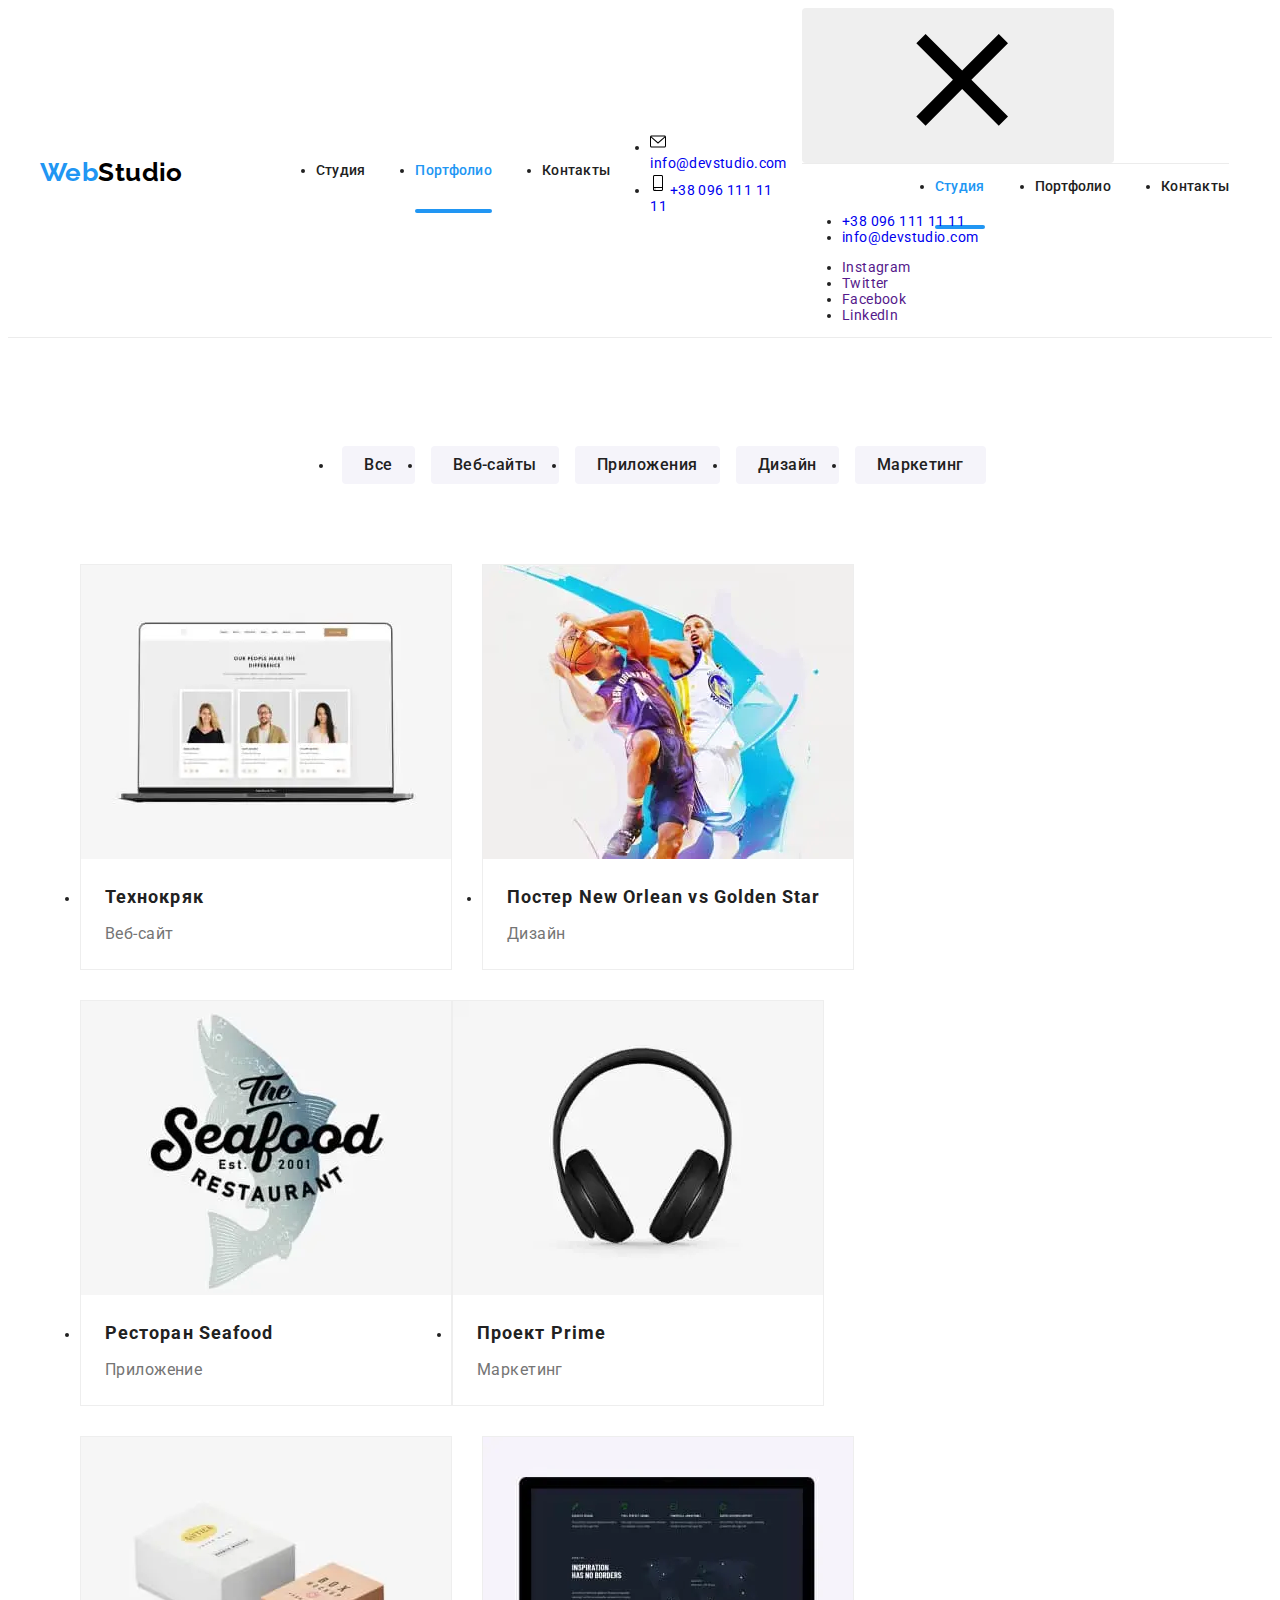
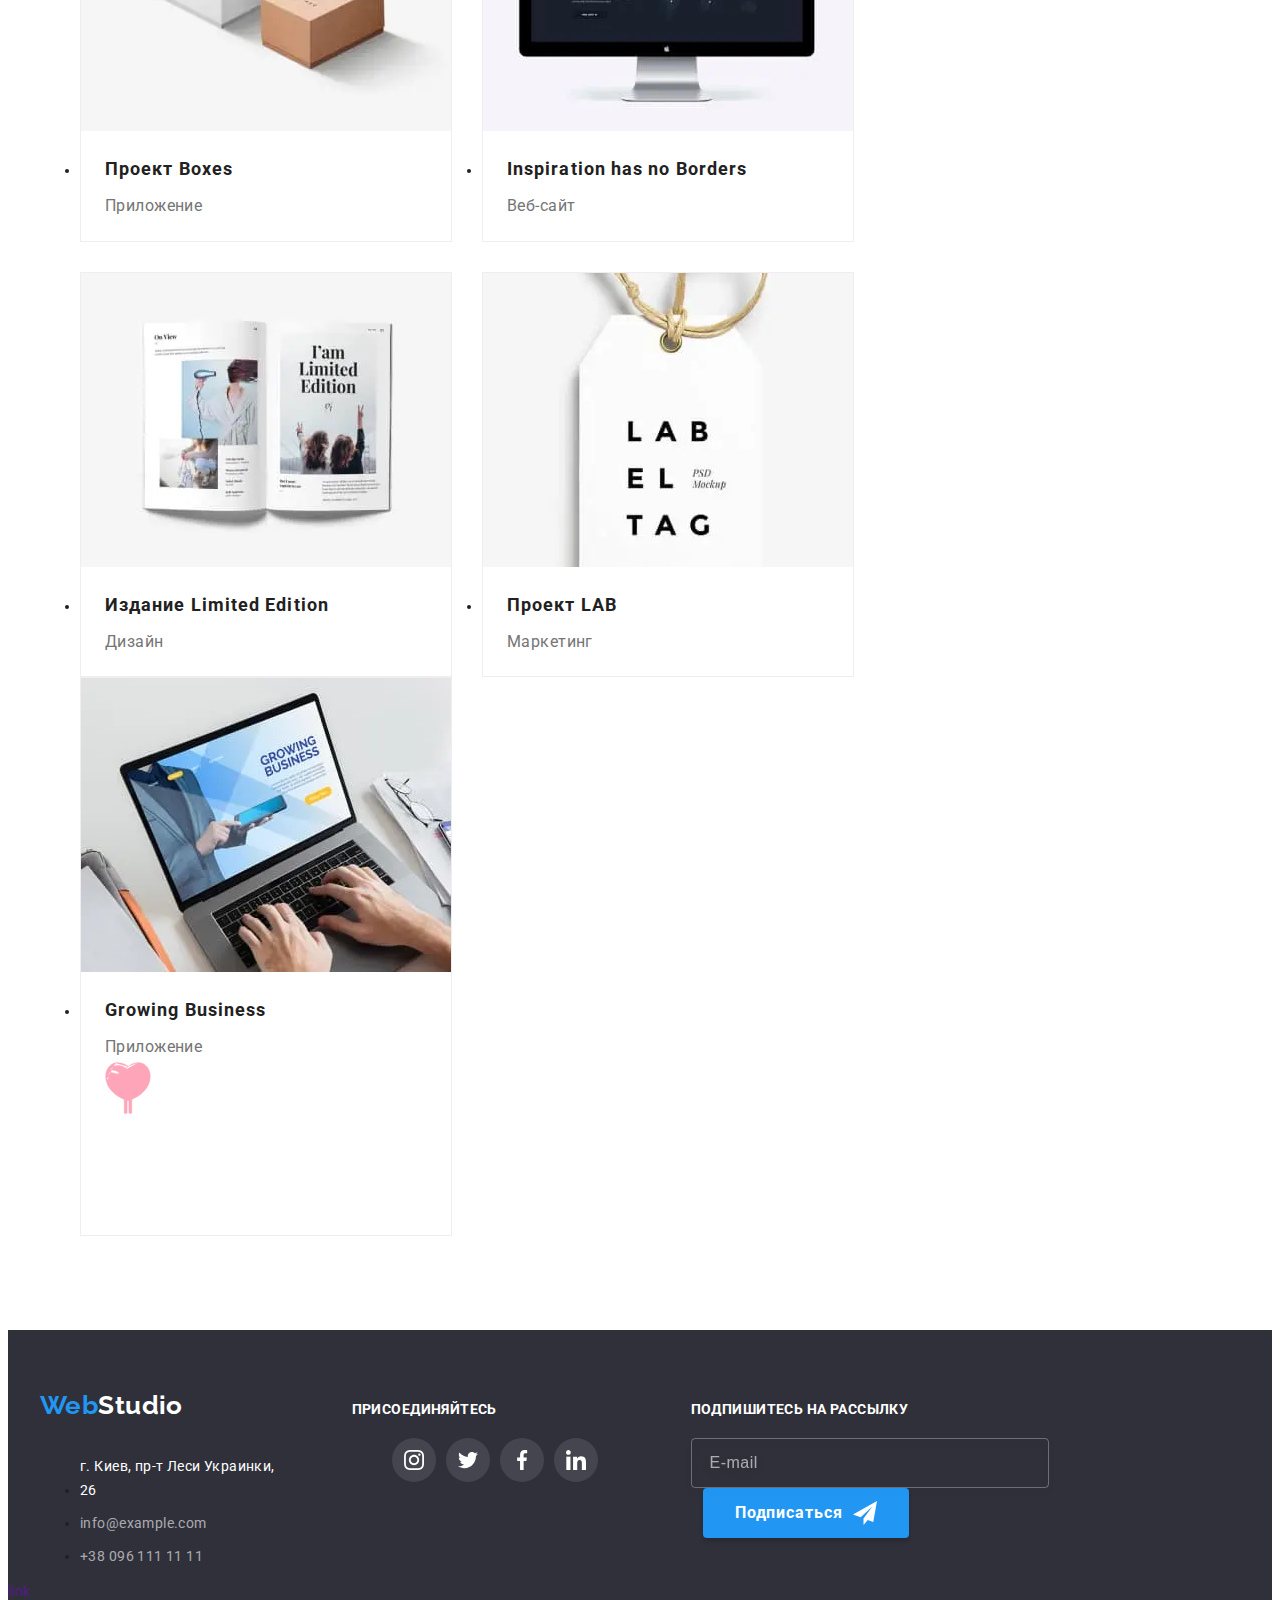
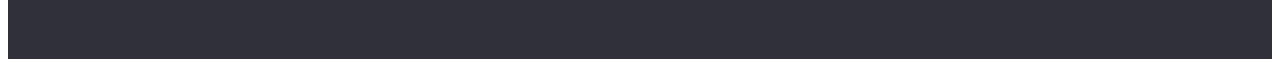
==== commit 1e96aa1f: "refactoring header" ====
--- a/portfolio.html
+++ b/portfolio.html
@@ -19,10 +19,10 @@
   </head>
 
   <body>
-    <header class="container line">
+    <header class="header">
       <!-- Шапка сайта-->
-      <div class="header-nav">
-        <nav class="header-nav-link header">
+      <div class="container">
+        <nav class="header-nav">
           <a href="./index.html" class="logo link"><span class="logo-word">Web</span>Studio</a>
           <ul class="site-nav">
             <li class="item"><a class="link-nav link" href="./index.html">Студия</a></li>
@@ -320,6 +320,7 @@
                 </div>
               </a>
             </li>
+
             <li class="project">
               <a href="" class="project-card-link link">
                 <div class="portfolio-card-overlay">
--- a/css/main.min.css
+++ b/css/main.min.css
@@ -1 +1 @@
-:root{--main-text-color: #212121;--secondary-text-color: #ffffff;--ouwer-text-color: #757575;--acent-color: #2196f3;--contener-color: #eeeeee;--logo-color-text: #000000;--buttons-port-color: #f5f4fa;--footer-text-color: rgba(255, 255, 255, 0.6);--background-footer-color: #2f303a;--background-section: #e5e5e5;--line-color: #ececec;--background-color: #ffffff;--icon-color: #afb1b8;--main-font: Roboto, sans-serif}body{background-color:var(--background-color);color:var(--main-text-color);font-family:var(--main-font);font-size:14px;letter-spacing:.03em}h1,h2,h3,h4,h5,h6,p{margin:0}img{display:block;max-width:100%;height:auto}address{font-style:normal}button{display:block;cursor:pointer;border:none;border-radius:4px}.section{padding-top:94px;padding-bottom:94px}@media screen and (max-width: 1199px){.section{padding-top:60px;padding-bottom:60px}}.list{list-style:none;padding-left:0;margin:0}.link{text-decoration:none}.container{width:100%;padding:0 15px;margin:0 auto}@media screen and (min-width: 480px){.container{width:480px}}@media screen and (min-width: 768px){.container{width:768px}}@media screen and (min-width: 1200px){.container{width:1200px}}header{min-width:100%;border-bottom:1px solid var(--line-color)}.logo{color:var(--logo-color-text);font-family:Raleway;font-weight:700;font-size:24px;line-height:1.16}.logo-word{color:var(--acent-color)}@media screen and (max-width: 767px){.header{display:flex;align-items:center;justify-content:space-between;padding-top:16px;padding-bottom:16px}.site-nav{display:none}.kontakt-nav{display:none}.burger-btn,.mobile-close-btn{background-color:rgba(0,0,0,0);border:none;padding:0}.burger-icon,.mobile-close-icon{width:40px;height:36px}.burger-icon:hover,.mobile-close-icon:hover{fill:var(--acent-color)}.mobile-close-icon{position:absolute;top:10px;right:15px}.mobile-menu{display:flex;flex-direction:column;position:fixed;width:100%;max-width:480px;height:100vh;max-height:100%;overflow:scroll;top:0;left:0;transform:translateX(-50%);transform:translateY(-100%);background-color:var(--secondary-text-color);z-index:1;transition:all 250ms cubic-bezier(0.4, 0, 0.2, 1)}.mobile-menu.is-open{transform:translateX(0);transform:translateY(0)}.mobile-kontakt-social{position:absolute;bottom:0}.mobile-header-nav{margin-top:10px;padding-left:25px}.mobile-header-nav .site-nav{display:block}.mobile-header-nav .site-nav .item{margin-bottom:32px}.mobile-header-nav .site-nav .item:last-child{margin-bottom:0px}.mobile-header-nav .item{position:relative}.mobile-header-nav .link-nav{color:var(--main-text-color);font-weight:500;line-height:1.18;font-size:40px;letter-spacing:.02em;transition:color 250ms cubic-bezier(0.4, 0, 0.2, 1)}.mobile-header-nav .link-nav:hover{color:var(--acent-color)}.mobile-header-nav .link-nav.current{color:var(--acent-color)}.mobile-kontakt-nav{padding-left:25px}.mobile-kontakt-nav .item{fill:var(--ouwer-text-color);margin-bottom:22px}.mobile-kontakt-nav .item:last-child{margin-bottom:0px}.mobile-kontakt-nav .tel-mail{display:inline-flex;align-items:center;color:var(--ouwer-text-color);font-weight:500;line-height:1.16;font-size:24px;letter-spacing:.02em;transition:color 250ms cubic-bezier(0.4, 0, 0.2, 1),fill 250ms cubic-bezier(0.4, 0, 0.2, 1)}.mobile-kontakt-nav .tel{font-size:34px;line-height:1.18;color:var(--acent-color)}.mobile-social{display:flex;margin-top:34px;padding-bottom:48px;padding-left:25px}.mobile-social .item{margin-right:10px;padding-right:10px;border-right:1px solid rgba(153,101,101,.2)}.mobile-social .item:last-child{margin-right:0px;padding-right:0px;border-right:0px}.mobile-social-link{font-weight:500;font-size:18px;line-height:1.22;letter-spacing:.02em;color:var(--acent-color)}}@media screen and (min-width: 768px){.burger-btn{display:none}.mobile-menu{display:none}.header{padding-top:26px;padding-bottom:26px}.header-nav-link,.site-nav,.header-nav{display:flex;align-items:center;justify-content:space-between;margin:0 auto}.site-nav{margin-left:88px}.site-nav .item{margin-right:50px}.site-nav .item:last-child{margin-right:0px}.link-nav{color:var(--main-text-color);font-weight:500;line-height:1.14;font-size:14px;letter-spacing:.02em;transition:color 250ms cubic-bezier(0.4, 0, 0.2, 1)}.link-nav:hover,.link-nav:focus{color:var(--acent-color)}.link-nav.current{color:var(--acent-color)}.link-nav.current::after{position:relative;content:"";display:block;bottom:-29px;left:0;height:4px;border-radius:2px;background-color:var(--acent-color)}.kontakt-nav{display:block;margin-left:84px}.kontakt-nav .item{fill:var(--ouwer-text-color);margin-bottom:10px}.kontakt-nav .item:last-child{margin-bottom:0px}.tel-mail{display:inline-flex;align-items:center;color:var(--ouwer-text-color);font-weight:500;line-height:1.16;font-size:12px;letter-spacing:.02em;transition:color 250ms cubic-bezier(0.4, 0, 0.2, 1),fill 250ms cubic-bezier(0.4, 0, 0.2, 1)}.tel-mail:hover,.tel-mail:focus{color:var(--acent-color);fill:var(--acent-color)}.tel-icon{margin-right:8px}}@media screen and (min-width: 1200px){.header-nav{justify-content:space-between}.logo{font-size:26px;line-height:1.19}.site-nav{margin-left:93px}.kontakt-nav .item{margin-bottom:0px}.link-nav.current::after{bottom:-31px}}.header-nav{width:100%}@media screen and (min-width: 480px){.header-nav{width:450px}}@media screen and (min-width: 1200px){.site-nav{display:flex;margin-left:93px}.site-nav .item{margin-right:50px}.site-nav .item:last-child{margin-right:0px}.item{position:relative}.link-nav{color:var(--main-text-color);font-weight:500;line-height:1.14;font-size:14px;letter-spacing:.02em;transition:color 250ms cubic-bezier(0.4, 0, 0.2, 1)}.link-nav:hover,.link-nav:focus{color:var(--acent-color)}.link-nav.current{color:var(--acent-color)}.link-nav.current::after{position:relative;content:"";display:block;bottom:-30px;left:0;height:4px;border-radius:2px;background-color:var(--acent-color)}}@media screen and (min-width: 1200px){.kontakt-nav{display:flex;margin-left:auto;align-items:center}.kontakt-nav .item{fill:var(--ouwer-text-color);margin-right:50px}.kontakt-nav .item:last-child{margin-right:0px}.tel-mail{display:inline-flex;align-items:center;color:var(--ouwer-text-color);font-weight:500;line-height:1.14;font-size:14px;letter-spacing:.02em;transition:color 250ms cubic-bezier(0.4, 0, 0.2, 1),fill 250ms cubic-bezier(0.4, 0, 0.2, 1)}.tel-mail:hover,.tel-mail:focus{color:var(--acent-color);fill:var(--acent-color)}.tel-icon{margin-right:10px}}@media screen and (max-width: 767px){.hero-section{max-width:480px;height:400px;margin-left:auto;margin-right:auto;text-align:center;background-image:linear-gradient(rgba(47, 48, 58, 0.4), rgba(47, 48, 58, 0.4)),url(../image/index/mobile-hero-img1x.jpg);background-color:var(--background-hero-img);background-repeat:no-repeat;background-position:center;background-size:cover}}@media screen and (max-width: 767px)and (min-device-pixel-ratio: 2),screen and (max-width: 767px)and (min-resolution: 192dpi),screen and (max-width: 767px)and (min-resolution: 2dppx){.hero-section{background-image:url(../image/index/hero-img@2x.jpg)}}@media screen and (max-width: 767px){.hero{padding-top:118px;padding-bottom:118px}}@media screen and (max-width: 767px){.hero-button{min-width:200px;display:inline-block;border:0px;padding:10px 32px;border-radius:4px;box-shadow:0px 4px 4px rgba(0,0,0,.15);color:var(--background-color);background-color:var(--acent-color);cursor:pointer;font-family:Roboto;font-weight:700;font-size:16px;line-height:1.87;letter-spacing:.06em}}@media screen and (max-width: 767px){.hero-title{margin-bottom:30px;color:var(--secondary-text-color);font-weight:900;font-size:26px;line-height:1.62;letter-spacing:.06em;text-transform:uppercase}}@media screen and (min-width: 768px){.hero-section{max-width:768px;height:400px;margin-left:auto;margin-right:auto;text-align:center;background-image:linear-gradient(rgba(47, 48, 58, 0.4), rgba(47, 48, 58, 0.4)),url(../image/index/tablet-hero-img.jpg);background-color:var(--background-hero-img);background-repeat:no-repeat;background-position:center;background-size:cover}}@media screen and (min-width: 768px)and (min-device-pixel-ratio: 2),screen and (min-width: 768px)and (min-resolution: 192dpi),screen and (min-width: 768px)and (min-resolution: 2dppx){.hero-section{background-image:url(../image/index/hero-img@2x.jpg)}}@media screen and (min-width: 768px){.hero{padding-top:118px;padding-bottom:118px}}@media screen and (min-width: 768px){.hero-button{min-width:200px;display:inline-block;border:0px;padding:10px 32px;border-radius:4px;box-shadow:0px 4px 4px rgba(0,0,0,.15);color:var(--background-color);background-color:var(--acent-color);cursor:pointer;font-family:Roboto;font-weight:700;font-size:16px;line-height:1.87;letter-spacing:.06em}}@media screen and (min-width: 768px){.hero-title{margin-bottom:30px;color:var(--secondary-text-color);font-weight:900;font-size:26px;line-height:1.62;letter-spacing:.06em;text-transform:uppercase}}@media screen and (min-width: 1200px){.hero-section{max-width:1600px;height:600px;background-image:linear-gradient(rgba(47, 48, 58, 0.4), rgba(47, 48, 58, 0.4)),url(../image/index/desktop-hero-img.jpg)}}@media screen and (min-width: 1200px)and (min-device-pixel-ratio: 2),screen and (min-width: 1200px)and (min-resolution: 192dpi),screen and (min-width: 1200px)and (min-resolution: 2dppx){.hero-section{background-image:url(../image/index/desktop-hero-img@2x.jpg)}}@media screen and (min-width: 1200px){.hero{padding-top:200px;padding-bottom:200px}}@media screen and (min-width: 1200px){.hero-title{font-weight:900;font-size:44px;line-height:1.36}}.backdrop{position:fixed;top:0px;left:0px;width:100%;height:100%;background:rgba(0,0,0,.5);transition:all 250ms cubic-bezier(0.4, 0, 0.2, 1)}.backdrop.is-hidden{visibility:hidden;opacity:0;pointer-events:none}.modal{position:absolute;top:50%;left:50%;transform:translate(-50%, -50%);width:95%;max-width:450px;height:95%;max-height:609px;overflow:scroll;border-radius:4px;background:var(--background-color);box-shadow:0px 1px 3px rgba(0,0,0,.12),0px 1px 1px rgba(0,0,0,.14),0px 2px 1px rgba(0,0,0,.2);padding:40px}.modal-close{position:absolute;display:flex;justify-content:center;align-items:center;top:8px;right:8px;width:30px;height:30px;background:rgba(0,0,0,0);border:1px solid rgba(0,0,0,.1);border-radius:50%;cursor:pointer}.modal-icon{align-items:center;width:17px;height:17px}.modal-icon:focus{fill:var(--acent-color)}.title-modal{font-size:20px;line-height:1.5;text-align:center;font-weight:bold;margin-bottom:12px}.modal-form{display:flex;flex-direction:column}.modal-form-label{font-weight:normal;font-size:12px;line-height:1.16;margin-top:10px;letter-spacing:.01em;color:var(--ouwer-text-color)}.modal-form-input-icon{display:block;position:relative;margin-top:4px}.modal-form-input{display:block;width:100%;height:40px;padding-left:42px;border:1px solid rgba(33,33,33,.2);border-radius:4px;transition:border-color 250ms cubic-bezier(0.4, 0, 0.2, 1)}.modal-form-input:focus{outline:none;border-color:var(--acent-color)}.modal-form-input:focus+.modal-form-icon{fill:var(--acent-color)}.modal-form-icon{position:absolute;top:50%;left:12px;transform:translateY(-50%);align-items:center;width:18px;height:18px;fill:var(--main-text-color) transition fill 250ms cubic-bezier(0.4, 0, 0.2, 1)}.modal-form-comment{font-style:normal;font-weight:normal;font-size:12px;line-height:1.16;letter-spacing:.01em;margin-top:4px;height:120px;border:1px solid rgba(33,33,33,.2);border-radius:4px;transition:border-color 250ms cubic-bezier(0.4, 0, 0.2, 1);resize:none;padding:12px 16px}.modal-form-comment::placeholder{font-style:normal;font-weight:normal;font-size:12px;line-height:1.16;letter-spacing:.01em;color:rgba(117,117,117,.5)}.modal-form-comment:focus{outline:none;border-color:var(--acent-color)}.modal-form-policy{display:flex;align-items:center;flex-wrap:wrap;margin-top:20px;font-style:normal;font-weight:normal;font-size:12px;line-height:1.17;letter-spacing:.03em;color:var(--ouwer-text-color)}.modal-form-policy::before{content:"";display:inline-block;width:16px;height:15px;margin-right:9px;background-image:url(../image/icon/icon-check-0.svg)}.policy-link{color:var(--acent-color);margin-left:5px}.modal-form-checkbox:checked+.modal-form-policy::before{background-image:url(../image/icon/icon-check.svg)}.modal-btn{align-self:center;margin-top:30px}@media screen and (min-width: 1200px){.modal{width:100%;max-width:528px;height:100%;max-height:581px}.title-modal{font-size:20px;line-height:1.15}.modal-form-policy{font-size:14px;line-height:1.71}}@media screen and (max-width: 767px){.features{padding-top:60px}.features-list{display:flex;flex-wrap:wrap}.features-item{width:100%;margin-bottom:30px}.features-item:last-child{margin-bottom:0px}.title-hide{position:absolute;width:1px;height:1px;margin:-1px;padding:0;overflow:hidden;border:0;clip:rect(0 0 0 0)}.features-title{margin-top:0px;margin-bottom:10px;text-align:center;font-weight:700;font-size:14px;line-height:1.14;text-transform:uppercase}.features-title::before{content:"";display:block;width:100%;height:120px;margin-bottom:30px;border-radius:4px;background-color:var(--buttons-port-color);background-repeat:no-repeat;background-position:center}.icon-antenna::before{background-image:url(../image/icon/antenna-1.png)}.icon-clock::before{background-image:url(../image/icon/clock-1.png)}.icon-diagram::before{background-image:url(../image/icon/diagram-1.png)}.icon-astronaut::before{background-image:url(../image/icon/astronaut-1.png)}.features-text{margin-top:0px;margin-bottom:0px;color:var(--ouwer-text-color);font-weight:400;font-size:14px;line-height:1.71}}@media screen and (min-width: 768px){.features{padding-top:60px;padding-bottom:60px}}@media screen and (min-width: 768px)and (min-width: 1200px){.features{padding-bottom:0px}}@media screen and (min-width: 768px){.features-list{display:flex;flex-wrap:wrap;margin:-15px}}@media screen and (min-width: 768px)and (min-width: 1200px){.features-list{margin:0px}}@media screen and (min-width: 768px){.features-item{width:354px;margin:15px}}@media screen and (min-width: 768px)and (min-width: 1200px){.features-item{margin:0px}}@media screen and (min-width: 768px){.title-hide{position:absolute;width:1px;height:1px;margin:-1px;padding:0;overflow:hidden;border:0;clip:rect(0 0 0 0)}}@media screen and (min-width: 768px){.features-title{margin-top:0px;margin-bottom:10px;font-weight:700;font-size:14px;line-height:1.14;text-transform:uppercase}.features-title::before{content:"";display:block;width:100%;height:120px;margin-bottom:30px;border-radius:4px;background-color:var(--buttons-port-color);background-repeat:no-repeat;background-position:center}}@media screen and (min-width: 768px){.icon-antenna::before{background-image:url(../image/icon/antenna-1.png)}}@media screen and (min-width: 768px){.icon-clock::before{background-image:url(../image/icon/clock-1.png)}}@media screen and (min-width: 768px){.icon-diagram::before{background-image:url(../image/icon/diagram-1.png)}}@media screen and (min-width: 768px){.icon-astronaut::before{background-image:url(../image/icon/astronaut-1.png)}}@media screen and (min-width: 768px){.features-text{color:var(--ouwer-text-color);font-weight:400;font-size:14px;line-height:1.71}}@media screen and (min-width: 1200px){.features{padding-top:94px}.features-item{width:270px;margin-right:30px}.features-item:last-child{margin-right:0px}}@media screen and (max-width: 1199px){.work{display:none}}@media screen and (min-width: 1200px){.work{padding-top:94px;padding-bottom:94px}.work-list{display:flex}.work-list .work-img{margin-right:30px}.section-title-work{margin-top:0px;margin-bottom:50px;font-weight:700;font-size:36px;line-height:1.16;text-align:center}.work-card-overlay{position:relative}.work-overlay-text{position:absolute;bottom:0px;left:0px;max-width:100%;height:70px;background:rgba(47,48,58,.8);color:var(--secondary-text-color);font-weight:700;font-size:14px;line-height:1.14;text-align:center;text-transform:uppercase}.work-desktop{padding:27px 82px 27px 83px}.work-mob{padding:27px 85px 27px 86px}.work-design{padding:27px 90px 27px 91px}}@media screen and (max-width: 767px){.team-section{background-color:var(--buttons-port-color)}.section-title-team{margin-top:0px;margin-bottom:30px;font-weight:700;font-size:28px;line-height:1.17;text-align:center}.card-team{background-color:var(--background-color);width:100%;margin-bottom:30px;box-shadow:0px 1px 3px rgba(0,0,0,.12),0px 1px 1px rgba(0,0,0,.14),0px 2px 1px rgba(0,0,0,.2);border-radius:0px 0px 4px 4px}.card-team:last-child{margin-bottom:0px}.team{padding-top:60px;padding-bottom:60px}.team-name{margin-top:30px;margin-bottom:0px;font-weight:500;font-size:16px;line-height:1.18;text-align:center}.team-work{margin-top:10px;margin-bottom:16px;color:var(--ouwer-text-color);font-weight:400;font-size:16px;line-height:1.18;text-align:center}.social{display:flex;justify-content:center;width:206px;margin-left:auto;margin-right:auto;padding-bottom:24px}.social-link{display:flex;justify-content:center;align-items:center;width:44px;height:44px;border-radius:50%;cursor:pointer;fill:var(--icon-color);transition:fill 250ms cubic-bezier(0.4, 0, 0.2, 1),background-color 250ms cubic-bezier(0.4, 0, 0.2, 1)}.social-link:last-child{margin-right:0px}.social-link:hover,.social-link:focus{background-color:var(--acent-color);fill:var(--secondary-text-color)}.social-item{display:flex;width:44px;height:44px;border-radius:50%;margin-right:10px}.social-icon{align-items:center;width:20px;height:20px}}@media screen and (min-width: 768px){.team-section{background-color:var(--buttons-port-color)}.section-title-team{margin-top:0px;margin-bottom:30px;font-weight:700;font-size:28px;line-height:1.17;text-align:center}.team-cards{display:flex;flex-wrap:wrap;margin:-15px}}@media screen and (min-width: 768px)and (min-width: 1200px){.team-cards{margin:0px}}@media screen and (min-width: 768px){.card-team{background-color:var(--background-color);width:354px;margin:15px;box-shadow:0px 1px 3px rgba(0,0,0,.12),0px 1px 1px rgba(0,0,0,.14),0px 2px 1px rgba(0,0,0,.2);border-radius:0px 0px 4px 4px}}@media screen and (min-width: 768px)and (min-width: 1200px){.card-team{margin:0px}}@media screen and (min-width: 768px){.team{padding-top:60px;padding-bottom:60px}}@media screen and (min-width: 768px){.team-name{margin-top:30px;margin-bottom:0px;font-weight:500;font-size:16px;line-height:1.18;text-align:center}}@media screen and (min-width: 768px){.team-work{margin-top:10px;margin-bottom:16px;color:var(--ouwer-text-color);font-weight:400;font-size:16px;line-height:1.18;text-align:center}}@media screen and (min-width: 768px){.social{display:flex;justify-content:center;width:206px;margin-left:auto;margin-right:auto;padding-bottom:24px}}@media screen and (min-width: 768px)and (min-width: 1200px){.social{padding-bottom:0px}}@media screen and (min-width: 768px){.social-link{display:flex;justify-content:center;align-items:center;width:44px;height:44px;border-radius:50%;cursor:pointer;fill:var(--icon-color);transition:fill 250ms cubic-bezier(0.4, 0, 0.2, 1),background-color 250ms cubic-bezier(0.4, 0, 0.2, 1)}.social-link:last-child{margin-right:0px}.social-link:hover,.social-link:focus{background-color:var(--acent-color);fill:var(--secondary-text-color)}}@media screen and (min-width: 768px){.social-item{display:flex;width:44px;height:44px;border-radius:50%;margin-right:10px}}@media screen and (min-width: 768px){.social-icon{align-items:center;width:20px;height:20px}}@media screen and (min-width: 1200px){.section-title-team{margin-bottom:50px;font-size:36px;line-height:1.16}.card-team{width:270px;margin-right:30px;box-shadow:0px 1px 3px rgba(0,0,0,.12),0px 1px 1px rgba(0,0,0,.14),0px 2px 1px rgba(0,0,0,.2);border-radius:0px 0px 4px 4px}.card-team:last-child{margin-right:0px}.team{padding-top:94px;padding-bottom:94px}.social{margin-bottom:30px}}@media screen and (min-width: 768px){.team-list{display:flex;gap:30px}}@media screen and (max-width: 767px){.team-item:not(:last-child){margin-bottom:30px}}@media screen and (max-width: 767px){.client-section{padding-top:60px;padding-bottom:60px}.client-title{margin-top:0px;margin-bottom:30px;font-weight:700;font-size:28px;line-height:1.18;text-align:center}.client-list{display:flex;flex-wrap:wrap;margin:-15px}.client-item{width:210px;height:90px;margin:15px}.client-link{display:flex;justify-content:center;align-items:center;width:100%;height:100%;cursor:pointer;border:1px solid var(--icon-color);fill:var(--icon-color);border-radius:4px;transition:fill 250ms cubic-bezier(0.4, 0, 0.2, 1),border 250ms cubic-bezier(0.4, 0, 0.2, 1)}.client-link:hover,.client-link:focus{fill:var(--acent-color);border:1px solid var(--acent-color)}.client-icon{display:flex;justify-content:center}.logo-1{width:44.27px;height:49.23px}.logo-2{width:40px;height:52px}.logo-3{width:41px;height:42.6px}.logo-4{width:79.66px;height:42.02px}.logo-5{width:59px;height:47px}.logo-6{width:88.48px;height:45.44px}}@media screen and (min-width: 768px){.client-section{padding-top:60px;padding-bottom:60px}.client-title{margin-bottom:30px;font-weight:700;font-size:28px;line-height:1.18;text-align:center}.client-list{display:flex;flex-wrap:wrap;margin:-15px}}@media screen and (min-width: 768px)and (min-width: 1200px){.client-list{margin:0px}}@media screen and (min-width: 768px){.client-item{width:226px;height:90px;margin:15px}}@media screen and (min-width: 768px)and (min-width: 1200px){.client-item{margin:0px}}@media screen and (min-width: 768px){.client-link{display:flex;justify-content:center;align-items:center;width:100%;height:100%;cursor:pointer;border:1px solid var(--icon-color);fill:var(--icon-color);border-radius:4px;transition:fill 250ms cubic-bezier(0.4, 0, 0.2, 1),border 250ms cubic-bezier(0.4, 0, 0.2, 1)}.client-link:hover,.client-link:focus{fill:var(--acent-color);border:1px solid var(--acent-color)}}@media screen and (min-width: 768px){.client-icon{display:flex;justify-content:center}}@media screen and (min-width: 768px){.logo-1{width:44.27px;height:49.23px}}@media screen and (min-width: 768px){.logo-2{width:40px;height:52px}}@media screen and (min-width: 768px){.logo-3{width:41px;height:42.6px}}@media screen and (min-width: 768px){.logo-4{width:79.66px;height:42.02px}}@media screen and (min-width: 768px){.logo-5{width:59px;height:47px}}@media screen and (min-width: 768px){.logo-6{width:88.48px;height:45.44px}}@media screen and (min-width: 1200px){.client-section{padding-top:94px;padding-bottom:94px}.client-title{margin-bottom:50px;font-size:36px;line-height:1.16}.client-list{display:flex;justify-content:center}.client-item{width:170px;height:90px;margin-right:30px}.client-item:last-child{margin-right:0px}}@media screen and (max-width: 767px){.portfolio-filters{display:flex;flex-wrap:wrap;padding-bottom:40px}.portfolio-button:not(:last-child){margin-right:8px;padding-bottom:15px}.button{display:inline-block;color:var(--main-text-color);background-color:var(--buttons-port-color);font-family:Roboto;font-weight:500;font-size:16px;line-height:1.62;letter-spacing:.03em;text-align:center;border:0px;border-radius:4px;padding:6px 22px;transition:color 250ms cubic-bezier(0.4, 0, 0.2, 1),background-color 250ms cubic-bezier(0.4, 0, 0.2, 1),box-shadow 250ms cubic-bezier(0.4, 0, 0.2, 1)}.button:hover,.button:focus{color:var(--background-color);background-color:var(--acent-color);cursor:pointer;box-shadow:0px 3px 1px rgba(0,0,0,.1),0px 1px 2px rgba(0,0,0,.08),0px 2px 2px rgba(0,0,0,.12)}.button:active{color:var(--background-color);background-color:var(--acent-color)}}@media screen and (min-width: 768px){.portfolio-filters{display:flex;justify-content:center;padding-bottom:30px}.portfolio-button:not(:last-child){margin-right:8px}.button{display:inline-block;color:var(--main-text-color);background-color:var(--buttons-port-color);font-family:Roboto;font-weight:500;font-size:16px;line-height:1.62;letter-spacing:.03em;text-align:center;border:0px;border-radius:4px;padding:6px 22px;transition:color 250ms cubic-bezier(0.4, 0, 0.2, 1),background-color 250ms cubic-bezier(0.4, 0, 0.2, 1),box-shadow 250ms cubic-bezier(0.4, 0, 0.2, 1)}.button:hover,.button:focus{color:var(--background-color);background-color:var(--acent-color);cursor:pointer;box-shadow:0px 3px 1px rgba(0,0,0,.1),0px 1px 2px rgba(0,0,0,.08),0px 2px 2px rgba(0,0,0,.12)}.button:active{color:var(--background-color);background-color:var(--acent-color)}}@media screen and (min-width: 1200px){.portfolio-filters{display:flex;justify-content:center;margin-bottom:50px}.portfolio-filters .button:first-child{margin-right:0px}.button{display:inline-block;color:var(--main-text-color);background-color:var(--buttons-port-color);font-family:Roboto;font-weight:500;font-size:16px;line-height:1.62;letter-spacing:.03em;text-align:center;border:0px;border-radius:4px;padding:6px 22px;margin-left:8px;transition:color 250ms cubic-bezier(0.4, 0, 0.2, 1),background-color 250ms cubic-bezier(0.4, 0, 0.2, 1),box-shadow 250ms cubic-bezier(0.4, 0, 0.2, 1)}.button:hover,.button:focus{color:var(--background-color);background-color:var(--acent-color);cursor:pointer;box-shadow:0px 3px 1px rgba(0,0,0,.1),0px 1px 2px rgba(0,0,0,.08),0px 2px 2px rgba(0,0,0,.12)}.button:active{color:var(--background-color);background-color:var(--acent-color)}}@media screen and (max-width: 767px){.portfolio-section{padding-top:60px;padding-bottom:60px}.project{max-width:450px;border:1px solid var(--contener-color);margin-bottom:30px}.project:last-child{margin-bottom:0px}.project-card-link{display:block;transition:box-shadow 250ms cubic-bezier(0.4, 0, 0.2, 1)}.project-card-link:hover,.project-card-link:focus{box-shadow:0px 1px 1px rgba(0,0,0,.12),0px 4px 4px rgba(0,0,0,.06),1px 4px 6px rgba(197,156,156,.16)}.project-card-link:hover .overlay-text-conteiner,.project-card-link:focus .overlay-text-conteiner{transform:translateY(0)}.card-text{padding:20px 24px}.project-title{margin-bottom:4px;color:var(--main-text-color);font-weight:700;font-size:18px;line-height:2;letter-spacing:.06em}.project-name{margin-top:0px;color:var(--ouwer-text-color);font-weight:400;font-size:16px;line-height:1.87}.portfolio-card-overlay{position:relative;overflow:hidden}.overlay-text-conteiner{position:absolute;top:0px;left:0px;width:100%;height:100%;background:rgba(33,150,243,.9);color:var(--secondary-text-color);transform:translateY(100%);transition:transform 250ms cubic-bezier(0.4, 0, 0.2, 1)}.overlay-text{padding:63px 24px;font-style:normal;font-weight:normal;font-size:18px;line-height:1.56}}@media screen and (min-width: 768px){.portfolio-section{padding-top:60px;padding-bottom:60px}.project-card{display:flex;flex-wrap:wrap;margin:-15px}}@media screen and (min-width: 768px)and (min-width: 1200px){.project-card{margin:0px}}@media screen and (min-width: 768px){.project{width:354px;border:1px solid var(--contener-color);margin:15px}}@media screen and (min-width: 768px)and (min-width: 1200px){.project{margin:0px}}@media screen and (min-width: 768px){.project-card-link{display:block;transition:box-shadow 250ms cubic-bezier(0.4, 0, 0.2, 1)}.project-card-link:hover,.project-card-link:focus{box-shadow:0px 1px 1px rgba(0,0,0,.12),0px 4px 4px rgba(0,0,0,.06),1px 4px 6px rgba(197,156,156,.16)}.project-card-link:hover .overlay-text-conteiner,.project-card-link:focus .overlay-text-conteiner{transform:translateY(0)}}@media screen and (min-width: 768px){.card-text{padding:20px 24px}}@media screen and (min-width: 768px){.project-title{margin-bottom:4px;color:var(--main-text-color);font-weight:700;font-size:18px;line-height:2;letter-spacing:.06em}}@media screen and (min-width: 768px){.project-name{margin-top:0px;color:var(--ouwer-text-color);font-weight:400;font-size:16px;line-height:1.87}}@media screen and (min-width: 768px){.portfolio-card-overlay{position:relative;overflow:hidden}}@media screen and (min-width: 768px){.overlay-text-conteiner{position:absolute;top:0px;left:0px;width:100%;height:100%;background:rgba(33,150,243,.9);color:var(--secondary-text-color);transform:translateY(100%);transition:transform 250ms cubic-bezier(0.4, 0, 0.2, 1)}}@media screen and (min-width: 768px){.overlay-text{padding:63px 24px;font-style:normal;font-weight:normal;font-size:18px;line-height:1.56}}@media screen and (min-width: 1200px){.portfolio-section{padding-top:94px;padding-bottom:94px}.project{width:370px;margin-right:30px;margin-bottom:30px}.project:nth-child(3n){margin-right:0px}.project:nth-last-child(-n+3){margin-bottom:0px}}@media screen and (max-width: 767px){.footer-background{background-color:var(--background-footer-color)}.footer{padding-top:60px;padding-bottom:60px}.footer-flex{display:flex;align-items:center;flex-direction:column}.footer-nav{margin-bottom:60px;text-align:center}.logo-footer{display:inline-block;margin-bottom:20px;color:var(--secondary-text-color);font-family:Raleway;font-weight:700;font-size:24px;line-height:1.17}.tel-mail-footer{display:inline-block;margin-bottom:9px;color:var(--footer-text-color);font-weight:400;font-size:14px;line-height:1.71}.tel{margin-bottom:0px}.footer-map{display:inline-block;margin-bottom:9px;color:var(--secondary-text-color);font-weight:400;font-size:14px;line-height:1.71}.container-social-link{display:inline-block;text-align:center}.footer-social{display:flex;justify-content:center;width:206px;margin-left:auto;margin-right:auto;margin-bottom:60px}.footer-social-link{display:flex;justify-content:center;align-items:center;width:44px;height:44px;border-radius:50%;cursor:pointer;fill:var(--secondary-text-color);background:rgba(255,255,255,.1);transition:fill 250ms cubic-bezier(0.4, 0, 0.2, 1),background-color 250ms cubic-bezier(0.4, 0, 0.2, 1)}.footer-social-link:hover,.footer-social-link:focus{background-color:var(--acent-color);fill:var(--secondary-text-color)}.footer-social-item{display:flex;width:44px;height:44px;border-radius:50%;margin-right:10px}.footer-social-item:last-child{margin-right:0px}.footer-social-icon{align-items:center;width:20px;height:20px}.form-footer{width:100%;text-align:center}.footer-title{margin-top:0px;margin-bottom:20px;color:var(--secondary-text-color);font-weight:700;font-size:14px;line-height:1.14;text-transform:uppercase}.footer-input{width:100%;height:50px;border:1px solid rgba(255,255,255,.3);box-sizing:border-box;filter:drop-shadow(0px 4px 4px rgba(0, 0, 0, 0.15));border-radius:4px;background:inherit;color:var(--secondary-text-color)}.footer-input::placeholder{font-weight:normal;font-size:16px;line-height:1.25;padding-left:16px;display:flex;align-items:center;letter-spacing:.03em;color:rgba(255,255,255,.6)}.footer-btn{display:inline-flex;margin-top:20px;align-items:center}.footer-btn-icon{margin-left:10px;width:24px;height:24px}}@media screen and (min-width: 768px){.footer-background{background-color:var(--background-footer-color)}.footer{padding-top:60px;padding-bottom:60px}.footer-flex{display:flex;justify-content:center;flex-wrap:wrap}}@media screen and (min-width: 768px)and (min-width: 1200px){.footer-flex{justify-content:normal;flex-wrap:nowrap}}@media screen and (min-width: 768px){.footer-nav{margin-bottom:60px;margin-right:165px;text-align:center}}@media screen and (min-width: 768px)and (min-width: 1200px){.footer-nav{margin-bottom:0px;text-align:start}}@media screen and (min-width: 768px){.logo-footer{display:inline-block;margin-bottom:20px;color:var(--secondary-text-color);font-family:Raleway;font-weight:700;font-size:24px;line-height:1.17}}@media screen and (min-width: 768px){.tel-mail-footer{display:inline-block;margin-bottom:9px;color:var(--footer-text-color);font-weight:400;font-size:14px;line-height:1.71}}@media screen and (min-width: 768px){.tel{margin-bottom:0px}}@media screen and (min-width: 768px){.footer-map{display:inline-block;margin-bottom:9px;color:var(--secondary-text-color);font-weight:400;font-size:14px;line-height:1.71}}@media screen and (min-width: 768px){.container-social-link{display:inline-block;text-align:center}}@media screen and (min-width: 768px)and (min-width: 1200px){.container-social-link{text-align:start}}@media screen and (min-width: 768px){.footer-social{display:flex;justify-content:center;width:206px;margin-left:auto;margin-right:auto;margin-bottom:60px}}@media screen and (min-width: 768px){.footer-social-link{display:flex;justify-content:center;align-items:center;width:44px;height:44px;border-radius:50%;cursor:pointer;fill:var(--secondary-text-color);background:rgba(255,255,255,.1);transition:fill 250ms cubic-bezier(0.4, 0, 0.2, 1),background-color 250ms cubic-bezier(0.4, 0, 0.2, 1)}.footer-social-link:hover,.footer-social-link:focus{background-color:var(--acent-color);fill:var(--secondary-text-color)}}@media screen and (min-width: 768px){.footer-social-item{display:flex;width:44px;height:44px;border-radius:50%;margin-right:10px}.footer-social-item:last-child{margin-right:0px}}@media screen and (min-width: 768px){.footer-social-icon{align-items:center;width:20px;height:20px}}@media screen and (min-width: 768px){.form-footer{text-align:center}}@media screen and (min-width: 768px)and (min-width: 1200px){.form-footer{text-align:start}}@media screen and (min-width: 768px){.footer-title{margin-top:0px;margin-bottom:20px;color:var(--secondary-text-color);font-weight:700;font-size:14px;line-height:1.14;text-transform:uppercase}}@media screen and (min-width: 768px){.footer-input{width:100%;height:50px;border:1px solid rgba(255,255,255,.3);box-sizing:border-box;filter:drop-shadow(0px 4px 4px rgba(0, 0, 0, 0.15));border-radius:4px;background:inherit;color:var(--secondary-text-color)}.footer-input::placeholder{font-weight:normal;font-size:16px;line-height:1.25;padding-left:16px;display:flex;align-items:center;letter-spacing:.03em;color:rgba(255,255,255,.6)}}@media screen and (min-width: 768px){.footer-btn{display:inline-flex;margin-top:20px;align-items:center}}@media screen and (min-width: 768px)and (min-width: 1200px){.footer-btn{margin-top:0px}}@media screen and (min-width: 768px){.footer-btn-icon{margin-left:10px;width:24px;height:24px}}@media screen and (min-width: 1200px){.footer-flex{align-items:baseline}.footer-nav{margin-right:70px}.logo-footer{font-size:26px;line-height:1.19}.container-social-link{display:inline-block}.footer-social{margin-bottom:30px}.footer-social-link:last-child{margin-right:0px}.form-footer{height:86px;margin-left:93px}.footer-input{width:358px}.footer-btn{display:inline-flex;margin-left:12px;align-items:center}}/*# sourceMappingURL=main.min.css.map */+:root{--main-text-color: #212121;--secondary-text-color: #ffffff;--ouwer-text-color: #757575;--acent-color: #2196f3;--contener-color: #eeeeee;--logo-color-text: #000000;--buttons-port-color: #f5f4fa;--footer-text-color: rgba(255, 255, 255, 0.6);--background-footer-color: #2f303a;--background-section: #e5e5e5;--line-color: #ececec;--background-color: #ffffff;--icon-color: #afb1b8;--main-font: Roboto, sans-serif}body{background-color:var(--background-color);color:var(--main-text-color);font-family:var(--main-font);font-size:14px;letter-spacing:.03em}h1,h2,h3,h4,h5,h6,p{margin:0}img{display:block;max-width:100%;height:auto}address{font-style:normal}button{display:block;cursor:pointer;border:none;border-radius:4px}.section{padding-top:94px;padding-bottom:94px}@media screen and (max-width: 1199px){.section{padding-top:60px;padding-bottom:60px}}.list{list-style:none;padding-left:0;margin:0}.link{text-decoration:none}.container{width:100%;padding:0 15px;margin:0 auto}@media screen and (min-width: 480px){.container{width:480px}}@media screen and (min-width: 768px){.container{width:768px}}@media screen and (min-width: 1200px){.container{width:1200px}}.header{border-bottom:1px solid var(--line-color)}@media screen and (min-width: 768px){header .container{display:flex;align-items:center}}.header-nav{display:flex;align-items:center}@media screen and (max-width: 767px){.header-nav{justify-content:space-between}}.logo{color:var(--logo-color-text);font-family:Raleway;font-weight:700;font-size:24px;line-height:1.16}@media screen and (max-width: 767px){.logo{padding-top:16px;padding-bottom:16px}}@media screen and (min-width: 1200px){.logo{font-size:26px;line-height:1.19}}.logo-word{color:var(--acent-color)}.nav{display:flex;margin-left:88px}@media screen and (max-width: 767px){.nav{display:none}}.nav-item:not(:last-child){margin-right:50px}@media screen and (min-width: 1200px){.nav{margin-left:93px}}.nav-link{display:block;padding:32px 0;color:var(--main-text-color);font-weight:500;line-height:1.14;letter-spacing:.02em;transition:color 250ms cubic-bezier(0.4, 0, 0.2, 1)}.nav-link:hover,.nav-link:focus{color:var(--acent-color)}.nav-link.current{color:var(--acent-color);position:relative}.nav-link.current::after{content:"";position:absolute;bottom:0;left:0;width:100%;height:4px;border-radius:2px;background-color:var(--acent-color)}.contact-list{margin-left:auto}@media screen and (max-width: 767px){.contact-list{display:none}}@media screen and (min-width: 1200px){.contact-list{display:flex}}@media screen and (max-width: 1199px){.contact-item:not(:last-child){margin-bottom:10px}}@media screen and (min-width: 1200px){.contact-item:not(:last-child){margin-right:30px}}.contact-link{display:flex;align-items:center;color:var(--ouwer-text-color);font-weight:500;line-height:1.14;letter-spacing:.02em;transition:color 250ms cubic-bezier(0.4, 0, 0.2, 1),fill 250ms cubic-bezier(0.4, 0, 0.2, 1)}.contact-link:hover,.contact-link:focus{color:var(--acent-color)}.contact-icon{fill:currentColor;margin-right:10px}@media screen and (max-width: 767px){.burger-btn,.mobile-close-btn{background-color:rgba(0,0,0,0);border:none;padding:0}.burger-icon,.mobile-close-icon{width:40px;height:40px}.burger-icon:hover,.mobile-close-icon:hover{fill:var(--acent-color)}.mobile-close-icon{position:absolute;top:10px;right:15px}.mobile-menu{display:flex;flex-direction:column;position:fixed;width:100%;max-width:480px;height:100vh;max-height:100%;overflow:scroll;top:0;left:0;transform:translateX(-50%);transform:translateY(-100%);background-color:var(--secondary-text-color);z-index:1;transition:all 250ms cubic-bezier(0.4, 0, 0.2, 1)}.mobile-menu.is-open{transform:translateX(0);transform:translateY(0)}.mobile-kontakt-social{position:absolute;bottom:0}.mobile-header-nav{margin-top:10px;padding-left:25px}.mobile-header-nav .site-nav{display:block}.mobile-header-nav .site-nav .item{margin-bottom:32px}.mobile-header-nav .site-nav .item:last-child{margin-bottom:0px}.mobile-header-nav .item{position:relative}.mobile-header-nav .link-nav{color:var(--main-text-color);font-weight:500;line-height:1.18;font-size:40px;letter-spacing:.02em;transition:color 250ms cubic-bezier(0.4, 0, 0.2, 1)}.mobile-header-nav .link-nav:hover{color:var(--acent-color)}.mobile-header-nav .link-nav.current{color:var(--acent-color)}.mobile-kontakt-nav{padding-left:25px}.mobile-kontakt-nav .item{fill:var(--ouwer-text-color);margin-bottom:22px}.mobile-kontakt-nav .item:last-child{margin-bottom:0px}.mobile-kontakt-nav .tel-mail{display:inline-flex;align-items:center;color:var(--ouwer-text-color);font-weight:500;line-height:1.16;font-size:24px;letter-spacing:.02em;transition:color 250ms cubic-bezier(0.4, 0, 0.2, 1),fill 250ms cubic-bezier(0.4, 0, 0.2, 1)}.mobile-kontakt-nav .tel{font-size:34px;line-height:1.18;color:var(--acent-color)}.mobile-social{display:flex;margin-top:34px;padding-bottom:48px;padding-left:25px}.mobile-social .item{margin-right:10px;padding-right:10px;border-right:1px solid rgba(153,101,101,.2)}.mobile-social .item:last-child{margin-right:0px;padding-right:0px;border-right:0px}.mobile-social-link{font-weight:500;font-size:18px;line-height:1.22;letter-spacing:.02em;color:var(--acent-color)}}@media screen and (min-width: 768px){.burger-btn{display:none}.mobile-menu{display:none}}@media screen and (min-width: 1200px){.site-nav{display:flex;margin-left:93px}.site-nav .item{margin-right:50px}.site-nav .item:last-child{margin-right:0px}.item{position:relative}.link-nav{color:var(--main-text-color);font-weight:500;line-height:1.14;font-size:14px;letter-spacing:.02em;transition:color 250ms cubic-bezier(0.4, 0, 0.2, 1)}.link-nav:hover,.link-nav:focus{color:var(--acent-color)}.link-nav.current{color:var(--acent-color)}.link-nav.current::after{position:relative;content:"";display:block;bottom:-30px;left:0;height:4px;border-radius:2px;background-color:var(--acent-color)}}@media screen and (max-width: 767px){.hero-section{max-width:480px;height:400px;margin-left:auto;margin-right:auto;text-align:center;background-image:linear-gradient(rgba(47, 48, 58, 0.4), rgba(47, 48, 58, 0.4)),url(../image/index/mobile-hero-img1x.jpg);background-color:var(--background-hero-img);background-repeat:no-repeat;background-position:center;background-size:cover}}@media screen and (max-width: 767px)and (min-device-pixel-ratio: 2),screen and (max-width: 767px)and (min-resolution: 192dpi),screen and (max-width: 767px)and (min-resolution: 2dppx){.hero-section{background-image:url(../image/index/hero-img@2x.jpg)}}@media screen and (max-width: 767px){.hero{padding-top:118px;padding-bottom:118px}}@media screen and (max-width: 767px){.hero-button{min-width:200px;display:inline-block;border:0px;padding:10px 32px;border-radius:4px;box-shadow:0px 4px 4px rgba(0,0,0,.15);color:var(--background-color);background-color:var(--acent-color);cursor:pointer;font-family:Roboto;font-weight:700;font-size:16px;line-height:1.87;letter-spacing:.06em}}@media screen and (max-width: 767px){.hero-title{margin-bottom:30px;color:var(--secondary-text-color);font-weight:900;font-size:26px;line-height:1.62;letter-spacing:.06em;text-transform:uppercase}}@media screen and (min-width: 768px){.hero-section{max-width:768px;height:400px;margin-left:auto;margin-right:auto;text-align:center;background-image:linear-gradient(rgba(47, 48, 58, 0.4), rgba(47, 48, 58, 0.4)),url(../image/index/tablet-hero-img.jpg);background-color:var(--background-hero-img);background-repeat:no-repeat;background-position:center;background-size:cover}}@media screen and (min-width: 768px)and (min-device-pixel-ratio: 2),screen and (min-width: 768px)and (min-resolution: 192dpi),screen and (min-width: 768px)and (min-resolution: 2dppx){.hero-section{background-image:url(../image/index/hero-img@2x.jpg)}}@media screen and (min-width: 768px){.hero{padding-top:118px;padding-bottom:118px}}@media screen and (min-width: 768px){.hero-button{min-width:200px;display:inline-block;border:0px;padding:10px 32px;border-radius:4px;box-shadow:0px 4px 4px rgba(0,0,0,.15);color:var(--background-color);background-color:var(--acent-color);cursor:pointer;font-family:Roboto;font-weight:700;font-size:16px;line-height:1.87;letter-spacing:.06em}}@media screen and (min-width: 768px){.hero-title{margin-bottom:30px;color:var(--secondary-text-color);font-weight:900;font-size:26px;line-height:1.62;letter-spacing:.06em;text-transform:uppercase}}@media screen and (min-width: 1200px){.hero-section{max-width:1600px;height:600px;background-image:linear-gradient(rgba(47, 48, 58, 0.4), rgba(47, 48, 58, 0.4)),url(../image/index/desktop-hero-img.jpg)}}@media screen and (min-width: 1200px)and (min-device-pixel-ratio: 2),screen and (min-width: 1200px)and (min-resolution: 192dpi),screen and (min-width: 1200px)and (min-resolution: 2dppx){.hero-section{background-image:url(../image/index/desktop-hero-img@2x.jpg)}}@media screen and (min-width: 1200px){.hero{padding-top:200px;padding-bottom:200px}}@media screen and (min-width: 1200px){.hero-title{font-weight:900;font-size:44px;line-height:1.36}}.backdrop{position:fixed;top:0px;left:0px;width:100%;height:100%;background:rgba(0,0,0,.5);transition:all 250ms cubic-bezier(0.4, 0, 0.2, 1)}.backdrop.is-hidden{visibility:hidden;opacity:0;pointer-events:none}.modal{position:absolute;top:50%;left:50%;transform:translate(-50%, -50%);width:95%;max-width:450px;height:95%;max-height:609px;overflow:scroll;border-radius:4px;background:var(--background-color);box-shadow:0px 1px 3px rgba(0,0,0,.12),0px 1px 1px rgba(0,0,0,.14),0px 2px 1px rgba(0,0,0,.2);padding:40px}.modal-close{position:absolute;display:flex;justify-content:center;align-items:center;top:8px;right:8px;width:30px;height:30px;background:rgba(0,0,0,0);border:1px solid rgba(0,0,0,.1);border-radius:50%;cursor:pointer}.modal-icon{align-items:center;width:17px;height:17px}.modal-icon:focus{fill:var(--acent-color)}.title-modal{font-size:20px;line-height:1.5;text-align:center;font-weight:bold;margin-bottom:12px}.modal-form{display:flex;flex-direction:column}.modal-form-label{font-weight:normal;font-size:12px;line-height:1.16;margin-top:10px;letter-spacing:.01em;color:var(--ouwer-text-color)}.modal-form-input-icon{display:block;position:relative;margin-top:4px}.modal-form-input{display:block;width:100%;height:40px;padding-left:42px;border:1px solid rgba(33,33,33,.2);border-radius:4px;transition:border-color 250ms cubic-bezier(0.4, 0, 0.2, 1)}.modal-form-input:focus{outline:none;border-color:var(--acent-color)}.modal-form-input:focus+.modal-form-icon{fill:var(--acent-color)}.modal-form-icon{position:absolute;top:50%;left:12px;transform:translateY(-50%);align-items:center;width:18px;height:18px;fill:var(--main-text-color) transition fill 250ms cubic-bezier(0.4, 0, 0.2, 1)}.modal-form-comment{font-style:normal;font-weight:normal;font-size:12px;line-height:1.16;letter-spacing:.01em;margin-top:4px;height:120px;border:1px solid rgba(33,33,33,.2);border-radius:4px;transition:border-color 250ms cubic-bezier(0.4, 0, 0.2, 1);resize:none;padding:12px 16px}.modal-form-comment::placeholder{font-style:normal;font-weight:normal;font-size:12px;line-height:1.16;letter-spacing:.01em;color:rgba(117,117,117,.5)}.modal-form-comment:focus{outline:none;border-color:var(--acent-color)}.modal-form-policy{display:flex;align-items:center;flex-wrap:wrap;margin-top:20px;font-style:normal;font-weight:normal;font-size:12px;line-height:1.17;letter-spacing:.03em;color:var(--ouwer-text-color)}.modal-form-policy::before{content:"";display:inline-block;width:16px;height:15px;margin-right:9px;background-image:url(../image/icon/icon-check-0.svg)}.policy-link{color:var(--acent-color);margin-left:5px}.modal-form-checkbox:checked+.modal-form-policy::before{background-image:url(../image/icon/icon-check.svg)}.modal-btn{align-self:center;margin-top:30px}@media screen and (min-width: 1200px){.modal{width:100%;max-width:528px;height:100%;max-height:581px}.title-modal{font-size:20px;line-height:1.15}.modal-form-policy{font-size:14px;line-height:1.71}}@media screen and (max-width: 767px){.features{padding-top:60px}.features-list{display:flex;flex-wrap:wrap}.features-item{width:100%;margin-bottom:30px}.features-item:last-child{margin-bottom:0px}.title-hide{position:absolute;width:1px;height:1px;margin:-1px;padding:0;overflow:hidden;border:0;clip:rect(0 0 0 0)}.features-title{margin-top:0px;margin-bottom:10px;text-align:center;font-weight:700;font-size:14px;line-height:1.14;text-transform:uppercase}.features-title::before{content:"";display:block;width:100%;height:120px;margin-bottom:30px;border-radius:4px;background-color:var(--buttons-port-color);background-repeat:no-repeat;background-position:center}.icon-antenna::before{background-image:url(../image/icon/antenna-1.png)}.icon-clock::before{background-image:url(../image/icon/clock-1.png)}.icon-diagram::before{background-image:url(../image/icon/diagram-1.png)}.icon-astronaut::before{background-image:url(../image/icon/astronaut-1.png)}.features-text{margin-top:0px;margin-bottom:0px;color:var(--ouwer-text-color);font-weight:400;font-size:14px;line-height:1.71}}@media screen and (min-width: 768px){.features{padding-top:60px;padding-bottom:60px}}@media screen and (min-width: 768px)and (min-width: 1200px){.features{padding-bottom:0px}}@media screen and (min-width: 768px){.features-list{display:flex;flex-wrap:wrap;margin:-15px}}@media screen and (min-width: 768px)and (min-width: 1200px){.features-list{margin:0px}}@media screen and (min-width: 768px){.features-item{width:354px;margin:15px}}@media screen and (min-width: 768px)and (min-width: 1200px){.features-item{margin:0px}}@media screen and (min-width: 768px){.title-hide{position:absolute;width:1px;height:1px;margin:-1px;padding:0;overflow:hidden;border:0;clip:rect(0 0 0 0)}}@media screen and (min-width: 768px){.features-title{margin-top:0px;margin-bottom:10px;font-weight:700;font-size:14px;line-height:1.14;text-transform:uppercase}.features-title::before{content:"";display:block;width:100%;height:120px;margin-bottom:30px;border-radius:4px;background-color:var(--buttons-port-color);background-repeat:no-repeat;background-position:center}}@media screen and (min-width: 768px){.icon-antenna::before{background-image:url(../image/icon/antenna-1.png)}}@media screen and (min-width: 768px){.icon-clock::before{background-image:url(../image/icon/clock-1.png)}}@media screen and (min-width: 768px){.icon-diagram::before{background-image:url(../image/icon/diagram-1.png)}}@media screen and (min-width: 768px){.icon-astronaut::before{background-image:url(../image/icon/astronaut-1.png)}}@media screen and (min-width: 768px){.features-text{color:var(--ouwer-text-color);font-weight:400;font-size:14px;line-height:1.71}}@media screen and (min-width: 1200px){.features{padding-top:94px}.features-item{width:270px;margin-right:30px}.features-item:last-child{margin-right:0px}}@media screen and (max-width: 1199px){.work{display:none}}@media screen and (min-width: 1200px){.work{padding-top:94px;padding-bottom:94px}.work-list{display:flex}.work-list .work-img{margin-right:30px}.section-title-work{margin-top:0px;margin-bottom:50px;font-weight:700;font-size:36px;line-height:1.16;text-align:center}.work-card-overlay{position:relative}.work-overlay-text{position:absolute;bottom:0px;left:0px;max-width:100%;height:70px;background:rgba(47,48,58,.8);color:var(--secondary-text-color);font-weight:700;font-size:14px;line-height:1.14;text-align:center;text-transform:uppercase}.work-desktop{padding:27px 82px 27px 83px}.work-mob{padding:27px 85px 27px 86px}.work-design{padding:27px 90px 27px 91px}}@media screen and (max-width: 767px){.team-section{background-color:var(--buttons-port-color)}.section-title-team{margin-top:0px;margin-bottom:30px;font-weight:700;font-size:28px;line-height:1.17;text-align:center}.card-team{background-color:var(--background-color);width:100%;margin-bottom:30px;box-shadow:0px 1px 3px rgba(0,0,0,.12),0px 1px 1px rgba(0,0,0,.14),0px 2px 1px rgba(0,0,0,.2);border-radius:0px 0px 4px 4px}.card-team:last-child{margin-bottom:0px}.team{padding-top:60px;padding-bottom:60px}.team-name{margin-top:30px;margin-bottom:0px;font-weight:500;font-size:16px;line-height:1.18;text-align:center}.team-work{margin-top:10px;margin-bottom:16px;color:var(--ouwer-text-color);font-weight:400;font-size:16px;line-height:1.18;text-align:center}.social{display:flex;justify-content:center;width:206px;margin-left:auto;margin-right:auto;padding-bottom:24px}.social-link{display:flex;justify-content:center;align-items:center;width:44px;height:44px;border-radius:50%;cursor:pointer;fill:var(--icon-color);transition:fill 250ms cubic-bezier(0.4, 0, 0.2, 1),background-color 250ms cubic-bezier(0.4, 0, 0.2, 1)}.social-link:last-child{margin-right:0px}.social-link:hover,.social-link:focus{background-color:var(--acent-color);fill:var(--secondary-text-color)}.social-item{display:flex;width:44px;height:44px;border-radius:50%;margin-right:10px}.social-icon{align-items:center;width:20px;height:20px}}@media screen and (min-width: 768px){.team-section{background-color:var(--buttons-port-color)}.section-title-team{margin-top:0px;margin-bottom:30px;font-weight:700;font-size:28px;line-height:1.17;text-align:center}.team-cards{display:flex;flex-wrap:wrap;margin:-15px}}@media screen and (min-width: 768px)and (min-width: 1200px){.team-cards{margin:0px}}@media screen and (min-width: 768px){.card-team{background-color:var(--background-color);width:354px;margin:15px;box-shadow:0px 1px 3px rgba(0,0,0,.12),0px 1px 1px rgba(0,0,0,.14),0px 2px 1px rgba(0,0,0,.2);border-radius:0px 0px 4px 4px}}@media screen and (min-width: 768px)and (min-width: 1200px){.card-team{margin:0px}}@media screen and (min-width: 768px){.team{padding-top:60px;padding-bottom:60px}}@media screen and (min-width: 768px){.team-name{margin-top:30px;margin-bottom:0px;font-weight:500;font-size:16px;line-height:1.18;text-align:center}}@media screen and (min-width: 768px){.team-work{margin-top:10px;margin-bottom:16px;color:var(--ouwer-text-color);font-weight:400;font-size:16px;line-height:1.18;text-align:center}}@media screen and (min-width: 768px){.social{display:flex;justify-content:center;width:206px;margin-left:auto;margin-right:auto;padding-bottom:24px}}@media screen and (min-width: 768px)and (min-width: 1200px){.social{padding-bottom:0px}}@media screen and (min-width: 768px){.social-link{display:flex;justify-content:center;align-items:center;width:44px;height:44px;border-radius:50%;cursor:pointer;fill:var(--icon-color);transition:fill 250ms cubic-bezier(0.4, 0, 0.2, 1),background-color 250ms cubic-bezier(0.4, 0, 0.2, 1)}.social-link:last-child{margin-right:0px}.social-link:hover,.social-link:focus{background-color:var(--acent-color);fill:var(--secondary-text-color)}}@media screen and (min-width: 768px){.social-item{display:flex;width:44px;height:44px;border-radius:50%;margin-right:10px}}@media screen and (min-width: 768px){.social-icon{align-items:center;width:20px;height:20px}}@media screen and (min-width: 1200px){.section-title-team{margin-bottom:50px;font-size:36px;line-height:1.16}.card-team{width:270px;margin-right:30px;box-shadow:0px 1px 3px rgba(0,0,0,.12),0px 1px 1px rgba(0,0,0,.14),0px 2px 1px rgba(0,0,0,.2);border-radius:0px 0px 4px 4px}.card-team:last-child{margin-right:0px}.team{padding-top:94px;padding-bottom:94px}.social{margin-bottom:30px}}@media screen and (min-width: 768px){.team-list{display:flex;gap:30px}}@media screen and (max-width: 767px){.team-item:not(:last-child){margin-bottom:30px}}@media screen and (max-width: 767px){.client-section{padding-top:60px;padding-bottom:60px}.client-title{margin-top:0px;margin-bottom:30px;font-weight:700;font-size:28px;line-height:1.18;text-align:center}.client-list{display:flex;flex-wrap:wrap;margin:-15px}.client-item{width:210px;height:90px;margin:15px}.client-link{display:flex;justify-content:center;align-items:center;width:100%;height:100%;cursor:pointer;border:1px solid var(--icon-color);fill:var(--icon-color);border-radius:4px;transition:fill 250ms cubic-bezier(0.4, 0, 0.2, 1),border 250ms cubic-bezier(0.4, 0, 0.2, 1)}.client-link:hover,.client-link:focus{fill:var(--acent-color);border:1px solid var(--acent-color)}.client-icon{display:flex;justify-content:center}.logo-1{width:44.27px;height:49.23px}.logo-2{width:40px;height:52px}.logo-3{width:41px;height:42.6px}.logo-4{width:79.66px;height:42.02px}.logo-5{width:59px;height:47px}.logo-6{width:88.48px;height:45.44px}}@media screen and (min-width: 768px){.client-section{padding-top:60px;padding-bottom:60px}.client-title{margin-bottom:30px;font-weight:700;font-size:28px;line-height:1.18;text-align:center}.client-list{display:flex;flex-wrap:wrap;margin:-15px}}@media screen and (min-width: 768px)and (min-width: 1200px){.client-list{margin:0px}}@media screen and (min-width: 768px){.client-item{width:226px;height:90px;margin:15px}}@media screen and (min-width: 768px)and (min-width: 1200px){.client-item{margin:0px}}@media screen and (min-width: 768px){.client-link{display:flex;justify-content:center;align-items:center;width:100%;height:100%;cursor:pointer;border:1px solid var(--icon-color);fill:var(--icon-color);border-radius:4px;transition:fill 250ms cubic-bezier(0.4, 0, 0.2, 1),border 250ms cubic-bezier(0.4, 0, 0.2, 1)}.client-link:hover,.client-link:focus{fill:var(--acent-color);border:1px solid var(--acent-color)}}@media screen and (min-width: 768px){.client-icon{display:flex;justify-content:center}}@media screen and (min-width: 768px){.logo-1{width:44.27px;height:49.23px}}@media screen and (min-width: 768px){.logo-2{width:40px;height:52px}}@media screen and (min-width: 768px){.logo-3{width:41px;height:42.6px}}@media screen and (min-width: 768px){.logo-4{width:79.66px;height:42.02px}}@media screen and (min-width: 768px){.logo-5{width:59px;height:47px}}@media screen and (min-width: 768px){.logo-6{width:88.48px;height:45.44px}}@media screen and (min-width: 1200px){.client-section{padding-top:94px;padding-bottom:94px}.client-title{margin-bottom:50px;font-size:36px;line-height:1.16}.client-list{display:flex;justify-content:center}.client-item{width:170px;height:90px;margin-right:30px}.client-item:last-child{margin-right:0px}}@media screen and (max-width: 767px){.portfolio-filters{display:flex;flex-wrap:wrap;padding-bottom:40px}.portfolio-button:not(:last-child){margin-right:8px;padding-bottom:15px}.button{display:inline-block;color:var(--main-text-color);background-color:var(--buttons-port-color);font-family:Roboto;font-weight:500;font-size:16px;line-height:1.62;letter-spacing:.03em;text-align:center;border:0px;border-radius:4px;padding:6px 22px;transition:color 250ms cubic-bezier(0.4, 0, 0.2, 1),background-color 250ms cubic-bezier(0.4, 0, 0.2, 1),box-shadow 250ms cubic-bezier(0.4, 0, 0.2, 1)}.button:hover,.button:focus{color:var(--background-color);background-color:var(--acent-color);cursor:pointer;box-shadow:0px 3px 1px rgba(0,0,0,.1),0px 1px 2px rgba(0,0,0,.08),0px 2px 2px rgba(0,0,0,.12)}.button:active{color:var(--background-color);background-color:var(--acent-color)}}@media screen and (min-width: 768px){.portfolio-filters{display:flex;justify-content:center;padding-bottom:30px}.portfolio-button:not(:last-child){margin-right:8px}.button{display:inline-block;color:var(--main-text-color);background-color:var(--buttons-port-color);font-family:Roboto;font-weight:500;font-size:16px;line-height:1.62;letter-spacing:.03em;text-align:center;border:0px;border-radius:4px;padding:6px 22px;transition:color 250ms cubic-bezier(0.4, 0, 0.2, 1),background-color 250ms cubic-bezier(0.4, 0, 0.2, 1),box-shadow 250ms cubic-bezier(0.4, 0, 0.2, 1)}.button:hover,.button:focus{color:var(--background-color);background-color:var(--acent-color);cursor:pointer;box-shadow:0px 3px 1px rgba(0,0,0,.1),0px 1px 2px rgba(0,0,0,.08),0px 2px 2px rgba(0,0,0,.12)}.button:active{color:var(--background-color);background-color:var(--acent-color)}}@media screen and (min-width: 1200px){.portfolio-filters{display:flex;justify-content:center;margin-bottom:50px}.portfolio-filters .button:first-child{margin-right:0px}.button{display:inline-block;color:var(--main-text-color);background-color:var(--buttons-port-color);font-family:Roboto;font-weight:500;font-size:16px;line-height:1.62;letter-spacing:.03em;text-align:center;border:0px;border-radius:4px;padding:6px 22px;margin-left:8px;transition:color 250ms cubic-bezier(0.4, 0, 0.2, 1),background-color 250ms cubic-bezier(0.4, 0, 0.2, 1),box-shadow 250ms cubic-bezier(0.4, 0, 0.2, 1)}.button:hover,.button:focus{color:var(--background-color);background-color:var(--acent-color);cursor:pointer;box-shadow:0px 3px 1px rgba(0,0,0,.1),0px 1px 2px rgba(0,0,0,.08),0px 2px 2px rgba(0,0,0,.12)}.button:active{color:var(--background-color);background-color:var(--acent-color)}}@media screen and (max-width: 767px){.portfolio-section{padding-top:60px;padding-bottom:60px}.project{max-width:450px;border:1px solid var(--contener-color);margin-bottom:30px}.project:last-child{margin-bottom:0px}.project-card-link{display:block;transition:box-shadow 250ms cubic-bezier(0.4, 0, 0.2, 1)}.project-card-link:hover,.project-card-link:focus{box-shadow:0px 1px 1px rgba(0,0,0,.12),0px 4px 4px rgba(0,0,0,.06),1px 4px 6px rgba(197,156,156,.16)}.project-card-link:hover .overlay-text-conteiner,.project-card-link:focus .overlay-text-conteiner{transform:translateY(0)}.card-text{padding:20px 24px}.project-title{margin-bottom:4px;color:var(--main-text-color);font-weight:700;font-size:18px;line-height:2;letter-spacing:.06em}.project-name{margin-top:0px;color:var(--ouwer-text-color);font-weight:400;font-size:16px;line-height:1.87}.portfolio-card-overlay{position:relative;overflow:hidden}.overlay-text-conteiner{position:absolute;top:0px;left:0px;width:100%;height:100%;background:rgba(33,150,243,.9);color:var(--secondary-text-color);transform:translateY(100%);transition:transform 250ms cubic-bezier(0.4, 0, 0.2, 1)}.overlay-text{padding:63px 24px;font-style:normal;font-weight:normal;font-size:18px;line-height:1.56}}@media screen and (min-width: 768px){.portfolio-section{padding-top:60px;padding-bottom:60px}.project-card{display:flex;flex-wrap:wrap;margin:-15px}}@media screen and (min-width: 768px)and (min-width: 1200px){.project-card{margin:0px}}@media screen and (min-width: 768px){.project{width:354px;border:1px solid var(--contener-color);margin:15px}}@media screen and (min-width: 768px)and (min-width: 1200px){.project{margin:0px}}@media screen and (min-width: 768px){.project-card-link{display:block;transition:box-shadow 250ms cubic-bezier(0.4, 0, 0.2, 1)}.project-card-link:hover,.project-card-link:focus{box-shadow:0px 1px 1px rgba(0,0,0,.12),0px 4px 4px rgba(0,0,0,.06),1px 4px 6px rgba(197,156,156,.16)}.project-card-link:hover .overlay-text-conteiner,.project-card-link:focus .overlay-text-conteiner{transform:translateY(0)}}@media screen and (min-width: 768px){.card-text{padding:20px 24px}}@media screen and (min-width: 768px){.project-title{margin-bottom:4px;color:var(--main-text-color);font-weight:700;font-size:18px;line-height:2;letter-spacing:.06em}}@media screen and (min-width: 768px){.project-name{margin-top:0px;color:var(--ouwer-text-color);font-weight:400;font-size:16px;line-height:1.87}}@media screen and (min-width: 768px){.portfolio-card-overlay{position:relative;overflow:hidden}}@media screen and (min-width: 768px){.overlay-text-conteiner{position:absolute;top:0px;left:0px;width:100%;height:100%;background:rgba(33,150,243,.9);color:var(--secondary-text-color);transform:translateY(100%);transition:transform 250ms cubic-bezier(0.4, 0, 0.2, 1)}}@media screen and (min-width: 768px){.overlay-text{padding:63px 24px;font-style:normal;font-weight:normal;font-size:18px;line-height:1.56}}@media screen and (min-width: 1200px){.portfolio-section{padding-top:94px;padding-bottom:94px}.project{width:370px;margin-right:30px;margin-bottom:30px}.project:nth-child(3n){margin-right:0px}.project:nth-last-child(-n+3){margin-bottom:0px}}@media screen and (max-width: 767px){.footer-background{background-color:var(--background-footer-color)}.footer{padding-top:60px;padding-bottom:60px}.footer-flex{display:flex;align-items:center;flex-direction:column}.footer-nav{margin-bottom:60px;text-align:center}.logo-footer{display:inline-block;margin-bottom:20px;color:var(--secondary-text-color);font-family:Raleway;font-weight:700;font-size:24px;line-height:1.17}.tel-mail-footer{display:inline-block;margin-bottom:9px;color:var(--footer-text-color);font-weight:400;font-size:14px;line-height:1.71}.tel{margin-bottom:0px}.footer-map{display:inline-block;margin-bottom:9px;color:var(--secondary-text-color);font-weight:400;font-size:14px;line-height:1.71}.container-social-link{display:inline-block;text-align:center}.footer-social{display:flex;justify-content:center;width:206px;margin-left:auto;margin-right:auto;margin-bottom:60px}.footer-social-link{display:flex;justify-content:center;align-items:center;width:44px;height:44px;border-radius:50%;cursor:pointer;fill:var(--secondary-text-color);background:rgba(255,255,255,.1);transition:fill 250ms cubic-bezier(0.4, 0, 0.2, 1),background-color 250ms cubic-bezier(0.4, 0, 0.2, 1)}.footer-social-link:hover,.footer-social-link:focus{background-color:var(--acent-color);fill:var(--secondary-text-color)}.footer-social-item{display:flex;width:44px;height:44px;border-radius:50%;margin-right:10px}.footer-social-item:last-child{margin-right:0px}.footer-social-icon{align-items:center;width:20px;height:20px}.form-footer{width:100%;text-align:center}.footer-title{margin-top:0px;margin-bottom:20px;color:var(--secondary-text-color);font-weight:700;font-size:14px;line-height:1.14;text-transform:uppercase}.footer-input{width:100%;height:50px;border:1px solid rgba(255,255,255,.3);box-sizing:border-box;filter:drop-shadow(0px 4px 4px rgba(0, 0, 0, 0.15));border-radius:4px;background:inherit;color:var(--secondary-text-color)}.footer-input::placeholder{font-weight:normal;font-size:16px;line-height:1.25;padding-left:16px;display:flex;align-items:center;letter-spacing:.03em;color:rgba(255,255,255,.6)}.footer-btn{display:inline-flex;margin-top:20px;align-items:center}.footer-btn-icon{margin-left:10px;width:24px;height:24px}}@media screen and (min-width: 768px){.footer-background{background-color:var(--background-footer-color)}.footer{padding-top:60px;padding-bottom:60px}.footer-flex{display:flex;justify-content:center;flex-wrap:wrap}}@media screen and (min-width: 768px)and (min-width: 1200px){.footer-flex{justify-content:normal;flex-wrap:nowrap}}@media screen and (min-width: 768px){.footer-nav{margin-bottom:60px;margin-right:165px;text-align:center}}@media screen and (min-width: 768px)and (min-width: 1200px){.footer-nav{margin-bottom:0px;text-align:start}}@media screen and (min-width: 768px){.logo-footer{display:inline-block;margin-bottom:20px;color:var(--secondary-text-color);font-family:Raleway;font-weight:700;font-size:24px;line-height:1.17}}@media screen and (min-width: 768px){.tel-mail-footer{display:inline-block;margin-bottom:9px;color:var(--footer-text-color);font-weight:400;font-size:14px;line-height:1.71}}@media screen and (min-width: 768px){.tel{margin-bottom:0px}}@media screen and (min-width: 768px){.footer-map{display:inline-block;margin-bottom:9px;color:var(--secondary-text-color);font-weight:400;font-size:14px;line-height:1.71}}@media screen and (min-width: 768px){.container-social-link{display:inline-block;text-align:center}}@media screen and (min-width: 768px)and (min-width: 1200px){.container-social-link{text-align:start}}@media screen and (min-width: 768px){.footer-social{display:flex;justify-content:center;width:206px;margin-left:auto;margin-right:auto;margin-bottom:60px}}@media screen and (min-width: 768px){.footer-social-link{display:flex;justify-content:center;align-items:center;width:44px;height:44px;border-radius:50%;cursor:pointer;fill:var(--secondary-text-color);background:rgba(255,255,255,.1);transition:fill 250ms cubic-bezier(0.4, 0, 0.2, 1),background-color 250ms cubic-bezier(0.4, 0, 0.2, 1)}.footer-social-link:hover,.footer-social-link:focus{background-color:var(--acent-color);fill:var(--secondary-text-color)}}@media screen and (min-width: 768px){.footer-social-item{display:flex;width:44px;height:44px;border-radius:50%;margin-right:10px}.footer-social-item:last-child{margin-right:0px}}@media screen and (min-width: 768px){.footer-social-icon{align-items:center;width:20px;height:20px}}@media screen and (min-width: 768px){.form-footer{text-align:center}}@media screen and (min-width: 768px)and (min-width: 1200px){.form-footer{text-align:start}}@media screen and (min-width: 768px){.footer-title{margin-top:0px;margin-bottom:20px;color:var(--secondary-text-color);font-weight:700;font-size:14px;line-height:1.14;text-transform:uppercase}}@media screen and (min-width: 768px){.footer-input{width:100%;height:50px;border:1px solid rgba(255,255,255,.3);box-sizing:border-box;filter:drop-shadow(0px 4px 4px rgba(0, 0, 0, 0.15));border-radius:4px;background:inherit;color:var(--secondary-text-color)}.footer-input::placeholder{font-weight:normal;font-size:16px;line-height:1.25;padding-left:16px;display:flex;align-items:center;letter-spacing:.03em;color:rgba(255,255,255,.6)}}@media screen and (min-width: 768px){.footer-btn{display:inline-flex;margin-top:20px;align-items:center}}@media screen and (min-width: 768px)and (min-width: 1200px){.footer-btn{margin-top:0px}}@media screen and (min-width: 768px){.footer-btn-icon{margin-left:10px;width:24px;height:24px}}@media screen and (min-width: 1200px){.footer-flex{align-items:baseline}.footer-nav{margin-right:70px}.logo-footer{font-size:26px;line-height:1.19}.container-social-link{display:inline-block}.footer-social{margin-bottom:30px}.footer-social-link:last-child{margin-right:0px}.form-footer{height:86px;margin-left:93px}.footer-input{width:358px}.footer-btn{display:inline-flex;margin-left:12px;align-items:center}}/*# sourceMappingURL=main.min.css.map */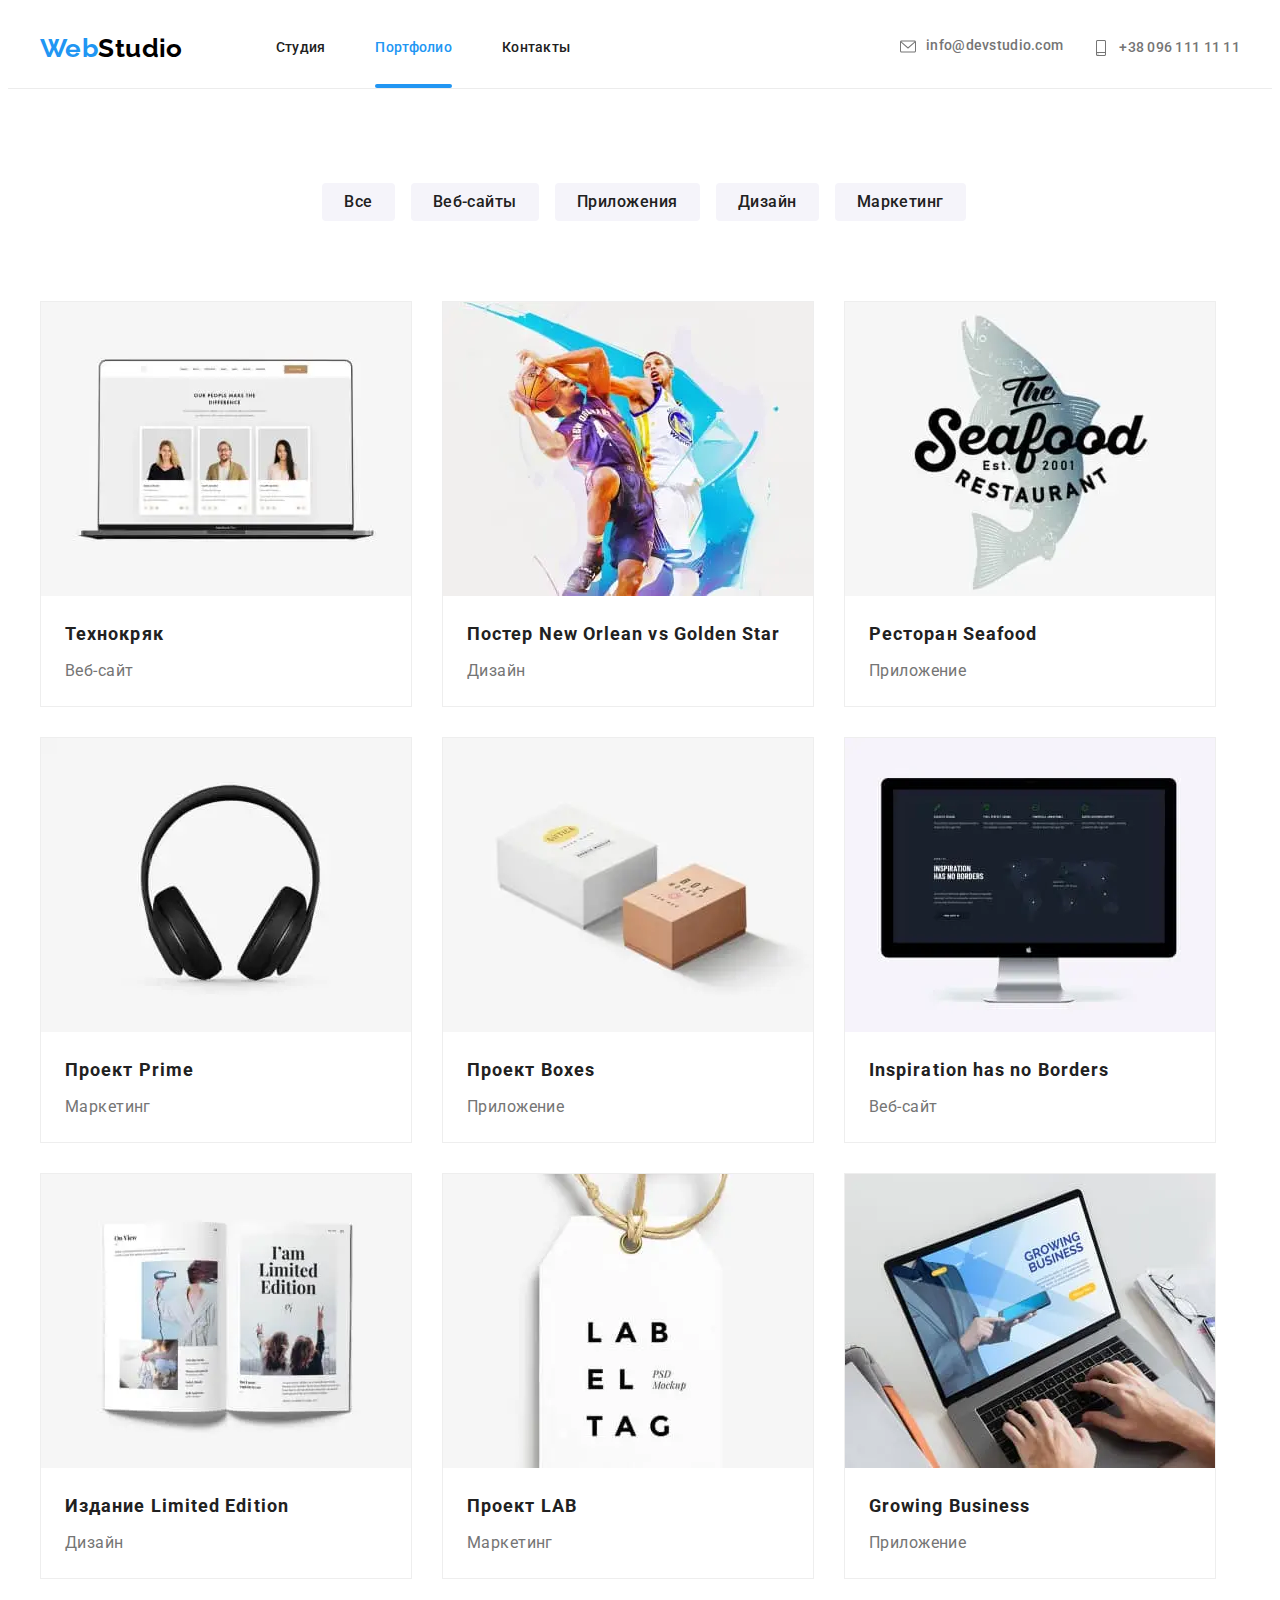
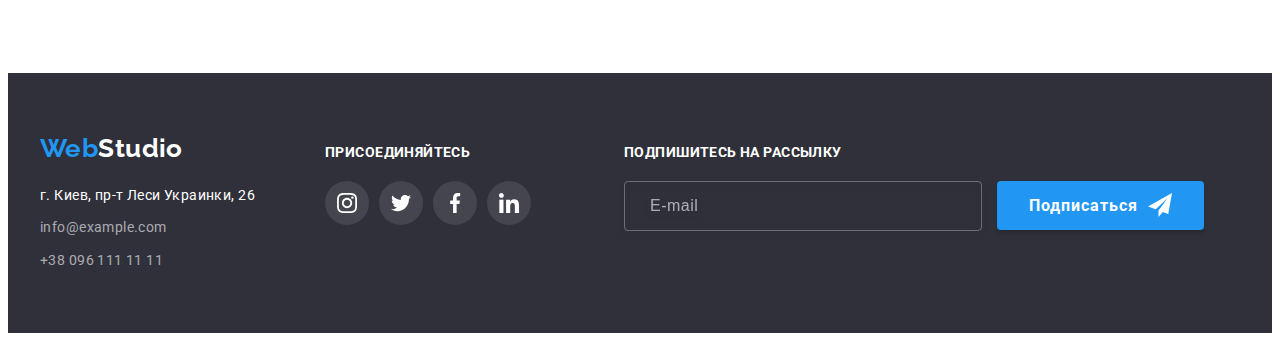
==== commit fd07a61e: "final changes)" ====
--- a/portfolio.html
+++ b/portfolio.html
@@ -20,16 +20,17 @@
 
   <body>
     <header class="header">
-      <!-- Шапка сайта-->
       <div class="container">
         <nav class="header-nav">
-          <a href="./index.html" class="logo link"><span class="logo-word">Web</span>Studio</a>
-          <ul class="site-nav">
-            <li class="item"><a class="link-nav link" href="./index.html">Студия</a></li>
-            <li class="item">
-              <a class="link-nav link current" href="./portfolio.html">Портфолио</a>
-            </li>
-            <li class="item"><a class="link-nav link" href="">Контакты</a></li>
+          <a href="./index.html" class="logo link"> <span class="logo-word">Web</span>Studio</a>
+          <ul class="nav list">
+            <li class="nav-item">
+              <a class="nav-link link" href="./index.html">Студия</a>
+            </li>
+            <li class="nav-item">
+              <a class="nav-link link current" href="./portfolio.html">Портфолио</a>
+            </li>
+            <li class="nav-item"><a class="nav-link link" href="">Контакты</a></li>
           </ul>
           <button type="button" class="burger-btn" data-menu-button>
             <svg class="burger-icon">
@@ -37,60 +38,64 @@
             </svg>
           </button>
         </nav>
-        <ul class="kontakt-nav">
-          <li class="item">
-            <a class="tel-mail link mail" href="mailto:info@devstudio.com">
-              <svg class="tel-icon" width="16" height="21">
+        <ul class="contact-list list">
+          <li class="contact-item">
+            <a class="contact-link link" href="mailto:info@devstudio.com">
+              <svg class="contact-icon" width="16" height="21">
                 <use href="./image/icon/sprite.svg#icon-envelope"></use>
               </svg>
               info@devstudio.com
             </a>
           </li>
-          <li class="item">
-            <a class="tel-mail link tel" href="tel:+380961111111">
-              <svg class="tel-icon" width="16" height="24">
+          <li class="contact-item">
+            <a class="contact-link link" href="tel:+380961111111">
+              <svg class="contact-icon" width="16" height="24">
                 <use href="./image/icon/sprite.svg#icon-smartphone"></use>
               </svg>
               +38 096 111 11 11
             </a>
           </li>
         </ul>
-        <div class="mobile-menu container" data-menu>
-          <div>
-            <div class="header">
-              <!-- <a href="./index.html" class="logo link"><span class="logo-word">Web</span>Studio</a> -->
-              <button type="button" class="mobile-close-btn" data-menu-close>
-                <svg class="mobile-close-icon">
-                  <use href="./image/icon/sprite.svg#icon-close-black"></use>
-                </svg>
-              </button>
-            </div>
-            <nav class="mobile-header-nav">
-              <ul class="site-nav">
-                <li class="item">
-                  <a class="link-nav link current" href="./index.html">Студия</a>
-                </li>
-                <li class="item"><a class="link-nav link" href="./portfolio.html">Портфолио</a></li>
-                <li class="item"><a class="link-nav link" href="">Контакты</a></li>
-              </ul>
-            </nav>
-            <ul class="mobile-kontakt-nav">
-              <li class="item">
-                <a class="tel-mail link tel" href="tel:+380961111111"> +38 096 111 11 11 </a>
-              </li>
-              <li class="item">
-                <a class="tel-mail link mail" href="mailto:info@devstudio.com">
-                  info@devstudio.com
-                </a>
-              </li>
-            </ul>
-            <ul class="mobile-social">
-              <li class="item"><a href="" class="mobile-social-link link">Instagram</a></li>
-              <li class="item"><a href="" class="mobile-social-link link">Twitter</a></li>
-              <li class="item"><a href="" class="mobile-social-link link">Facebook</a></li>
-              <li class="item"><a href="" class="mobile-social-link link">LinkedIn</a></li>
-            </ul>
-          </div>
+      </div>
+      <div class="mobile-menu" data-menu>
+        <button type="button" class="mobile-close-btn" data-menu-close>
+          <svg class="mobile-close-icon">
+            <use href="./image/icon/sprite.svg#icon-close-black"></use>
+          </svg>
+        </button>
+
+        <nav class="mobile-header-nav">
+          <ul class="site-nav">
+            <li class="item">
+              <a class="link-nav link" href="./index.html">Студия</a>
+            </li>
+            <li class="item">
+              <a class="link-nav link current" href="./portfolio.html">Портфолио</a>
+            </li>
+            <li class="item"><a class="link-nav link" href="">Контакты</a></li>
+          </ul>
+        </nav>
+        <div class="mobile-kontakt-social">
+          <ul class="mobile-kontakt-nav">
+            <li class="item">
+              <a class="tel-mail link tel" href="tel:+380961111111">+38 096 111 11 11</a>
+            </li>
+            <li class="item">
+              <a class="tel-mail link mail" href="mailto:info@devstudio.com">info@devstudio.com</a>
+            </li>
+          </ul>
+          <ul class="mobile-social">
+            <li class="item">
+              <a href="" class="mobile-social-link link">Instagram</a>
+            </li>
+            <li class="item"><a href="" class="mobile-social-link link">Twitter</a></li>
+            <li class="item">
+              <a href="" class="mobile-social-link link">Facebook</a>
+            </li>
+            <li class="item">
+              <a href="" class="mobile-social-link link">LinkedIn</a>
+            </li>
+          </ul>
         </div>
       </div>
     </header>
@@ -712,9 +717,6 @@
                 <div class="card-text">
                   <h2 class="project-title" lang="en">Growing Business</h2>
                   <p class="project-name">Приложение</p>
-                  <svg>
-                    <use href="./image/Group.svg"></use>
-                  </svg>
                 </div>
               </a>
             </li>
@@ -793,8 +795,6 @@
           </button>
         </form>
       </div>
-
-      <a href="" class="link">link</a>
     </footer>
     <script src="./js/mobile-menu.js"></script>
   </body>
--- a/css/main.min.css
+++ b/css/main.min.css
@@ -1 +1 @@
-:root{--main-text-color: #212121;--secondary-text-color: #ffffff;--ouwer-text-color: #757575;--acent-color: #2196f3;--contener-color: #eeeeee;--logo-color-text: #000000;--buttons-port-color: #f5f4fa;--footer-text-color: rgba(255, 255, 255, 0.6);--background-footer-color: #2f303a;--background-section: #e5e5e5;--line-color: #ececec;--background-color: #ffffff;--icon-color: #afb1b8;--main-font: Roboto, sans-serif}body{background-color:var(--background-color);color:var(--main-text-color);font-family:var(--main-font);font-size:14px;letter-spacing:.03em}h1,h2,h3,h4,h5,h6,p{margin:0}img{display:block;max-width:100%;height:auto}address{font-style:normal}button{display:block;cursor:pointer;border:none;border-radius:4px}.section{padding-top:94px;padding-bottom:94px}@media screen and (max-width: 1199px){.section{padding-top:60px;padding-bottom:60px}}.list{list-style:none;padding-left:0;margin:0}.link{text-decoration:none}.container{width:100%;padding:0 15px;margin:0 auto}@media screen and (min-width: 480px){.container{width:480px}}@media screen and (min-width: 768px){.container{width:768px}}@media screen and (min-width: 1200px){.container{width:1200px}}.header{border-bottom:1px solid var(--line-color)}@media screen and (min-width: 768px){header .container{display:flex;align-items:center}}.header-nav{display:flex;align-items:center}@media screen and (max-width: 767px){.header-nav{justify-content:space-between}}.logo{color:var(--logo-color-text);font-family:Raleway;font-weight:700;font-size:24px;line-height:1.16}@media screen and (max-width: 767px){.logo{padding-top:16px;padding-bottom:16px}}@media screen and (min-width: 1200px){.logo{font-size:26px;line-height:1.19}}.logo-word{color:var(--acent-color)}.nav{display:flex;margin-left:88px}@media screen and (max-width: 767px){.nav{display:none}}.nav-item:not(:last-child){margin-right:50px}@media screen and (min-width: 1200px){.nav{margin-left:93px}}.nav-link{display:block;padding:32px 0;color:var(--main-text-color);font-weight:500;line-height:1.14;letter-spacing:.02em;transition:color 250ms cubic-bezier(0.4, 0, 0.2, 1)}.nav-link:hover,.nav-link:focus{color:var(--acent-color)}.nav-link.current{color:var(--acent-color);position:relative}.nav-link.current::after{content:"";position:absolute;bottom:0;left:0;width:100%;height:4px;border-radius:2px;background-color:var(--acent-color)}.contact-list{margin-left:auto}@media screen and (max-width: 767px){.contact-list{display:none}}@media screen and (min-width: 1200px){.contact-list{display:flex}}@media screen and (max-width: 1199px){.contact-item:not(:last-child){margin-bottom:10px}}@media screen and (min-width: 1200px){.contact-item:not(:last-child){margin-right:30px}}.contact-link{display:flex;align-items:center;color:var(--ouwer-text-color);font-weight:500;line-height:1.14;letter-spacing:.02em;transition:color 250ms cubic-bezier(0.4, 0, 0.2, 1),fill 250ms cubic-bezier(0.4, 0, 0.2, 1)}.contact-link:hover,.contact-link:focus{color:var(--acent-color)}.contact-icon{fill:currentColor;margin-right:10px}@media screen and (max-width: 767px){.burger-btn,.mobile-close-btn{background-color:rgba(0,0,0,0);border:none;padding:0}.burger-icon,.mobile-close-icon{width:40px;height:40px}.burger-icon:hover,.mobile-close-icon:hover{fill:var(--acent-color)}.mobile-close-icon{position:absolute;top:10px;right:15px}.mobile-menu{display:flex;flex-direction:column;position:fixed;width:100%;max-width:480px;height:100vh;max-height:100%;overflow:scroll;top:0;left:0;transform:translateX(-50%);transform:translateY(-100%);background-color:var(--secondary-text-color);z-index:1;transition:all 250ms cubic-bezier(0.4, 0, 0.2, 1)}.mobile-menu.is-open{transform:translateX(0);transform:translateY(0)}.mobile-kontakt-social{position:absolute;bottom:0}.mobile-header-nav{margin-top:10px;padding-left:25px}.mobile-header-nav .site-nav{display:block}.mobile-header-nav .site-nav .item{margin-bottom:32px}.mobile-header-nav .site-nav .item:last-child{margin-bottom:0px}.mobile-header-nav .item{position:relative}.mobile-header-nav .link-nav{color:var(--main-text-color);font-weight:500;line-height:1.18;font-size:40px;letter-spacing:.02em;transition:color 250ms cubic-bezier(0.4, 0, 0.2, 1)}.mobile-header-nav .link-nav:hover{color:var(--acent-color)}.mobile-header-nav .link-nav.current{color:var(--acent-color)}.mobile-kontakt-nav{padding-left:25px}.mobile-kontakt-nav .item{fill:var(--ouwer-text-color);margin-bottom:22px}.mobile-kontakt-nav .item:last-child{margin-bottom:0px}.mobile-kontakt-nav .tel-mail{display:inline-flex;align-items:center;color:var(--ouwer-text-color);font-weight:500;line-height:1.16;font-size:24px;letter-spacing:.02em;transition:color 250ms cubic-bezier(0.4, 0, 0.2, 1),fill 250ms cubic-bezier(0.4, 0, 0.2, 1)}.mobile-kontakt-nav .tel{font-size:34px;line-height:1.18;color:var(--acent-color)}.mobile-social{display:flex;margin-top:34px;padding-bottom:48px;padding-left:25px}.mobile-social .item{margin-right:10px;padding-right:10px;border-right:1px solid rgba(153,101,101,.2)}.mobile-social .item:last-child{margin-right:0px;padding-right:0px;border-right:0px}.mobile-social-link{font-weight:500;font-size:18px;line-height:1.22;letter-spacing:.02em;color:var(--acent-color)}}@media screen and (min-width: 768px){.burger-btn{display:none}.mobile-menu{display:none}}@media screen and (min-width: 1200px){.site-nav{display:flex;margin-left:93px}.site-nav .item{margin-right:50px}.site-nav .item:last-child{margin-right:0px}.item{position:relative}.link-nav{color:var(--main-text-color);font-weight:500;line-height:1.14;font-size:14px;letter-spacing:.02em;transition:color 250ms cubic-bezier(0.4, 0, 0.2, 1)}.link-nav:hover,.link-nav:focus{color:var(--acent-color)}.link-nav.current{color:var(--acent-color)}.link-nav.current::after{position:relative;content:"";display:block;bottom:-30px;left:0;height:4px;border-radius:2px;background-color:var(--acent-color)}}@media screen and (max-width: 767px){.hero-section{max-width:480px;height:400px;margin-left:auto;margin-right:auto;text-align:center;background-image:linear-gradient(rgba(47, 48, 58, 0.4), rgba(47, 48, 58, 0.4)),url(../image/index/mobile-hero-img1x.jpg);background-color:var(--background-hero-img);background-repeat:no-repeat;background-position:center;background-size:cover}}@media screen and (max-width: 767px)and (min-device-pixel-ratio: 2),screen and (max-width: 767px)and (min-resolution: 192dpi),screen and (max-width: 767px)and (min-resolution: 2dppx){.hero-section{background-image:url(../image/index/hero-img@2x.jpg)}}@media screen and (max-width: 767px){.hero{padding-top:118px;padding-bottom:118px}}@media screen and (max-width: 767px){.hero-button{min-width:200px;display:inline-block;border:0px;padding:10px 32px;border-radius:4px;box-shadow:0px 4px 4px rgba(0,0,0,.15);color:var(--background-color);background-color:var(--acent-color);cursor:pointer;font-family:Roboto;font-weight:700;font-size:16px;line-height:1.87;letter-spacing:.06em}}@media screen and (max-width: 767px){.hero-title{margin-bottom:30px;color:var(--secondary-text-color);font-weight:900;font-size:26px;line-height:1.62;letter-spacing:.06em;text-transform:uppercase}}@media screen and (min-width: 768px){.hero-section{max-width:768px;height:400px;margin-left:auto;margin-right:auto;text-align:center;background-image:linear-gradient(rgba(47, 48, 58, 0.4), rgba(47, 48, 58, 0.4)),url(../image/index/tablet-hero-img.jpg);background-color:var(--background-hero-img);background-repeat:no-repeat;background-position:center;background-size:cover}}@media screen and (min-width: 768px)and (min-device-pixel-ratio: 2),screen and (min-width: 768px)and (min-resolution: 192dpi),screen and (min-width: 768px)and (min-resolution: 2dppx){.hero-section{background-image:url(../image/index/hero-img@2x.jpg)}}@media screen and (min-width: 768px){.hero{padding-top:118px;padding-bottom:118px}}@media screen and (min-width: 768px){.hero-button{min-width:200px;display:inline-block;border:0px;padding:10px 32px;border-radius:4px;box-shadow:0px 4px 4px rgba(0,0,0,.15);color:var(--background-color);background-color:var(--acent-color);cursor:pointer;font-family:Roboto;font-weight:700;font-size:16px;line-height:1.87;letter-spacing:.06em}}@media screen and (min-width: 768px){.hero-title{margin-bottom:30px;color:var(--secondary-text-color);font-weight:900;font-size:26px;line-height:1.62;letter-spacing:.06em;text-transform:uppercase}}@media screen and (min-width: 1200px){.hero-section{max-width:1600px;height:600px;background-image:linear-gradient(rgba(47, 48, 58, 0.4), rgba(47, 48, 58, 0.4)),url(../image/index/desktop-hero-img.jpg)}}@media screen and (min-width: 1200px)and (min-device-pixel-ratio: 2),screen and (min-width: 1200px)and (min-resolution: 192dpi),screen and (min-width: 1200px)and (min-resolution: 2dppx){.hero-section{background-image:url(../image/index/desktop-hero-img@2x.jpg)}}@media screen and (min-width: 1200px){.hero{padding-top:200px;padding-bottom:200px}}@media screen and (min-width: 1200px){.hero-title{font-weight:900;font-size:44px;line-height:1.36}}.backdrop{position:fixed;top:0px;left:0px;width:100%;height:100%;background:rgba(0,0,0,.5);transition:all 250ms cubic-bezier(0.4, 0, 0.2, 1)}.backdrop.is-hidden{visibility:hidden;opacity:0;pointer-events:none}.modal{position:absolute;top:50%;left:50%;transform:translate(-50%, -50%);width:95%;max-width:450px;height:95%;max-height:609px;overflow:scroll;border-radius:4px;background:var(--background-color);box-shadow:0px 1px 3px rgba(0,0,0,.12),0px 1px 1px rgba(0,0,0,.14),0px 2px 1px rgba(0,0,0,.2);padding:40px}.modal-close{position:absolute;display:flex;justify-content:center;align-items:center;top:8px;right:8px;width:30px;height:30px;background:rgba(0,0,0,0);border:1px solid rgba(0,0,0,.1);border-radius:50%;cursor:pointer}.modal-icon{align-items:center;width:17px;height:17px}.modal-icon:focus{fill:var(--acent-color)}.title-modal{font-size:20px;line-height:1.5;text-align:center;font-weight:bold;margin-bottom:12px}.modal-form{display:flex;flex-direction:column}.modal-form-label{font-weight:normal;font-size:12px;line-height:1.16;margin-top:10px;letter-spacing:.01em;color:var(--ouwer-text-color)}.modal-form-input-icon{display:block;position:relative;margin-top:4px}.modal-form-input{display:block;width:100%;height:40px;padding-left:42px;border:1px solid rgba(33,33,33,.2);border-radius:4px;transition:border-color 250ms cubic-bezier(0.4, 0, 0.2, 1)}.modal-form-input:focus{outline:none;border-color:var(--acent-color)}.modal-form-input:focus+.modal-form-icon{fill:var(--acent-color)}.modal-form-icon{position:absolute;top:50%;left:12px;transform:translateY(-50%);align-items:center;width:18px;height:18px;fill:var(--main-text-color) transition fill 250ms cubic-bezier(0.4, 0, 0.2, 1)}.modal-form-comment{font-style:normal;font-weight:normal;font-size:12px;line-height:1.16;letter-spacing:.01em;margin-top:4px;height:120px;border:1px solid rgba(33,33,33,.2);border-radius:4px;transition:border-color 250ms cubic-bezier(0.4, 0, 0.2, 1);resize:none;padding:12px 16px}.modal-form-comment::placeholder{font-style:normal;font-weight:normal;font-size:12px;line-height:1.16;letter-spacing:.01em;color:rgba(117,117,117,.5)}.modal-form-comment:focus{outline:none;border-color:var(--acent-color)}.modal-form-policy{display:flex;align-items:center;flex-wrap:wrap;margin-top:20px;font-style:normal;font-weight:normal;font-size:12px;line-height:1.17;letter-spacing:.03em;color:var(--ouwer-text-color)}.modal-form-policy::before{content:"";display:inline-block;width:16px;height:15px;margin-right:9px;background-image:url(../image/icon/icon-check-0.svg)}.policy-link{color:var(--acent-color);margin-left:5px}.modal-form-checkbox:checked+.modal-form-policy::before{background-image:url(../image/icon/icon-check.svg)}.modal-btn{align-self:center;margin-top:30px}@media screen and (min-width: 1200px){.modal{width:100%;max-width:528px;height:100%;max-height:581px}.title-modal{font-size:20px;line-height:1.15}.modal-form-policy{font-size:14px;line-height:1.71}}@media screen and (max-width: 767px){.features{padding-top:60px}.features-list{display:flex;flex-wrap:wrap}.features-item{width:100%;margin-bottom:30px}.features-item:last-child{margin-bottom:0px}.title-hide{position:absolute;width:1px;height:1px;margin:-1px;padding:0;overflow:hidden;border:0;clip:rect(0 0 0 0)}.features-title{margin-top:0px;margin-bottom:10px;text-align:center;font-weight:700;font-size:14px;line-height:1.14;text-transform:uppercase}.features-title::before{content:"";display:block;width:100%;height:120px;margin-bottom:30px;border-radius:4px;background-color:var(--buttons-port-color);background-repeat:no-repeat;background-position:center}.icon-antenna::before{background-image:url(../image/icon/antenna-1.png)}.icon-clock::before{background-image:url(../image/icon/clock-1.png)}.icon-diagram::before{background-image:url(../image/icon/diagram-1.png)}.icon-astronaut::before{background-image:url(../image/icon/astronaut-1.png)}.features-text{margin-top:0px;margin-bottom:0px;color:var(--ouwer-text-color);font-weight:400;font-size:14px;line-height:1.71}}@media screen and (min-width: 768px){.features{padding-top:60px;padding-bottom:60px}}@media screen and (min-width: 768px)and (min-width: 1200px){.features{padding-bottom:0px}}@media screen and (min-width: 768px){.features-list{display:flex;flex-wrap:wrap;margin:-15px}}@media screen and (min-width: 768px)and (min-width: 1200px){.features-list{margin:0px}}@media screen and (min-width: 768px){.features-item{width:354px;margin:15px}}@media screen and (min-width: 768px)and (min-width: 1200px){.features-item{margin:0px}}@media screen and (min-width: 768px){.title-hide{position:absolute;width:1px;height:1px;margin:-1px;padding:0;overflow:hidden;border:0;clip:rect(0 0 0 0)}}@media screen and (min-width: 768px){.features-title{margin-top:0px;margin-bottom:10px;font-weight:700;font-size:14px;line-height:1.14;text-transform:uppercase}.features-title::before{content:"";display:block;width:100%;height:120px;margin-bottom:30px;border-radius:4px;background-color:var(--buttons-port-color);background-repeat:no-repeat;background-position:center}}@media screen and (min-width: 768px){.icon-antenna::before{background-image:url(../image/icon/antenna-1.png)}}@media screen and (min-width: 768px){.icon-clock::before{background-image:url(../image/icon/clock-1.png)}}@media screen and (min-width: 768px){.icon-diagram::before{background-image:url(../image/icon/diagram-1.png)}}@media screen and (min-width: 768px){.icon-astronaut::before{background-image:url(../image/icon/astronaut-1.png)}}@media screen and (min-width: 768px){.features-text{color:var(--ouwer-text-color);font-weight:400;font-size:14px;line-height:1.71}}@media screen and (min-width: 1200px){.features{padding-top:94px}.features-item{width:270px;margin-right:30px}.features-item:last-child{margin-right:0px}}@media screen and (max-width: 1199px){.work{display:none}}@media screen and (min-width: 1200px){.work{padding-top:94px;padding-bottom:94px}.work-list{display:flex}.work-list .work-img{margin-right:30px}.section-title-work{margin-top:0px;margin-bottom:50px;font-weight:700;font-size:36px;line-height:1.16;text-align:center}.work-card-overlay{position:relative}.work-overlay-text{position:absolute;bottom:0px;left:0px;max-width:100%;height:70px;background:rgba(47,48,58,.8);color:var(--secondary-text-color);font-weight:700;font-size:14px;line-height:1.14;text-align:center;text-transform:uppercase}.work-desktop{padding:27px 82px 27px 83px}.work-mob{padding:27px 85px 27px 86px}.work-design{padding:27px 90px 27px 91px}}@media screen and (max-width: 767px){.team-section{background-color:var(--buttons-port-color)}.section-title-team{margin-top:0px;margin-bottom:30px;font-weight:700;font-size:28px;line-height:1.17;text-align:center}.card-team{background-color:var(--background-color);width:100%;margin-bottom:30px;box-shadow:0px 1px 3px rgba(0,0,0,.12),0px 1px 1px rgba(0,0,0,.14),0px 2px 1px rgba(0,0,0,.2);border-radius:0px 0px 4px 4px}.card-team:last-child{margin-bottom:0px}.team{padding-top:60px;padding-bottom:60px}.team-name{margin-top:30px;margin-bottom:0px;font-weight:500;font-size:16px;line-height:1.18;text-align:center}.team-work{margin-top:10px;margin-bottom:16px;color:var(--ouwer-text-color);font-weight:400;font-size:16px;line-height:1.18;text-align:center}.social{display:flex;justify-content:center;width:206px;margin-left:auto;margin-right:auto;padding-bottom:24px}.social-link{display:flex;justify-content:center;align-items:center;width:44px;height:44px;border-radius:50%;cursor:pointer;fill:var(--icon-color);transition:fill 250ms cubic-bezier(0.4, 0, 0.2, 1),background-color 250ms cubic-bezier(0.4, 0, 0.2, 1)}.social-link:last-child{margin-right:0px}.social-link:hover,.social-link:focus{background-color:var(--acent-color);fill:var(--secondary-text-color)}.social-item{display:flex;width:44px;height:44px;border-radius:50%;margin-right:10px}.social-icon{align-items:center;width:20px;height:20px}}@media screen and (min-width: 768px){.team-section{background-color:var(--buttons-port-color)}.section-title-team{margin-top:0px;margin-bottom:30px;font-weight:700;font-size:28px;line-height:1.17;text-align:center}.team-cards{display:flex;flex-wrap:wrap;margin:-15px}}@media screen and (min-width: 768px)and (min-width: 1200px){.team-cards{margin:0px}}@media screen and (min-width: 768px){.card-team{background-color:var(--background-color);width:354px;margin:15px;box-shadow:0px 1px 3px rgba(0,0,0,.12),0px 1px 1px rgba(0,0,0,.14),0px 2px 1px rgba(0,0,0,.2);border-radius:0px 0px 4px 4px}}@media screen and (min-width: 768px)and (min-width: 1200px){.card-team{margin:0px}}@media screen and (min-width: 768px){.team{padding-top:60px;padding-bottom:60px}}@media screen and (min-width: 768px){.team-name{margin-top:30px;margin-bottom:0px;font-weight:500;font-size:16px;line-height:1.18;text-align:center}}@media screen and (min-width: 768px){.team-work{margin-top:10px;margin-bottom:16px;color:var(--ouwer-text-color);font-weight:400;font-size:16px;line-height:1.18;text-align:center}}@media screen and (min-width: 768px){.social{display:flex;justify-content:center;width:206px;margin-left:auto;margin-right:auto;padding-bottom:24px}}@media screen and (min-width: 768px)and (min-width: 1200px){.social{padding-bottom:0px}}@media screen and (min-width: 768px){.social-link{display:flex;justify-content:center;align-items:center;width:44px;height:44px;border-radius:50%;cursor:pointer;fill:var(--icon-color);transition:fill 250ms cubic-bezier(0.4, 0, 0.2, 1),background-color 250ms cubic-bezier(0.4, 0, 0.2, 1)}.social-link:last-child{margin-right:0px}.social-link:hover,.social-link:focus{background-color:var(--acent-color);fill:var(--secondary-text-color)}}@media screen and (min-width: 768px){.social-item{display:flex;width:44px;height:44px;border-radius:50%;margin-right:10px}}@media screen and (min-width: 768px){.social-icon{align-items:center;width:20px;height:20px}}@media screen and (min-width: 1200px){.section-title-team{margin-bottom:50px;font-size:36px;line-height:1.16}.card-team{width:270px;margin-right:30px;box-shadow:0px 1px 3px rgba(0,0,0,.12),0px 1px 1px rgba(0,0,0,.14),0px 2px 1px rgba(0,0,0,.2);border-radius:0px 0px 4px 4px}.card-team:last-child{margin-right:0px}.team{padding-top:94px;padding-bottom:94px}.social{margin-bottom:30px}}@media screen and (min-width: 768px){.team-list{display:flex;gap:30px}}@media screen and (max-width: 767px){.team-item:not(:last-child){margin-bottom:30px}}@media screen and (max-width: 767px){.client-section{padding-top:60px;padding-bottom:60px}.client-title{margin-top:0px;margin-bottom:30px;font-weight:700;font-size:28px;line-height:1.18;text-align:center}.client-list{display:flex;flex-wrap:wrap;margin:-15px}.client-item{width:210px;height:90px;margin:15px}.client-link{display:flex;justify-content:center;align-items:center;width:100%;height:100%;cursor:pointer;border:1px solid var(--icon-color);fill:var(--icon-color);border-radius:4px;transition:fill 250ms cubic-bezier(0.4, 0, 0.2, 1),border 250ms cubic-bezier(0.4, 0, 0.2, 1)}.client-link:hover,.client-link:focus{fill:var(--acent-color);border:1px solid var(--acent-color)}.client-icon{display:flex;justify-content:center}.logo-1{width:44.27px;height:49.23px}.logo-2{width:40px;height:52px}.logo-3{width:41px;height:42.6px}.logo-4{width:79.66px;height:42.02px}.logo-5{width:59px;height:47px}.logo-6{width:88.48px;height:45.44px}}@media screen and (min-width: 768px){.client-section{padding-top:60px;padding-bottom:60px}.client-title{margin-bottom:30px;font-weight:700;font-size:28px;line-height:1.18;text-align:center}.client-list{display:flex;flex-wrap:wrap;margin:-15px}}@media screen and (min-width: 768px)and (min-width: 1200px){.client-list{margin:0px}}@media screen and (min-width: 768px){.client-item{width:226px;height:90px;margin:15px}}@media screen and (min-width: 768px)and (min-width: 1200px){.client-item{margin:0px}}@media screen and (min-width: 768px){.client-link{display:flex;justify-content:center;align-items:center;width:100%;height:100%;cursor:pointer;border:1px solid var(--icon-color);fill:var(--icon-color);border-radius:4px;transition:fill 250ms cubic-bezier(0.4, 0, 0.2, 1),border 250ms cubic-bezier(0.4, 0, 0.2, 1)}.client-link:hover,.client-link:focus{fill:var(--acent-color);border:1px solid var(--acent-color)}}@media screen and (min-width: 768px){.client-icon{display:flex;justify-content:center}}@media screen and (min-width: 768px){.logo-1{width:44.27px;height:49.23px}}@media screen and (min-width: 768px){.logo-2{width:40px;height:52px}}@media screen and (min-width: 768px){.logo-3{width:41px;height:42.6px}}@media screen and (min-width: 768px){.logo-4{width:79.66px;height:42.02px}}@media screen and (min-width: 768px){.logo-5{width:59px;height:47px}}@media screen and (min-width: 768px){.logo-6{width:88.48px;height:45.44px}}@media screen and (min-width: 1200px){.client-section{padding-top:94px;padding-bottom:94px}.client-title{margin-bottom:50px;font-size:36px;line-height:1.16}.client-list{display:flex;justify-content:center}.client-item{width:170px;height:90px;margin-right:30px}.client-item:last-child{margin-right:0px}}@media screen and (max-width: 767px){.portfolio-filters{display:flex;flex-wrap:wrap;padding-bottom:40px}.portfolio-button:not(:last-child){margin-right:8px;padding-bottom:15px}.button{display:inline-block;color:var(--main-text-color);background-color:var(--buttons-port-color);font-family:Roboto;font-weight:500;font-size:16px;line-height:1.62;letter-spacing:.03em;text-align:center;border:0px;border-radius:4px;padding:6px 22px;transition:color 250ms cubic-bezier(0.4, 0, 0.2, 1),background-color 250ms cubic-bezier(0.4, 0, 0.2, 1),box-shadow 250ms cubic-bezier(0.4, 0, 0.2, 1)}.button:hover,.button:focus{color:var(--background-color);background-color:var(--acent-color);cursor:pointer;box-shadow:0px 3px 1px rgba(0,0,0,.1),0px 1px 2px rgba(0,0,0,.08),0px 2px 2px rgba(0,0,0,.12)}.button:active{color:var(--background-color);background-color:var(--acent-color)}}@media screen and (min-width: 768px){.portfolio-filters{display:flex;justify-content:center;padding-bottom:30px}.portfolio-button:not(:last-child){margin-right:8px}.button{display:inline-block;color:var(--main-text-color);background-color:var(--buttons-port-color);font-family:Roboto;font-weight:500;font-size:16px;line-height:1.62;letter-spacing:.03em;text-align:center;border:0px;border-radius:4px;padding:6px 22px;transition:color 250ms cubic-bezier(0.4, 0, 0.2, 1),background-color 250ms cubic-bezier(0.4, 0, 0.2, 1),box-shadow 250ms cubic-bezier(0.4, 0, 0.2, 1)}.button:hover,.button:focus{color:var(--background-color);background-color:var(--acent-color);cursor:pointer;box-shadow:0px 3px 1px rgba(0,0,0,.1),0px 1px 2px rgba(0,0,0,.08),0px 2px 2px rgba(0,0,0,.12)}.button:active{color:var(--background-color);background-color:var(--acent-color)}}@media screen and (min-width: 1200px){.portfolio-filters{display:flex;justify-content:center;margin-bottom:50px}.portfolio-filters .button:first-child{margin-right:0px}.button{display:inline-block;color:var(--main-text-color);background-color:var(--buttons-port-color);font-family:Roboto;font-weight:500;font-size:16px;line-height:1.62;letter-spacing:.03em;text-align:center;border:0px;border-radius:4px;padding:6px 22px;margin-left:8px;transition:color 250ms cubic-bezier(0.4, 0, 0.2, 1),background-color 250ms cubic-bezier(0.4, 0, 0.2, 1),box-shadow 250ms cubic-bezier(0.4, 0, 0.2, 1)}.button:hover,.button:focus{color:var(--background-color);background-color:var(--acent-color);cursor:pointer;box-shadow:0px 3px 1px rgba(0,0,0,.1),0px 1px 2px rgba(0,0,0,.08),0px 2px 2px rgba(0,0,0,.12)}.button:active{color:var(--background-color);background-color:var(--acent-color)}}@media screen and (max-width: 767px){.portfolio-section{padding-top:60px;padding-bottom:60px}.project{max-width:450px;border:1px solid var(--contener-color);margin-bottom:30px}.project:last-child{margin-bottom:0px}.project-card-link{display:block;transition:box-shadow 250ms cubic-bezier(0.4, 0, 0.2, 1)}.project-card-link:hover,.project-card-link:focus{box-shadow:0px 1px 1px rgba(0,0,0,.12),0px 4px 4px rgba(0,0,0,.06),1px 4px 6px rgba(197,156,156,.16)}.project-card-link:hover .overlay-text-conteiner,.project-card-link:focus .overlay-text-conteiner{transform:translateY(0)}.card-text{padding:20px 24px}.project-title{margin-bottom:4px;color:var(--main-text-color);font-weight:700;font-size:18px;line-height:2;letter-spacing:.06em}.project-name{margin-top:0px;color:var(--ouwer-text-color);font-weight:400;font-size:16px;line-height:1.87}.portfolio-card-overlay{position:relative;overflow:hidden}.overlay-text-conteiner{position:absolute;top:0px;left:0px;width:100%;height:100%;background:rgba(33,150,243,.9);color:var(--secondary-text-color);transform:translateY(100%);transition:transform 250ms cubic-bezier(0.4, 0, 0.2, 1)}.overlay-text{padding:63px 24px;font-style:normal;font-weight:normal;font-size:18px;line-height:1.56}}@media screen and (min-width: 768px){.portfolio-section{padding-top:60px;padding-bottom:60px}.project-card{display:flex;flex-wrap:wrap;margin:-15px}}@media screen and (min-width: 768px)and (min-width: 1200px){.project-card{margin:0px}}@media screen and (min-width: 768px){.project{width:354px;border:1px solid var(--contener-color);margin:15px}}@media screen and (min-width: 768px)and (min-width: 1200px){.project{margin:0px}}@media screen and (min-width: 768px){.project-card-link{display:block;transition:box-shadow 250ms cubic-bezier(0.4, 0, 0.2, 1)}.project-card-link:hover,.project-card-link:focus{box-shadow:0px 1px 1px rgba(0,0,0,.12),0px 4px 4px rgba(0,0,0,.06),1px 4px 6px rgba(197,156,156,.16)}.project-card-link:hover .overlay-text-conteiner,.project-card-link:focus .overlay-text-conteiner{transform:translateY(0)}}@media screen and (min-width: 768px){.card-text{padding:20px 24px}}@media screen and (min-width: 768px){.project-title{margin-bottom:4px;color:var(--main-text-color);font-weight:700;font-size:18px;line-height:2;letter-spacing:.06em}}@media screen and (min-width: 768px){.project-name{margin-top:0px;color:var(--ouwer-text-color);font-weight:400;font-size:16px;line-height:1.87}}@media screen and (min-width: 768px){.portfolio-card-overlay{position:relative;overflow:hidden}}@media screen and (min-width: 768px){.overlay-text-conteiner{position:absolute;top:0px;left:0px;width:100%;height:100%;background:rgba(33,150,243,.9);color:var(--secondary-text-color);transform:translateY(100%);transition:transform 250ms cubic-bezier(0.4, 0, 0.2, 1)}}@media screen and (min-width: 768px){.overlay-text{padding:63px 24px;font-style:normal;font-weight:normal;font-size:18px;line-height:1.56}}@media screen and (min-width: 1200px){.portfolio-section{padding-top:94px;padding-bottom:94px}.project{width:370px;margin-right:30px;margin-bottom:30px}.project:nth-child(3n){margin-right:0px}.project:nth-last-child(-n+3){margin-bottom:0px}}@media screen and (max-width: 767px){.footer-background{background-color:var(--background-footer-color)}.footer{padding-top:60px;padding-bottom:60px}.footer-flex{display:flex;align-items:center;flex-direction:column}.footer-nav{margin-bottom:60px;text-align:center}.logo-footer{display:inline-block;margin-bottom:20px;color:var(--secondary-text-color);font-family:Raleway;font-weight:700;font-size:24px;line-height:1.17}.tel-mail-footer{display:inline-block;margin-bottom:9px;color:var(--footer-text-color);font-weight:400;font-size:14px;line-height:1.71}.tel{margin-bottom:0px}.footer-map{display:inline-block;margin-bottom:9px;color:var(--secondary-text-color);font-weight:400;font-size:14px;line-height:1.71}.container-social-link{display:inline-block;text-align:center}.footer-social{display:flex;justify-content:center;width:206px;margin-left:auto;margin-right:auto;margin-bottom:60px}.footer-social-link{display:flex;justify-content:center;align-items:center;width:44px;height:44px;border-radius:50%;cursor:pointer;fill:var(--secondary-text-color);background:rgba(255,255,255,.1);transition:fill 250ms cubic-bezier(0.4, 0, 0.2, 1),background-color 250ms cubic-bezier(0.4, 0, 0.2, 1)}.footer-social-link:hover,.footer-social-link:focus{background-color:var(--acent-color);fill:var(--secondary-text-color)}.footer-social-item{display:flex;width:44px;height:44px;border-radius:50%;margin-right:10px}.footer-social-item:last-child{margin-right:0px}.footer-social-icon{align-items:center;width:20px;height:20px}.form-footer{width:100%;text-align:center}.footer-title{margin-top:0px;margin-bottom:20px;color:var(--secondary-text-color);font-weight:700;font-size:14px;line-height:1.14;text-transform:uppercase}.footer-input{width:100%;height:50px;border:1px solid rgba(255,255,255,.3);box-sizing:border-box;filter:drop-shadow(0px 4px 4px rgba(0, 0, 0, 0.15));border-radius:4px;background:inherit;color:var(--secondary-text-color)}.footer-input::placeholder{font-weight:normal;font-size:16px;line-height:1.25;padding-left:16px;display:flex;align-items:center;letter-spacing:.03em;color:rgba(255,255,255,.6)}.footer-btn{display:inline-flex;margin-top:20px;align-items:center}.footer-btn-icon{margin-left:10px;width:24px;height:24px}}@media screen and (min-width: 768px){.footer-background{background-color:var(--background-footer-color)}.footer{padding-top:60px;padding-bottom:60px}.footer-flex{display:flex;justify-content:center;flex-wrap:wrap}}@media screen and (min-width: 768px)and (min-width: 1200px){.footer-flex{justify-content:normal;flex-wrap:nowrap}}@media screen and (min-width: 768px){.footer-nav{margin-bottom:60px;margin-right:165px;text-align:center}}@media screen and (min-width: 768px)and (min-width: 1200px){.footer-nav{margin-bottom:0px;text-align:start}}@media screen and (min-width: 768px){.logo-footer{display:inline-block;margin-bottom:20px;color:var(--secondary-text-color);font-family:Raleway;font-weight:700;font-size:24px;line-height:1.17}}@media screen and (min-width: 768px){.tel-mail-footer{display:inline-block;margin-bottom:9px;color:var(--footer-text-color);font-weight:400;font-size:14px;line-height:1.71}}@media screen and (min-width: 768px){.tel{margin-bottom:0px}}@media screen and (min-width: 768px){.footer-map{display:inline-block;margin-bottom:9px;color:var(--secondary-text-color);font-weight:400;font-size:14px;line-height:1.71}}@media screen and (min-width: 768px){.container-social-link{display:inline-block;text-align:center}}@media screen and (min-width: 768px)and (min-width: 1200px){.container-social-link{text-align:start}}@media screen and (min-width: 768px){.footer-social{display:flex;justify-content:center;width:206px;margin-left:auto;margin-right:auto;margin-bottom:60px}}@media screen and (min-width: 768px){.footer-social-link{display:flex;justify-content:center;align-items:center;width:44px;height:44px;border-radius:50%;cursor:pointer;fill:var(--secondary-text-color);background:rgba(255,255,255,.1);transition:fill 250ms cubic-bezier(0.4, 0, 0.2, 1),background-color 250ms cubic-bezier(0.4, 0, 0.2, 1)}.footer-social-link:hover,.footer-social-link:focus{background-color:var(--acent-color);fill:var(--secondary-text-color)}}@media screen and (min-width: 768px){.footer-social-item{display:flex;width:44px;height:44px;border-radius:50%;margin-right:10px}.footer-social-item:last-child{margin-right:0px}}@media screen and (min-width: 768px){.footer-social-icon{align-items:center;width:20px;height:20px}}@media screen and (min-width: 768px){.form-footer{text-align:center}}@media screen and (min-width: 768px)and (min-width: 1200px){.form-footer{text-align:start}}@media screen and (min-width: 768px){.footer-title{margin-top:0px;margin-bottom:20px;color:var(--secondary-text-color);font-weight:700;font-size:14px;line-height:1.14;text-transform:uppercase}}@media screen and (min-width: 768px){.footer-input{width:100%;height:50px;border:1px solid rgba(255,255,255,.3);box-sizing:border-box;filter:drop-shadow(0px 4px 4px rgba(0, 0, 0, 0.15));border-radius:4px;background:inherit;color:var(--secondary-text-color)}.footer-input::placeholder{font-weight:normal;font-size:16px;line-height:1.25;padding-left:16px;display:flex;align-items:center;letter-spacing:.03em;color:rgba(255,255,255,.6)}}@media screen and (min-width: 768px){.footer-btn{display:inline-flex;margin-top:20px;align-items:center}}@media screen and (min-width: 768px)and (min-width: 1200px){.footer-btn{margin-top:0px}}@media screen and (min-width: 768px){.footer-btn-icon{margin-left:10px;width:24px;height:24px}}@media screen and (min-width: 1200px){.footer-flex{align-items:baseline}.footer-nav{margin-right:70px}.logo-footer{font-size:26px;line-height:1.19}.container-social-link{display:inline-block}.footer-social{margin-bottom:30px}.footer-social-link:last-child{margin-right:0px}.form-footer{height:86px;margin-left:93px}.footer-input{width:358px}.footer-btn{display:inline-flex;margin-left:12px;align-items:center}}/*# sourceMappingURL=main.min.css.map */+:root{--main-text-color: #212121;--secondary-text-color: #ffffff;--ouwer-text-color: #757575;--acent-color: #2196f3;--contener-color: #eeeeee;--logo-color-text: #000000;--buttons-port-color: #f5f4fa;--footer-text-color: rgba(255, 255, 255, 0.6);--background-footer-color: #2f303a;--background-section: #e5e5e5;--line-color: #ececec;--background-color: #ffffff;--icon-color: #afb1b8;--main-font: Roboto, sans-serif}:root{--main-text-color: #212121;--secondary-text-color: #ffffff;--ouwer-text-color: #757575;--acent-color: #2196f3;--contener-color: #eeeeee;--logo-color-text: #000000;--buttons-port-color: #f5f4fa;--footer-text-color: rgba(255, 255, 255, 0.6);--background-footer-color: #2f303a;--background-section: #e5e5e5;--line-color: #ececec;--background-color: #ffffff;--icon-color: #afb1b8;--main-font: Roboto, sans-serif}body{background-color:var(--background-color);color:var(--main-text-color);font-family:var(--main-font);font-size:14px;letter-spacing:.03em}h1,h2,h3,h4,h5,h6,p{margin:0}img{display:block;max-width:100%;height:auto}ul,ol{list-style:none;padding-left:0;margin:0}a{text-decoration:none}address{font-style:normal}button{display:block;cursor:pointer;border:none;border-radius:4px}.section{padding-top:94px;padding-bottom:94px}.container{width:1200px;margin:0 auto;padding:0 15px}.section{padding-top:94px;padding-bottom:94px}@media screen and (max-width: 1199px){.section{padding-top:60px;padding-bottom:60px}}.container{width:100%;padding:0 15px;margin:0 auto}@media screen and (min-width: 480px){.container{width:480px}}@media screen and (min-width: 768px){.container{width:768px}}@media screen and (min-width: 1200px){.container{width:1200px}}.header{border-bottom:1px solid var(--line-color)}@media screen and (min-width: 768px){header .container{display:flex;align-items:center}}.header-nav{display:flex;align-items:center}@media screen and (max-width: 767px){.header-nav{justify-content:space-between}}.logo{color:var(--logo-color-text);font-family:Raleway;font-weight:700;font-size:24px;line-height:1.16}@media screen and (max-width: 767px){.logo{padding-top:16px;padding-bottom:16px}}@media screen and (min-width: 1200px){.logo{font-size:26px;line-height:1.19}}.logo-word{color:var(--acent-color)}.nav{display:flex;margin-left:88px}@media screen and (max-width: 767px){.nav{display:none}}.nav-item:not(:last-child){margin-right:50px}@media screen and (min-width: 1200px){.nav{margin-left:93px}}.nav-link{display:block;padding:32px 0;color:var(--main-text-color);font-weight:500;line-height:1.14;letter-spacing:.02em;transition:color 250ms cubic-bezier(0.4, 0, 0.2, 1)}.nav-link:hover,.nav-link:focus{color:var(--acent-color)}.nav-link.current{color:var(--acent-color);position:relative}.nav-link.current::after{content:"";position:absolute;bottom:0;left:0;width:100%;height:4px;border-radius:2px;background-color:var(--acent-color)}.contact-list{margin-left:auto}@media screen and (max-width: 767px){.contact-list{display:none}}@media screen and (min-width: 1200px){.contact-list{display:flex}}@media screen and (max-width: 1199px){.contact-item:not(:last-child){margin-bottom:10px}}@media screen and (min-width: 1200px){.contact-item:not(:last-child){margin-right:30px}}.contact-link{display:flex;align-items:center;color:var(--ouwer-text-color);font-weight:500;line-height:1.14;letter-spacing:.02em;transition:color 250ms cubic-bezier(0.4, 0, 0.2, 1),fill 250ms cubic-bezier(0.4, 0, 0.2, 1)}.contact-link:hover,.contact-link:focus{color:var(--acent-color)}.contact-icon{fill:currentColor;margin-right:10px}@media screen and (max-width: 767px){.burger-btn,.mobile-close-btn{background-color:rgba(0,0,0,0);border:none;padding:0}.burger-icon,.mobile-close-icon{width:40px;height:40px}.burger-icon:hover,.mobile-close-icon:hover{fill:var(--acent-color)}.mobile-close-icon{position:absolute;top:10px;right:15px}.mobile-menu{display:flex;flex-direction:column;position:fixed;top:0;left:0;padding:30px;width:100%;max-width:480px;height:100%;max-height:100%;overflow:scroll;transform:translateX(-50%);transform:translateY(-100%);background-color:var(--secondary-text-color);z-index:1;transition:all 250ms cubic-bezier(0.4, 0, 0.2, 1)}.mobile-menu.is-open{transform:translateX(0);transform:translateY(0)}.mobile-header-nav{margin-bottom:auto}.mobile-header-nav .site-nav{display:block}.mobile-header-nav .site-nav .item{margin-bottom:32px}.mobile-header-nav .site-nav .item:last-child{margin-bottom:0px}.mobile-header-nav .item{position:relative}.mobile-header-nav .link-nav{color:var(--main-text-color);font-weight:500;line-height:1.18;font-size:40px;letter-spacing:.02em;transition:color 250ms cubic-bezier(0.4, 0, 0.2, 1)}.mobile-header-nav .link-nav:hover{color:var(--acent-color)}.mobile-header-nav .link-nav.current{color:var(--acent-color)}.mobile-kontakt-nav .item{fill:var(--ouwer-text-color);margin-bottom:22px}.mobile-kontakt-nav .item:last-child{margin-bottom:0px}.mobile-kontakt-nav .tel-mail{display:inline-flex;align-items:center;color:var(--ouwer-text-color);font-weight:500;line-height:1.16;font-size:24px;letter-spacing:.02em;transition:color 250ms cubic-bezier(0.4, 0, 0.2, 1),fill 250ms cubic-bezier(0.4, 0, 0.2, 1)}.mobile-kontakt-nav .tel{font-size:34px;line-height:1.18;color:var(--acent-color)}.mobile-social{display:flex;flex-wrap:wrap;row-gap:10px;margin-top:34px}.mobile-social .item{margin-right:10px;padding-right:10px;border-right:1px solid rgba(153,101,101,.2)}.mobile-social .item:last-child{margin-right:0px;padding-right:0px;border-right:0px}.mobile-social-link{font-weight:500;font-size:18px;line-height:1.22;letter-spacing:.02em;color:var(--acent-color)}}@media screen and (min-width: 768px){.burger-btn{display:none}.mobile-menu{display:none}}.team-list,.about-list{display:flex;gap:30px}@media screen and (min-width: 1200px){.site-nav{display:flex;margin-left:93px}.site-nav .item{margin-right:50px}.site-nav .item:last-child{margin-right:0px}.item{position:relative}.link-nav{color:var(--main-text-color);font-weight:500;line-height:1.14;font-size:14px;letter-spacing:.02em;transition:color 250ms cubic-bezier(0.4, 0, 0.2, 1)}.link-nav:hover,.link-nav:focus{color:var(--acent-color)}.link-nav.current{color:var(--acent-color)}.link-nav.current::after{position:relative;content:"";display:block;bottom:-30px;left:0;height:4px;border-radius:2px;background-color:var(--acent-color)}}@media screen and (max-width: 767px){.hero-section{max-width:480px;height:400px;margin-left:auto;margin-right:auto;text-align:center;background-image:linear-gradient(rgba(47, 48, 58, 0.4), rgba(47, 48, 58, 0.4)),url(../image/index/mobile-hero-img1x.jpg);background-color:var(--background-hero-img);background-repeat:no-repeat;background-position:center;background-size:cover}}@media screen and (max-width: 767px)and (min-device-pixel-ratio: 2),screen and (max-width: 767px)and (min-resolution: 192dpi),screen and (max-width: 767px)and (min-resolution: 2dppx){.hero-section{background-image:linear-gradient(rgba(47, 48, 58, 0.4), rgba(47, 48, 58, 0.4)),url(../image/index/mobile-hero-img@2x.jpg)}}@media screen and (max-width: 767px){.hero{padding-top:118px;padding-bottom:118px}}@media screen and (max-width: 767px){.hero-button{min-width:200px;display:inline-block;border:0px;padding:10px 32px;border-radius:4px;box-shadow:0px 4px 4px rgba(0,0,0,.15);color:var(--background-color);background-color:var(--acent-color);cursor:pointer;font-family:Roboto;font-weight:700;font-size:16px;line-height:1.87;letter-spacing:.06em}}@media screen and (max-width: 767px){.hero-title{margin-bottom:30px;color:var(--secondary-text-color);font-weight:900;font-size:26px;line-height:1.62;letter-spacing:.06em;text-transform:uppercase}}@media screen and (min-width: 768px){.hero-section{max-width:768px;height:400px;margin-left:auto;margin-right:auto;text-align:center;background-image:linear-gradient(rgba(47, 48, 58, 0.4), rgba(47, 48, 58, 0.4)),url(../image/index/tablet-hero-img.jpg);background-color:var(--background-hero-img);background-repeat:no-repeat;background-position:center;background-size:cover}}@media screen and (min-width: 768px)and (min-device-pixel-ratio: 2),screen and (min-width: 768px)and (min-resolution: 192dpi),screen and (min-width: 768px)and (min-resolution: 2dppx){.hero-section{background-image:linear-gradient(rgba(47, 48, 58, 0.4), rgba(47, 48, 58, 0.4)),url(../image/index/tablet-hero-img@2x.jpg)}}@media screen and (min-width: 768px){.hero{padding-top:118px;padding-bottom:118px}}@media screen and (min-width: 768px){.hero-button{min-width:200px;display:inline-block;border:0px;padding:10px 32px;border-radius:4px;box-shadow:0px 4px 4px rgba(0,0,0,.15);color:var(--background-color);background-color:var(--acent-color);cursor:pointer;font-family:Roboto;font-weight:700;font-size:16px;line-height:1.87;letter-spacing:.06em}}@media screen and (min-width: 768px){.hero-title{margin-bottom:30px;color:var(--secondary-text-color);font-weight:900;font-size:26px;line-height:1.62;letter-spacing:.06em;text-transform:uppercase}}@media screen and (min-width: 1200px){.hero-section{max-width:1600px;height:600px;background-image:linear-gradient(rgba(47, 48, 58, 0.4), rgba(47, 48, 58, 0.4)),url(../image/index/desktop-hero-img.jpg)}}@media screen and (min-width: 1200px)and (min-device-pixel-ratio: 2),screen and (min-width: 1200px)and (min-resolution: 192dpi),screen and (min-width: 1200px)and (min-resolution: 2dppx){.hero-section{background-image:url(../image/index/desktop-hero-img@2x.jpg)}}@media screen and (min-width: 1200px){.hero{padding-top:200px;padding-bottom:200px}}@media screen and (min-width: 1200px){.hero-title{font-weight:900;font-size:44px;line-height:1.36}}.backdrop{position:fixed;top:0px;left:0px;width:100%;height:100%;background:rgba(0,0,0,.5);transition:opacity 250ms cubic-bezier(0.4, 0, 0.2, 1)}.backdrop.is-hidden{opacity:0;pointer-events:none}.modal{position:absolute;top:50%;left:50%;transform:translate(-50%, -50%);border-radius:4px;background:var(--background-color);box-shadow:0px 1px 3px rgba(0,0,0,.12),0px 1px 1px rgba(0,0,0,.14),0px 2px 1px rgba(0,0,0,.2);padding:40px}@media screen and (max-width: 1199px){.modal{width:95%;max-width:450px;height:95%;max-height:609px;overflow:scroll}}@media screen and (min-width: 1200px){.modal{width:528px;height:581px}}.modal-close{position:absolute;display:flex;justify-content:center;align-items:center;top:8px;right:8px;width:30px;height:30px;background:rgba(0,0,0,0);border:1px solid rgba(0,0,0,.1);border-radius:50%;cursor:pointer}.modal-icon{align-items:center;width:17px;height:17px}.modal-icon:focus{fill:var(--acent-color)}.title-modal{font-size:20px;line-height:1.5;text-align:center;font-weight:bold;margin-bottom:12px}.modal-form{display:flex;flex-direction:column}.modal-form-label{font-weight:normal;font-size:12px;line-height:1.16;margin-top:10px;letter-spacing:.01em;color:var(--ouwer-text-color)}.modal-form-input-icon{display:block;position:relative;margin-top:4px}.modal-form-input{display:block;width:100%;height:40px;padding-left:42px;border:1px solid rgba(33,33,33,.2);border-radius:4px;transition:border-color 250ms cubic-bezier(0.4, 0, 0.2, 1)}.modal-form-input:focus{outline:none;border-color:var(--acent-color)}.modal-form-input:focus+.modal-form-icon{fill:var(--acent-color)}.modal-form-icon{position:absolute;top:50%;left:12px;transform:translateY(-50%);align-items:center;width:18px;height:18px;fill:var(--main-text-color) transition fill 250ms cubic-bezier(0.4, 0, 0.2, 1)}.modal-form-comment{font-style:normal;font-weight:normal;font-size:12px;line-height:1.16;letter-spacing:.01em;margin-top:4px;height:120px;border:1px solid rgba(33,33,33,.2);border-radius:4px;transition:border-color 250ms cubic-bezier(0.4, 0, 0.2, 1);resize:none;padding:12px 16px}.modal-form-comment::placeholder{font-style:normal;font-weight:normal;font-size:12px;line-height:1.16;letter-spacing:.01em;color:rgba(117,117,117,.5)}.modal-form-comment:focus{outline:none;border-color:var(--acent-color)}.modal-form-policy{display:flex;align-items:center;flex-wrap:wrap;margin-top:20px;font-style:normal;font-weight:normal;font-size:12px;line-height:1.17;letter-spacing:.03em;color:var(--ouwer-text-color)}.modal-form-policy::before{content:"";display:inline-block;width:16px;height:15px;margin-right:9px;background-image:url(../image/icon/icon-check-0.svg)}.policy-link{color:var(--acent-color);margin-left:5px}.modal-form-checkbox:checked+.modal-form-policy::before{background-image:url(../image/icon/icon-check.svg)}.modal-btn{align-self:center;margin-top:30px}@media screen and (min-width: 1200px){.modal{width:100%;max-width:528px;height:100%;max-height:581px}.title-modal{font-size:20px;line-height:1.15}.modal-form-policy{font-size:14px;line-height:1.71}}@media screen and (max-width: 767px){.features{padding-top:60px}.features-list{display:flex;flex-wrap:wrap}.features-item{width:100%;margin-bottom:30px}.features-item:last-child{margin-bottom:0px}.title-hide{position:absolute;width:1px;height:1px;margin:-1px;padding:0;overflow:hidden;border:0;clip:rect(0 0 0 0)}.features-title{margin-top:0px;margin-bottom:10px;text-align:center;font-weight:700;font-size:14px;line-height:1.14;text-transform:uppercase}.features-title::before{content:"";display:block;width:100%;height:120px;margin-bottom:30px;border-radius:4px;background-color:var(--buttons-port-color);background-repeat:no-repeat;background-position:center}.icon-antenna::before{background-image:url(../image/icon/antenna-1.png)}.icon-clock::before{background-image:url(../image/icon/clock-1.png)}.icon-diagram::before{background-image:url(../image/icon/diagram-1.png)}.icon-astronaut::before{background-image:url(../image/icon/astronaut-1.png)}.features-text{margin-top:0px;margin-bottom:0px;color:var(--ouwer-text-color);font-weight:400;font-size:14px;line-height:1.71}}@media screen and (min-width: 768px){.features-list{display:flex;flex-wrap:wrap;margin:-15px}}@media screen and (min-width: 768px)and (min-width: 1200px){.features-list{margin:0px}}@media screen and (min-width: 768px){.features-item{width:354px;margin:15px}}@media screen and (min-width: 768px)and (min-width: 1200px){.features-item{margin:0px}}@media screen and (min-width: 768px){.title-hide{position:absolute;width:1px;height:1px;margin:-1px;padding:0;overflow:hidden;border:0;clip:rect(0 0 0 0)}}@media screen and (min-width: 768px){.features-title{margin-top:0px;margin-bottom:10px;font-weight:700;font-size:14px;line-height:1.14;text-transform:uppercase}.features-title::before{content:"";display:block;width:100%;height:120px;margin-bottom:30px;border-radius:4px;background-color:var(--buttons-port-color);background-repeat:no-repeat;background-position:center}}@media screen and (min-width: 768px){.icon-antenna::before{background-image:url(../image/icon/antenna-1.png)}}@media screen and (min-width: 768px){.icon-clock::before{background-image:url(../image/icon/clock-1.png)}}@media screen and (min-width: 768px){.icon-diagram::before{background-image:url(../image/icon/diagram-1.png)}}@media screen and (min-width: 768px){.icon-astronaut::before{background-image:url(../image/icon/astronaut-1.png)}}@media screen and (min-width: 768px){.features-text{color:var(--ouwer-text-color);font-weight:400;font-size:14px;line-height:1.71}}@media screen and (min-width: 1200px){.features-item{width:270px;margin-right:30px}.features-item:last-child{margin-right:0px}}@media screen and (max-width: 1199px){.work{display:none}}@media screen and (min-width: 1200px){.work{padding-bottom:94px}.work-list{display:flex}.work-list .work-img{margin-right:30px}.section-title-work{margin-top:0px;margin-bottom:50px;font-weight:700;font-size:36px;line-height:1.16;text-align:center}.work-card-overlay{position:relative}.work-overlay-text{position:absolute;bottom:0px;left:0px;max-width:100%;height:70px;background:rgba(47,48,58,.8);color:var(--secondary-text-color);font-weight:700;font-size:14px;line-height:1.14;text-align:center;text-transform:uppercase}.work-desktop{padding:27px 82px 27px 83px}.work-mob{padding:27px 85px 27px 86px}.work-design{padding:27px 90px 27px 91px}}@media screen and (max-width: 767px){.team-section{background-color:var(--buttons-port-color)}.section-title-team{margin-top:0px;margin-bottom:30px;font-weight:700;font-size:28px;line-height:1.17;text-align:center}.card-team{background-color:var(--background-color);width:100%;margin-bottom:30px;box-shadow:0px 1px 3px rgba(0,0,0,.12),0px 1px 1px rgba(0,0,0,.14),0px 2px 1px rgba(0,0,0,.2);border-radius:0px 0px 4px 4px}.card-team:last-child{margin-bottom:0px}.team{padding-top:60px;padding-bottom:60px}.team-name{margin-top:30px;margin-bottom:0px;font-weight:500;font-size:16px;line-height:1.18;text-align:center}.team-work{margin-top:10px;margin-bottom:16px;color:var(--ouwer-text-color);font-weight:400;font-size:16px;line-height:1.18;text-align:center}.social{display:flex;justify-content:center;width:206px;margin-left:auto;margin-right:auto;padding-bottom:24px}.social-link{display:flex;justify-content:center;align-items:center;width:44px;height:44px;border-radius:50%;cursor:pointer;fill:var(--icon-color);transition:fill 250ms cubic-bezier(0.4, 0, 0.2, 1),background-color 250ms cubic-bezier(0.4, 0, 0.2, 1)}.social-link:last-child{margin-right:0px}.social-link:hover,.social-link:focus{background-color:var(--acent-color);fill:var(--secondary-text-color)}.social-item{display:flex;width:44px;height:44px;border-radius:50%;margin-right:10px}.social-icon{align-items:center;width:20px;height:20px}}@media screen and (min-width: 768px){.team-section{background-color:var(--buttons-port-color)}.section-title-team{margin-top:0px;margin-bottom:30px;font-weight:700;font-size:28px;line-height:1.17;text-align:center}.team-cards{display:flex;flex-wrap:wrap;margin:-15px}}@media screen and (min-width: 768px)and (min-width: 1200px){.team-cards{margin:0px}}@media screen and (min-width: 768px){.card-team{background-color:var(--background-color);width:354px;margin:15px;box-shadow:0px 1px 3px rgba(0,0,0,.12),0px 1px 1px rgba(0,0,0,.14),0px 2px 1px rgba(0,0,0,.2);border-radius:0px 0px 4px 4px}}@media screen and (min-width: 768px)and (min-width: 1200px){.card-team{margin:0px}}@media screen and (min-width: 768px){.team{padding-top:60px;padding-bottom:60px}}@media screen and (min-width: 768px){.team-name{margin-top:30px;margin-bottom:0px;font-weight:500;font-size:16px;line-height:1.18;text-align:center}}@media screen and (min-width: 768px){.team-work{margin-top:10px;margin-bottom:16px;color:var(--ouwer-text-color);font-weight:400;font-size:16px;line-height:1.18;text-align:center}}@media screen and (min-width: 768px){.social{display:flex;justify-content:center;width:206px;margin-left:auto;margin-right:auto;padding-bottom:24px}}@media screen and (min-width: 768px)and (min-width: 1200px){.social{padding-bottom:0px}}@media screen and (min-width: 768px){.social-link{display:flex;justify-content:center;align-items:center;width:44px;height:44px;border-radius:50%;cursor:pointer;fill:var(--icon-color);transition:fill 250ms cubic-bezier(0.4, 0, 0.2, 1),background-color 250ms cubic-bezier(0.4, 0, 0.2, 1)}.social-link:last-child{margin-right:0px}.social-link:hover,.social-link:focus{background-color:var(--acent-color);fill:var(--secondary-text-color)}}@media screen and (min-width: 768px){.social-item{display:flex;width:44px;height:44px;border-radius:50%;margin-right:10px}}@media screen and (min-width: 768px){.social-icon{align-items:center;width:20px;height:20px}}@media screen and (min-width: 1200px){.section-title-team{margin-bottom:50px;font-size:36px;line-height:1.16}.card-team{width:270px;margin-right:30px;box-shadow:0px 1px 3px rgba(0,0,0,.12),0px 1px 1px rgba(0,0,0,.14),0px 2px 1px rgba(0,0,0,.2);border-radius:0px 0px 4px 4px}.card-team:last-child{margin-right:0px}.team{padding-top:94px;padding-bottom:94px}.social{margin-bottom:30px}}@media screen and (min-width: 768px){.team-list{display:flex;gap:30px}}@media screen and (max-width: 767px){.team-item:not(:last-child){margin-bottom:30px}}@media screen and (max-width: 767px){.client-section{padding-top:60px;padding-bottom:60px}.client-title{margin-top:0px;margin-bottom:30px;font-weight:700;font-size:28px;line-height:1.18;text-align:center}.client-list{display:flex;flex-wrap:wrap;justify-content:center;margin:-15px}.client-item{width:210px;height:90px;margin:15px}.client-link{display:flex;justify-content:center;align-items:center;width:100%;height:100%;cursor:pointer;border:1px solid var(--icon-color);fill:var(--icon-color);border-radius:4px;transition:fill 250ms cubic-bezier(0.4, 0, 0.2, 1),border 250ms cubic-bezier(0.4, 0, 0.2, 1)}.client-link:hover,.client-link:focus{fill:var(--acent-color);border:1px solid var(--acent-color)}.client-icon{display:flex;justify-content:center}.logo-1{width:44.27px;height:49.23px}.logo-2{width:40px;height:52px}.logo-3{width:41px;height:42.6px}.logo-4{width:79.66px;height:42.02px}.logo-5{width:59px;height:47px}.logo-6{width:88.48px;height:45.44px}}@media screen and (min-width: 768px){.client-section{padding-top:60px;padding-bottom:60px}.client-title{margin-bottom:30px;font-weight:700;font-size:28px;line-height:1.18;text-align:center}.client-list{display:flex;flex-wrap:wrap;margin:-15px}}@media screen and (min-width: 768px)and (min-width: 1200px){.client-list{margin:0px}}@media screen and (min-width: 768px){.client-item{width:226px;height:90px;margin:15px}}@media screen and (min-width: 768px)and (min-width: 1200px){.client-item{margin:0px}}@media screen and (min-width: 768px){.client-link{display:flex;justify-content:center;align-items:center;width:100%;height:100%;cursor:pointer;border:1px solid var(--icon-color);fill:var(--icon-color);border-radius:4px;transition:fill 250ms cubic-bezier(0.4, 0, 0.2, 1),border 250ms cubic-bezier(0.4, 0, 0.2, 1)}.client-link:hover,.client-link:focus{fill:var(--acent-color);border:1px solid var(--acent-color)}}@media screen and (min-width: 768px){.client-icon{display:flex;justify-content:center}}@media screen and (min-width: 768px){.logo-1{width:44.27px;height:49.23px}}@media screen and (min-width: 768px){.logo-2{width:40px;height:52px}}@media screen and (min-width: 768px){.logo-3{width:41px;height:42.6px}}@media screen and (min-width: 768px){.logo-4{width:79.66px;height:42.02px}}@media screen and (min-width: 768px){.logo-5{width:59px;height:47px}}@media screen and (min-width: 768px){.logo-6{width:88.48px;height:45.44px}}@media screen and (min-width: 1200px){.client-section{padding-top:94px;padding-bottom:94px}.client-title{margin-bottom:50px;font-size:36px;line-height:1.16}.client-list{display:flex;justify-content:center}.client-item{width:170px;height:90px;margin-right:30px}.client-item:last-child{margin-right:0px}}@media screen and (max-width: 767px){.portfolio-filters{display:flex;flex-wrap:wrap;padding-bottom:40px}.portfolio-button:not(:last-child){margin-right:8px;padding-bottom:15px}.button{display:inline-block;color:var(--main-text-color);background-color:var(--buttons-port-color);font-family:Roboto;font-weight:500;font-size:16px;line-height:1.62;letter-spacing:.03em;text-align:center;border:0px;border-radius:4px;padding:6px 22px;transition:color 250ms cubic-bezier(0.4, 0, 0.2, 1),background-color 250ms cubic-bezier(0.4, 0, 0.2, 1),box-shadow 250ms cubic-bezier(0.4, 0, 0.2, 1)}.button:hover,.button:focus{color:var(--background-color);background-color:var(--acent-color);cursor:pointer;box-shadow:0px 3px 1px rgba(0,0,0,.1),0px 1px 2px rgba(0,0,0,.08),0px 2px 2px rgba(0,0,0,.12)}.button:active{color:var(--background-color);background-color:var(--acent-color)}}@media screen and (min-width: 768px){.portfolio-filters{display:flex;justify-content:center;padding-bottom:30px}.portfolio-button:not(:last-child){margin-right:8px}.button{display:inline-block;color:var(--main-text-color);background-color:var(--buttons-port-color);font-family:Roboto;font-weight:500;font-size:16px;line-height:1.62;letter-spacing:.03em;text-align:center;border:0px;border-radius:4px;padding:6px 22px;transition:color 250ms cubic-bezier(0.4, 0, 0.2, 1),background-color 250ms cubic-bezier(0.4, 0, 0.2, 1),box-shadow 250ms cubic-bezier(0.4, 0, 0.2, 1)}.button:hover,.button:focus{color:var(--background-color);background-color:var(--acent-color);cursor:pointer;box-shadow:0px 3px 1px rgba(0,0,0,.1),0px 1px 2px rgba(0,0,0,.08),0px 2px 2px rgba(0,0,0,.12)}.button:active{color:var(--background-color);background-color:var(--acent-color)}}@media screen and (min-width: 1200px){.portfolio-filters{display:flex;justify-content:center;margin-bottom:50px}.portfolio-filters .button:first-child{margin-right:0px}.button{display:inline-block;color:var(--main-text-color);background-color:var(--buttons-port-color);font-family:Roboto;font-weight:500;font-size:16px;line-height:1.62;letter-spacing:.03em;text-align:center;border:0px;border-radius:4px;padding:6px 22px;margin-left:8px;transition:color 250ms cubic-bezier(0.4, 0, 0.2, 1),background-color 250ms cubic-bezier(0.4, 0, 0.2, 1),box-shadow 250ms cubic-bezier(0.4, 0, 0.2, 1)}.button:hover,.button:focus{color:var(--background-color);background-color:var(--acent-color);cursor:pointer;box-shadow:0px 3px 1px rgba(0,0,0,.1),0px 1px 2px rgba(0,0,0,.08),0px 2px 2px rgba(0,0,0,.12)}.button:active{color:var(--background-color);background-color:var(--acent-color)}}@media screen and (max-width: 767px){.portfolio-section{padding-top:60px;padding-bottom:60px}.project{max-width:450px;border:1px solid var(--contener-color);margin-bottom:30px}.project:last-child{margin-bottom:0px}.project-card-link{display:block;transition:box-shadow 250ms cubic-bezier(0.4, 0, 0.2, 1)}.project-card-link:hover,.project-card-link:focus{box-shadow:0px 1px 1px rgba(0,0,0,.12),0px 4px 4px rgba(0,0,0,.06),1px 4px 6px rgba(197,156,156,.16)}.project-card-link:hover .overlay-text-conteiner,.project-card-link:focus .overlay-text-conteiner{transform:translateY(0)}.card-text{padding:20px 24px}.project-title{margin-bottom:4px;color:var(--main-text-color);font-weight:700;font-size:18px;line-height:2;letter-spacing:.06em}.project-name{margin-top:0px;color:var(--ouwer-text-color);font-weight:400;font-size:16px;line-height:1.87}.portfolio-card-overlay{position:relative;overflow:hidden}.overlay-text-conteiner{position:absolute;top:0px;left:0px;width:100%;height:100%;background:rgba(33,150,243,.9);color:var(--secondary-text-color);transform:translateY(101%);transition:transform 250ms cubic-bezier(0.4, 0, 0.2, 1)}.overlay-text{padding:63px 24px;font-style:normal;font-weight:normal;font-size:18px;line-height:1.56}}@media screen and (min-width: 768px){.portfolio-section{padding-top:60px;padding-bottom:60px}.project-card{display:flex;flex-wrap:wrap;margin:-15px}}@media screen and (min-width: 768px)and (min-width: 1200px){.project-card{margin:0px}}@media screen and (min-width: 768px){.project{width:354px;border:1px solid var(--contener-color);margin:15px}}@media screen and (min-width: 768px)and (min-width: 1200px){.project{margin:0px}}@media screen and (min-width: 768px){.project-card-link{display:block;transition:box-shadow 250ms cubic-bezier(0.4, 0, 0.2, 1)}.project-card-link:hover,.project-card-link:focus{box-shadow:0px 1px 1px rgba(0,0,0,.12),0px 4px 4px rgba(0,0,0,.06),1px 4px 6px rgba(197,156,156,.16)}.project-card-link:hover .overlay-text-conteiner,.project-card-link:focus .overlay-text-conteiner{transform:translateY(0)}}@media screen and (min-width: 768px){.card-text{padding:20px 24px}}@media screen and (min-width: 768px){.project-title{margin-bottom:4px;color:var(--main-text-color);font-weight:700;font-size:18px;line-height:2;letter-spacing:.06em}}@media screen and (min-width: 768px){.project-name{margin-top:0px;color:var(--ouwer-text-color);font-weight:400;font-size:16px;line-height:1.87}}@media screen and (min-width: 768px){.portfolio-card-overlay{position:relative;overflow:hidden}}@media screen and (min-width: 768px){.overlay-text-conteiner{position:absolute;top:0px;left:0px;width:100%;height:100%;background:rgba(33,150,243,.9);color:var(--secondary-text-color);transform:translateY(101%);transition:transform 250ms cubic-bezier(0.4, 0, 0.2, 1)}}@media screen and (min-width: 768px){.overlay-text{padding:63px 24px;font-style:normal;font-weight:normal;font-size:18px;line-height:1.56}}@media screen and (min-width: 1200px){.portfolio-section{padding-top:94px;padding-bottom:94px}.project{width:370px;margin-right:30px;margin-bottom:30px}.project:nth-child(3n){margin-right:0px}.project:nth-last-child(-n+3){margin-bottom:0px}}@media screen and (max-width: 767px){.footer-background{background-color:var(--background-footer-color)}.footer{padding-top:60px;padding-bottom:60px}.footer-flex{display:flex;align-items:center;flex-direction:column}.footer-nav{margin-bottom:60px;text-align:center}.logo-footer{display:inline-block;margin-bottom:20px;color:var(--secondary-text-color);font-family:Raleway;font-weight:700;font-size:24px;line-height:1.17}.tel-mail-footer{display:inline-block;margin-bottom:9px;color:var(--footer-text-color);font-weight:400;font-size:14px;line-height:1.71}.tel{margin-bottom:0px}.footer-map{display:inline-block;margin-bottom:9px;color:var(--secondary-text-color);font-weight:400;font-size:14px;line-height:1.71}.container-social-link{display:inline-block;text-align:center}.footer-social{display:flex;justify-content:center;width:206px;margin-left:auto;margin-right:auto;margin-bottom:60px}.footer-social-link{display:flex;justify-content:center;align-items:center;width:44px;height:44px;border-radius:50%;cursor:pointer;fill:var(--secondary-text-color);background:rgba(255,255,255,.1);transition:fill 250ms cubic-bezier(0.4, 0, 0.2, 1),background-color 250ms cubic-bezier(0.4, 0, 0.2, 1)}.footer-social-link:hover,.footer-social-link:focus{background-color:var(--acent-color);fill:var(--secondary-text-color)}.footer-social-item{display:flex;width:44px;height:44px;border-radius:50%;margin-right:10px}.footer-social-item:last-child{margin-right:0px}.footer-social-icon{align-items:center;width:20px;height:20px}.form-footer{width:100%;text-align:center}.footer-title{margin-top:0px;margin-bottom:20px;color:var(--secondary-text-color);font-weight:700;font-size:14px;line-height:1.14;text-transform:uppercase}.footer-input{width:100%;height:50px;padding-left:25px;border:1px solid rgba(255,255,255,.3);box-sizing:border-box;filter:drop-shadow(0px 4px 4px rgba(0, 0, 0, 0.15));border-radius:4px;background:inherit;color:var(--secondary-text-color)}.footer-input::placeholder{font-weight:normal;font-size:16px;line-height:1.25;display:flex;align-items:center;letter-spacing:.03em;color:rgba(255,255,255,.6)}.footer-btn{display:inline-flex;margin-top:20px;align-items:center}.footer-btn-icon{margin-left:10px;width:24px;height:24px}}@media screen and (min-width: 768px){.footer-background{background-color:var(--background-footer-color)}.footer{padding-top:60px;padding-bottom:60px}.footer-flex{display:flex;justify-content:center;align-items:baseline;flex-wrap:wrap}}@media screen and (min-width: 768px)and (min-width: 1200px){.footer-flex{justify-content:normal;flex-wrap:nowrap}}@media screen and (min-width: 768px){.footer-nav{margin-bottom:60px;margin-right:165px;text-align:center}}@media screen and (min-width: 768px)and (min-width: 1200px){.footer-nav{margin-bottom:0px;text-align:start}}@media screen and (min-width: 768px){.logo-footer{display:inline-block;margin-bottom:20px;color:var(--secondary-text-color);font-family:Raleway;font-weight:700;font-size:24px;line-height:1.17}}@media screen and (min-width: 768px){.tel-mail-footer{display:inline-block;margin-bottom:9px;color:var(--footer-text-color);font-weight:400;font-size:14px;line-height:1.71}}@media screen and (min-width: 768px){.tel{margin-bottom:0px}}@media screen and (min-width: 768px){.footer-map{display:inline-block;margin-bottom:9px;color:var(--secondary-text-color);font-weight:400;font-size:14px;line-height:1.71}}@media screen and (min-width: 768px){.container-social-link{display:inline-block;text-align:center}}@media screen and (min-width: 768px)and (min-width: 1200px){.container-social-link{text-align:start}}@media screen and (min-width: 768px){.footer-social{display:flex;justify-content:center;width:206px;margin-left:auto;margin-right:auto;margin-bottom:60px}}@media screen and (min-width: 768px){.footer-social-link{display:flex;justify-content:center;align-items:center;width:44px;height:44px;border-radius:50%;cursor:pointer;fill:var(--secondary-text-color);background:rgba(255,255,255,.1);transition:background-color 250ms cubic-bezier(0.4, 0, 0.2, 1)}.footer-social-link:hover,.footer-social-link:focus{background-color:var(--acent-color)}}@media screen and (min-width: 768px){.footer-social-item{display:flex;width:44px;height:44px;border-radius:50%;margin-right:10px}.footer-social-item:last-child{margin-right:0px}}@media screen and (min-width: 768px){.footer-social-icon{align-items:center;width:20px;height:20px}}@media screen and (min-width: 768px){.form-footer{text-align:center}}@media screen and (min-width: 768px)and (min-width: 1200px){.form-footer{text-align:start}}@media screen and (min-width: 768px){.footer-title{margin-top:0px;margin-bottom:20px;color:var(--secondary-text-color);font-weight:700;font-size:14px;line-height:1.14;text-transform:uppercase}}@media screen and (min-width: 768px){.footer-input{width:100%;height:50px;padding-left:25px;border:1px solid rgba(255,255,255,.3);box-sizing:border-box;filter:drop-shadow(0px 4px 4px rgba(0, 0, 0, 0.15));border-radius:4px;background:inherit;color:var(--secondary-text-color)}.footer-input::placeholder{font-weight:normal;font-size:16px;line-height:1.25;display:flex;align-items:center;letter-spacing:.03em;color:rgba(255,255,255,.6)}}@media screen and (min-width: 768px){.footer-btn{display:inline-flex;margin-top:20px;align-items:center}}@media screen and (min-width: 768px)and (min-width: 1200px){.footer-btn{margin-top:0px}}@media screen and (min-width: 768px){.footer-btn-icon{margin-left:10px;width:24px;height:24px}}@media screen and (min-width: 1200px){.footer-flex{align-items:baseline}.footer-nav{margin-right:70px}.logo-footer{font-size:26px;line-height:1.19}.tel-mail-footer{transition:color 250ms cubic-bezier(0.4, 0, 0.2, 1)}.tel-mail-footer:hover,.tel-mail-footer:focus{color:var(--acent-color)}.container-social-link{display:inline-block}.footer-social{margin-bottom:30px}.footer-social-link:last-child{margin-right:0px}.form-footer{height:86px;margin-left:93px}.footer-input{width:358px}.footer-btn{display:inline-flex;margin-left:12px;align-items:center}}/*# sourceMappingURL=main.min.css.map */